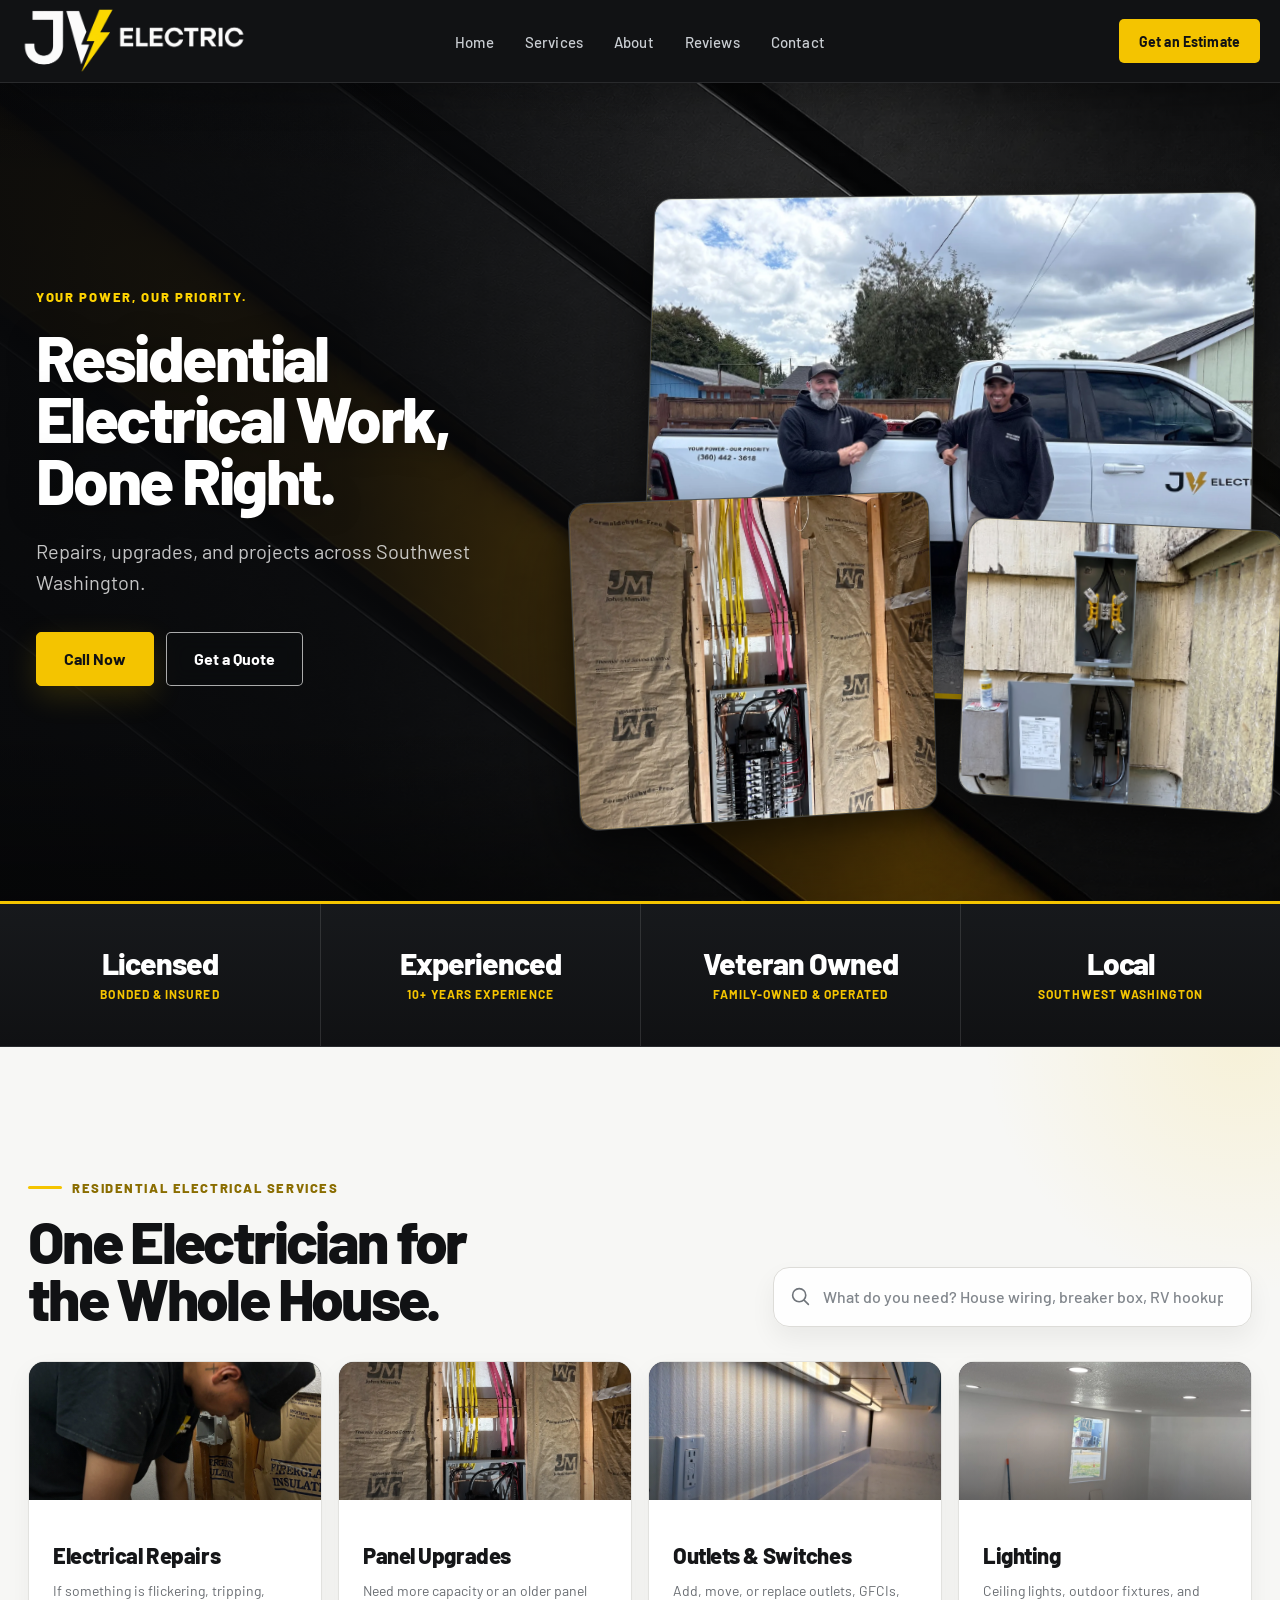
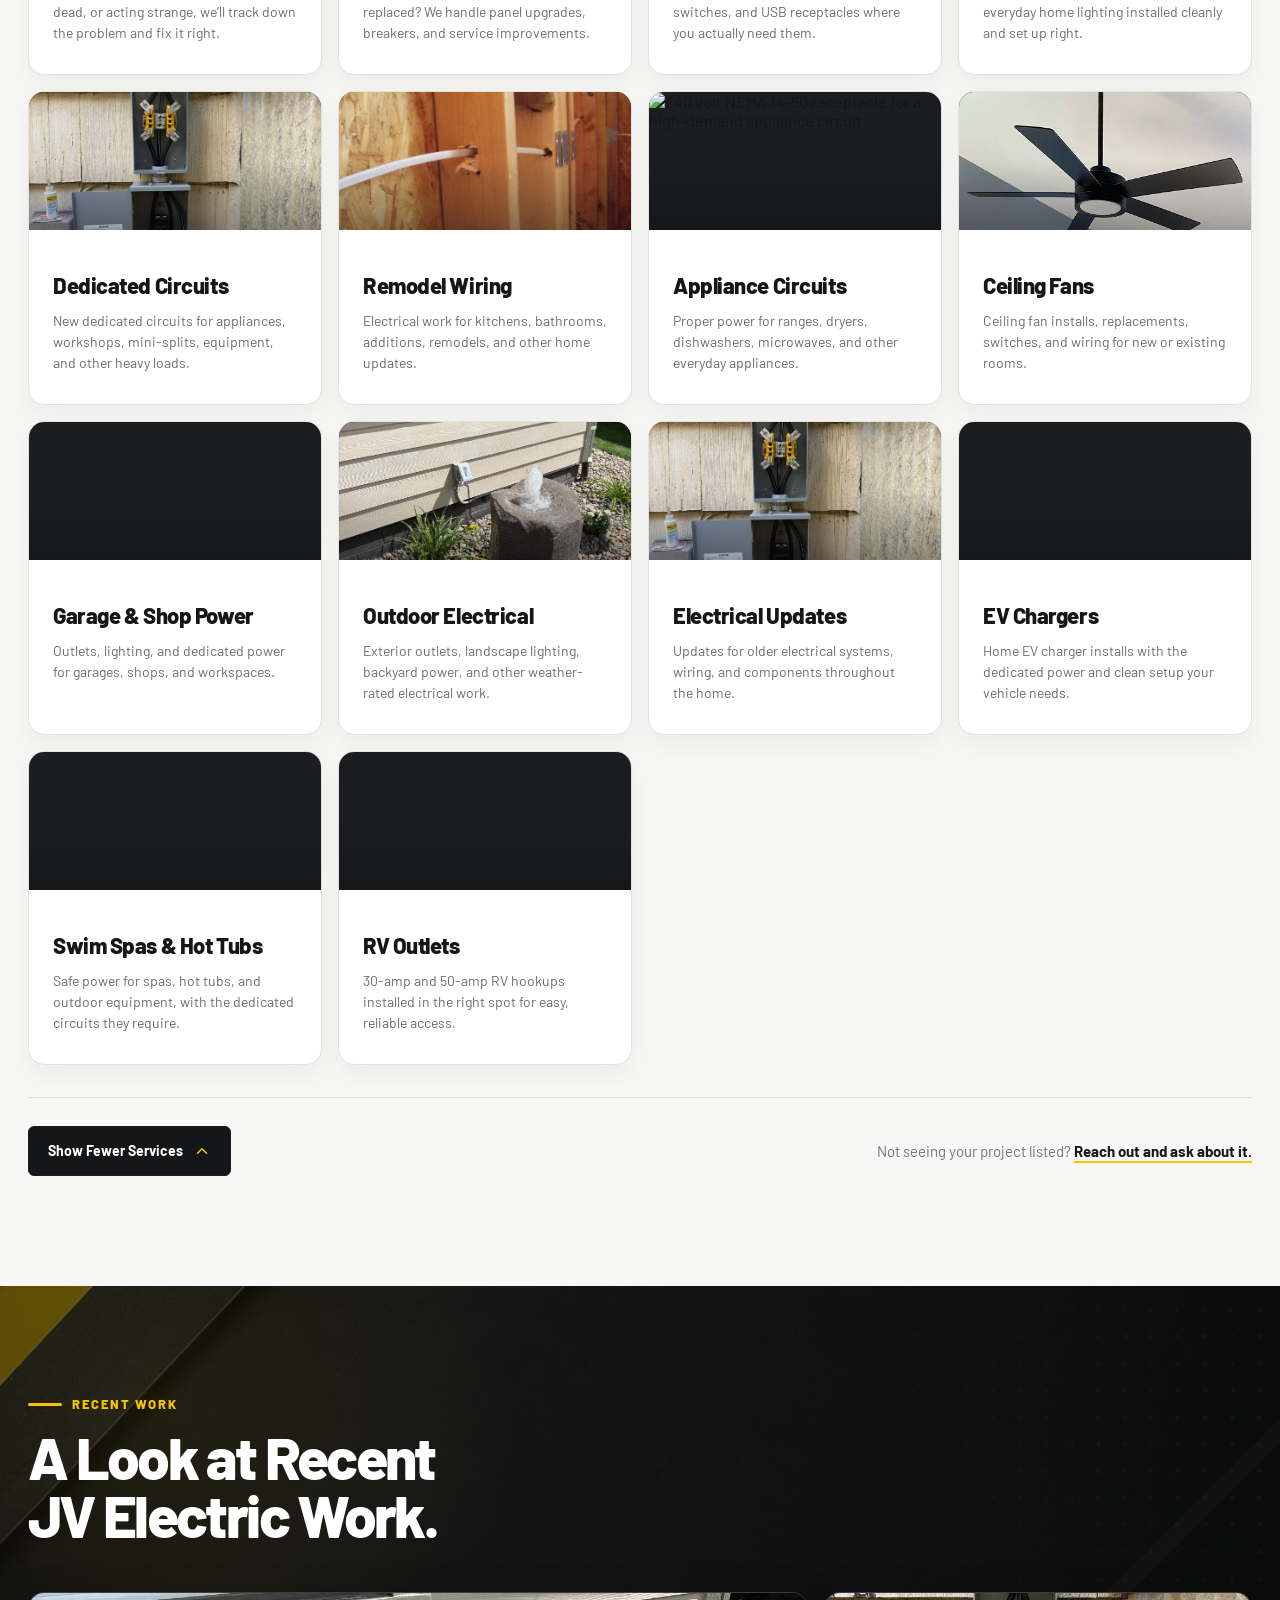
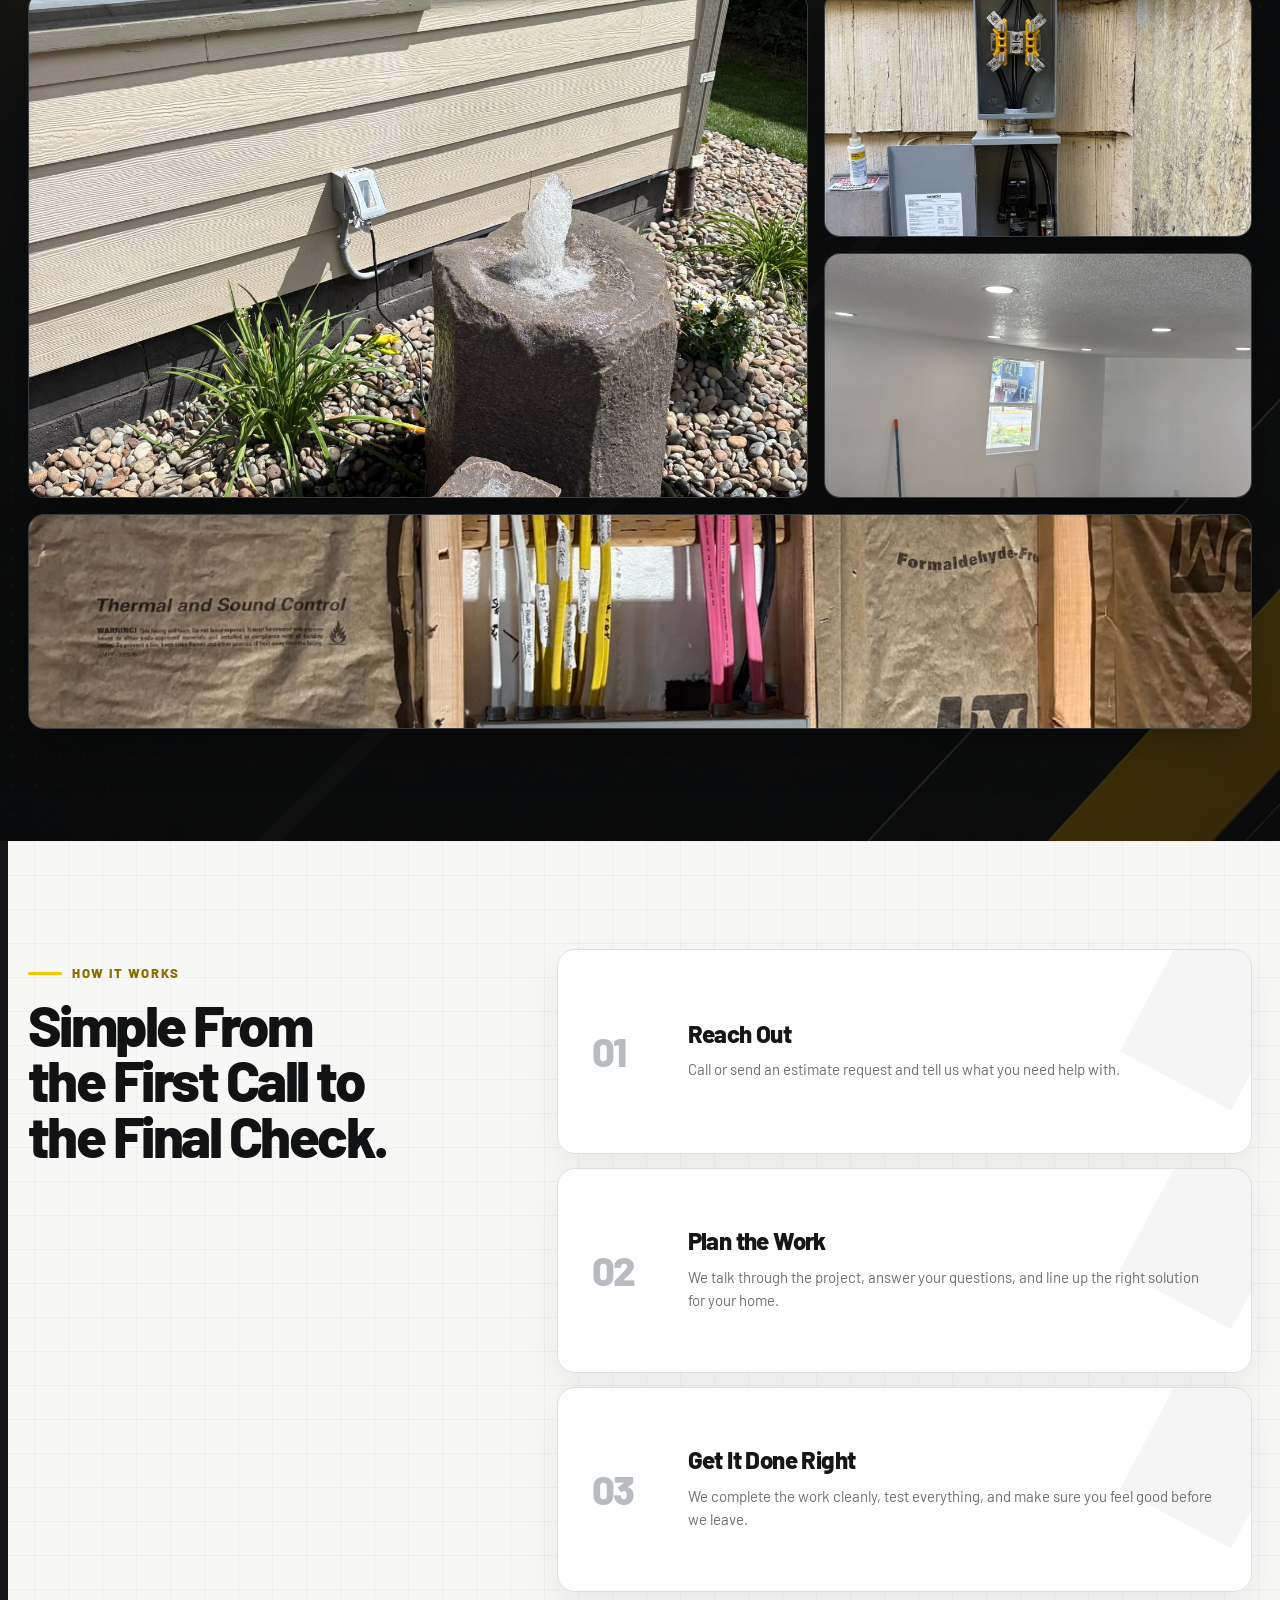
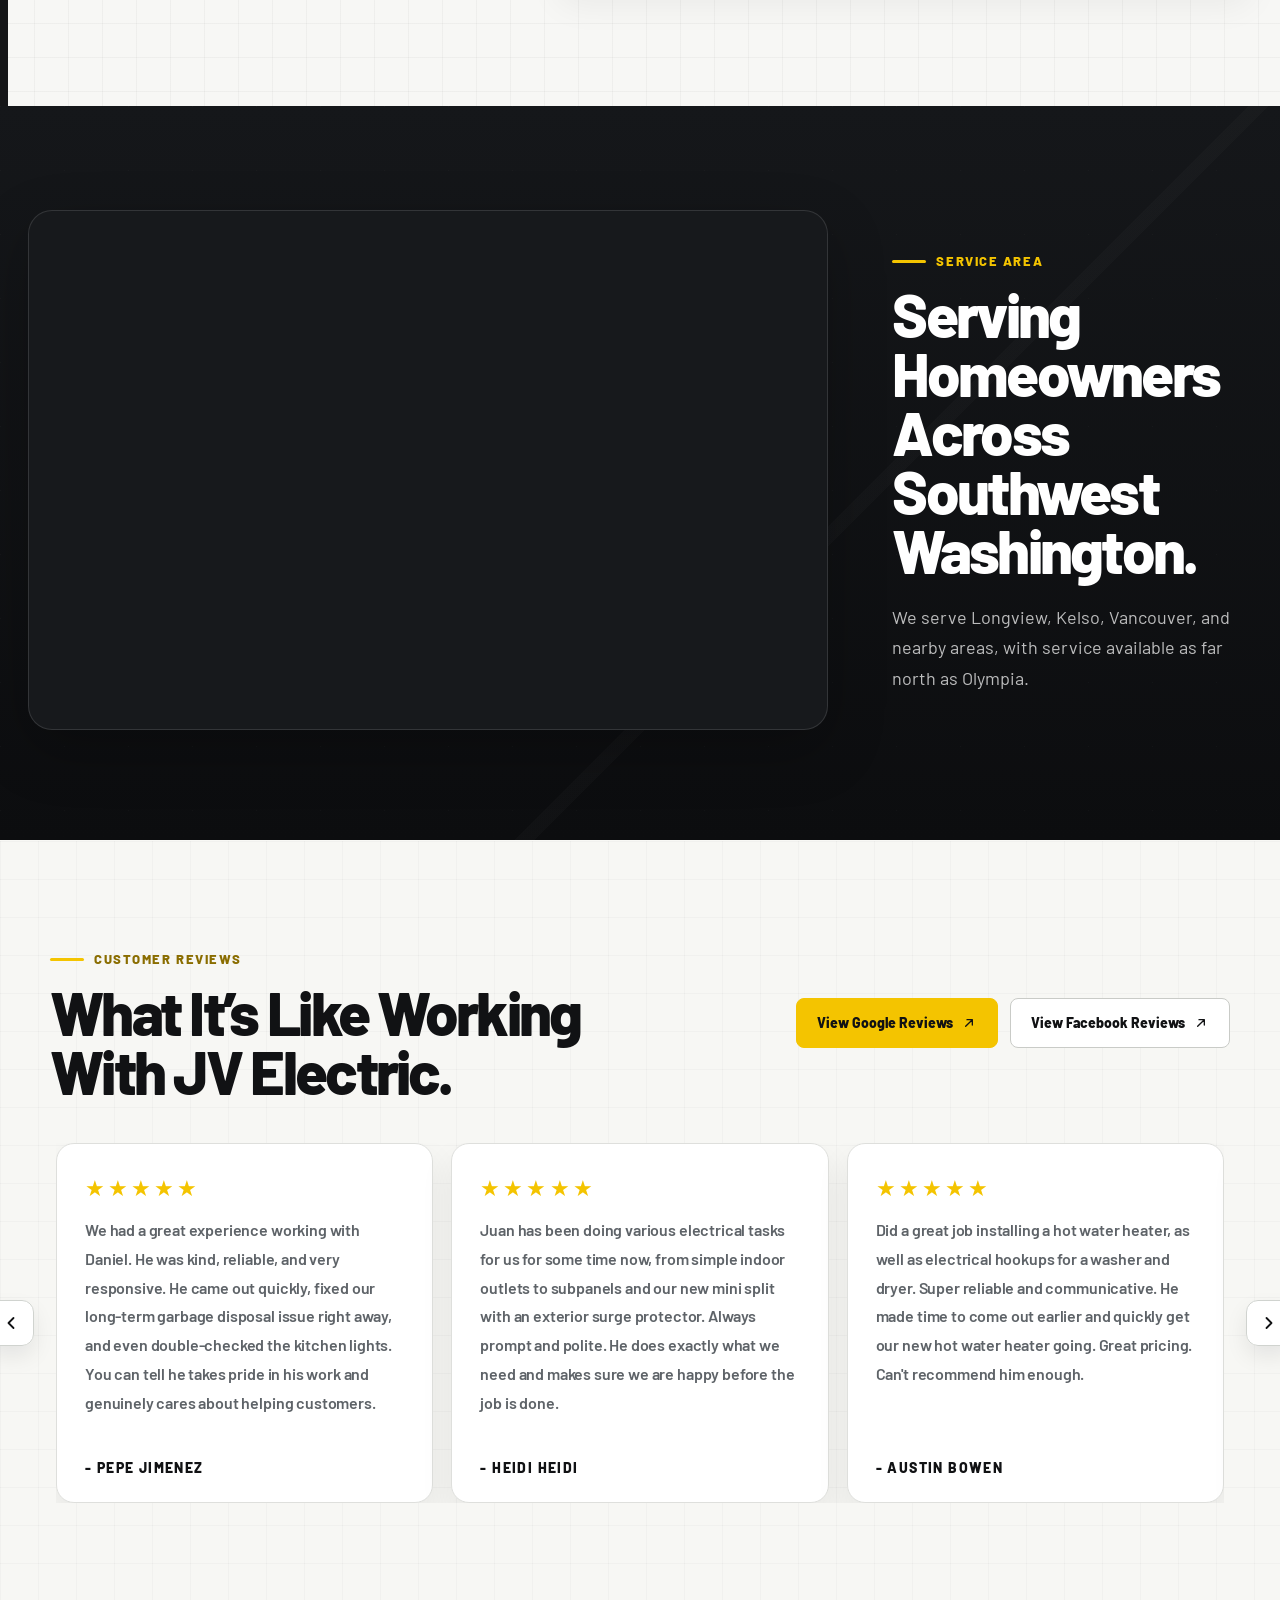
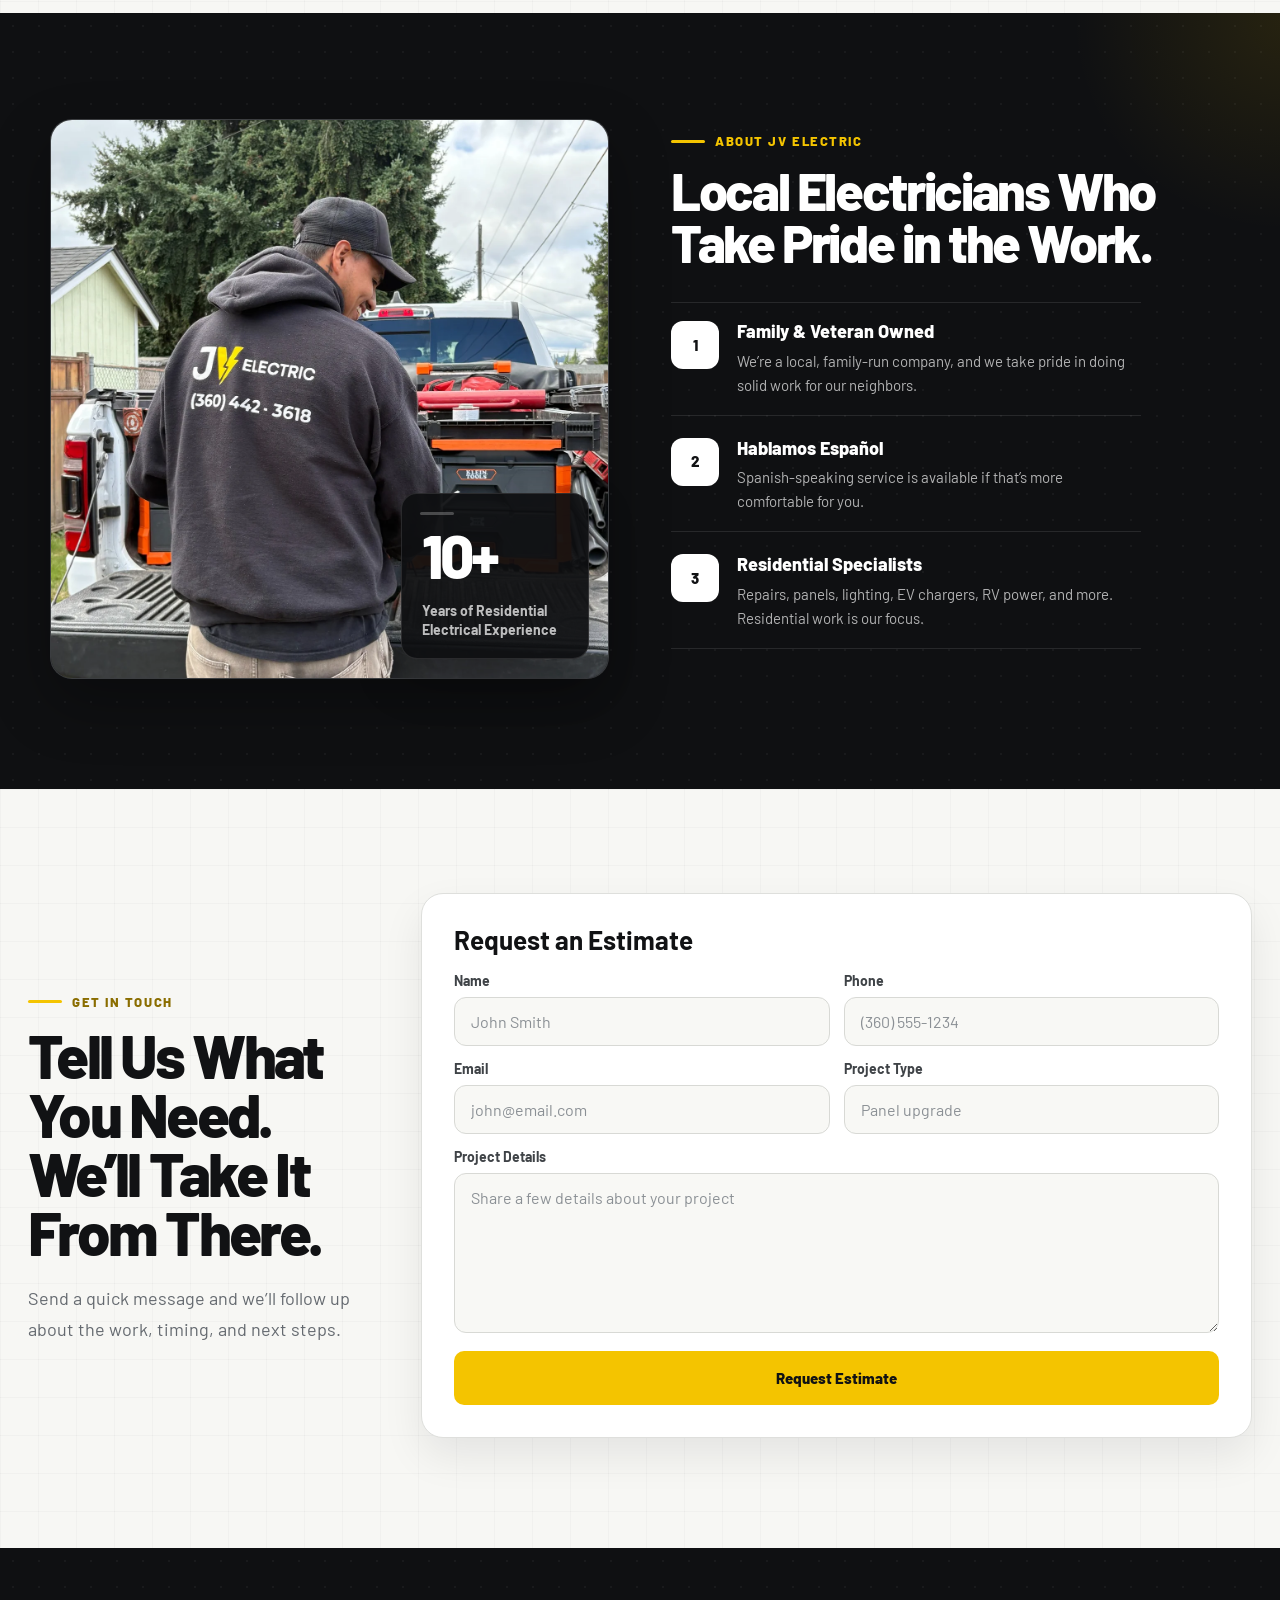
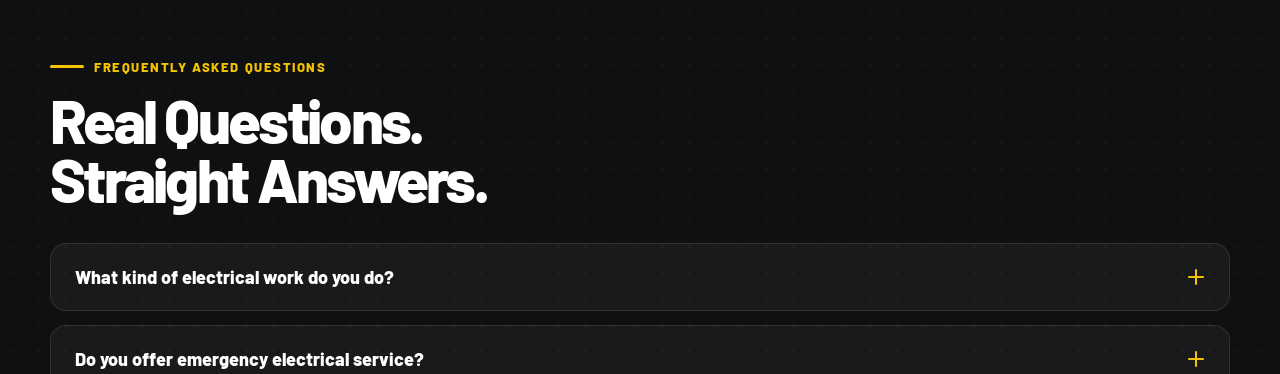
==== index.html @ 7f7f25ea "Add files via upload" ====
<!DOCTYPE html>
<html lang="en">
<head>
  <meta charset="UTF-8" />
  <meta name="viewport" content="width=device-width, initial-scale=1.0" />
  <meta name="description" content="JV Electric LLC — residential electrical services in Southwest Washington." />
  <title>JV Electric LLC</title>
  <link rel="preconnect" href="https://fonts.googleapis.com">
  <link rel="preconnect" href="https://fonts.gstatic.com" crossorigin>
  <link href="https://fonts.googleapis.com/css2?family=Barlow:wght@400;500;600;700;800&display=swap" rel="stylesheet">
  <link rel="icon" href="favicon-32.png" type="image/png" />
  <link rel="apple-touch-icon" href="favicon-180.png" />
  <link rel="stylesheet" href="styles.css" />
  <style>
    /* Real JV Electric project photos. Existing layout and sizing stay unchanged. */
    .project-placeholder.has-photo,
    .service-media.has-photo,
    .work-placeholder.has-photo,
    .about-photo-placeholder.has-photo {
      background: #1b1d20;
    }

    .project-placeholder.has-photo::before,
    .work-placeholder.has-photo::after,
    .about-photo-placeholder.has-photo::after {
      display: none;
    }

    .project-placeholder.has-photo > img,
    .service-media.has-photo > img,
    .work-placeholder.has-photo > img,
    .about-photo-placeholder.has-photo > img {
      position: absolute;
      inset: 0;
      width: 100%;
      height: 100%;
      display: block;
      object-fit: cover;
    }

    .service-media.has-photo::after {
      z-index: 1;
    }

    /* v25 requested refinements: static mobile hero cards, top review controls, and icon-based service-area tags */
    .service-area-bolt {
      display: inline-grid;
      place-items: center;
      width: 18px;
      height: 18px;
      margin-right: 8px;
      color: var(--brand-gold);
      flex: 0 0 auto;
    }

    .service-area-bolt svg {
      width: 100%;
      height: 100%;
      display: block;
      fill: currentColor;
    }

    .service-area-tags span,
    .service-area-tags-mobile span {
      display: inline-flex;
      align-items: center;
    }

    @media (max-width: 760px) {
      /* Keep hero image cards completely static on mobile. */
      .project-card,
      .project-card::before,
      .work-card {
        transition: none !important;
      }

      .project-card:hover,
      .work-card:hover {
        filter: none !important;
      }

      .project-card-main,
      .project-card-main:hover,
      .hero-visual.main-focused .project-card-main {
        transform: translateX(-50%) rotateY(-6deg) rotateZ(1deg) translateZ(12px) !important;
        filter: none !important;
        border-color: rgba(255,255,255,.18) !important;
      }

      .project-card-small,
      .project-card-small:hover,
      .hero-visual.main-focused .project-card-small {
        transform: rotateY(6deg) rotateZ(-2deg) translateZ(48px) !important;
        filter: none !important;
        opacity: 1 !important;
      }

      .project-card-third,
      .project-card-third:hover,
      .hero-visual.main-focused .project-card-third {
        transform: rotateY(-5deg) rotateZ(2deg) translateZ(58px) !important;
        filter: none !important;
        opacity: 1 !important;
      }

      .hero-review-carousel {
        display: grid !important;
        grid-template-columns: auto 1fr auto;
        gap: 14px 12px;
        align-items: center;
      }

      .hero-review-track {
        grid-column: 1 / -1;
        grid-row: 1;
      }

      .hero-review-button {
        position: static !important;
        top: auto !important;
        transform: none !important;
        margin: 0 !important;
      }

      .hero-review-prev {
        grid-column: 1;
        grid-row: 2;
        justify-self: end;
      }

      .hero-review-next {
        grid-column: 3;
        grid-row: 2;
        justify-self: start;
      }

      .hero-review-dots {
        grid-column: 2;
        grid-row: 2;
        display: flex;
        align-items: center;
        justify-content: center;
        gap: 7px;
        margin: 0 !important;
      }
    }



    /* ===== v27 carousel + responsive stability fixes ===== */

    .service-area-bolt {
      display: inline-grid !important;
      place-items: center !important;
      width: 18px !important;
      height: 18px !important;
      min-width: 18px !important;
      min-height: 18px !important;
      margin: 0 8px 0 0 !important;
      padding: 0 !important;
      border: 0 !important;
      border-radius: 0 !important;
      background: transparent !important;
      color: var(--brand-gold) !important;
      line-height: 1 !important;
      flex: 0 0 18px !important;
      font-style: normal !important;
    }

    .service-area-bolt svg {
      display: block;
      width: 18px;
      height: 18px;
      fill: currentColor;
    }

    .reviews-track-viewport {
      position: relative;
      width: 100%;
      min-width: 0;
      overflow: hidden;
    }

    @media (min-width: 761px) {
      .hero-slogan {
        display: block !important;
        max-width: none !important;
        margin: 0 0 20px !important;
        color: var(--brand-gold) !important;
        font-size: 13px !important;
        font-weight: 800 !important;
        line-height: 1.2 !important;
        letter-spacing: .13em !important;
        text-transform: uppercase !important;
      }

      /* Exactly three equal-size reviews are visible. The next card stays clipped. */
      .reviews-carousel-shell {
        position: relative !important;
        overflow: visible !important;
      }

      .reviews-track-viewport {
        overflow: hidden !important;
      }

      .reviews-carousel-shell .reviews-grid {
        display: flex !important;
        flex-wrap: nowrap !important;
        align-items: stretch !important;
        width: 100% !important;
        min-width: 0 !important;
        gap: 18px !important;
        padding: 0 !important;
        overflow: visible !important;
        transform: translateX(0);
        opacity: 1 !important;
        will-change: transform;
      }

      .reviews-carousel-shell .review-card,
      .reviews-carousel-shell .review-card-featured,
      .reviews-carousel-shell .review-card:nth-child(n+4) {
        display: block !important;
        flex: 0 0 calc((100% - 36px) / 3) !important;
        width: calc((100% - 36px) / 3) !important;
        min-width: calc((100% - 36px) / 3) !important;
        max-width: calc((100% - 36px) / 3) !important;
        height: auto !important;
        margin: 0 !important;
        transform: none !important;
      }

      .reviews-grid.is-cycling-next,
      .reviews-grid.is-cycling-prev {
        opacity: 1 !important;
      }

      .reviews-carousel-shell .reviews-cycle-button {
        position: absolute !important;
        z-index: 20 !important;
        top: 50% !important;
        transform: translateY(-50%) !important;
        margin: 0 !important;
      }

      .reviews-carousel-shell .reviews-cycle-prev {
        left: -62px !important;
      }

      .reviews-carousel-shell .reviews-cycle-next {
        right: -62px !important;
      }

      .reviews-dots {
        display: none !important;
      }

      /* Restore the About text and keep the heading close to the content. */
      .about-desktop-layout .about-content {
        justify-content: flex-start !important;
      }

      .about-desktop-layout .about-points {
        margin-top: 34px !important;
      }

      .about-desktop-layout .about-point {
        min-height: 0 !important;
        align-items: start !important;
        padding: 18px 0 !important;
      }

      .about-desktop-layout .about-point p {
        display: block !important;
        margin: 6px 0 0 !important;
        color: rgba(255,255,255,.68) !important;
        font-size: 15px !important;
        line-height: 1.6 !important;
      }

      .footer-inner-compact {
        grid-template-columns: minmax(260px, .9fr) minmax(0, 2.1fr) !important;
        gap: 46px !important;
      }

      .footer-column-group {
        grid-template-columns: repeat(4, minmax(0, 1fr)) !important;
        gap: 26px !important;
      }

      .footer-column-group .footer-legal-inline {
        display: grid !important;
        align-content: start;
      }
    }

    @media (max-width: 900px) and (min-width: 761px) {
      .reviews-carousel-shell .reviews-cycle-prev {
        left: -20px !important;
      }

      .reviews-carousel-shell .reviews-cycle-next {
        right: -20px !important;
      }
    }

    @media (max-width: 760px) {
      /* Make the hero photo stack completely non-interactive on phones. */
      .hero-visual .project-card {
        pointer-events: none !important;
        cursor: default !important;
        transition: none !important;
      }

      .project-card:hover {
        filter: none !important;
      }

      .project-card-main,
      .project-card-main:hover,
      .hero-visual.main-focused .project-card-main {
        z-index: 2 !important;
        transform: translateX(-50%) rotateY(-6deg) rotateZ(1deg) translateZ(12px) !important;
        filter: none !important;
        border-color: rgba(255,255,255,.18) !important;
        box-shadow:
          0 35px 80px rgba(0,0,0,.55),
          0 12px 26px rgba(0,0,0,.32),
          inset 0 1px 0 rgba(255,255,255,.08) !important;
      }

      .project-card-small,
      .project-card-small:hover,
      .hero-visual.main-focused .project-card-small {
        z-index: 5 !important;
        transform: rotateY(6deg) rotateZ(-2deg) translateZ(48px) !important;
        filter: none !important;
        opacity: 1 !important;
      }

      .project-card-third,
      .project-card-third:hover,
      .hero-visual.main-focused .project-card-third {
        z-index: 6 !important;
        transform: rotateY(-5deg) rotateZ(2deg) translateZ(58px) !important;
        filter: none !important;
        opacity: 1 !important;
      }

      /* Main review section stays a normal one-card mobile slider. */
      .reviews-track-viewport {
        overflow: hidden !important;
      }

      .reviews-carousel-shell .reviews-grid {
        display: flex !important;
        width: 100% !important;
        gap: 12px !important;
        padding: 0 !important;
        overflow-x: auto !important;
        overflow-y: hidden !important;
        scroll-snap-type: x mandatory !important;
        scroll-behavior: smooth !important;
        scrollbar-width: none !important;
        transform: none !important;
        opacity: 1 !important;
      }

      .reviews-carousel-shell .reviews-grid::-webkit-scrollbar {
        display: none !important;
      }

      .reviews-carousel-shell .review-card,
      .reviews-carousel-shell .review-card-featured,
      .reviews-carousel-shell .review-card:nth-child(n+4) {
        display: block !important;
        flex: 0 0 100% !important;
        width: 100% !important;
        min-width: 100% !important;
        max-width: 100% !important;
        height: auto !important;
        scroll-snap-align: center !important;
        transform: none !important;
      }

      .service-area-tags-mobile > span {
        min-height: 44px !important;
        padding: 0 14px !important;
        display: flex !important;
        align-items: center !important;
        justify-content: flex-start !important;
        border: 1px solid rgba(255,255,255,.11) !important;
        border-radius: 12px !important;
        background: rgba(255,255,255,.05) !important;
        color: #fff !important;
      }

      .service-area-tags-mobile > span > .service-area-bolt {
        width: 18px !important;
        height: 18px !important;
        min-width: 18px !important;
        min-height: 18px !important;
        margin-right: 9px !important;
        padding: 0 !important;
        background: transparent !important;
        border: 0 !important;
        border-radius: 0 !important;
      }

      .footer-column-group .footer-legal-inline {
        display: none !important;
      }
    }


    /* ===== v28 final desktop/mobile cleanup ===== */

    /* Real service-area map replaces the placeholder treatment. */
    .service-area-map-card.has-map {
      position: relative;
      overflow: hidden;
      padding: 0 !important;
      background: #17191c !important;
    }

    .service-area-map-card.has-map::after {
      content: none !important;
      display: none !important;
    }

    .service-area-map-card.has-map iframe {
      position: absolute;
      inset: 0;
      width: 100%;
      height: 100%;
      min-height: 100%;
      display: block;
      border: 0;
    }

    @media (max-width: 760px) {
      /* Slight separation from the dark hero without changing the overall theme. */
      .hero-review-strip {
        background: #15171a !important;
      }

      .hero-review-card {
        background: #1b1d20 !important;
        border-color: rgba(255,255,255,.10) !important;
      }

      /* Keep the service-area map comfortably sized on phones. */
      .service-area-map-card.has-map {
        min-height: 310px !important;
      }

      /* Tighter, more organized mobile footer. */
      .footer-inner,
      .footer-inner-compact {
        width: calc(100% - 28px) !important;
        padding: 24px 0 16px !important;
        gap: 20px !important;
      }

      .footer-brand-compact {
        width: 100%;
        max-width: none !important;
        gap: 6px !important;
        padding-bottom: 16px;
        border-bottom: 1px solid rgba(255,255,255,.10);
      }

      .footer-logo img {
        width: 132px !important;
      }

      .footer-brand-compact p {
        margin: 0 !important;
        font-size: 12px !important;
        line-height: 1.35 !important;
      }

      .footer-column-group {
        display: grid !important;
        grid-template-columns: minmax(0,1fr) minmax(0,1fr) !important;
        gap: 20px 24px !important;
      }

      .footer-column-group > .footer-column {
        min-width: 0;
      }

      /* Quick Links */
      .footer-column-group > .footer-column:nth-child(2) {
        order: 1;
      }

      /* Contact */
      .footer-column-group > .footer-column:nth-child(5) {
        order: 2;
        grid-column: auto !important;
      }

      /* Service Area */
      .footer-column-group > .footer-column:nth-child(3) {
        order: 3;
      }

      /* Mobile Legal */
      .footer-column-group > .footer-column:nth-child(4) {
        order: 4;
      }

      .footer-column h3,
      .footer-legal-mobile h3 {
        margin: 0 0 8px !important;
        font-size: 14px !important;
      }

      .footer-column a,
      .footer-column p,
      .footer-legal-mobile a {
        margin: 0 0 5px !important;
        font-size: 12px !important;
        line-height: 1.4 !important;
      }

      .footer-column a[href^="mailto:"] {
        overflow-wrap: anywhere;
        word-break: break-word;
      }

      .footer-bottom,
      .footer-bottom-compact {
        width: calc(100% - 28px) !important;
        padding: 12px 0 14px !important;
      }

      .footer-bottom p {
        margin: 0 !important;
        font-size: 11px !important;
      }
    }


    /* ===== v31 service order, review motion, mobile contrast, footer cleanup ===== */

    .reviews-carousel-shell .review-card {
      display: flex !important;
      flex-direction: column !important;
    }

    .reviews-carousel-shell .review-author {
      margin-top: auto !important;
    }

    .reviews-cycle-button:disabled,
    .hero-review-button:disabled {
      opacity: .34 !important;
      cursor: default !important;
      pointer-events: none !important;
    }

    @media (min-width: 761px) {
      .reviews-carousel-shell .reviews-grid {
        transition: transform 360ms cubic-bezier(.22,.72,.22,1) !important;
        will-change: transform;
      }

      .reviews-carousel-shell .review-card,
      .reviews-carousel-shell .review-card-featured,
      .reviews-carousel-shell .review-card:nth-child(n+4) {
        display: flex !important;
        flex-direction: column !important;
        align-self: stretch !important;
      }
    }

    @media (max-width: 760px) {
      .hero-review-strip {
        background: #0e1012 !important;
      }

      .hero-review-card {
        background: #15171a !important;
        border-color: rgba(255,255,255,.09) !important;
        box-shadow: 0 14px 28px rgba(0,0,0,.24) !important;
      }

      .reviews-section {
        background: #111315 !important;
        color: #fff !important;
      }

      .reviews-section::before {
        opacity: .24 !important;
      }

      .reviews-heading h2,
      .review-author {
        color: #fff !important;
      }

      .reviews-heading .section-kicker {
        color: var(--brand-gold) !important;
      }

      .review-card,
      .review-card-featured {
        background: #17191c !important;
        border-color: rgba(255,255,255,.09) !important;
        box-shadow: 0 14px 30px rgba(0,0,0,.22) !important;
        backdrop-filter: none !important;
      }

      .review-text {
        color: rgba(255,255,255,.78) !important;
      }

      .reviews-link-secondary {
        background: rgba(255,255,255,.055) !important;
        color: #fff !important;
        border: 1px solid rgba(255,255,255,.26) !important;
      }

      .reviews-link-secondary .external-link-icon,
      .reviews-link-secondary svg {
        color: #fff !important;
        stroke: currentColor !important;
      }

      .reviews-heading-links,
      .reviews-actions {
        gap: 10px !important;
      }

      .reviews-heading-links .reviews-link,
      .reviews-actions .reviews-link {
        min-height: 46px !important;
      }

      .reviews-carousel-shell .reviews-grid,
      .hero-review-track {
        scroll-snap-type: x mandatory !important;
        scroll-behavior: smooth !important;
        overscroll-behavior-inline: contain !important;
      }

      .reviews-carousel-shell .review-card,
      .hero-review-card {
        scroll-snap-align: center !important;
        scroll-snap-stop: always !important;
      }

      .footer-inner-compact {
        padding: 18px 0 10px !important;
        gap: 12px !important;
      }

      .footer-brand-compact {
        padding-bottom: 11px !important;
        border-bottom: 1px solid rgba(255,255,255,.09) !important;
      }

      .footer-brand-compact p {
        margin: 2px 0 0 !important;
      }

      .footer-column-group {
        grid-template-columns: minmax(0,1fr) minmax(0,1fr) !important;
        gap: 12px 18px !important;
      }

      .footer-column-group > .footer-column:nth-child(2) {
        display: none !important;
      }

      .footer-column-group > .footer-column:nth-child(5) {
        display: block !important;
        order: 1 !important;
        grid-column: 1 !important;
      }

      .footer-column-group > .footer-column:nth-child(3) {
        display: block !important;
        order: 2 !important;
        grid-column: 2 !important;
      }

      .footer-column-group > .footer-column:nth-child(4) {
        display: flex !important;
        order: 3 !important;
        grid-column: 1 / -1 !important;
        flex-wrap: wrap !important;
        align-items: center !important;
        gap: 4px 14px !important;
        padding-top: 9px !important;
        border-top: 1px solid rgba(255,255,255,.08) !important;
      }

      .footer-column-group > .footer-column:nth-child(4) h3 {
        display: none !important;
      }

      .footer-column-group > .footer-column:nth-child(4) a {
        margin: 0 !important;
      }

      .footer-column h3 {
        margin-bottom: 6px !important;
        font-size: 13px !important;
      }

      .footer-column p,
      .footer-column a {
        margin-bottom: 3px !important;
        font-size: 12px !important;
        line-height: 1.38 !important;
      }

      .footer-bottom-compact {
        padding: 9px 0 12px !important;
      }
    }



    /* ===== final desktop-only copy + service cleanup ===== */
    .desktop-copy-only {
      display: none;
    }

    @media (min-width: 761px) {
      .desktop-copy-only {
        display: inline !important;
      }

      .mobile-copy-only {
        display: none !important;
      }

      .services-grid .service-icon {
        display: none !important;
      }

      .services-grid .service-card-body {
        grid-template-columns: minmax(0, 1fr) !important;
      }

      .services-grid .service-copy {
        width: 100% !important;
      }

      .process-intro-copy {
        display: none !important;
      }
    }

    @media (max-width: 760px) {
      .desktop-copy-only {
        display: none !important;
      }

      .mobile-copy-only {
        display: inline !important;
      }
    }
  </style>
</head>
<body>
  <header class="site-header">
    <div class="header-inner">
      <div class="brand-area">
        <a class="brand-logo" href="./" aria-label="JV Electric LLC home page">
          <img src="jv-electric-logo-full.png" alt="JV Electric" />
        </a>
        <a class="mobile-brand-logo" href="./" aria-label="JV Electric LLC home page">
          <img src="jv-electric-logo-full.png" alt="JV Electric" />
        </a>
      </div>

      <nav class="desktop-nav" aria-label="Primary navigation">
        <a href="#home">Home</a>
        <a href="#services">Services</a>
        <a href="#about">About</a>
        <a href="#reviews">Reviews</a>
        <a href="#contact">Contact</a>
      </nav>

      <div class="desktop-actions">
        <a class="estimate-btn" href="#contact">Get an Estimate</a>
      </div>

      <button class="menu-toggle" type="button" aria-label="Open menu" aria-expanded="false" aria-controls="mobile-menu">
        <span></span>
        <span></span>
        <span></span>
      </button>
    </div>

    <div class="mobile-menu" id="mobile-menu">
      <nav aria-label="Mobile navigation">
        <a href="#home">Home</a>
        <a href="#services">Services</a>
        <a href="#about">About</a>
        <a href="#reviews">Reviews</a>
        <a href="#contact">Contact</a>
      </nav>
      <div class="mobile-menu-footer">
        <a class="estimate-btn" href="#contact">Get an Estimate</a>
      </div>
    </div>
  </header>

  <main>
    <section class="hero" id="home">
      <div class="hero-inner">
        <div class="hero-copy">
          <p class="hero-slogan">Your Power, Our Priority.</p>
          <h1><span class="desktop-copy-only">Residential Electrical Work, Done Right.</span><span class="mobile-copy-only">Residential Electrical Work You Can Feel Good About.</span></h1>
          <p><span class="desktop-copy-only">Repairs, upgrades, and projects across Southwest Washington.</span><span class="mobile-copy-only">Need a repair, an upgrade, or help with a new project? JV Electric helps homeowners across Southwest Washington with clean work, clear communication, and dependable results.</span></p>
          <div class="hero-actions">
            <a class="hero-call" href="tel:+13604423618">Call Now</a>
            <a class="hero-quote" href="#contact">Get a Quote</a>
          </div>
        </div>

        <div class="hero-visual" aria-label="Electrical project photos">
          <div class="project-card project-card-main" role="button" tabindex="0" aria-pressed="false" aria-label="Feature main electrical project photo">
            <div class="project-placeholder has-photo">
              <img src="jv-electricians-branded-truck.webp" alt="JV Electric electricians beside a branded work truck" loading="lazy" style="object-position: center 48%;" />
            </div>
          </div>

          <div class="project-card project-card-small">
            <div class="project-placeholder has-photo">
              <img src="jv-breaker-panel-interior.webp" alt="Residential breaker panel with new wiring" loading="lazy" />
            </div>
          </div>

          <div class="project-card project-card-third">
            <div class="project-placeholder has-photo">
              <img src="jv-service-upgrade-open.webp" alt="Open residential electrical service upgrade with organized wiring" loading="lazy" style="object-position: center 50%;" />
            </div>
          </div>
        </div>
      </div>
    </section>

    <section class="trust-bar" aria-label="Why choose JV Electric LLC">
      <div class="trust-bar-inner">
        <div class="trust-item">
          <strong>Licensed</strong>
          <span>Bonded &amp; Insured</span>
        </div>
        <div class="trust-item">
          <strong>Experienced</strong>
          <span>10+ Years Experience</span>
        </div>
        <div class="trust-item">
          <strong>Veteran Owned</strong>
          <span>Family-Owned &amp; Operated</span>
        </div>
        <div class="trust-item">
          <strong>Local</strong>
          <span>Southwest Washington</span>
        </div>
      </div>
    </section>

    <section class="hero-review-strip" aria-label="Highlighted customer reviews">
      <div class="hero-review-strip-shell">
        <div class="hero-review-strip-heading">
          <div>
            <span>Customer Reviews</span>
            <h2>Trusted by Local Homeowners.</h2>
          </div>
          <a href="#reviews">See All Reviews</a>
        </div>

        <div class="hero-review-carousel">
          <button class="hero-review-button hero-review-prev" type="button" aria-label="Previous highlighted review">
            <svg viewBox="0 0 24 24" aria-hidden="true"><path d="m15 18-6-6 6-6"/></svg>
          </button>

          <div class="hero-review-track" aria-label="Highlighted JV Electric reviews">
            <article class="hero-review-card">
              <div class="hero-review-stars" aria-label="Five star review">★★★★★</div>
              <p>“We had a great experience working with Daniel. He was kind, reliable, very responsive, and took pride in making sure everything was working properly.”</p>
              <strong>Pepe Jimenez</strong>
              <span>Facebook Review</span>
            </article>
            <article class="hero-review-card">
              <div class="hero-review-stars" aria-label="Five star review">★★★★★</div>
              <p>“Always prompt and polite. Does exactly what we need and makes sure we are happy before he says the job is done.”</p>
              <strong>Heidi Heidi</strong>
              <span>Facebook Review</span>
            </article>
            <article class="hero-review-card">
              <div class="hero-review-stars" aria-label="Five star review">★★★★★</div>
              <p>“Super reliable and communicative. Made the time to come out earlier, got our new hot water heater going quickly, and had great pricing.”</p>
              <strong>Austin Bowen</strong>
              <span>Facebook Review</span>
            </article>
            <article class="hero-review-card">
              <div class="hero-review-stars" aria-label="Five star review">★★★★★</div>
              <p>“Extremely polite, responded right away, and came out immediately when I needed help. The whole process was smooth and stress-free.”</p>
              <strong>Skylar Hanks</strong>
              <span>Facebook Review</span>
            </article>
            <article class="hero-review-card">
              <div class="hero-review-stars" aria-label="Five star review">★★★★★</div>
              <p>“Juan fixed my heat pump and did a great job. He is very knowledgeable and a very nice guy.”</p>
              <strong>Barbara Walton</strong>
              <span>Facebook Review</span>
            </article>
          </div>

          <button class="hero-review-button hero-review-next" type="button" aria-label="Next highlighted review">
            <svg viewBox="0 0 24 24" aria-hidden="true"><path d="m9 18 6-6-6-6"/></svg>
          </button>
        </div>
        <div class="hero-review-dots" aria-label="Highlighted review navigation"></div>
      </div>
    </section>

    <section class="services-section" id="services">
      <div class="services-inner">
        <div class="services-heading">
          <div>
            <span class="section-kicker">Residential Electrical Services</span>
            <h2>One Electrician for the Whole House.</h2>
          </div>
          <p>Need help with a dead outlet, a panel upgrade, new lighting, an EV charger, or wiring for a project? JV Electric handles residential work of all sizes and keeps the process straightforward.</p>
        </div>

        <div class="services-tools">
          <label class="services-search" for="services-search-input">
            <svg class="services-search-icon" aria-hidden="true" viewBox="0 0 24 24"><path d="M21 21l-4.35-4.35M10.5 18a7.5 7.5 0 1 1 0-15 7.5 7.5 0 0 1 0 15Z"/></svg>
            <input id="services-search-input" type="search" inputmode="search" autocomplete="off" placeholder="What do you need? House wiring, breaker box, RV hookup..." aria-describedby="services-search-meta" />
            <button class="services-search-clear" type="button" aria-label="Clear service search" hidden>×</button>
          </label>
          <p class="services-search-meta" id="services-search-meta">Search by project type or browse the full list below.</p>
        </div>

        <div class="services-rail-shell">
          <button class="services-rail-button services-rail-prev" type="button" aria-label="Previous electrical service">
            <svg viewBox="0 0 24 24" aria-hidden="true"><path d="m15 18-6-6 6-6"/></svg>
          </button>
          <div class="services-grid" id="services-grid">
          <article class="service-card" data-aliases="repair|repairs|electrical repair|electrician repair|troubleshooting|troubleshoot|diagnose|diagnostic|flickering lights|lights flicker|breaker keeps tripping|tripping breaker|dead outlet|outlet not working|no power|lost power|power issue|power problem|electrical problem|electrical issue|short circuit|burning smell|buzzing outlet">
            <div class="service-media service-media-5 has-photo" aria-label="Electrical repair project photo">
              <img src="jv-electrical-repairs-tech.webp" alt="JV Electric electrician performing residential electrical repair work" loading="lazy" style="object-position: center 42%;" />
            </div>
            <div class="service-card-body">
              <div class="service-icon" aria-hidden="true"><svg viewBox="0 0 24 24"><path d="m14 2-8 11h6l-2 9 8-12h-6l2-8Z"/></svg></div>
              <div class="service-copy">
                <h3>Electrical Repairs</h3>
                <p>If something is flickering, tripping, dead, or acting strange, we’ll track down the problem and fix it right.</p>
              </div>
            </div>
          </article>

          <article class="service-card" data-aliases="panel|panels|panel upgrade|panel replacement|electrical panel|breaker panel|breaker box|fuse box|electrical box|main panel|main breaker|service panel|service upgrade|service change|subpanel|sub panel|amp upgrade|200 amp|200a|100 amp|breaker replacement|breakers">
            <div class="service-media service-media-1 has-photo" aria-label="Panel upgrade project photo">
              <img src="jv-breaker-panel-interior.webp" alt="Residential breaker panel upgrade" loading="lazy" style="object-position: center 48%;" />
            </div>
            <div class="service-card-body">
              <div class="service-icon" aria-hidden="true"><svg viewBox="0 0 24 24"><path d="M5 21V7l7-4 7 4v14M9 21v-6h6v6M9 10h2M13 10h2"/></svg></div>
              <div class="service-copy">
                <h3>Panel Upgrades</h3>
                <p>Need more capacity or an older panel replaced? We handle panel upgrades, breakers, and service improvements.</p>
              </div>
            </div>
          </article>

          <article class="service-card" data-aliases="outlet|outlets|wall outlet|electrical outlet|socket|sockets|switch|switches|light switch|gfci|gfi|plug|plugs|wall plug|usb outlet|receptacle|receptacles|add outlet|new outlet|replace outlet|outlet not working|loose outlet|240 outlet">
            <div class="service-media service-media-4 has-photo" aria-label="Outlets and switches project photo">
              <img src="jv-undercabinet-lighting.webp" alt="Kitchen outlets and under-cabinet lighting" loading="lazy" style="object-position: center 50%;" />
            </div>
            <div class="service-card-body">
              <div class="service-icon" aria-hidden="true"><svg viewBox="0 0 24 24"><path d="M7 4h10a2 2 0 0 1 2 2v12a2 2 0 0 1-2 2H7a2 2 0 0 1-2-2V6a2 2 0 0 1 2-2Zm2 5v2m6-2v2m-6 4h6"/></svg></div>
              <div class="service-copy">
                <h3>Outlets &amp; Switches</h3>
                <p>Add, move, or replace outlets, GFCIs, switches, and USB receptacles where you actually need them.</p>
              </div>
            </div>
          </article>

          <article class="service-card" data-aliases="lighting|lights|light|light fixture|light fixtures|install light|replace light|ceiling light|recessed lighting|recessed lights|can lights|pot lights|security lighting|security lights|outdoor lights|indoor lights|porch light|motion light|motion lights|led lighting">
            <div class="service-media service-media-3 has-photo" aria-label="Lighting project photo">
              <img src="jv-recessed-lighting-room.webp" alt="Residential recessed lighting installation in a finished room" loading="lazy" style="object-position: center 58%;" />
            </div>
            <div class="service-card-body">
              <div class="service-icon" aria-hidden="true"><svg viewBox="0 0 24 24"><path d="M12 2v4m0 12v4M4.93 4.93l2.83 2.83m8.48 8.48 2.83 2.83M2 12h4m12 0h4M4.93 19.07l2.83-2.83m8.48-8.48 2.83-2.83M9 12a3 3 0 1 0 6 0 3 3 0 0 0-6 0Z"/></svg></div>
              <div class="service-copy">
                <h3>Lighting</h3>
                <p><span class="desktop-copy-only">Ceiling lights, outdoor fixtures, and everyday home lighting installed cleanly and set up right.</span><span class="mobile-copy-only">From recessed lights to exterior fixtures, we install lighting that looks good and works the way it should.</span></p>
              </div>
            </div>
          </article>

          <article class="service-card service-secondary" data-aliases="dedicated circuit|dedicated circuits|new circuit|add circuit|circuit install|circuit installation|20 amp circuit|30 amp circuit|40 amp circuit|50 amp circuit|60 amp circuit|220|220v|220 volt|240v|240 volt|240 outlet|220 outlet|dedicated power|appliance circuit|mini split circuit|ac circuit|air conditioner circuit">
            <div class="service-media service-media-8 has-photo" aria-label="Dedicated circuit project photo">
              <img src="jv-dedicated-circuit-disconnect.webp" alt="Dedicated circuit disconnect and feeder wiring" loading="lazy" style="object-position: center 46%;" />
            </div>
            <div class="service-card-body">
              <div class="service-icon" aria-hidden="true"><svg viewBox="0 0 24 24"><path d="M4 12h5l3-8v16l3-8h5"/></svg></div>
              <div class="service-copy">
                <h3>Dedicated Circuits</h3>
                <p>New dedicated circuits for appliances, workshops, mini-splits, equipment, and other heavy loads.</p>
              </div>
            </div>
          </article>

          <article class="service-card service-secondary" data-aliases="remodel|remodel wiring|renovation|renovation wiring|addition|addition wiring|bathroom remodel|bathroom wiring|kitchen remodel|kitchen wiring|rewire|rewiring|rewire house|house rewire|home rewire|whole house wiring|house wiring|home wiring|residential wiring|wiring|wire|new wiring|new construction wiring|room addition electrical">
            <div class="service-media service-media-9 has-photo" aria-label="Remodel wiring project photo">
              <img src="jv-remodel-wiring-roughin.webp" alt="Electrical rough-in wiring during a home remodel" loading="lazy" style="object-position: center 50%;" />
            </div>
            <div class="service-card-body">
              <div class="service-icon" aria-hidden="true"><svg viewBox="0 0 24 24"><path d="M4 20h16M6 20V9l6-5 6 5v11M9 13h6m-6 3h6"/></svg></div>
              <div class="service-copy">
                <h3>Remodel Wiring</h3>
                <p>Electrical work for kitchens, bathrooms, additions, remodels, and other home updates.</p>
              </div>
            </div>
          </article>

          <article class="service-card service-secondary" data-aliases="appliance|appliance circuit|appliance wiring|range|range circuit|range outlet|stove|stove outlet|oven|oven circuit|dryer|dryer circuit|dryer outlet|dryer plug|dishwasher|dishwasher circuit|microwave|microwave circuit|laundry|laundry circuit|kitchen circuit|garbage disposal|disposal circuit">
            <div class="service-media service-media-10 has-photo" aria-label="Appliance circuit photo">
              <!-- CC0 stock image: Wikimedia Commons, NEMA 14-50 outlet -->
              <img src="https://upload.wikimedia.org/wikipedia/commons/d/d4/NEMA_14-50_outlet.jpg" alt="240 volt NEMA 14-50 receptacle for a high-demand appliance circuit" loading="lazy" referrerpolicy="no-referrer" style="object-position: center 50%;" />
            </div>
            <div class="service-card-body">
              <div class="service-icon" aria-hidden="true"><svg viewBox="0 0 24 24"><path d="M8 3h8v4H8V3Zm-2 4h12v14H6V7Zm3 4h6m-6 4h6"/></svg></div>
              <div class="service-copy">
                <h3>Appliance Circuits</h3>
                <p>Proper power for ranges, dryers, dishwashers, microwaves, and other everyday appliances.</p>
              </div>
            </div>
          </article>

          <article class="service-card service-secondary" data-aliases="ceiling fan|ceiling fans|fan|fans|fan install|fan installation|fan replacement|install ceiling fan|replace ceiling fan|fan wiring|fan switch|ceiling fan wiring">
            <div class="service-media service-media-12 has-photo" aria-label="Ceiling fan project photo">
              <img src="jv-ceiling-fan.webp" alt="Modern black residential ceiling fan" loading="lazy" style="object-position: center 46%;" />
            </div>
            <div class="service-card-body">
              <div class="service-icon" aria-hidden="true"><svg viewBox="0 0 24 24"><path d="M12 3v6m0 0 5-3m-5 3-5-3m5 3v5m-7 4h14M8 21h8"/></svg></div>
              <div class="service-copy">
                <h3>Ceiling Fans</h3>
                <p>Ceiling fan installs, replacements, switches, and wiring for new or existing rooms.</p>
              </div>
            </div>
          </article>

          <article class="service-card service-extra" data-aliases="garage|garage electrical|garage power|garage outlets|garage wiring|shop|shop power|shop wiring|workshop|workshop power|workshop wiring|shed|shed power|shed wiring|detached garage wiring|garage circuit">
            <div class="service-media service-media-14 has-photo" aria-label="Garage and shop power project photo">
              <img src="jv-garage-lighting.webp" alt="Garage electrical and lighting installation" loading="lazy" style="object-position: center 42%;" />
            </div>
            <div class="service-card-body">
              <div class="service-icon" aria-hidden="true"><svg viewBox="0 0 24 24"><path d="M4 18h16M6 18V8h12v10M9 8V5h6v3m-5 4h4"/></svg></div>
              <div class="service-copy">
                <h3>Garage &amp; Shop Power</h3>
                <p>Outlets, lighting, and dedicated power for garages, shops, and workspaces.</p>
              </div>
            </div>
          </article>

          <article class="service-card service-extra" data-aliases="outdoor|outdoor electrical|outside electrical|exterior|exterior electrical|backyard|backyard power|patio|patio power|landscape lighting|landscape lights|exterior outlet|outdoor outlet|weatherproof outlet|weather resistant outlet|porch light|deck lighting|yard power">
            <div class="service-media service-media-15 has-photo" aria-label="Outdoor electrical project photo">
              <img src="jv-outdoor-gfci-fountain.webp" alt="Outdoor GFCI power beside a water feature" loading="lazy" style="object-position: center 50%;" />
            </div>
            <div class="service-card-body">
              <div class="service-icon" aria-hidden="true"><svg viewBox="0 0 24 24"><path d="M3 12h18M5 8h14M7 4h10M7 16h10M9 20h6"/></svg></div>
              <div class="service-copy">
                <h3>Outdoor Electrical</h3>
                <p>Exterior outlets, landscape lighting, backyard power, and other weather-rated electrical work.</p>
              </div>
            </div>
          </article>

          <article class="service-card service-extra" data-aliases="electrical updates|electrical upgrade|electrical upgrades|home electrical|house electrical|general electrical|residential electrical|electrician|electrical work|home electrical work|house electrical work|modernization|upgrades|replace old wiring|old wiring|home update|code correction|electrical correction|update electrical|electrical improvements">
            <div class="service-media service-media-16 has-photo" aria-label="Residential electrical update project photo">
              <img src="jv-service-upgrade-open.webp" alt="Residential electrical service upgrade" loading="lazy" style="object-position: center 47%;" />
            </div>
            <div class="service-card-body">
              <div class="service-icon" aria-hidden="true"><svg viewBox="0 0 24 24"><path d="M5 4h14v16H5V4Zm4 4h6m-6 4h6m-6 4h3"/></svg></div>
              <div class="service-copy">
                <h3>Electrical Updates</h3>
                <p><span class="desktop-copy-only">Updates for older electrical systems, wiring, and components throughout the home.</span><span class="mobile-copy-only">Clean, code-minded upgrades that bring older electrical systems up to date.</span></p>
              </div>
            </div>
          </article>

          <article class="service-card service-extra" data-aliases="ev|ev charger|ev charging|electric vehicle|electric car|car charger|home car charger|home ev charger|tesla|tesla charger|tesla wall connector|wall connector|level 2 charger|level two charger|charging station|240 outlet for car|nema 14 50|14 50 outlet">
            <div class="service-media service-media-2 has-photo" aria-label="EV charger project photo">
              <!-- Free Unsplash photo: Andersen EV, residential home-garage charging setup -->
              <img src="https://unsplash.com/photos/CRa_dWoilkg/download?force=true&amp;w=1600" alt="Electric vehicle charging from a wall-mounted charger in a home garage" loading="lazy" referrerpolicy="no-referrer" style="object-position: center 52%;" />
            </div>
            <div class="service-card-body">
              <div class="service-icon" aria-hidden="true"><svg viewBox="0 0 24 24"><path d="M8 3v6m8-6v6M6 9h12v3a6 6 0 0 1-12 0V9Zm6 9v3"/></svg></div>
              <div class="service-copy">
                <h3>EV Chargers</h3>
                <p>Home EV charger installs with the dedicated power and clean setup your vehicle needs.</p>
              </div>
            </div>
          </article>

          <article class="service-card service-extra" data-aliases="hot tub|hot tub hookup|hot tub electrical|hot tub wiring|spa|spa hookup|spa electrical|spa wiring|swim spa|swim spa wiring|jacuzzi|jacuzzi wiring|50 amp spa|60 amp spa|hot tub power">
            <div class="service-media service-media-6 has-photo" aria-label="Swim spa and hot tub electrical project photo">
              <img src="jv-hot-tub-spa.webp" alt="Outdoor hot tub and swim spa with integrated lighting" loading="lazy" style="object-position: center 55%;" />
            </div>
            <div class="service-card-body">
              <div class="service-icon" aria-hidden="true"><svg viewBox="0 0 24 24"><path d="M4 14h16M7 14v3m10-3v3M6 10h12l-1-5H7l-1 5Zm1 10h10"/></svg></div>
              <div class="service-copy">
                <h3>Swim Spas &amp; Hot Tubs</h3>
                <p>Safe power for spas, hot tubs, and outdoor equipment, with the dedicated circuits they require.</p>
              </div>
            </div>
          </article>

          <article class="service-card service-extra" data-aliases="rv|rv outlet|rv plug|rv hookup|rv power|rv electrical|motorhome|motor home|motor|camper|camper hookup|travel trailer|trailer hookup|shore power|30 amp|30 amp rv|50 amp|50 amp rv|rv receptacle|rv connection|rv pedestal">
            <div class="service-media service-media-7 has-photo" aria-label="RV outlet project photo">
              <img src="jv-rv-power-outlet.webp" alt="RV power outlet installation" loading="lazy" style="object-position: center 28%;" />
            </div>
            <div class="service-card-body">
              <div class="service-icon" aria-hidden="true"><svg viewBox="0 0 24 24"><path d="M3 8h14l4 4v6H3V8Zm4 10a2 2 0 1 0 0 4 2 2 0 0 0 0-4Zm10 0a2 2 0 1 0 0 4 2 2 0 0 0 0-4ZM17 8v4h4"/></svg></div>
              <div class="service-copy">
                <h3>RV Outlets</h3>
                <p>30-amp and 50-amp RV hookups installed in the right spot for easy, reliable access.</p>
              </div>
            </div>
          </article>
        </div>

        <div class="services-empty" id="services-empty" hidden>
          <p>No exact match found. Try terms like <strong>panel</strong>, <strong>EV</strong>, <strong>motorhome</strong>, or <strong>hot tub</strong>.</p>
        </div>

        <div class="services-footer">
          <button class="services-toggle" type="button" aria-expanded="false" aria-controls="services-grid">
            <span>View All Residential Services</span>
            <svg aria-hidden="true" viewBox="0 0 24 24"><path d="m6 9 6 6 6-6"/></svg>
          </button>
          <p>Not seeing your project listed? <a href="#contact">Reach out and ask about it.</a></p>
        </div>
      </div>
    </section>

    <section class="work-section" id="work">
      <div class="work-inner">
        <div class="work-heading">
          <div>
            <span class="section-kicker section-kicker-light">Recent Work</span>
            <h2>A Look at Recent JV Electric Work.</h2>
          </div>
          <p>A few real projects from the field, including outdoor power by a rock feature, a clean service upgrade, finished lighting, and detailed panel work.</p>
        </div>

        <div class="work-gallery" aria-label="JV Electric project gallery">
          <figure class="work-card work-card-featured">
            <div class="work-placeholder has-photo"><img src="jv-outdoor-gfci-fountain.webp" alt="Outdoor electrical power installed beside a rock water feature" loading="lazy" style="object-position: center 50%;" /></div>
          </figure>
          <figure class="work-card work-card-top">
            <div class="work-placeholder has-photo"><img src="jv-service-upgrade-open.webp" alt="Organized residential service upgrade wiring" loading="lazy" style="object-position: center 50%;" /></div>
          </figure>
          <figure class="work-card work-card-bottom">
            <div class="work-placeholder has-photo"><img src="jv-recessed-lighting-room.webp" alt="Finished recessed lighting installation in a residential room" loading="lazy" style="object-position: center 58%;" /></div>
          </figure>
          <figure class="work-card work-card-wide">
            <div class="work-placeholder has-photo"><img src="jv-breaker-panel-interior.webp" alt="Finished residential breaker panel with organized wiring" loading="lazy" style="object-position: center 50%;" /></div>
          </figure>
        </div>
      </div>
    </section>


    <section class="process-section" id="process">
      <div class="process-inner">
        <div class="process-intro">
          <span class="section-kicker">How It Works</span>
          <h2><span class="process-title-desktop">Simple From the First Call to the Final Check.</span><span class="process-title-mobile">Simple From First Call to Final Check.</span></h2>
          <p class="process-intro-copy"><span class="process-copy-desktop">No runaround. Just clear communication, honest recommendations, and electrical work handled the right way.</span><span class="process-copy-mobile">No runaround. Just straightforward service.</span></p>
        </div>

        <div class="process-steps" aria-label="JV Electric service process">
          <article class="process-step">
            <span class="process-number">01</span>
            <div class="process-step-icon" aria-hidden="true">
              <svg viewBox="0 0 24 24"><path d="M6.5 3h3l1.5 4-2 1.5a14 14 0 0 0 6.5 6.5L17 13l4 1.5v3A3.5 3.5 0 0 1 17.5 21C9.5 21 3 14.5 3 6.5A3.5 3.5 0 0 1 6.5 3Z"/></svg>
            </div>
            <div>
              <h3>Reach Out</h3>
              <p>Call or send an estimate request and tell us what you need help with.</p>
            </div>
          </article>

          <article class="process-step">
            <span class="process-number">02</span>
            <div class="process-step-icon" aria-hidden="true">
              <svg viewBox="0 0 24 24"><path d="M4 19V5h16v14H4Zm4-9h8m-8 4h5M8 2v3m8-3v3"/></svg>
            </div>
            <div>
              <h3>Plan the Work</h3>
              <p>We talk through the project, answer your questions, and line up the right solution for your home.</p>
            </div>
          </article>

          <article class="process-step">
            <span class="process-number">03</span>
            <div class="process-step-icon" aria-hidden="true">
              <svg viewBox="0 0 24 24"><path d="m14 2-8 11h6l-2 9 8-12h-6l2-8Z"/></svg>
            </div>
            <div>
              <h3>Get It Done Right</h3>
              <p>We complete the work cleanly, test everything, and make sure you feel good before we leave.</p>
            </div>
          </article>
        </div>
        <a class="process-cta process-cta-mobile" href="#contact">Get an Estimate</a>
      </div>
    </section>

    <section class="service-area-section" id="service-area">
      <div class="service-area-inner">
        <div class="service-area-copy">
          <span class="section-kicker section-kicker-light">Service Area</span>
          <h2>Serving Homeowners Across Southwest Washington.</h2>
          <p class="service-area-copy-desktop">We serve Longview, Kelso, Vancouver, and nearby areas, with service available as far north as Olympia.</p>
          <div class="service-area-tags" aria-label="Areas served">
            <span><i class="service-area-bolt" aria-hidden="true"><svg viewBox="0 0 24 24" aria-hidden="true"><path d="M13.2 2 5.7 13.2h5l-1.1 8.8 8.7-12.6h-5.1L13.2 2Z"/></svg></i> Longview</span>
            <span><i class="service-area-bolt" aria-hidden="true"><svg viewBox="0 0 24 24" aria-hidden="true"><path d="M13.2 2 5.7 13.2h5l-1.1 8.8 8.7-12.6h-5.1L13.2 2Z"/></svg></i> Vancouver</span>
            <span><i class="service-area-bolt" aria-hidden="true"><svg viewBox="0 0 24 24" aria-hidden="true"><path d="M13.2 2 5.7 13.2h5l-1.1 8.8 8.7-12.6h-5.1L13.2 2Z"/></svg></i> Kelso</span>
            <span><i class="service-area-bolt" aria-hidden="true"><svg viewBox="0 0 24 24" aria-hidden="true"><path d="M13.2 2 5.7 13.2h5l-1.1 8.8 8.7-12.6h-5.1L13.2 2Z"/></svg></i> Olympia</span>
          </div>
        </div>

        <div class="service-area-visual">
          <div class="service-area-map-card has-map">
            <iframe
              src="https://www.google.com/maps/embed?pb=!1m18!1m12!1m3!1d1386704.5381791121!2d-123.37914560543221!3d47.247738279078284!2m3!1f0!2f0!3f0!3m2!1i1024!2i768!4f13.1!3m3!1m2!1s0x5485e5ffe7c3b0f9%3A0x944278686c5ff3ba!2sWashington!5e0!3m2!1sen!2sus!4v1788049048009!5m2!1sen!2sus"
              title="JV Electric service area in Southwest Washington"
              loading="lazy"
              allowfullscreen=""
              referrerpolicy="strict-origin-when-cross-origin">
            </iframe>
          </div>
        </div>

        <div class="service-area-tags-mobile" aria-label="Areas served">
          <span><i class="service-area-bolt" aria-hidden="true"><svg viewBox="0 0 24 24" aria-hidden="true"><path d="M13.2 2 5.7 13.2h5l-1.1 8.8 8.7-12.6h-5.1L13.2 2Z"/></svg></i> Longview</span>
          <span><i class="service-area-bolt" aria-hidden="true"><svg viewBox="0 0 24 24" aria-hidden="true"><path d="M13.2 2 5.7 13.2h5l-1.1 8.8 8.7-12.6h-5.1L13.2 2Z"/></svg></i> Kelso</span>
          <span><i class="service-area-bolt" aria-hidden="true"><svg viewBox="0 0 24 24" aria-hidden="true"><path d="M13.2 2 5.7 13.2h5l-1.1 8.8 8.7-12.6h-5.1L13.2 2Z"/></svg></i> Vancouver</span>
          <span><i class="service-area-bolt" aria-hidden="true"><svg viewBox="0 0 24 24" aria-hidden="true"><path d="M13.2 2 5.7 13.2h5l-1.1 8.8 8.7-12.6h-5.1L13.2 2Z"/></svg></i> Olympia</span>
        </div>

        <p class="service-area-copy-mobile">From Longview to Vancouver, with work available north toward Olympia.</p>
      </div>
    </section>

    <section class="reviews-section" id="reviews">
      <div class="reviews-inner">
        <div class="reviews-heading">
          <div>
            <span class="section-kicker section-kicker-light">Customer Reviews</span>
            <h2>What It’s Like Working With JV Electric.</h2>
          </div>
          <div class="reviews-heading-controls" aria-label="Review links">
            <div class="reviews-heading-links">
              <a class="reviews-link" href="https://www.google.com/search?q=jv+electric&amp;sca_esv=c18f865cebe507ff&amp;authuser=2&amp;sxsrf=APpeQntnNRZ6Z4IAOovIforVbBDB4ZjYOQ%3A1787941473165&amp;source=hp&amp;ei=YdKRaqWmB-730PEPlve4kA8&amp;iflsig=ABILxe8AAAAAapHgcduAdl5xH8-h20gTLKlbN4yV1LQu&amp;oq=jv+ele&amp;gs_lp=[base64]&amp;sclient=gws-wiz#lrd=0x252cd380745cc13f:0x73b03e4c27be6410,1,,,," target="_blank" rel="noopener noreferrer" aria-label="Open JV Electric Google reviews">View Google Reviews <span class="external-link-icon" aria-hidden="true"><svg viewBox="0 0 24 24"><path d="M7 17 17 7M9 7h8v8"/></svg></span></a>
              <a class="reviews-link reviews-link-secondary" href="https://www.facebook.com/profile.php?id=61584432115757&amp;sk=reviews" target="_blank" rel="noopener noreferrer" aria-label="Open JV Electric Facebook reviews">View Facebook Reviews <span class="external-link-icon" aria-hidden="true"><svg viewBox="0 0 24 24"><path d="M7 17 17 7M9 7h8v8"/></svg></span></a>
            </div>
          </div>
        </div>

        <div class="reviews-carousel-shell">
          <button class="reviews-cycle-button reviews-cycle-prev" type="button" aria-label="Previous reviews">
            <svg viewBox="0 0 24 24" aria-hidden="true"><path d="m15 18-6-6 6-6"/></svg>
          </button>

          <div class="reviews-track-viewport">
          <div class="reviews-grid" aria-label="JV Electric customer reviews">
            <article class="review-card">
              <div class="review-stars" aria-label="Five star rating">★★★★★</div>
              <p class="review-text">We had a great experience working with Daniel. He was kind, reliable, and very responsive. He came out quickly, fixed our long-term garbage disposal issue right away, and even double-checked the kitchen lights. You can tell he takes pride in his work and genuinely cares about helping customers.</p>
              <div class="review-author">- Pepe Jimenez</div>
            </article>

            <article class="review-card review-card-featured">
              <div class="review-stars" aria-label="Five star rating">★★★★★</div>
              <p class="review-text">Juan has been doing various electrical tasks for us for some time now, from simple indoor outlets to subpanels and our new mini split with an exterior surge protector. Always prompt and polite. He does exactly what we need and makes sure we are happy before the job is done.</p>
              <div class="review-author">- Heidi Heidi</div>
            </article>

            <article class="review-card">
              <div class="review-stars" aria-label="Five star rating">★★★★★</div>
              <p class="review-text">Did a great job installing a hot water heater, as well as electrical hookups for a washer and dryer. Super reliable and communicative. He made time to come out earlier and quickly get our new hot water heater going. Great pricing. Can&apos;t recommend him enough.</p>
              <div class="review-author">- Austin Bowen</div>
            </article>

            <article class="review-card">
              <div class="review-stars" aria-label="Five star rating">★★★★★</div>
              <p class="review-text">I had a great experience with this electrician. He was extremely polite, responded right away, and came out immediately when I needed help. The price was very fair, and the whole process felt smooth and stress-free. I will definitely be a repeat customer. Highly recommend.</p>
              <div class="review-author">- Skylar Hanks</div>
            </article>

            <article class="review-card">
              <div class="review-stars" aria-label="Five star rating">★★★★★</div>
              <p class="review-text">Juan fixed my heat pump and did a great job. He is very knowledgeable and a very nice guy.</p>
              <div class="review-author">- Barbara Walton</div>
            </article>
          </div>

        </div>

          <button class="reviews-cycle-button reviews-cycle-next" type="button" aria-label="Next reviews">
            <svg viewBox="0 0 24 24" aria-hidden="true"><path d="m9 18 6-6-6-6"/></svg>
          </button>
        </div>

        <div class="reviews-actions">
          <a class="reviews-link" href="https://www.google.com/search?q=jv+electric&amp;sca_esv=c18f865cebe507ff&amp;authuser=2&amp;sxsrf=APpeQntnNRZ6Z4IAOovIforVbBDB4ZjYOQ%3A1787941473165&amp;source=hp&amp;ei=YdKRaqWmB-730PEPlve4kA8&amp;iflsig=ABILxe8AAAAAapHgcduAdl5xH8-h20gTLKlbN4yV1LQu&amp;oq=jv+ele&amp;gs_lp=[base64]&amp;sclient=gws-wiz#lrd=0x252cd380745cc13f:0x73b03e4c27be6410,1,,,," target="_blank" rel="noopener noreferrer" aria-label="Open JV Electric Google reviews">View Google Reviews <span class="external-link-icon" aria-hidden="true"><svg viewBox="0 0 24 24"><path d="M7 17 17 7M9 7h8v8"/></svg></span></a>
          <a class="reviews-link reviews-link-secondary" href="https://www.facebook.com/profile.php?id=61584432115757&amp;sk=reviews" target="_blank" rel="noopener noreferrer" aria-label="Open JV Electric Facebook reviews">View Facebook Reviews <span class="external-link-icon" aria-hidden="true"><svg viewBox="0 0 24 24"><path d="M7 17 17 7M9 7h8v8"/></svg></span></a>
        </div>
      </div>
    </section>

    <section class="about-section" id="about">
      <div class="about-desktop-layout">
        <div class="about-inner">
          <div class="about-visual">
            <div class="about-photo-placeholder has-photo">
              <img src="jv-electrician-truck-tools.webp" alt="JV Electric electrician beside a fully stocked work truck" loading="lazy" style="object-position: center 42%;" />
            </div>
            <div class="about-experience-card">
              <strong>10+</strong>
              <span>Years of Residential Electrical Experience</span>
            </div>
          </div>

          <div class="about-content">
            <div>
              <span class="section-kicker">About JV Electric</span>
              <h2>Local Electricians Who Take Pride in the Work.</h2>
            </div>

            <div class="about-points">
              <div class="about-point">
                <span class="about-point-icon" aria-hidden="true">1</span>
                <div>
                  <h3>Family &amp; Veteran Owned</h3>
                  <p>We’re a local, family-run company, and we take pride in doing solid work for our neighbors.</p>
                </div>
              </div>

              <div class="about-point">
                <span class="about-point-icon" aria-hidden="true">2</span>
                <div>
                  <h3>Hablamos Español</h3>
                  <p>Spanish-speaking service is available if that’s more comfortable for you.</p>
                </div>
              </div>

              <div class="about-point">
                <span class="about-point-icon" aria-hidden="true">3</span>
                <div>
                  <h3>Residential Specialists</h3>
                  <p>Repairs, panels, lighting, EV chargers, RV power, and more. Residential work is our focus.</p>
                </div>
              </div>
            </div>
          </div>
        </div>
      </div>

      <div class="about-mobile-layout">
        <div class="about-inner">
          <div class="about-content">
            <div class="about-heading-block">
              <span class="section-kicker">About Us</span>
              <h2>Local Electricians Who Take Pride in the Work.</h2>
            </div>

            <div class="about-visual about-visual-mobile-inline">
              <div class="about-photo-placeholder has-photo">
                <img src="jv-electrician-truck-tools.webp" alt="JV Electric electrician beside a fully stocked work truck" loading="lazy" style="object-position: center 42%;" />
              </div>
              <div class="about-experience-card">
                <strong>10+</strong>
                <span>Years of Residential Electrical Experience</span>
              </div>
            </div>

            <div class="about-points">
              <div class="about-point">
                <span class="about-point-icon" aria-hidden="true">1</span>
                <div>
                  <h3>Family &amp; Veteran Owned</h3>
                  <p>Local ownership means you are working with a team that cares about the result and the people in the home.</p>
                </div>
              </div>
              <div class="about-point">
                <span class="about-point-icon" aria-hidden="true">2</span>
                <div>
                  <h3>Hablamos Español</h3>
                  <p>Spanish-speaking service is available so communication stays easy and comfortable from start to finish.</p>
                </div>
              </div>
              <div class="about-point">
                <span class="about-point-icon" aria-hidden="true">3</span>
                <div>
                  <h3>Residential Specialists</h3>
                  <p>From repairs and lighting to panels, EV chargers, RV power, and more, residential electrical work is what we do.</p>
                </div>
              </div>
            </div>
          </div>
        </div>
      </div>
    </section>

    <section class="contact-section" id="contact">
      <div class="contact-inner">
        <div class="contact-copy">
          <span class="section-kicker section-kicker-light">Get in Touch</span>
          <h2>Tell Us What You Need. We’ll Take It From There.</h2>
          <p>Send a quick message and we’ll follow up about the work, timing, and next steps.</p>
        </div>

        <div class="contact-form-card">
          <h3>Request an Estimate</h3>
          <form class="contact-form">
            <div class="contact-form-row">
              <label>
                <span>Name</span>
                <input type="text" placeholder="John Smith" />
              </label>
              <label>
                <span>Phone</span>
                <input type="tel" placeholder="(360) 555-1234" />
              </label>
            </div>
            <div class="contact-form-row">
              <label>
                <span>Email</span>
                <input type="email" placeholder="john@email.com" />
              </label>
              <label>
                <span>Project Type</span>
                <input type="text" placeholder="Panel upgrade" />
              </label>
            </div>
            <label>
              <span>Project Details</span>
              <textarea rows="6" placeholder="Share a few details about your project"></textarea>
            </label>
            <button type="submit">Request Estimate</button>
          </form>
        </div>
      </div>
    </section>

    <section class="faq-section" id="faq">
      <div class="faq-inner">
        <div class="faq-heading faq-heading-simple">
          <div>
            <span class="section-kicker">Frequently Asked Questions</span>
            <h2>Real Questions. Straight Answers.</h2>
          </div>
        </div>

        <div class="faq-list" aria-label="Frequently asked questions">
          <article class="faq-item">
            <button class="faq-button" type="button" aria-expanded="false">
              <span>What kind of electrical work do you do?</span>
              <span class="faq-plus" aria-hidden="true"></span>
            </button>
            <div class="faq-panel">
              <p>JV Electric focuses on residential electrical work, including panel upgrades, repairs, EV chargers, lighting, outlets, RV hookups, spa wiring, dedicated circuits, remodel wiring, and more.</p>
            </div>
          </article>

          <article class="faq-item">
            <button class="faq-button" type="button" aria-expanded="false">
              <span>Do you offer emergency electrical service?</span>
              <span class="faq-plus" aria-hidden="true"></span>
            </button>
            <div class="faq-panel">
              <p>Yes. If you have an urgent residential electrical issue, 24-hour service is available.</p>
            </div>
          </article>

          <article class="faq-item">
            <button class="faq-button" type="button" aria-expanded="false">
              <span>Are you licensed, bonded, and insured?</span>
              <span class="faq-plus" aria-hidden="true"></span>
            </button>
            <div class="faq-panel">
              <p>Yes. JV Electric is licensed, bonded, and insured in Washington. Contractor registration/license: JVELEEL754PU.</p>
            </div>
          </article>

          <article class="faq-item">
            <button class="faq-button" type="button" aria-expanded="false">
              <span>Do you install EV chargers and RV outlets?</span>
              <span class="faq-plus" aria-hidden="true"></span>
            </button>
            <div class="faq-panel">
              <p>Yes. EV charger installs and RV outlet hookups are both part of our regular residential work.</p>
            </div>
          </article>

          <article class="faq-item">
            <button class="faq-button" type="button" aria-expanded="false">
              <span>What areas do you serve?</span>
              <span class="faq-plus" aria-hidden="true"></span>
            </button>
            <div class="faq-panel">
              <p>Service is available across Southwest Washington, from Longview to Vancouver, with travel available north toward Olympia.</p>
            </div>
          </article>
        </div>
      </div>
    </section>
  </main>

  <a class="mobile-floating-call" href="tel:+13604423618" aria-label="Call JV Electric at 360-442-3618">
    <svg viewBox="0 0 24 24" aria-hidden="true"><path d="M6.5 3h3l1.5 4-2 1.5a14 14 0 0 0 6.5 6.5L17 13l4 1.5v3A3.5 3.5 0 0 1 17.5 21C9.5 21 3 14.5 3 6.5A3.5 3.5 0 0 1 6.5 3Z"/></svg>
    <span>Call Now</span>
  </a>

  <footer class="site-footer">
    <div class="footer-inner footer-inner-compact">
      <div class="footer-brand footer-brand-compact">
        <a class="footer-logo" href="./" aria-label="JV Electric LLC home page">
          <img src="jv-electric-logo-full.png" alt="JV Electric" />
        </a>
        <p>Your Power, Our Priority.</p>
      </div>

      <div class="footer-column-group">
        <div class="footer-column footer-legal-inline">
          <h3>Legal</h3>
          <a href="privacy-policy.html">Privacy Policy</a>
          <a href="terms-of-use.html">Terms of Use</a>
          <a href="accessibility.html">Accessibility</a>
        </div>

        <div class="footer-column">
          <h3>Quick Links</h3>
          <a href="#home">Home</a>
          <a href="#services">Services</a>
          <a href="#about">About</a>
          <a href="#reviews">Reviews</a>
          <a href="#contact">Contact</a>
        </div>

        <div class="footer-column">
          <h3>Service Area</h3>
          <p>Longview to Vancouver<br />North toward Olympia</p>
        </div>

        <div class="footer-column footer-legal-mobile">
          <h3>Legal</h3>
          <a href="privacy-policy.html">Privacy Policy</a>
          <a href="terms-of-use.html">Terms of Use</a>
          <a href="accessibility.html">Accessibility</a>
        </div>

        <div class="footer-column">
          <h3>Contact</h3>
          <a href="tel:+13604423618">(360) 442-3618</a>
          <a href="mailto:jvelectriic@gmail.com">jvelectriic@gmail.com</a>
          <a href="https://www.google.com/search?q=jv+electric&amp;sca_esv=c18f865cebe507ff&amp;authuser=2&amp;sxsrf=APpeQntnNRZ6Z4IAOovIforVbBDB4ZjYOQ%3A1787941473165&amp;source=hp&amp;ei=YdKRaqWmB-730PEPlve4kA8&amp;iflsig=ABILxe8AAAAAapHgcduAdl5xH8-h20gTLKlbN4yV1LQu&amp;oq=jv+ele&amp;gs_lp=[base64]&amp;sclient=gws-wiz#lrd=0x252cd380745cc13f:0x73b03e4c27be6410,1,,,," target="_blank" rel="noopener noreferrer">Google Reviews <span class="external-link-icon" aria-hidden="true"><svg viewBox="0 0 24 24"><path d="M7 17 17 7M9 7h8v8"/></svg></span></a>
        </div>
      </div>
    </div>

    <div class="footer-bottom footer-bottom-compact">
      <p>© <span id="footer-year">2026</span> JV Electric LLC. All rights reserved.</p>
    </div>
  </footer>

  <script src="script.js"></script>

  <script>
    (() => {
      const clamp = (value, min, max) => Math.max(min, Math.min(max, value));

      const cloneElement = (element) => {
        if (!element) return null;
        const clean = element.cloneNode(true);
        element.replaceWith(clean);
        return clean;
      };

      const makeDots = (container, count, className, onSelect) => {
        if (!container) return [];
        container.innerHTML = '';
        return Array.from({ length: count }, (_, index) => {
          const dot = document.createElement('button');
          dot.type = 'button';
          dot.className = className;
          dot.setAttribute('aria-label', `Go to review ${index + 1}`);
          dot.addEventListener('click', () => onSelect(index));
          container.appendChild(dot);
          return dot;
        });
      };

      const updateDots = (dots, activeIndex) => {
        dots.forEach((dot, index) => {
          dot.classList.toggle('is-active', index === activeIndex);
          dot.setAttribute('aria-current', index === activeIndex ? 'true' : 'false');
        });
      };

      const nearestIndex = (track, cards) => {
        if (!cards.length) return 0;
        const center = track.scrollLeft + track.clientWidth / 2;
        let bestIndex = 0;
        let bestDistance = Infinity;
        cards.forEach((card, index) => {
          const cardCenter = card.offsetLeft + card.offsetWidth / 2;
          const distance = Math.abs(cardCenter - center);
          if (distance < bestDistance) {
            bestDistance = distance;
            bestIndex = index;
          }
        });
        return bestIndex;
      };

      const centeredLeft = (track, card) => {
        const max = Math.max(0, track.scrollWidth - track.clientWidth);
        return clamp(card.offsetLeft - ((track.clientWidth - card.offsetWidth) / 2), 0, max);
      };

      const heroVisual = document.querySelector('.hero-visual');
      const oldMainCard = heroVisual?.querySelector('.project-card-main');
      if (heroVisual && oldMainCard) {
        const cleanMainCard = cloneElement(oldMainCard);
        heroVisual.classList.remove('main-focused');
        cleanMainCard?.setAttribute('aria-pressed', 'false');
      }

      /* MAIN REVIEWS */
      const shell = document.querySelector('.reviews-carousel-shell');
      const viewport = shell?.querySelector('.reviews-track-viewport');
      const oldTrack = viewport?.querySelector('.reviews-grid');
      const oldPrev = shell?.querySelector('.reviews-cycle-prev');
      const oldNext = shell?.querySelector('.reviews-cycle-next');

      if (shell && viewport && oldTrack && oldPrev && oldNext) {
        const track = cloneElement(oldTrack);
        track.querySelectorAll('.carousel-clone').forEach((node) => node.remove());
        const prev = cloneElement(oldPrev);
        const next = cloneElement(oldNext);

        let oldDots = document.querySelector('.reviews-dots');
        let dotsWrap;
        if (oldDots) {
          dotsWrap = cloneElement(oldDots);
        } else {
          dotsWrap = document.createElement('div');
          dotsWrap.className = 'reviews-dots';
          shell.insertAdjacentElement('afterend', dotsWrap);
        }

        const cards = Array.from(track.querySelectorAll('.review-card'));
        const originalCards = [...cards];
        let mobileIndex = 0;
        let mobileDots = [];
        let settleTimer = 0;
        let desktopBusy = false;

        const step = () => {
          const firstCard = track.querySelector('.review-card');
          if (!firstCard) return 0;
          const gap = parseFloat(getComputedStyle(track).gap || '0') || 0;
          return firstCard.getBoundingClientRect().width + gap;
        };

        const equalizeDesktopCards = () => {
          cards.forEach((card) => card.style.height = '');
          if (window.innerWidth <= 760 || !cards.length) return;
          const tallest = Math.max(...cards.map((card) => card.getBoundingClientRect().height));
          cards.forEach((card) => card.style.height = `${Math.ceil(tallest)}px`);
        };

        const resetDesktopOrder = () => {
          originalCards.forEach((card) => track.appendChild(card));
          track.style.transition = 'none';
          track.style.transform = 'translateX(0)';
          desktopBusy = false;
        };

        const cycleDesktop = (direction) => {
          if (desktopBusy || cards.length < 2) return;
          desktopBusy = true;
          prev.disabled = false;
          next.disabled = false;

          const distance = step();
          const duration = 360;
          const easing = 'cubic-bezier(.22,.72,.22,1)';

          if (direction > 0) {
            track.style.transition = `transform ${duration}ms ${easing}`;
            requestAnimationFrame(() => {
              track.style.transform = `translateX(-${distance}px)`;
            });

            window.setTimeout(() => {
              track.style.transition = 'none';
              const firstCard = track.querySelector('.review-card');
              if (firstCard) track.appendChild(firstCard);
              track.style.transform = 'translateX(0)';
              void track.offsetWidth;
              desktopBusy = false;
            }, duration + 20);
          } else {
            track.style.transition = 'none';
            const orderedCards = Array.from(track.querySelectorAll('.review-card'));
            const lastCard = orderedCards[orderedCards.length - 1];
            if (lastCard) track.insertBefore(lastCard, track.firstElementChild);
            track.style.transform = `translateX(-${distance}px)`;
            void track.offsetWidth;

            requestAnimationFrame(() => {
              track.style.transition = `transform ${duration}ms ${easing}`;
              track.style.transform = 'translateX(0)';
            });

            window.setTimeout(() => {
              track.style.transition = 'none';
              desktopBusy = false;
            }, duration + 20);
          }
        };

        const setMobileIndex = (index, behavior = 'smooth') => {
          mobileIndex = clamp(index, 0, cards.length - 1);
          const card = cards[mobileIndex];
          if (!card) return;
          track.scrollTo({ left: centeredLeft(track, card), behavior });
          updateDots(mobileDots, mobileIndex);
          prev.disabled = mobileIndex === 0;
          next.disabled = mobileIndex === cards.length - 1;
        };

        const settleMobile = () => {
          mobileIndex = nearestIndex(track, cards);
          updateDots(mobileDots, mobileIndex);
          prev.disabled = mobileIndex === 0;
          next.disabled = mobileIndex === cards.length - 1;
        };

        prev.addEventListener('click', () => {
          if (window.innerWidth <= 760) {
            setMobileIndex(mobileIndex - 1);
          } else {
            cycleDesktop(-1);
          }
        });

        next.addEventListener('click', () => {
          if (window.innerWidth <= 760) {
            setMobileIndex(mobileIndex + 1);
          } else {
            cycleDesktop(1);
          }
        });

        track.addEventListener('scroll', () => {
          if (window.innerWidth > 760) return;
          clearTimeout(settleTimer);
          settleTimer = window.setTimeout(settleMobile, 150);
        }, { passive: true });

        if ('onscrollend' in window) {
          track.addEventListener('scrollend', () => {
            if (window.innerWidth <= 760) settleMobile();
          }, { passive: true });
        }

        const syncMain = () => {
          resetDesktopOrder();
          if (window.innerWidth <= 760) {
            cards.forEach((card) => card.style.height = '');
            track.style.transition = 'none';
            track.style.transform = 'none';
            mobileDots = makeDots(dotsWrap, cards.length, 'reviews-dot', (index) => setMobileIndex(index));
            setMobileIndex(mobileIndex, 'auto');
          } else {
            track.scrollLeft = 0;
            dotsWrap.innerHTML = '';
            equalizeDesktopCards();
            prev.disabled = false;
            next.disabled = false;
          }
        };

        window.addEventListener('resize', syncMain);
        window.addEventListener('load', syncMain);
        requestAnimationFrame(syncMain);
      }

      /* HIGHLIGHTED MOBILE REVIEWS */
      const heroCarousel = document.querySelector('.hero-review-carousel');
      const oldHeroTrack = heroCarousel?.querySelector('.hero-review-track');
      const oldHeroPrev = heroCarousel?.querySelector('.hero-review-prev');
      const oldHeroNext = heroCarousel?.querySelector('.hero-review-next');
      const oldHeroDots = document.querySelector('.hero-review-dots');

      if (heroCarousel && oldHeroTrack && oldHeroPrev && oldHeroNext && oldHeroDots) {
        const track = cloneElement(oldHeroTrack);
        track.querySelectorAll('.carousel-clone').forEach((node) => node.remove());
        const prev = cloneElement(oldHeroPrev);
        const next = cloneElement(oldHeroNext);
        const dotsWrap = cloneElement(oldHeroDots);
        const cards = Array.from(track.querySelectorAll('.hero-review-card'));

        let index = 0;
        let dots = [];
        let settleTimer = 0;

        const setIndex = (targetIndex, behavior = 'smooth') => {
          index = clamp(targetIndex, 0, cards.length - 1);
          const card = cards[index];
          if (!card) return;
          track.scrollTo({ left: centeredLeft(track, card), behavior });
          updateDots(dots, index);
          prev.disabled = index === 0;
          next.disabled = index === cards.length - 1;
        };

        const settle = () => {
          index = nearestIndex(track, cards);
          updateDots(dots, index);
          prev.disabled = index === 0;
          next.disabled = index === cards.length - 1;
        };

        prev.addEventListener('click', () => {
          if (window.innerWidth <= 760) setIndex(index - 1);
        });

        next.addEventListener('click', () => {
          if (window.innerWidth <= 760) setIndex(index + 1);
        });

        track.addEventListener('scroll', () => {
          if (window.innerWidth > 760) return;
          clearTimeout(settleTimer);
          settleTimer = window.setTimeout(settle, 150);
        }, { passive: true });

        if ('onscrollend' in window) {
          track.addEventListener('scrollend', () => {
            if (window.innerWidth <= 760) settle();
          }, { passive: true });
        }

        const syncHero = () => {
          if (window.innerWidth <= 760) {
            dots = makeDots(dotsWrap, cards.length, 'hero-review-dot', (dotIndex) => setIndex(dotIndex));
            setIndex(index, 'auto');
          } else {
            track.scrollLeft = 0;
            dotsWrap.innerHTML = '';
          }
        };

        window.addEventListener('resize', syncHero);
        requestAnimationFrame(syncHero);
      }
    })();
  </script>

</body>
</html>
---- styles.css ----
:root {
  --header-bg: #111214;
  --header-bg-soft: #181a1d;
  --yellow: #f4c400;
  --yellow-hover: #ffd42a;
  --white: #ffffff;
  --gray-100: #f4f5f6;
  --gray-200: #e5e7e9;
  --gray-300: #c9cdd2;
  --gray-500: #8d949d;
  --border: rgba(255, 255, 255, 0.1);
  --shadow: 0 14px 34px rgba(0, 0, 0, 0.22);
}

* {
  box-sizing: border-box;
}

html {
  scroll-behavior: smooth;
}

body {
  margin: 0;
  font-family: "Barlow", Arial, sans-serif;
  color: var(--white);
  background: #0b0c0e;
}

a {
  color: inherit;
  text-decoration: none;
}

button,
a {
  -webkit-tap-highlight-color: transparent;
}

.site-header {
  position: sticky;
  top: 0;
  z-index: 1000;
  background: var(--header-bg);
  border-bottom: 1px solid var(--border);
  box-shadow: var(--shadow);
}

.header-inner {
  width: min(1240px, calc(100% - 40px));
  min-height: 82px;
  margin: 0 auto;
  display: grid;
  grid-template-columns: minmax(260px, 1fr) auto minmax(260px, 1fr);
  align-items: center;
  gap: 28px;
}

.brand-area {
  min-width: 0;
  display: flex;
  align-items: center;
  gap: 13px;
  justify-self: start;
}

.logo-placeholder {
  width: 76px;
  height: 46px;
  flex: 0 0 auto;
  display: grid;
  place-items: center;
  padding: 4px 7px;
  border: 1px dashed rgba(255, 255, 255, 0.42);
  border-radius: 5px;
  color: var(--gray-500);
  font-size: 9px;
  font-weight: 600;
  line-height: 1.05;
  text-align: center;
  letter-spacing: 0.04em;
}

.brand-name {
  color: var(--white);
  font-size: 19px;
  font-weight: 700;
  line-height: 1;
  white-space: nowrap;
  letter-spacing: 0.01em;
}

.brand-name:hover,
.brand-name:focus-visible {
  color: var(--yellow);
}

.desktop-nav {
  justify-self: center;
  display: flex;
  align-items: center;
  justify-content: center;
  gap: 31px;
}

.desktop-nav a {
  position: relative;
  padding: 30px 0 28px;
  color: var(--gray-300);
  font-size: 15px;
  font-weight: 500;
  letter-spacing: 0.01em;
  transition: color 160ms ease;
}

.desktop-nav a::after {
  content: "";
  position: absolute;
  left: 0;
  bottom: 20px;
  width: 100%;
  height: 2px;
  border-radius: 999px;
  background: var(--yellow);
  transform: scaleX(0);
  transform-origin: center;
  transition: transform 160ms ease;
}

.desktop-nav a:hover,
.desktop-nav a:focus-visible {
  color: var(--white);
}

.desktop-nav a:hover::after,
.desktop-nav a:focus-visible::after {
  transform: scaleX(1);
}

.desktop-actions {
  justify-self: end;
  display: flex;
  align-items: center;
}

.estimate-btn {
  min-height: 44px;
  display: inline-flex;
  align-items: center;
  justify-content: center;
  padding: 0 20px;
  border-radius: 5px;
  background: var(--yellow);
  color: #111214;
  font-size: 14px;
  font-weight: 700;
  letter-spacing: 0.01em;
  transition: transform 160ms ease, background 160ms ease;
}

.estimate-btn:hover,
.estimate-btn:focus-visible {
  background: var(--yellow-hover);
  transform: translateY(-1px);
}

.menu-toggle {
  width: 46px;
  height: 46px;
  margin-left: auto;
  display: none;
  align-items: center;
  justify-content: center;
  flex-direction: column;
  gap: 5px;
  border: 1px solid var(--border);
  border-radius: 7px;
  background: var(--header-bg-soft);
  cursor: pointer;
}

.menu-toggle span {
  width: 20px;
  height: 2px;
  border-radius: 999px;
  background: var(--white);
  transition: transform 200ms ease, opacity 200ms ease;
}

.menu-toggle.is-open span:nth-child(1) {
  transform: translateY(7px) rotate(45deg);
}

.menu-toggle.is-open span:nth-child(2) {
  opacity: 0;
}

.menu-toggle.is-open span:nth-child(3) {
  transform: translateY(-7px) rotate(-45deg);
}

.mobile-menu {
  display: none;
}

/* Hero */
.hero {
  position: relative;
  isolation: isolate;
  min-height: calc(100svh - 82px);
  overflow: hidden;
  background: #111214 url("jv-electric-hero-bg.webp") center center / cover no-repeat;
}

.hero::before {
  content: "";
  position: absolute;
  z-index: -1;
  inset: 0;
  background:
    radial-gradient(circle at 79% 48%, rgba(244, 196, 0, 0.12), transparent 27%),
    linear-gradient(90deg, rgba(8, 9, 11, 0.97) 0%, rgba(8, 9, 11, 0.92) 27%, rgba(8, 9, 11, 0.74) 48%, rgba(8, 9, 11, 0.38) 70%, rgba(8, 9, 11, 0.48) 100%);
}

.hero::after {
  content: "";
  position: absolute;
  z-index: -1;
  inset: 0;
  pointer-events: none;
  background: linear-gradient(180deg, rgba(0, 0, 0, 0.08), transparent 18%, transparent 78%, rgba(0, 0, 0, 0.4));
}

.hero-inner {
  width: min(1380px, calc(100% - 72px));
  min-height: calc(100svh - 82px);
  margin: 0 auto;
  display: grid;
  grid-template-columns: minmax(0, 0.88fr) minmax(520px, 1.12fr);
  align-items: center;
  gap: 42px;
  padding: 54px 0 62px;
}

.hero-copy {
  position: relative;
  z-index: 5;
  max-width: 650px;
  padding: 44px 0;
}

.hero h1 {
  max-width: 650px;
  margin: 0;
  color: var(--white);
  font-size: clamp(54px, 5vw, 82px);
  font-weight: 800;
  line-height: 0.96;
  letter-spacing: -0.04em;
  text-wrap: balance;
  text-shadow: 0 4px 30px rgba(0, 0, 0, 0.36);
}

.hero p {
  max-width: 580px;
  margin: 26px 0 0;
  color: rgba(255, 255, 255, 0.76);
  font-size: 20px;
  font-weight: 400;
  line-height: 1.55;
}

.hero-actions {
  display: flex;
  flex-wrap: wrap;
  gap: 12px;
  margin-top: 34px;
}

.hero-call,
.hero-quote {
  min-height: 54px;
  display: inline-flex;
  align-items: center;
  justify-content: center;
  padding: 0 27px;
  border-radius: 5px;
  font-size: 16px;
  font-weight: 700;
  line-height: 1;
  transition: transform 160ms ease, background 160ms ease, border-color 160ms ease, color 160ms ease;
}

.hero-call {
  background: var(--yellow);
  color: #111214;
  border: 1px solid var(--yellow);
  box-shadow: 0 10px 30px rgba(244, 196, 0, 0.16);
}

.hero-call:hover,
.hero-call:focus-visible {
  background: var(--yellow-hover);
  border-color: var(--yellow-hover);
  transform: translateY(-2px);
}

.hero-quote {
  background: rgba(14, 15, 17, 0.42);
  color: var(--white);
  border: 1px solid rgba(255, 255, 255, 0.66);
  backdrop-filter: blur(10px);
}

.hero-quote:hover,
.hero-quote:focus-visible {
  background: rgba(255, 255, 255, 0.1);
  border-color: var(--white);
  transform: translateY(-2px);
}

.hero-visual {
  position: relative;
  width: 100%;
  height: min(70vh, 700px);
  min-height: 550px;
  perspective: 1400px;
  transform-style: preserve-3d;
}

.project-card {
  position: absolute;
  overflow: hidden;
  border-radius: 18px;
  background: rgba(20, 22, 25, 0.88);
  border: 1px solid rgba(255, 255, 255, 0.18);
  box-shadow:
    0 35px 80px rgba(0, 0, 0, 0.55),
    0 12px 26px rgba(0, 0, 0, 0.32),
    inset 0 1px 0 rgba(255, 255, 255, 0.08);
  backdrop-filter: blur(8px);
  opacity: 0;
  animation: heroVisualIn 780ms cubic-bezier(.2,.75,.25,1) forwards;
  transition: transform 260ms cubic-bezier(.2,.75,.25,1), box-shadow 260ms ease, border-color 260ms ease, filter 260ms ease;
  will-change: transform;
}

.project-card:hover {
  z-index: 20;
  border-color: rgba(244, 196, 0, 0.58);
  box-shadow:
    0 48px 105px rgba(0, 0, 0, 0.66),
    0 18px 36px rgba(0, 0, 0, 0.4),
    0 0 0 1px rgba(244, 196, 0, 0.15),
    inset 0 1px 0 rgba(255, 255, 255, 0.11);
  filter: brightness(1.05);
}


.project-card::before {
  content: "";
  position: absolute;
  z-index: 3;
  inset: 0;
  pointer-events: none;
  border-radius: inherit;
  box-shadow: inset 0 0 0 1px rgba(244, 196, 0, 0.08);
}

.project-card-main {
  width: min(92%, 720px);
  height: 79%;
  right: 0;
  top: 4%;
  z-index: 2;
  transform: rotateY(-8deg) rotateX(2deg) rotateZ(1deg) translateZ(20px);
  animation-delay: 80ms;
}

.project-card-main:hover {
  transform: rotateY(-3deg) rotateX(1deg) rotateZ(0.4deg) translateZ(150px) scale(1.035);
}

.project-card-small {
  width: min(52%, 395px);
  height: 49%;
  left: -1%;
  bottom: 0;
  z-index: 5;
  transform: rotateY(8deg) rotateX(-2deg) rotateZ(-2deg) translateZ(68px);
  animation-delay: 210ms;
}

.project-card-small:hover {
  transform: rotateY(3deg) rotateX(-1deg) rotateZ(-0.8deg) translateZ(175px) scale(1.055);
}

.project-card-third {
  width: min(45%, 345px);
  height: 42%;
  right: -3%;
  bottom: 3%;
  z-index: 6;
  transform: rotateY(-7deg) rotateX(-1deg) rotateZ(2.5deg) translateZ(82px);
  animation-delay: 320ms;
}

.project-card-third:hover {
  transform: rotateY(-2deg) rotateX(-0.5deg) rotateZ(0.8deg) translateZ(190px) scale(1.06);
}

.project-placeholder {
  position: absolute;
  inset: 0;
  display: grid;
  place-items: center;
  background:
    linear-gradient(135deg, rgba(19, 21, 24, 0.96), rgba(47, 50, 55, 0.82)),
    repeating-linear-gradient(45deg, transparent 0 20px, rgba(255, 255, 255, 0.025) 20px 40px);
}

.project-placeholder::before {
  content: "";
  position: absolute;
  inset: 16px;
  border: 1px dashed rgba(255, 255, 255, 0.3);
  border-radius: 10px;
}

.project-placeholder span {
  position: relative;
  z-index: 2;
  padding: 10px 14px;
  color: rgba(255, 255, 255, 0.58);
  font-size: 12px;
  font-weight: 700;
  letter-spacing: 0.1em;
  text-align: center;
}

.project-card-main::after {
  content: "";
  position: absolute;
  z-index: 4;
  left: 0;
  right: 0;
  bottom: 0;
  height: 5px;
  background: var(--yellow);
}

@keyframes heroVisualIn {
  from {
    opacity: 0;
    filter: blur(7px);
    translate: 50px 8px;
  }
  to {
    opacity: 1;
    filter: blur(0);
    translate: 0 0;
  }
}

@media (prefers-reduced-motion: reduce) {
  *,
  *::before,
  *::after {
    scroll-behavior: auto !important;
    animation-duration: 0.01ms !important;
    animation-iteration-count: 1 !important;
    transition-duration: 0.01ms !important;
  }
}

@media (max-width: 1080px) {
  .header-inner {
    width: min(100% - 28px, 1240px);
    min-height: 72px;
    display: flex;
    gap: 16px;
  }

  .desktop-nav,
  .desktop-actions {
    display: none;
  }

  .brand-area {
    min-width: 0;
    gap: 10px;
  }

  .logo-placeholder {
    width: 58px;
    height: 38px;
    font-size: 7px;
  }

  .brand-name {
    font-size: 17px;
  }

  .menu-toggle {
    display: flex;
  }

  .mobile-menu {
    position: absolute;
    left: 0;
    right: 0;
    top: 100%;
    padding: 10px 14px 18px;
    background: var(--header-bg);
    border-top: 1px solid var(--border);
    border-bottom: 1px solid var(--border);
    box-shadow: 0 18px 30px rgba(0, 0, 0, 0.2);
  }

  .mobile-menu.is-open {
    display: block;
  }

  .mobile-menu nav {
    display: grid;
    gap: 3px;
  }

  .mobile-menu nav a {
    padding: 15px 12px;
    border-radius: 6px;
    color: var(--gray-100);
    font-size: 16px;
    font-weight: 500;
  }

  .mobile-menu nav a:hover,
  .mobile-menu nav a:focus-visible {
    background: rgba(255, 255, 255, 0.06);
  }

  .mobile-menu-footer {
    margin-top: 10px;
    padding-top: 16px;
    border-top: 1px solid var(--border);
  }

  .mobile-menu-footer .estimate-btn {
    width: 100%;
    min-height: 48px;
  }

  .hero {
    min-height: calc(100svh - 72px);
  }

  .hero-inner {
    width: min(100% - 36px, 1120px);
    min-height: calc(100svh - 72px);
    grid-template-columns: minmax(0, 0.96fr) minmax(410px, 1.04fr);
    gap: 20px;
  }

  .hero h1 {
    font-size: clamp(48px, 6vw, 66px);
  }

  .hero p {
    font-size: 18px;
  }

  .hero-visual {
    min-height: 470px;
  }
}

@media (max-width: 760px) {
  .hero {
    min-height: calc(100svh - 72px);
    background-position: 43% center;
  }

  .hero::before {
    background:
      linear-gradient(180deg, rgba(7, 8, 10, 0.95) 0%, rgba(7, 8, 10, 0.88) 44%, rgba(7, 8, 10, 0.68) 71%, rgba(7, 8, 10, 0.78) 100%);
  }

  .hero-inner {
    width: min(100% - 36px, 680px);
    min-height: 0;
    display: flex;
    flex-direction: column;
    align-items: stretch;
    gap: 22px;
    padding: 58px 0 44px;
  }

  .hero-copy {
    max-width: 620px;
    padding: 0;
  }

  .hero h1 {
    max-width: 580px;
    font-size: clamp(44px, 12vw, 62px);
    line-height: 0.98;
  }

  .hero p {
    max-width: 570px;
    margin-top: 22px;
    font-size: 17px;
    line-height: 1.5;
  }

  .hero-actions {
    margin-top: 28px;
  }

  .hero-call,
  .hero-quote {
    flex: 1 1 150px;
    min-height: 52px;
  }

  .hero-visual {
    height: 380px;
    min-height: 380px;
    width: min(100%, 610px);
    margin: 0 auto;
  }

  .project-card-main {
    width: 86%;
    height: 76%;
    right: 0;
    top: 2%;
    transform: rotateY(-6deg) rotateZ(1deg) translateZ(12px);
  }

  .project-card-small {
    width: 51%;
    height: 48%;
    left: 0;
    bottom: 0;
    transform: rotateY(6deg) rotateZ(-2deg) translateZ(48px);
  }

  .project-card-third {
    width: 43%;
    height: 39%;
    right: -1%;
    bottom: 1%;
    transform: rotateY(-5deg) rotateZ(2deg) translateZ(58px);
  }

  .project-card:hover {
    filter: none;
  }
}


@media (max-width: 420px) {
  .header-inner {
    width: calc(100% - 22px);
  }

  .logo-placeholder {
    width: 50px;
  }

  .brand-name {
    font-size: 16px;
  }

  .hero-inner {
    width: calc(100% - 32px);
    padding-top: 46px;
  }

  .hero h1 {
    font-size: 44px;
  }

  .hero p {
    font-size: 16px;
  }

  .hero-actions {
    display: grid;
    grid-template-columns: 1fr;
  }

  .hero-call,
  .hero-quote {
    width: 100%;
  }

  .hero-visual {
    height: 325px;
    min-height: 325px;
  }

  .project-placeholder span {
    font-size: 10px;
  }
}

/* Desktop company trust bar */
.trust-bar {
  display: block;
  position: relative;
  z-index: 10;
  background: linear-gradient(180deg, #17191c 0%, #101113 100%);
  border-top: 3px solid var(--yellow);
  border-bottom: 1px solid rgba(255, 255, 255, 0.08);
}

.trust-bar-inner {
  width: min(1440px, 100%);
  min-height: 142px;
  margin: 0 auto;
  display: grid;
  grid-template-columns: repeat(4, 1fr);
}

.trust-item {
  position: relative;
  display: flex;
  flex-direction: column;
  align-items: center;
  justify-content: center;
  min-width: 0;
  padding: 26px 24px;
  text-align: center;
}

.trust-item + .trust-item {
  border-left: 1px solid rgba(255, 255, 255, 0.12);
}

.trust-item strong {
  color: var(--white);
  font-size: clamp(28px, 2.35vw, 42px);
  font-weight: 800;
  line-height: 0.95;
  letter-spacing: -0.035em;
}

.trust-item span {
  margin-top: 10px;
  color: var(--yellow);
  font-size: 12px;
  font-weight: 700;
  line-height: 1.2;
  letter-spacing: 0.09em;
  text-transform: uppercase;
}

@media (min-width: 761px) {
  .project-card-main {
    cursor: pointer;
  }

  .project-card-main:hover,
  .hero-visual.main-focused .project-card-main {
    z-index: 30;
    transform: rotateY(-2deg) rotateX(0.5deg) rotateZ(0.2deg) translateZ(185px) scale(1.045);
  }

  .project-card-main:hover ~ .project-card-small,
  .hero-visual.main-focused .project-card-small {
    transform: translate3d(-72px, 34px, 12px) rotateY(13deg) rotateX(-2deg) rotateZ(-4deg) scale(0.96);
    filter: brightness(0.8);
  }

  .project-card-main:hover ~ .project-card-third,
  .hero-visual.main-focused .project-card-third {
    transform: translate3d(66px, 34px, 14px) rotateY(-12deg) rotateX(-1deg) rotateZ(4deg) scale(0.96);
    filter: brightness(0.8);
  }
}

@media (max-width: 1080px) {
  .trust-bar-inner {
    min-height: 124px;
  }

  .trust-item {
    padding-inline: 16px;
  }

  .trust-item strong {
    font-size: clamp(24px, 3vw, 34px);
  }

  .trust-item span {
    font-size: 10px;
  }
}

@media (max-width: 760px) {
  .trust-bar {
    display: none;
  }

  .hero {
    min-height: auto;
  }

  .hero-inner {
    gap: 16px;
    padding: 44px 0 28px;
  }

  .hero p {
    margin-top: 30px;
  }

  .hero-visual {
    height: 330px;
    min-height: 330px;
  }
}

@media (max-width: 420px) {
  .hero-inner {
    padding-top: 38px;
    padding-bottom: 24px;
  }

  .hero p {
    margin-top: 28px;
  }

  .hero-visual {
    height: 290px;
    min-height: 290px;
  }
}


/* Services */
.services-section {
  position: relative;
  background: #f7f7f5;
  color: #151618;
  overflow: hidden;
}

.services-section::before {
  content: "";
  position: absolute;
  width: 520px;
  height: 520px;
  top: -270px;
  right: -220px;
  border-radius: 50%;
  background: radial-gradient(circle, rgba(244, 196, 0, 0.12) 0%, rgba(244, 196, 0, 0) 70%);
  pointer-events: none;
}

.services-inner {
  position: relative;
  z-index: 1;
  width: min(1240px, calc(100% - 56px));
  margin: 0 auto;
  padding: 104px 0 110px;
}

.services-heading {
  display: grid;
  grid-template-columns: minmax(0, 1.05fr) minmax(330px, 0.72fr);
  align-items: end;
  gap: 80px;
  margin-bottom: 28px;
}

.section-kicker {
  display: inline-flex;
  align-items: center;
  gap: 10px;
  margin-bottom: 16px;
  color: #8a6d00;
  font-size: 13px;
  font-weight: 800;
  letter-spacing: 0.12em;
  text-transform: uppercase;
}

.section-kicker::before {
  content: "";
  width: 34px;
  height: 3px;
  border-radius: 999px;
  background: var(--yellow);
}

.services-heading h2,
.work-heading h2 {
  max-width: 720px;
  margin: 0;
  font-size: clamp(44px, 4.6vw, 68px);
  font-weight: 800;
  line-height: 0.98;
  letter-spacing: -0.045em;
  text-wrap: balance;
}

.services-heading h2 { color: #111214; }

.services-heading > p,
.work-heading > p {
  margin: 0 0 6px;
  font-size: 18px;
  line-height: 1.65;
}

.services-heading > p { color: #5b5f64; }

.services-tools {
  display: grid;
  grid-template-columns: minmax(0, 1fr) auto;
  align-items: center;
  gap: 22px;
  margin-bottom: 28px;
}

.services-search {
  position: relative;
  width: 100%;
  min-width: 0;
  flex: none;
  display: flex;
  align-items: center;
  min-height: 62px;
  padding: 0 16px;
  border: 1px solid #dddcd8;
  border-radius: 16px;
  background: rgba(255, 255, 255, 0.9);
  box-shadow: 0 12px 26px rgba(17, 18, 20, 0.06);
}

.services-search:focus-within {
  border-color: rgba(244, 196, 0, 0.72);
  box-shadow: 0 12px 26px rgba(17, 18, 20, 0.08), 0 0 0 4px rgba(244, 196, 0, 0.12);
}

.services-search-icon {
  width: 21px;
  height: 21px;
  flex: 0 0 auto;
  fill: none;
  stroke: #6f747a;
  stroke-width: 1.85;
  stroke-linecap: round;
  stroke-linejoin: round;
}

.services-search input {
  flex: 1 1 auto;
  width: 100%;
  margin: 0;
  padding: 0 12px;
  border: 0;
  outline: 0;
  background: transparent;
  color: #111214;
  font: inherit;
  font-size: 16px;
  font-weight: 500;
}

.services-search input::placeholder { color: #81868c; }

/* Hide browser-native search clear controls so there is only one X button. */
.services-search input::-webkit-search-cancel-button,
.services-search input::-webkit-search-decoration {
  -webkit-appearance: none;
  appearance: none;
}
.services-search input::-ms-clear,
.services-search input::-ms-reveal {
  display: none;
  width: 0;
  height: 0;
}

.services-search-clear {
  width: 38px;
  height: 38px;
  flex: 0 0 auto;
  border: 0;
  border-radius: 999px;
  background: #151618;
  color: #fff;
  font: inherit;
  font-size: 23px;
  line-height: 1;
  cursor: pointer;
}

.services-search-clear:hover,
.services-search-clear:focus-visible { background: #26292d; }

.services-search-meta {
  margin: 0;
  color: #6b7075;
  font-size: 15px;
  font-weight: 600;
  white-space: nowrap;
}

.services-grid {
  display: grid;
  grid-template-columns: repeat(4, minmax(0, 1fr));
  gap: 16px;
}

.service-card {
  position: relative;
  min-width: 0;
  overflow: hidden;
  border: 1px solid #e2e2df;
  border-radius: 16px;
  background: #fff;
  box-shadow: 0 10px 26px rgba(17, 18, 20, 0.05);
  transition: transform 220ms cubic-bezier(.2,.75,.25,1), box-shadow 220ms ease, border-color 220ms ease, opacity 160ms ease;
}

.service-card::before {
  content: "";
  position: absolute;
  z-index: 4;
  left: 0;
  top: 0;
  bottom: 0;
  width: 4px;
  background: var(--yellow);
  transform: scaleY(0);
  transform-origin: bottom;
  transition: transform 200ms ease;
}

.service-card:hover {
  transform: translateY(-7px);
  border-color: rgba(191, 152, 0, 0.44);
  box-shadow: 0 24px 50px rgba(17, 18, 20, 0.12);
}

.service-card:hover::before { transform: scaleY(1); }

.service-card.is-hidden { display: none !important; }

.service-media {
  position: relative;
  height: 138px;
  overflow: hidden;
  display: grid;
  place-items: center;
  background:
    linear-gradient(135deg, rgba(15,16,18,.15), rgba(15,16,18,.58)),
    repeating-linear-gradient(135deg, #313337 0 20px, #282a2d 20px 40px);
}

.service-media::after {
  content: "";
  position: absolute;
  inset: 0;
  background: linear-gradient(180deg, transparent 50%, rgba(10,11,12,.35));
}

.service-media span {
  position: relative;
  z-index: 2;
  padding: 8px 10px;
  border: 1px dashed rgba(255,255,255,.42);
  border-radius: 5px;
  color: rgba(255,255,255,.7);
  font-size: 10px;
  font-weight: 800;
  letter-spacing: .09em;
  text-align: center;
}

.service-media-2,
.service-media-6,
.service-media-10,
.service-media-14 { background: linear-gradient(135deg, rgba(15,16,18,.1), rgba(15,16,18,.62)), repeating-linear-gradient(45deg, #37393d 0 18px, #2c2e32 18px 36px); }
.service-media-3,
.service-media-7,
.service-media-11,
.service-media-15 { background: linear-gradient(135deg, rgba(244,196,0,.13), rgba(15,16,18,.72)), repeating-linear-gradient(125deg, #35373a 0 24px, #292b2e 24px 48px); }
.service-media-4,
.service-media-8,
.service-media-12,
.service-media-16 { background: linear-gradient(135deg, rgba(15,16,18,.12), rgba(15,16,18,.65)), repeating-linear-gradient(70deg, #34363a 0 22px, #292b2e 22px 44px); }

.service-card-body {
  position: relative;
  min-height: 174px;
  padding: 27px 24px 25px;
}

.service-icon {
  position: absolute;
  top: -25px;
  left: 24px;
  z-index: 5;
  width: 50px;
  height: 50px;
  display: grid;
  place-items: center;
  border: 4px solid #fff;
  border-radius: 12px;
  background: #151618;
  color: var(--yellow);
  box-shadow: 0 7px 18px rgba(0,0,0,.16);
  transition: transform 200ms ease, background 200ms ease, color 200ms ease;
}

.service-icon svg {
  width: 23px;
  height: 23px;
  fill: none;
  stroke: currentColor;
  stroke-width: 1.8;
  stroke-linecap: round;
  stroke-linejoin: round;
}

.service-card:hover .service-icon {
  transform: translateY(-2px) rotate(-2deg);
  background: var(--yellow);
  color: #111214;
}

.service-copy { padding-top: 17px; }

.service-card h3 {
  margin: 0;
  color: #151618;
  font-size: 22px;
  font-weight: 800;
  line-height: 1.08;
  letter-spacing: -0.02em;
}

.service-card p {
  margin: 12px 0 0;
  color: #696d72;
  font-size: 14px;
  line-height: 1.52;
}

.service-extra { display: none; }
.services-grid.is-expanded .service-extra {
  display: block;
  animation: serviceReveal 340ms cubic-bezier(.2,.75,.25,1) both;
}

.services-grid.is-searching .service-secondary,
.services-grid.is-searching .service-extra {
  display: block;
}

@keyframes serviceReveal {
  from { opacity: 0; transform: translateY(14px) scale(.986); }
  to { opacity: 1; transform: translateY(0) scale(1); }
}

.services-empty {
  margin-top: 18px;
  padding: 18px 20px;
  border: 1px dashed #d9d6cb;
  border-radius: 14px;
  background: rgba(255,255,255,.68);
}

.services-empty p {
  margin: 0;
  color: #5e6368;
  font-size: 14px;
  line-height: 1.55;
}

.services-empty strong { color: #111214; }

.services-footer {
  display: flex;
  align-items: center;
  justify-content: space-between;
  gap: 28px;
  margin-top: 32px;
  padding-top: 28px;
  border-top: 1px solid #dfdfdc;
}

.services-toggle {
  min-height: 50px;
  display: inline-flex;
  align-items: center;
  justify-content: center;
  gap: 10px;
  padding: 0 19px;
  border: 1px solid #1b1c1f;
  border-radius: 6px;
  background: #151618;
  color: #fff;
  font: inherit;
  font-size: 14px;
  font-weight: 700;
  cursor: pointer;
  transition: transform 160ms ease, background 160ms ease, opacity 160ms ease;
}

.services-toggle:hover,
.services-toggle:focus-visible { background: #25272a; transform: translateY(-1px); }

.services-toggle svg {
  width: 18px;
  height: 18px;
  fill: none;
  stroke: var(--yellow);
  stroke-width: 2;
  stroke-linecap: round;
  stroke-linejoin: round;
  transition: transform 200ms ease;
}

.services-toggle[aria-expanded="true"] svg { transform: rotate(180deg); }
.services-toggle.is-search-active {
  opacity: .48;
  pointer-events: none;
}

.services-footer p { margin: 0; color: #73777c; font-size: 15px; }
.services-footer a {
  color: #17181a;
  font-weight: 700;
  text-decoration: underline;
  text-decoration-color: var(--yellow);
  text-decoration-thickness: 2px;
  text-underline-offset: 4px;
}

/* Recent work */
.work-section {
  position: relative;
  overflow: hidden;
  background:
    linear-gradient(180deg, rgba(8,9,10,.56), rgba(8,9,10,.72)),
    url("jv-electric-work-bg.webp") center center / cover no-repeat,
    #101113;
  color: #fff;
}

.work-section::before {
  content: "";
  position: absolute;
  inset: 0;
  pointer-events: none;
  background:
    radial-gradient(circle at 12% 10%, rgba(244,196,0,.08), transparent 24%),
    linear-gradient(135deg, transparent 0 58%, rgba(255,255,255,.018) 58% 59%, transparent 59% 100%),
    linear-gradient(90deg, rgba(8,9,10,.25), rgba(8,9,10,.1), rgba(8,9,10,.32));
}

.work-inner {
  position: relative;
  z-index: 1;
  width: min(1240px, calc(100% - 56px));
  margin: 0 auto;
  padding: 104px 0 112px;
}

.work-heading {
  display: grid;
  grid-template-columns: minmax(0, 1fr) minmax(320px, .7fr);
  align-items: end;
  gap: 80px;
  margin-bottom: 48px;
}

.section-kicker-light { color: var(--yellow); }
.work-heading h2 { color: #fff; }
.work-heading > p { color: rgba(255,255,255,.72); }

.work-gallery {
  display: grid;
  grid-template-columns: 1.55fr .85fr;
  grid-template-rows: 245px 245px 215px;
  gap: 16px;
}

.work-card {
  position: relative;
  margin: 0;
  overflow: hidden;
  border-radius: 16px;
  border: 1px solid rgba(255,255,255,.13);
  background: rgba(34,36,40,.78);
  box-shadow: 0 18px 45px rgba(0,0,0,.28);
  transition: transform 220ms cubic-bezier(.2,.75,.25,1), border-color 220ms ease, box-shadow 220ms ease;
  backdrop-filter: blur(4px);
}

.work-card:hover {
  z-index: 4;
  transform: translateY(-5px) scale(1.008);
  border-color: rgba(244,196,0,.48);
  box-shadow: 0 28px 60px rgba(0,0,0,.42);
}

.work-card-featured { grid-column: 1; grid-row: 1 / 3; }
.work-card-top { grid-column: 2; grid-row: 1; }
.work-card-bottom { grid-column: 2; grid-row: 2; }
.work-card-wide { grid-column: 1 / 3; grid-row: 3; }

.work-placeholder {
  position: absolute;
  inset: 0;
  display: grid;
  place-items: center;
  background:
    linear-gradient(135deg, rgba(20,22,25,.46), rgba(12,13,15,.84)),
    repeating-linear-gradient(45deg, #303237 0 24px, #27292d 24px 48px);
}

.work-card:nth-child(2) .work-placeholder {
  background: linear-gradient(135deg, rgba(244,196,0,.07), rgba(12,13,15,.78)), repeating-linear-gradient(125deg, #33353a 0 22px, #282a2e 22px 44px);
}
.work-card:nth-child(3) .work-placeholder {
  background: linear-gradient(135deg, rgba(20,22,25,.4), rgba(12,13,15,.8)), repeating-linear-gradient(70deg, #33353a 0 20px, #292b2f 20px 40px);
}
.work-card:nth-child(4) .work-placeholder {
  background: linear-gradient(135deg, rgba(244,196,0,.06), rgba(12,13,15,.76)), repeating-linear-gradient(25deg, #33353a 0 26px, #292b2f 26px 52px);
}

.work-placeholder::after {
  content: "";
  position: absolute;
  inset: 14px;
  border: 1px dashed rgba(255,255,255,.24);
  border-radius: 10px;
}

.work-placeholder span {
  position: relative;
  z-index: 2;
  padding: 9px 12px;
  color: rgba(255,255,255,.65);
  font-size: 11px;
  font-weight: 800;
  letter-spacing: .1em;
  text-align: center;
}

@media (max-width: 1080px) {
  .services-inner,
  .work-inner {
    width: min(100% - 40px, 1000px);
    padding: 86px 0 94px;
  }

  .services-heading,
  .work-heading {
    grid-template-columns: 1fr;
    gap: 24px;
    margin-bottom: 30px;
  }

  .services-heading > p,
  .work-heading > p { max-width: 710px; }

  .services-tools {
    grid-template-columns: 1fr;
    align-items: stretch;
    gap: 12px;
  }

  .services-grid { grid-template-columns: repeat(2, minmax(0, 1fr)); }
  .work-gallery { grid-template-rows: 215px 215px 190px; }
}

@media (max-width: 620px) {
  .services-inner,
  .work-inner {
    width: 100%;
    padding: 62px 0 68px;
  }

  .services-heading,
  .work-heading,
  .services-tools,
  .services-footer,
  .services-empty {
    width: calc(100% - 32px);
    margin-left: auto;
    margin-right: auto;
  }

  .services-heading,
  .work-heading {
    margin-bottom: 18px;
    gap: 16px;
  }

  .services-tools {
    gap: 12px;
    margin-bottom: 20px;
  }

  .section-kicker {
    margin-bottom: 12px;
    font-size: 10px;
  }

  .services-heading h2,
  .work-heading h2 {
    font-size: clamp(38px, 11vw, 48px);
  }

  .services-heading > p { display: none; }

  .work-heading > p {
    margin-top: 2px;
    font-size: 15px;
    line-height: 1.5;
  }

  .services-search {
    min-height: 56px;
    border-radius: 14px;
    padding: 0 14px;
  }

  .services-search input {
    padding: 0 10px;
    font-size: 15px;
  }

  .services-search-meta {
    font-size: 13px;
    white-space: normal;
  }

  .services-grid {
    display: grid;
    grid-auto-flow: column;
    grid-auto-columns: min(82vw, 330px);
    grid-template-columns: none;
    gap: 12px;
    padding: 2px 16px 16px;
    overflow-x: auto;
    overscroll-behavior-inline: contain;
    scroll-snap-type: inline mandatory;
    scrollbar-width: none;
  }

  .services-grid::-webkit-scrollbar { display: none; }

  .service-card {
    scroll-snap-align: start;
    min-height: 0;
    transform: none !important;
  }

  .service-media { height: 126px; }
  .service-card-body { min-height: 152px; padding: 24px 20px 20px; }
  .service-icon { left: 20px; width: 46px; height: 46px; }
  .service-copy { padding-top: 15px; }
  .service-card h3 { font-size: 20px; }
  .service-card p {
    margin-top: 9px;
    font-size: 13px;
    line-height: 1.45;
    display: -webkit-box;
    -webkit-line-clamp: 2;
    -webkit-box-orient: vertical;
    overflow: hidden;
  }

  .service-secondary,
  .service-extra { display: none; }

  .services-grid.is-expanded .service-secondary,
  .services-grid.is-expanded .service-extra {
    display: block;
    animation: serviceReveal 260ms ease both;
  }

  /* Search results stay in the same horizontal swipe rail on mobile. */
  .services-grid.is-searching {
    grid-auto-flow: column;
    grid-auto-columns: min(82vw, 330px);
    grid-template-columns: none;
    overflow-x: auto;
    scroll-snap-type: inline mandatory;
  }

  .services-grid.is-searching .service-card {
    width: auto;
    scroll-snap-align: start;
  }

  .services-footer {
    margin-top: 10px;
    padding-top: 20px;
    border-top: 1px solid #dfdfdc;
  }

  .services-toggle { width: 100%; min-height: 50px; }
  .services-footer p { display: none; }

  .services-empty {
    margin-top: 12px;
    padding: 16px;
  }

  .work-gallery {
    display: grid;
    grid-template-columns: 1fr;
    grid-template-rows: none;
    gap: 12px;
    padding: 2px 16px 0;
  }

  .work-card,
  .work-card-featured,
  .work-card-top,
  .work-card-bottom,
  .work-card-wide {
    grid-column: auto;
    grid-row: auto;
    min-height: 216px;
    transform: none !important;
  }

  /* Regular mobile gallery, with alternating portrait/landscape rhythm. */
  .work-card-featured { min-height: 320px; }
  .work-card-top { min-height: 205px; }
  .work-card-bottom { min-height: 285px; }
  .work-card-wide { min-height: 205px; }
}


/* How it works */
.process-section {
  position: relative;
  overflow: hidden;
  background:
    linear-gradient(90deg, rgba(17,18,20,.035) 1px, transparent 1px),
    linear-gradient(rgba(17,18,20,.035) 1px, transparent 1px),
    #f7f7f5;
  background-size: 34px 34px;
  color: #151618;
}

.process-section::before {
  content: "";
  position: absolute;
  left: 0;
  top: 0;
  width: 8px;
  height: 100%;
  background: #151618;
}

.process-inner {
  position: relative;
  z-index: 1;
  width: min(1240px, calc(100% - 56px));
  margin: 0 auto;
  padding: 108px 0 114px;
  display: grid;
  grid-template-columns: minmax(330px, .78fr) minmax(0, 1.22fr);
  gap: 84px;
  align-items: start;
}

.process-intro {
  position: sticky;
  top: 118px;
}

.process-intro h2 {
  margin: 0;
  max-width: 570px;
  color: #111214;
  font-size: clamp(44px, 4.4vw, 66px);
  font-weight: 800;
  line-height: .98;
  letter-spacing: -.045em;
  text-wrap: balance;
}

.process-intro p {
  max-width: 520px;
  margin: 24px 0 0;
  color: #62666b;
  font-size: 17px;
  line-height: 1.65;
}

.process-cta {
  min-height: 50px;
  display: inline-flex;
  align-items: center;
  justify-content: center;
  margin-top: 30px;
  padding: 0 20px;
  border-radius: 6px;
  background: #151618;
  color: #fff;
  font-size: 14px;
  font-weight: 700;
  transition: transform 160ms ease, background 160ms ease;
}

.process-cta:hover,
.process-cta:focus-visible {
  transform: translateY(-2px);
  background: #26282b;
}

.process-steps {
  display: grid;
  gap: 14px;
}

.process-step {
  position: relative;
  min-height: 205px;
  display: grid;
  grid-template-columns: 74px 58px 1fr;
  gap: 22px;
  align-items: center;
  padding: 32px 34px;
  overflow: hidden;
  border: 1px solid #dfdfdc;
  border-radius: 18px;
  background: rgba(255,255,255,.94);
  box-shadow: 0 14px 34px rgba(17,18,20,.055);
  transition: transform 220ms cubic-bezier(.2,.75,.25,1), box-shadow 220ms ease, border-color 220ms ease;
}

.process-step::after {
  content: "";
  position: absolute;
  right: -32px;
  top: -48px;
  width: 126px;
  height: 190px;
  transform: rotate(28deg);
  background: rgba(17,18,20,.035);
}

.process-step:hover {
  transform: translateX(7px);
  border-color: rgba(17,18,20,.22);
  box-shadow: 0 22px 48px rgba(17,18,20,.09);
}

.process-step-dark {
  background: #151618;
  border-color: #151618;
  color: #fff;
  box-shadow: 0 20px 44px rgba(17,18,20,.14);
}

.process-step-dark::after { background: rgba(255,255,255,.035); }

.process-number {
  position: relative;
  z-index: 1;
  color: #b8bcc1;
  font-size: 40px;
  font-weight: 800;
  line-height: 1;
  letter-spacing: -.05em;
}

.process-step-dark .process-number { color: rgba(255,255,255,.28); }

.process-step-icon {
  position: relative;
  z-index: 1;
  width: 58px;
  height: 58px;
  display: grid;
  place-items: center;
  border-radius: 14px;
  background: #151618;
  color: var(--yellow);
  box-shadow: 0 8px 22px rgba(0,0,0,.14);
}

.process-step-dark .process-step-icon {
  background: var(--yellow);
  color: #111214;
}

.process-step-icon svg {
  width: 27px;
  height: 27px;
  fill: none;
  stroke: currentColor;
  stroke-width: 1.8;
  stroke-linecap: round;
  stroke-linejoin: round;
}

.process-step > div:last-child {
  position: relative;
  z-index: 1;
}

.process-step h3 {
  margin: 0;
  color: #151618;
  font-size: 24px;
  font-weight: 800;
  line-height: 1.1;
  letter-spacing: -.025em;
}

.process-step-dark h3 { color: #fff; }

.process-step p {
  max-width: 580px;
  margin: 11px 0 0;
  color: #6c7075;
  font-size: 15px;
  line-height: 1.55;
}

.process-step-dark p { color: rgba(255,255,255,.62); }

/* Reviews */
.reviews-section {
  position: relative;
  overflow: hidden;
  background:
    linear-gradient(135deg, rgba(17,18,20,.035) 0 1px, transparent 1px 18px),
    #ffffff;
  background-size: 18px 18px;
  color: #151618;
  border-top: 1px solid #e5e5e1;
}

.reviews-section::before {
  content: "";
  position: absolute;
  left: 0;
  right: 0;
  top: 0;
  height: 14px;
  background: #151618;
}

.reviews-inner {
  position: relative;
  z-index: 1;
  width: min(1240px, calc(100% - 56px));
  margin: 0 auto;
  padding: 112px 0 112px;
}

.reviews-heading {
  display: grid;
  grid-template-columns: minmax(0, 1fr) minmax(330px, .72fr);
  align-items: end;
  gap: 80px;
  margin-bottom: 46px;
}

.reviews-heading h2 {
  max-width: 760px;
  margin: 0;
  color: #111214;
  font-size: clamp(44px, 4.6vw, 68px);
  font-weight: 800;
  line-height: .98;
  letter-spacing: -.045em;
  text-wrap: balance;
}

.reviews-heading > p {
  margin: 0 0 6px;
  color: #5b5f64;
  font-size: 18px;
  line-height: 1.65;
}

.reviews-grid {
  display: grid;
  grid-template-columns: repeat(3, minmax(0, 1fr));
  gap: 16px;
  align-items: stretch;
}

.review-card {
  position: relative;
  min-height: 300px;
  display: flex;
  flex-direction: column;
  justify-content: space-between;
  padding: 32px;
  overflow: hidden;
  border: 1px solid #dedfdb;
  border-radius: 18px;
  background: rgba(248,248,246,.96);
  box-shadow: 0 14px 34px rgba(17,18,20,.055);
  transition: transform 220ms cubic-bezier(.2,.75,.25,1), box-shadow 220ms ease, border-color 220ms ease;
}

.review-card::before {
  content: "“";
  position: absolute;
  right: 20px;
  top: 64px;
  color: rgba(17,18,20,.07);
  font-size: 112px;
  font-weight: 800;
  line-height: .7;
  pointer-events: none;
}

.review-card:hover {
  transform: translateY(-6px);
  border-color: rgba(17,18,20,.22);
  box-shadow: 0 24px 50px rgba(17,18,20,.11);
}

.review-card-featured {
  background: #151618;
  border-color: #151618;
  color: #fff;
  transform: translateY(-10px);
  box-shadow: 0 24px 48px rgba(17,18,20,.16);
}

.review-card-featured:hover { transform: translateY(-16px); }
.review-card-featured::before { color: rgba(255,255,255,.08); }

.review-stars {
  position: relative;
  z-index: 2;
  color: #c99f00;
  font-size: 18px;
  letter-spacing: .12em;
  line-height: 1;
}

.review-card-featured .review-stars { color: var(--yellow); }

.review-card blockquote {
  position: relative;
  z-index: 2;
  margin: 34px 0 0;
  color: #32353a;
  font-size: 19px;
  font-weight: 600;
  line-height: 1.5;
  letter-spacing: -.01em;
}

.review-card-featured blockquote { color: rgba(255,255,255,.9); }

.reviews-actions {
  display: flex;
  flex-wrap: wrap;
  gap: 12px;
  margin-top: 36px;
}

.reviews-link {
  min-height: 50px;
  display: inline-flex;
  align-items: center;
  justify-content: center;
  padding: 0 20px;
  border: 1px solid #151618;
  border-radius: 6px;
  background: #151618;
  color: #fff;
  font-size: 14px;
  font-weight: 700;
  transition: transform 160ms ease, background 160ms ease;
}

.reviews-link:hover,
.reviews-link:focus-visible {
  transform: translateY(-1px);
  background: #26282b;
}

.reviews-link-secondary {
  background: #fff;
  color: #151618;
}

.reviews-link-secondary:hover,
.reviews-link-secondary:focus-visible { background: #f3f3f0; }

@media (max-width: 1080px) {
  .process-inner,
  .reviews-inner {
    width: min(100% - 40px, 1000px);
    padding: 86px 0 94px;
  }

  .process-inner {
    grid-template-columns: 1fr;
    gap: 42px;
  }

  .process-intro { position: static; }
  .process-intro p { max-width: 690px; }

  .reviews-heading {
    grid-template-columns: 1fr;
    gap: 24px;
    margin-bottom: 38px;
  }

  .reviews-heading > p { max-width: 710px; }
  .reviews-grid { grid-template-columns: 1fr 1fr; }
  .review-card-featured { transform: none; }
  .review-card-featured:hover { transform: translateY(-6px); }
}

@media (max-width: 620px) {
  .process-section::before { width: 5px; }

  .process-inner,
  .reviews-inner {
    width: 100%;
    padding: 64px 0 70px;
  }

  .process-intro,
  .process-steps,
  .reviews-heading,
  .reviews-actions {
    width: calc(100% - 32px);
    margin-left: auto;
    margin-right: auto;
  }

  .process-inner { gap: 30px; }

  .process-intro h2,
  .reviews-heading h2 { font-size: clamp(38px, 11vw, 48px); }

  .process-intro p,
  .reviews-heading > p {
    font-size: 15px;
    line-height: 1.55;
  }

  .process-cta {
    width: 100%;
    margin-top: 24px;
  }

  .process-step {
    min-height: 0;
    grid-template-columns: 50px 1fr;
    gap: 14px 16px;
    padding: 24px 20px;
    border-radius: 16px;
  }

  .process-step:hover { transform: none; }

  .process-number {
    grid-column: 1;
    grid-row: 1;
    font-size: 31px;
  }

  .process-step-icon {
    grid-column: 2;
    grid-row: 1;
    width: 48px;
    height: 48px;
    justify-self: start;
  }

  .process-step > div:last-child {
    grid-column: 1 / 3;
    grid-row: 2;
  }

  .process-step h3 { font-size: 22px; }
  .process-step p { font-size: 14px; }

  .reviews-heading {
    gap: 16px;
    margin-bottom: 28px;
  }

  .reviews-grid {
    grid-template-columns: 1fr;
    gap: 12px;
    padding: 0 16px;
  }

  .review-card,
  .review-card-featured {
    min-height: 0;
    padding: 25px 22px;
    transform: none !important;
  }

  .review-card blockquote {
    margin-top: 26px;
    font-size: 17px;
  }

  .reviews-actions {
    display: grid;
    grid-template-columns: 1fr;
    margin-top: 24px;
  }

  .reviews-link { width: 100%; }
}



/* Uniform process cards */
.process-step,
.process-step-dark {
  background: rgba(255,255,255,.94);
  border-color: #dfdfdc;
  color: #151618;
  box-shadow: 0 14px 34px rgba(17,18,20,.055);
}

.process-step::after,
.process-step-dark::after { background: rgba(17,18,20,.035); }
.process-step .process-number,
.process-step-dark .process-number { color: #b8bcc1; }
.process-step .process-step-icon,
.process-step-dark .process-step-icon {
  background: #151618;
  color: var(--yellow);
}
.process-step h3,
.process-step-dark h3 { color: #151618; }
.process-step p,
.process-step-dark p { color: #6c7075; }

/* Reviews */
.reviews-section {
  position: relative;
  overflow: hidden;
  background:
    radial-gradient(circle at 15% 12%, rgba(244,196,0,.09), transparent 23%),
    linear-gradient(135deg, rgba(255,255,255,.018) 0 1px, transparent 1px 20px),
    #0f1012;
  background-size: auto, 20px 20px, auto;
  color: #fff;
  border-top: 1px solid rgba(255,255,255,.07);
}

.reviews-section::before {
  content: "";
  position: absolute;
  left: 0;
  top: 0;
  bottom: 0;
  width: 7px;
  background: var(--yellow);
}

.reviews-inner {
  position: relative;
  z-index: 1;
  width: min(1240px, calc(100% - 56px));
  margin: 0 auto;
  padding: 112px 0 116px;
}

.reviews-heading {
  display: grid;
  grid-template-columns: minmax(0, 1fr) minmax(330px, .72fr);
  align-items: end;
  gap: 80px;
  margin-bottom: 46px;
}

.reviews-heading h2 {
  max-width: 760px;
  margin: 0;
  color: #fff;
  font-size: clamp(44px, 4.6vw, 68px);
  font-weight: 800;
  line-height: .98;
  letter-spacing: -.045em;
  text-wrap: balance;
}

.reviews-heading > p {
  margin: 0 0 6px;
  color: rgba(255,255,255,.62);
  font-size: 18px;
  line-height: 1.65;
}

.reviews-grid {
  display: grid;
  grid-template-columns: repeat(3, minmax(0, 1fr));
  gap: 16px;
  align-items: stretch;
}

.review-card {
  position: relative;
  min-height: 300px;
  display: flex;
  flex-direction: column;
  padding: 32px;
  overflow: hidden;
  border: 1px solid rgba(255,255,255,.12);
  border-radius: 18px;
  background: rgba(26,28,31,.92);
  box-shadow: 0 18px 44px rgba(0,0,0,.25);
  transition: transform 220ms cubic-bezier(.2,.75,.25,1), box-shadow 220ms ease, border-color 220ms ease;
}

.review-card:hover {
  transform: translateY(-6px);
  border-color: rgba(244,196,0,.42);
  box-shadow: 0 28px 60px rgba(0,0,0,.38);
}

.review-card-featured {
  background: #191b1e;
  border-color: rgba(244,196,0,.34);
  transform: translateY(-10px);
  box-shadow: 0 26px 54px rgba(0,0,0,.34);
}

.review-card-featured:hover { transform: translateY(-16px); }

.review-stars {
  color: var(--yellow);
  font-size: 18px;
  letter-spacing: .12em;
  line-height: 1;
}

.review-text {
  margin: 32px 0 30px;
  color: rgba(255,255,255,.88);
  font-size: 19px;
  font-weight: 600;
  line-height: 1.5;
  letter-spacing: -.01em;
}

.review-author {
  margin-top: auto;
  padding-top: 18px;
  border-top: 1px solid rgba(255,255,255,.09);
  color: rgba(255,255,255,.7);
  font-size: 14px;
  font-weight: 700;
  letter-spacing: .02em;
}

.reviews-actions {
  display: flex;
  flex-wrap: wrap;
  gap: 12px;
  margin-top: 36px;
}

.reviews-link {
  min-height: 50px;
  display: inline-flex;
  align-items: center;
  justify-content: center;
  padding: 0 20px;
  border: 1px solid var(--yellow);
  border-radius: 6px;
  background: var(--yellow);
  color: #111214;
  font-size: 14px;
  font-weight: 800;
  transition: transform 160ms ease, background 160ms ease;
}

.reviews-link:hover,
.reviews-link:focus-visible {
  transform: translateY(-1px);
  background: var(--yellow-hover);
}

.reviews-link-secondary {
  border-color: rgba(255,255,255,.5);
  background: transparent;
  color: #fff;
}

.reviews-link-secondary:hover,
.reviews-link-secondary:focus-visible { background: rgba(255,255,255,.08); }

/* About */
.about-section {
  position: relative;
  overflow: hidden;
  background:
    linear-gradient(90deg, rgba(17,18,20,.027) 1px, transparent 1px),
    linear-gradient(rgba(17,18,20,.027) 1px, transparent 1px),
    #f8f8f6;
  background-size: 36px 36px;
  color: #151618;
}

.about-section::after {
  content: "";
  position: absolute;
  width: 430px;
  height: 430px;
  right: -220px;
  top: -210px;
  border-radius: 50%;
  background: radial-gradient(circle, rgba(244,196,0,.10), transparent 70%);
  pointer-events: none;
}

.about-inner {
  position: relative;
  z-index: 1;
  width: min(1240px, calc(100% - 56px));
  margin: 0 auto;
  padding: 110px 0 116px;
  display: grid;
  grid-template-columns: minmax(0, .92fr) minmax(0, 1.08fr);
  gap: 86px;
  align-items: center;
}

.about-visual {
  position: relative;
  min-height: 560px;
}

.about-photo-placeholder {
  position: absolute;
  inset: 0 54px 52px 0;
  display: grid;
  place-items: center;
  overflow: hidden;
  border: 1px solid #d7d7d3;
  border-radius: 22px;
  background:
    linear-gradient(135deg, rgba(17,18,20,.22), rgba(17,18,20,.66)),
    repeating-linear-gradient(135deg, #36383c 0 30px, #2c2e31 30px 60px);
  box-shadow: 0 26px 60px rgba(17,18,20,.14);
}

.about-photo-placeholder::after {
  content: "";
  position: absolute;
  inset: 18px;
  border: 1px dashed rgba(255,255,255,.3);
  border-radius: 14px;
}

.about-photo-placeholder span {
  position: relative;
  z-index: 1;
  padding: 9px 12px;
  color: rgba(255,255,255,.72);
  font-size: 11px;
  font-weight: 800;
  letter-spacing: .1em;
}

.about-experience-card {
  position: absolute;
  right: 0;
  bottom: 0;
  width: 220px;
  min-height: 166px;
  display: flex;
  flex-direction: column;
  justify-content: center;
  padding: 26px;
  border-radius: 18px;
  background: #151618;
  color: #fff;
  box-shadow: 0 22px 46px rgba(17,18,20,.22);
}

.about-experience-card::before {
  content: "";
  position: absolute;
  left: 0;
  top: 0;
  width: 100%;
  height: 5px;
  border-radius: 18px 18px 0 0;
  background: var(--yellow);
}

.about-experience-card strong {
  color: var(--yellow);
  font-size: 54px;
  font-weight: 800;
  line-height: .9;
  letter-spacing: -.05em;
}

.about-experience-card span {
  margin-top: 12px;
  color: rgba(255,255,255,.72);
  font-size: 14px;
  font-weight: 700;
  line-height: 1.35;
}

.about-content h2 {
  max-width: 690px;
  margin: 0;
  color: #111214;
  font-size: clamp(44px, 4.5vw, 68px);
  font-weight: 800;
  line-height: .98;
  letter-spacing: -.045em;
  text-wrap: balance;
}

.about-lead {
  max-width: 690px;
  margin: 24px 0 0;
  color: #5f6469;
  font-size: 18px;
  line-height: 1.65;
}

.about-points {
  display: grid;
  gap: 4px;
  margin-top: 34px;
  border-top: 1px solid #deded9;
}

.about-point {
  display: grid;
  grid-template-columns: 46px 1fr;
  gap: 18px;
  padding: 21px 0;
  border-bottom: 1px solid #deded9;
}

.about-point-icon {
  width: 42px;
  height: 42px;
  display: grid;
  place-items: center;
  border-radius: 10px;
  background: #151618;
  color: var(--yellow);
  font-size: 12px;
  font-weight: 800;
}

.about-point h3 {
  margin: 0;
  color: #151618;
  font-size: 19px;
  font-weight: 800;
  line-height: 1.2;
}

.about-point p {
  margin: 7px 0 0;
  color: #6b7075;
  font-size: 14px;
  line-height: 1.5;
}

.about-cta {
  min-height: 52px;
  display: inline-flex;
  align-items: center;
  justify-content: center;
  margin-top: 30px;
  padding: 0 22px;
  border-radius: 6px;
  background: #151618;
  color: #fff;
  font-size: 14px;
  font-weight: 800;
  transition: transform 160ms ease, background 160ms ease;
}

.about-cta:hover,
.about-cta:focus-visible {
  transform: translateY(-2px);
  background: #27292c;
}

@media (max-width: 1080px) {
  .reviews-inner,
  .about-inner {
    width: min(100% - 40px, 1000px);
    padding: 86px 0 94px;
  }

  .reviews-heading {
    grid-template-columns: 1fr;
    gap: 24px;
    margin-bottom: 38px;
  }

  .reviews-heading > p { max-width: 710px; }
  .reviews-grid { grid-template-columns: 1fr 1fr; }
  .review-card-featured { transform: none; }
  .review-card-featured:hover { transform: translateY(-6px); }

  .about-inner {
    grid-template-columns: 1fr;
    gap: 52px;
  }

  .about-visual {
    width: min(720px, 100%);
    min-height: 500px;
  }
}

@media (max-width: 620px) {
  .reviews-section::before { width: 5px; }

  .reviews-inner,
  .about-inner {
    width: 100%;
    padding: 64px 0 70px;
  }

  .reviews-heading,
  .reviews-actions,
  .about-content,
  .about-visual {
    width: calc(100% - 32px);
    margin-left: auto;
    margin-right: auto;
  }

  .reviews-heading {
    gap: 16px;
    margin-bottom: 28px;
  }

  .reviews-heading h2,
  .about-content h2 { font-size: clamp(38px, 11vw, 48px); }

  .reviews-heading > p,
  .about-lead {
    font-size: 15px;
    line-height: 1.55;
  }

  .reviews-grid {
    grid-template-columns: 1fr;
    gap: 12px;
    padding: 0 16px;
  }

  .review-card,
  .review-card-featured {
    min-height: 0;
    padding: 25px 22px;
    transform: none !important;
  }

  .review-text {
    margin: 26px 0 24px;
    font-size: 17px;
  }

  .reviews-actions {
    display: grid;
    grid-template-columns: 1fr;
    margin-top: 24px;
  }

  .reviews-link { width: 100%; }

  .about-inner { gap: 38px; }
  .about-visual { min-height: 390px; }
  .about-photo-placeholder { inset: 0 28px 46px 0; }
  .about-experience-card {
    width: 176px;
    min-height: 136px;
    padding: 20px;
  }
  .about-experience-card strong { font-size: 44px; }
  .about-experience-card span { font-size: 12px; }
  .about-lead { margin-top: 20px; }
  .about-points { margin-top: 28px; }
  .about-point { grid-template-columns: 42px 1fr; gap: 14px; }
  .about-cta { width: 100%; margin-top: 26px; }
}


/* Search input cleanup */
input[type="search"]::-webkit-search-decoration,
input[type="search"]::-webkit-search-cancel-button,
input[type="search"]::-webkit-search-results-button,
input[type="search"]::-webkit-search-results-decoration {
  -webkit-appearance: none;
  appearance: none;
  display: none;
}

/* Slight cleanup for the service search box */
.services-search {
  flex: initial;
  width: 100%;
  max-width: 760px;
}

/* Reviews */
.reviews-section {
  position: relative;
  overflow: hidden;
  background:
    linear-gradient(180deg, rgba(8, 9, 10, 0.84), rgba(8, 9, 10, 0.9)),
    url("jv-electric-reviews-bg.webp") center center / cover no-repeat,
    #0c0d0f;
  color: #fff;
}

.reviews-section::before {
  content: "";
  position: absolute;
  inset: 0;
  pointer-events: none;
  background:
    radial-gradient(circle at 18% 20%, rgba(244, 196, 0, 0.08), transparent 28%),
    linear-gradient(90deg, rgba(8,9,10,.18), rgba(8,9,10,.05), rgba(8,9,10,.22));
}

.reviews-inner,
.about-inner,
.service-area-inner,
.faq-inner,
.contact-inner,
.footer-inner,
.footer-bottom {
  width: min(1180px, calc(100% - 56px));
  margin: 0 auto;
}

.reviews-inner {
  position: relative;
  z-index: 1;
  padding: 104px 0 110px;
}

.reviews-heading,
.faq-heading {
  display: grid;
  grid-template-columns: minmax(0, 1fr) minmax(340px, 0.72fr);
  align-items: end;
  gap: 80px;
  margin-bottom: 42px;
}

.reviews-heading h2,
.faq-heading h2,
.about-content h2,
.service-area-copy h2,
.contact-copy h2 {
  margin: 0;
  font-size: clamp(42px, 4.7vw, 66px);
  line-height: 0.98;
  letter-spacing: -0.045em;
  font-weight: 800;
  text-wrap: balance;
}

.reviews-heading p,
.faq-heading p,
.service-area-copy p,
.contact-copy p,
.about-lead {
  margin: 0;
  font-size: 18px;
  line-height: 1.68;
}

.reviews-heading p { color: rgba(255,255,255,.72); }

.reviews-grid {
  display: grid;
  grid-template-columns: repeat(3, minmax(0, 1fr));
  gap: 18px;
}

.review-card {
  min-width: 0;
  padding: 32px 28px 26px;
  border-radius: 18px;
  border: 1px solid rgba(255,255,255,.12);
  background: rgba(20, 22, 25, 0.78);
  backdrop-filter: blur(4px);
  box-shadow: 0 20px 48px rgba(0,0,0,.24);
}

.review-card-featured {
  transform: translateY(-10px);
  border-color: rgba(244,196,0,.36);
  box-shadow: 0 28px 62px rgba(0,0,0,.32);
}

.review-stars {
  color: var(--yellow);
  font-size: 22px;
  letter-spacing: 0.14em;
}

.review-text {
  margin: 18px 0 22px;
  color: rgba(255,255,255,.86);
  font-size: 16px;
  line-height: 1.8;
}

.review-author {
  color: #fff;
  font-size: 14px;
  font-weight: 800;
  letter-spacing: 0.1em;
  text-transform: uppercase;
}

.reviews-actions {
  display: flex;
  gap: 14px;
  margin-top: 28px;
}

.reviews-link {
  min-height: 50px;
  padding: 0 20px;
  display: inline-flex;
  align-items: center;
  justify-content: center;
  border-radius: 8px;
  background: var(--yellow);
  color: #111214;
  font-weight: 800;
  text-decoration: none;
  transition: transform 180ms ease, box-shadow 180ms ease, background 180ms ease;
}

.reviews-link:hover,
.reviews-link:focus-visible {
  transform: translateY(-2px);
  box-shadow: 0 14px 26px rgba(244,196,0,.2);
}

.reviews-link-secondary {
  background: transparent;
  color: #fff;
  border: 1px solid rgba(255,255,255,.18);
}

/* About */
.about-section {
  position: relative;
  overflow: hidden;
  background:
    linear-gradient(180deg, rgba(248,248,245,.96), rgba(244,244,240,.96)),
    radial-gradient(circle at top left, rgba(244,196,0,.08), transparent 22%),
    repeating-linear-gradient(135deg, rgba(17,18,20,.024) 0 18px, rgba(255,255,255,0) 18px 36px);
  color: #151618;
}

.about-section::before {
  content: "";
  position: absolute;
  inset: 0;
  background:
    linear-gradient(rgba(17,18,20,.035) 1px, transparent 1px),
    linear-gradient(90deg, rgba(17,18,20,.035) 1px, transparent 1px);
  background-size: 34px 34px;
  opacity: .35;
  pointer-events: none;
}

.about-inner {
  position: relative;
  z-index: 1;
  padding: 106px 0 110px;
  display: grid;
  grid-template-columns: minmax(380px, 470px) minmax(380px, 470px);
  justify-content: center;
  align-items: start;
  gap: 76px;
}

.about-visual,
.about-content {
  width: 100%;
  max-width: 470px;
}

.about-visual {
  position: relative;
  padding-bottom: 34px;
}

.about-photo-placeholder {
  width: 100%;
  aspect-ratio: 1 / 1.02;
  border-radius: 22px;
  border: 1px solid rgba(17,18,20,.12);
  background:
    linear-gradient(135deg, rgba(20,22,25,.3), rgba(12,13,15,.72)),
    repeating-linear-gradient(45deg, #34363a 0 24px, #292b2e 24px 48px);
  box-shadow: 0 20px 54px rgba(17,18,20,.14);
  display: grid;
  place-items: center;
  overflow: hidden;
}

.about-photo-placeholder::after {
  content: "";
  position: absolute;
  inset: 16px;
  border: 1px dashed rgba(255,255,255,.22);
  border-radius: 14px;
}

.about-photo-placeholder span {
  position: relative;
  z-index: 1;
  padding: 8px 10px;
  color: rgba(255,255,255,.72);
  font-size: 11px;
  font-weight: 800;
  letter-spacing: .1em;
}

.about-experience-card {
  position: absolute;
  right: -44px;
  bottom: 0;
  width: 184px;
  min-height: 136px;
  padding: 22px 20px 18px;
  border-top: 5px solid var(--yellow);
  border-radius: 16px;
  background: #101113;
  color: #fff;
  box-shadow: 0 22px 46px rgba(0,0,0,.22);
}

.about-experience-card strong {
  display: block;
  margin-bottom: 8px;
  color: var(--yellow);
  font-size: 60px;
  line-height: .9;
  font-weight: 800;
}

.about-experience-card span {
  display: block;
  font-size: 14px;
  line-height: 1.35;
  font-weight: 700;
}

.about-content h2 {
  max-width: 470px;
  color: #111214;
}

.about-lead {
  margin-top: 26px;
  color: #63686d;
  max-width: 470px;
}

.about-points {
  margin-top: 30px;
  border-top: 1px solid rgba(17,18,20,.1);
}

.about-point {
  display: grid;
  grid-template-columns: 38px minmax(0, 1fr);
  gap: 16px;
  align-items: start;
  padding: 18px 0;
  border-bottom: 1px solid rgba(17,18,20,.1);
}

.about-point-icon {
  height: 34px;
  border-radius: 10px;
  background: #111214;
  color: var(--yellow);
  display: grid;
  place-items: center;
  font-size: 11px;
  font-weight: 800;
}

.about-point h3 {
  margin: 0;
  font-size: 16px;
  line-height: 1.2;
}

.about-point p {
  margin: 8px 0 0;
  color: #6b7075;
  font-size: 14px;
  line-height: 1.6;
}

/* Service area */
.service-area-section {
  position: relative;
  overflow: hidden;
  background: #111214;
  color: #fff;
}

.service-area-section::before {
  content: "";
  position: absolute;
  inset: 0;
  background:
    radial-gradient(circle at 80% 22%, rgba(244,196,0,.08), transparent 20%),
    linear-gradient(135deg, transparent 0 62%, rgba(255,255,255,.02) 62% 63%, transparent 63% 100%);
}

.service-area-inner {
  position: relative;
  z-index: 1;
  padding: 104px 0 110px;
  display: grid;
  grid-template-columns: minmax(0, 1fr) minmax(360px, 460px);
  gap: 60px;
  align-items: center;
}

.service-area-copy h2 { color: #fff; max-width: 640px; }
.service-area-copy p { margin-top: 22px; color: rgba(255,255,255,.72); max-width: 640px; }

.service-area-tags {
  display: flex;
  flex-wrap: wrap;
  gap: 12px;
  margin-top: 28px;
}

.service-area-tags span {
  min-height: 42px;
  padding: 0 16px;
  display: inline-flex;
  align-items: center;
  border-radius: 999px;
  border: 1px solid rgba(255,255,255,.12);
  background: rgba(255,255,255,.04);
  color: #fff;
  font-size: 14px;
  font-weight: 700;
}

.service-area-map-card {
  min-height: 360px;
  border-radius: 22px;
  border: 1px solid rgba(255,255,255,.12);
  background:
    linear-gradient(135deg, rgba(20,22,25,.3), rgba(12,13,15,.78)),
    repeating-linear-gradient(45deg, #34363a 0 24px, #292b2e 24px 48px);
  box-shadow: 0 20px 58px rgba(0,0,0,.24);
  display: grid;
  place-items: center;
  position: relative;
  overflow: hidden;
}

.service-area-map-card::after {
  content: "";
  position: absolute;
  inset: 16px;
  border: 1px dashed rgba(255,255,255,.22);
  border-radius: 14px;
}

.service-area-map-card span {
  position: relative;
  z-index: 1;
  color: rgba(255,255,255,.72);
  font-size: 11px;
  font-weight: 800;
  letter-spacing: .1em;
}

.service-area-mini-stats {
  display: grid;
  grid-template-columns: 1fr 1fr;
  gap: 14px;
  margin-top: 16px;
}

.service-area-mini-stats div {
  padding: 18px;
  border-radius: 16px;
  border: 1px solid rgba(255,255,255,.1);
  background: rgba(255,255,255,.04);
}

.service-area-mini-stats strong {
  display: block;
  color: #fff;
  font-size: 16px;
  margin-bottom: 7px;
}

.service-area-mini-stats span {
  color: rgba(255,255,255,.68);
  font-size: 14px;
  line-height: 1.45;
}

/* FAQ */
.faq-section {
  position: relative;
  overflow: hidden;
  background:
    linear-gradient(180deg, #f8f8f5, #f2f2ee);
  color: #151618;
}

.faq-section::before {
  content: "";
  position: absolute;
  inset: 0;
  pointer-events: none;
  background:
    radial-gradient(circle at 85% 18%, rgba(244,196,0,.08), transparent 22%),
    linear-gradient(rgba(17,18,20,.028) 1px, transparent 1px),
    linear-gradient(90deg, rgba(17,18,20,.028) 1px, transparent 1px);
  background-size: auto, 34px 34px, 34px 34px;
}

.faq-inner {
  position: relative;
  z-index: 1;
  padding: 104px 0 110px;
}

.faq-heading p { color: #666b70; }

.faq-list {
  display: grid;
  gap: 14px;
}

.faq-item {
  border: 1px solid rgba(17,18,20,.1);
  border-radius: 16px;
  background: rgba(255,255,255,.76);
  box-shadow: 0 12px 30px rgba(17,18,20,.05);
  overflow: hidden;
}

.faq-button {
  width: 100%;
  padding: 22px 24px;
  display: flex;
  align-items: center;
  justify-content: space-between;
  gap: 16px;
  border: 0;
  background: transparent;
  color: #111214;
  font: inherit;
  font-size: 18px;
  font-weight: 750;
  text-align: left;
  cursor: pointer;
}

.faq-plus {
  position: relative;
  width: 18px;
  height: 18px;
  flex: 0 0 auto;
}

.faq-plus::before,
.faq-plus::after {
  content: "";
  position: absolute;
  left: 50%;
  top: 50%;
  width: 16px;
  height: 2px;
  border-radius: 999px;
  background: #111214;
  transform: translate(-50%, -50%);
  transition: transform 180ms ease, opacity 180ms ease;
}

.faq-plus::after { transform: translate(-50%, -50%) rotate(90deg); }

.faq-item.is-open .faq-plus::after {
  opacity: 0;
  transform: translate(-50%, -50%) rotate(90deg) scale(.4);
}

.faq-panel {
  max-height: 0;
  overflow: hidden;
  transition: max-height 240ms ease;
}

.faq-item.is-open .faq-panel { max-height: 220px; }

.faq-panel p {
  margin: 0;
  padding: 0 24px 22px;
  color: #666b70;
  font-size: 15px;
  line-height: 1.7;
}

/* Contact */
.contact-section {
  position: relative;
  overflow: hidden;
  background: #101113;
  color: #fff;
}

.contact-section::before {
  content: "";
  position: absolute;
  inset: 0;
  background:
    radial-gradient(circle at 18% 18%, rgba(244,196,0,.08), transparent 24%),
    linear-gradient(135deg, transparent 0 58%, rgba(255,255,255,.018) 58% 59%, transparent 59% 100%);
}

.contact-inner {
  position: relative;
  z-index: 1;
  padding: 104px 0 110px;
  display: grid;
  grid-template-columns: minmax(0, 1fr) minmax(360px, 460px);
  gap: 56px;
  align-items: start;
}

.contact-copy h2 { color: #fff; max-width: 620px; }
.contact-copy p { margin-top: 22px; color: rgba(255,255,255,.72); max-width: 600px; }

.contact-methods {
  display: grid;
  gap: 14px;
  margin-top: 28px;
}

.contact-method {
  padding: 18px 18px;
  border-radius: 16px;
  border: 1px solid rgba(255,255,255,.1);
  background: rgba(255,255,255,.04);
  color: #fff;
  text-decoration: none;
}

.contact-method strong {
  display: block;
  margin-bottom: 6px;
  color: var(--yellow);
  font-size: 16px;
}

.contact-method span {
  color: rgba(255,255,255,.78);
  font-size: 15px;
  line-height: 1.5;
}

.contact-form-card {
  padding: 28px;
  border-radius: 22px;
  border: 1px solid rgba(255,255,255,.1);
  background: rgba(20,22,25,.84);
  box-shadow: 0 22px 54px rgba(0,0,0,.24);
}

.contact-form-card h3 {
  margin: 0 0 18px;
  font-size: 26px;
  line-height: 1.1;
}

.contact-form {
  display: grid;
  gap: 14px;
}

.contact-form label {
  display: grid;
  gap: 8px;
}

.contact-form span {
  color: rgba(255,255,255,.82);
  font-size: 14px;
  font-weight: 700;
}

.contact-form input,
.contact-form textarea {
  width: 100%;
  padding: 14px 16px;
  border: 1px solid rgba(255,255,255,.1);
  border-radius: 12px;
  background: rgba(255,255,255,.06);
  color: #fff;
  font: inherit;
  resize: vertical;
}

.contact-form input::placeholder,
.contact-form textarea::placeholder { color: rgba(255,255,255,.42); }

.contact-form button {
  min-height: 54px;
  margin-top: 4px;
  border: 0;
  border-radius: 10px;
  background: var(--yellow);
  color: #111214;
  font: inherit;
  font-size: 15px;
  font-weight: 800;
  cursor: pointer;
}

/* Footer */
.site-footer {
  background: #090a0b;
  color: #fff;
  border-top: 1px solid rgba(255,255,255,.06);
}

.footer-inner {
  padding: 34px 0 26px;
  display: grid;
  grid-template-columns: 1.2fr .7fr .7fr .7fr;
  gap: 34px;
  align-items: start;
}

.footer-brand {
  display: flex;
  gap: 16px;
  align-items: flex-start;
}

.logo-placeholder-footer {
  min-width: 64px;
  height: 64px;
  font-size: 11px;
}

.footer-brand strong {
  display: block;
  margin-bottom: 10px;
  font-size: 18px;
}

.footer-brand p,
.footer-column p {
  margin: 0;
  color: rgba(255,255,255,.6);
  font-size: 14px;
  line-height: 1.65;
}

.footer-column h3 {
  margin: 0 0 14px;
  color: #fff;
  font-size: 15px;
  letter-spacing: .03em;
}

.footer-column a {
  display: block;
  margin: 0 0 10px;
  color: rgba(255,255,255,.7);
  text-decoration: none;
  font-size: 14px;
}

.footer-column a:hover { color: #fff; }

.footer-bottom {
  padding: 16px 0 24px;
  border-top: 1px solid rgba(255,255,255,.06);
}

.footer-bottom p {
  margin: 0;
  color: rgba(255,255,255,.48);
  font-size: 13px;
}

@media (max-width: 1080px) {
  .reviews-inner,
  .about-inner,
  .service-area-inner,
  .faq-inner,
  .contact-inner,
  .footer-inner,
  .footer-bottom {
    width: min(100% - 40px, 1000px);
  }

  .reviews-inner,
  .faq-inner {
    padding: 86px 0 92px;
  }

  .about-inner,
  .service-area-inner,
  .contact-inner {
    padding: 86px 0 92px;
  }

  .reviews-heading,
  .faq-heading,
  .service-area-inner,
  .contact-inner,
  .about-inner,
  .footer-inner {
    grid-template-columns: 1fr;
  }

  .reviews-grid { grid-template-columns: 1fr 1fr; }
  .review-card-featured { transform: none; }
  .about-visual, .about-content { max-width: none; }
  .about-inner { gap: 44px; }
  .about-experience-card { right: 18px; }
}

@media (max-width: 620px) {
  .reviews-inner,
  .about-inner,
  .service-area-inner,
  .faq-inner,
  .contact-inner,
  .footer-inner,
  .footer-bottom {
    width: calc(100% - 32px);
  }

  .reviews-inner,
  .about-inner,
  .service-area-inner,
  .faq-inner,
  .contact-inner {
    padding: 62px 0 68px;
  }

  .reviews-heading,
  .faq-heading {
    grid-template-columns: 1fr;
    gap: 16px;
    margin-bottom: 28px;
  }

  .reviews-heading h2,
  .faq-heading h2,
  .about-content h2,
  .service-area-copy h2,
  .contact-copy h2 {
    font-size: clamp(38px, 11vw, 48px);
  }

  .reviews-heading p,
  .faq-heading p,
  .service-area-copy p,
  .contact-copy p,
  .about-lead {
    font-size: 15px;
    line-height: 1.6;
  }

  .reviews-grid { grid-template-columns: 1fr; }
  .review-card { padding: 24px 22px 22px; }

  .reviews-actions {
    flex-direction: column;
    margin-top: 18px;
  }
  .reviews-link { width: 100%; }

  .about-inner {
    grid-template-columns: 1fr;
    gap: 34px;
  }

  .about-photo-placeholder { aspect-ratio: 1 / 1.06; }
  .about-experience-card {
    position: relative;
    right: auto;
    bottom: auto;
    width: 100%;
    min-height: 0;
    margin-top: 14px;
  }

  .service-area-tags { gap: 10px; }
  .service-area-tags span { font-size: 13px; }
  .service-area-map-card { min-height: 250px; }
  .service-area-mini-stats { grid-template-columns: 1fr; }

  .faq-button {
    padding: 18px 18px;
    font-size: 16px;
  }

  .faq-panel p { padding: 0 18px 18px; font-size: 14px; }

  .contact-form-card { padding: 22px 18px; }
  .contact-form-card h3 { font-size: 23px; }

  .footer-inner {
    padding: 28px 0 24px;
    gap: 24px;
  }
}


/* ===== v12 requested layout fixes ===== */

/* Put Service Area before Reviews in the DOM. This section is intentionally simple and spacious. */
.service-area-section {
  background: #111214;
}

.service-area-inner {
  width: min(1240px, calc(100% - 56px));
  grid-template-columns: minmax(280px, .62fr) minmax(600px, 1.38fr);
  gap: 64px;
  padding: 104px 0 110px;
}

.service-area-copy {
  align-self: center;
}

.service-area-copy h2 {
  max-width: 480px;
}

.service-area-copy p {
  max-width: 470px;
}

.service-area-visual {
  width: 100%;
}

.service-area-map-card {
  min-height: 520px;
  width: 100%;
  border-radius: 24px;
}

.service-area-tags,
.service-area-mini-stats {
  display: none !important;
}

/* Reviews: prevent any inherited white blocks / patches. */
.reviews-section,
.reviews-inner,
.reviews-grid,
.review-card,
.reviews-actions {
  background-color: transparent;
}

.review-card {
  background: rgba(18, 20, 23, 0.82);
}

/* About: both columns are the same visual height on desktop. */
.about-inner {
  width: min(1180px, calc(100% - 56px));
  grid-template-columns: minmax(0, 1fr) minmax(0, 1fr);
  align-items: stretch;
  gap: 62px;
}

.about-visual,
.about-content {
  width: 100%;
  max-width: none;
  min-height: 560px;
}

.about-visual {
  position: relative;
  padding: 0;
}

.about-photo-placeholder {
  position: absolute;
  inset: 0;
  width: 100%;
  height: 100%;
  min-height: 560px;
  aspect-ratio: auto;
}

.about-photo-placeholder::after {
  position: absolute;
}

.about-experience-card {
  right: 20px;
  bottom: 20px;
  width: 188px;
  min-height: 128px;
}

.about-content {
  display: flex;
  flex-direction: column;
  justify-content: space-between;
  padding: 8px 0 0;
}

.about-content h2 {
  max-width: 100%;
  font-size: clamp(42px, 4.1vw, 60px);
}

.about-lead {
  max-width: 100%;
  margin-top: 20px;
  font-size: 16px;
  line-height: 1.62;
}

.about-points {
  margin-top: 24px;
}

.about-point {
  padding: 16px 0;
}

.about-point p {
  margin-top: 6px;
  line-height: 1.5;
}

/* Contact: distinct existing background image + substantially wider form. */
.contact-section {
  background:
    linear-gradient(90deg, rgba(7,8,10,.94) 0%, rgba(7,8,10,.84) 34%, rgba(7,8,10,.72) 68%, rgba(7,8,10,.88) 100%),
    url("jv-electric-contact-bg.webp") center center / cover no-repeat,
    #0d0e10;
}

.contact-section::before {
  background:
    radial-gradient(circle at 12% 42%, rgba(244,196,0,.14), transparent 25%),
    linear-gradient(180deg, rgba(0,0,0,.02), rgba(0,0,0,.22));
}

.contact-inner {
  width: min(1280px, calc(100% - 56px));
  grid-template-columns: minmax(300px, .58fr) minmax(620px, 1.42fr);
  gap: 54px;
  align-items: center;
}

.contact-copy h2 {
  max-width: 500px;
}

.contact-copy p {
  max-width: 490px;
}

.contact-methods {
  display: none !important;
}

.contact-form-card {
  width: 100%;
  max-width: none;
  padding: 32px;
  background: rgba(15,17,20,.88);
  backdrop-filter: blur(7px);
}

.contact-form-row {
  display: grid;
  grid-template-columns: 1fr 1fr;
  gap: 14px;
}

.contact-form textarea {
  min-height: 160px;
}

/* FAQ is below contact and nothing is open by default. */
.faq-heading-simple {
  grid-template-columns: 1fr;
  margin-bottom: 34px;
}

.faq-heading-simple > div {
  max-width: 760px;
}

.faq-item .faq-panel {
  max-height: 0;
}

.faq-item.is-open .faq-panel {
  max-height: 220px;
}

@media (max-width: 1080px) {
  .service-area-inner,
  .about-inner,
  .contact-inner {
    width: min(100% - 40px, 1000px);
    grid-template-columns: 1fr;
  }

  .service-area-map-card {
    min-height: 430px;
  }

  .about-visual,
  .about-content {
    min-height: auto;
  }

  .about-visual {
    height: 540px;
  }

  .contact-inner {
    gap: 34px;
  }
}

@media (max-width: 620px) {
  .service-area-inner,
  .about-inner,
  .contact-inner {
    width: calc(100% - 32px);
  }

  .service-area-inner {
    padding: 62px 0 68px;
    gap: 28px;
  }

  .service-area-map-card {
    min-height: 320px;
  }

  .about-inner {
    gap: 28px;
  }

  .about-visual {
    height: 390px;
  }

  .about-photo-placeholder {
    min-height: 390px;
  }

  .about-experience-card {
    right: 14px;
    bottom: 14px;
    width: 160px;
    min-height: 112px;
  }

  .about-experience-card strong {
    font-size: 48px;
  }

  .contact-inner {
    padding: 62px 0 68px;
    gap: 26px;
  }

  .contact-form-card {
    padding: 22px 18px;
  }

  .contact-form-row {
    grid-template-columns: 1fr;
  }
}


/* ===== v13 final cleanup ===== */

/* Service Area: map on the left, copy on the right. */
.service-area-inner {
  grid-template-columns: minmax(600px, 1.38fr) minmax(280px, .62fr);
}

/* Reviews: every card is equal. No featured state and no decorative quote marks. */
.review-card,
.review-card-featured {
  transform: none !important;
  border-color: rgba(255,255,255,.12) !important;
  box-shadow: 0 20px 48px rgba(0,0,0,.24) !important;
  background: rgba(18,20,23,.82) !important;
}

.review-card:hover,
.review-card-featured:hover {
  transform: translateY(-6px) !important;
  border-color: rgba(244,196,0,.28) !important;
  box-shadow: 0 26px 54px rgba(0,0,0,.32) !important;
}

.review-card::before,
.review-card-featured::before {
  content: none !important;
  display: none !important;
}

.review-card .review-stars,
.review-card-featured .review-stars {
  color: var(--yellow) !important;
}

/* FAQ: smoother height/opacity animation. JS sets the actual panel height. */
.faq-panel,
.faq-item .faq-panel,
.faq-item.is-open .faq-panel {
  max-height: none !important;
  height: 0;
  opacity: 0;
  overflow: hidden;
  transition:
    height 380ms cubic-bezier(.22,.72,.24,1),
    opacity 240ms ease;
  will-change: height, opacity;
}

.faq-item.is-open .faq-panel {
  opacity: 1;
}

.faq-plus::before,
.faq-plus::after {
  transition: transform 280ms cubic-bezier(.22,.72,.24,1), opacity 220ms ease;
}

@media (max-width: 1080px) {
  .service-area-inner {
    grid-template-columns: 1fr;
  }
}


/* ===== v14 desktop-only wrap-up ===== */
@media (min-width: 761px) {
  /* Services: move the headline lower and place search where the old body copy lived. */
  .services-inner {
    display: grid;
    grid-template-columns: minmax(0, 1.06fr) minmax(360px, .76fr);
    column-gap: 78px;
    align-items: end;
  }

  .services-heading {
    display: block;
    grid-column: 1;
    grid-row: 1;
    margin: 22px 0 34px;
  }

  .services-heading > p {
    display: none !important;
  }

  .services-tools {
    grid-column: 2;
    grid-row: 1;
    align-self: end;
    width: 100%;
    margin: 0 0 34px;
    display: block;
  }

  .services-search {
    width: 100%;
    max-width: none;
    min-height: 60px;
  }

  .services-search-meta {
    display: none !important;
  }

  .services-grid,
  .services-empty,
  .services-footer {
    grid-column: 1 / -1;
  }

  /* The grid's height is animated in JS; keep the reveal on the cards subtle. */
  .services-grid {
    will-change: height;
  }

  .services-grid.is-expanded .service-extra {
    animation: serviceRevealDesktop 420ms cubic-bezier(.22,.78,.24,1) both;
  }

  @keyframes serviceRevealDesktop {
    from { opacity: 0; transform: translateY(20px) scale(.985); }
    to { opacity: 1; transform: translateY(0) scale(1); }
  }

  /* Recent Work: remove the internal placeholder guidance copy. */
  .work-heading {
    grid-template-columns: 1fr;
  }

  .work-heading > p {
    display: none !important;
  }

  /* How it works: keep the section, remove the extra CTA. */
  .process-cta {
    display: none !important;
  }

  /* Desktop section alternation:
     How It Works white -> Service Area dark -> Reviews white -> About dark -> Contact white -> FAQ dark. */

  /* Reviews = white */
  .reviews-section {
    background:
      radial-gradient(circle at 12% 16%, rgba(244,196,0,.08), transparent 24%),
      linear-gradient(180deg, #fafaf8 0%, #f2f2ee 100%) !important;
    color: #151618;
  }

  .reviews-section::before {
    background:
      linear-gradient(rgba(17,18,20,.026) 1px, transparent 1px),
      linear-gradient(90deg, rgba(17,18,20,.026) 1px, transparent 1px) !important;
    background-size: 36px 36px !important;
    opacity: .62;
  }

  .reviews-heading h2 {
    color: #111214;
  }

  .reviews-heading p {
    color: #656a70;
  }

  .reviews-section .section-kicker-light {
    color: #8a6d00;
  }

  .reviews-grid,
  .reviews-inner,
  .reviews-actions {
    background: transparent !important;
  }

  .review-card,
  .review-card-featured {
    background: #fff !important;
    border-color: #dedfdc !important;
    color: #151618;
    box-shadow: 0 16px 34px rgba(17,18,20,.07) !important;
    transform: none !important;
  }

  .review-text {
    color: #5e6368;
  }

  .review-author {
    color: #111214;
  }

  .reviews-link-secondary {
    color: #111214;
    border-color: #c9cbc7;
    background: #fff;
  }

  /* About = dark, using a different CSS texture instead of reusing another image. */
  .about-section {
    background:
      radial-gradient(circle at 80% 18%, rgba(244,196,0,.1), transparent 24%),
      repeating-linear-gradient(128deg, rgba(255,255,255,.018) 0 2px, transparent 2px 28px),
      #101113 !important;
    color: #fff;
  }

  .about-section::before {
    background:
      linear-gradient(90deg, rgba(255,255,255,.025) 1px, transparent 1px) !important;
    background-size: 46px 100% !important;
    opacity: .5;
  }

  .about-content h2,
  .about-point h3 {
    color: #fff;
  }

  .about-lead,
  .about-point p {
    color: rgba(255,255,255,.67);
  }

  .about-points,
  .about-point {
    border-color: rgba(255,255,255,.1);
  }

  .about-section .section-kicker {
    color: var(--yellow);
  }

  .about-point-icon {
    background: #fff;
    color: #111214;
  }

  .about-photo-placeholder {
    border-color: rgba(255,255,255,.14);
    box-shadow: 0 24px 60px rgba(0,0,0,.3);
  }

  /* Contact = white */
  .contact-section {
    background:
      radial-gradient(circle at 8% 18%, rgba(244,196,0,.1), transparent 23%),
      linear-gradient(180deg, #fafaf8 0%, #f1f1ed 100%) !important;
    color: #151618;
  }

  .contact-section::before {
    background:
      linear-gradient(rgba(17,18,20,.024) 1px, transparent 1px),
      linear-gradient(90deg, rgba(17,18,20,.024) 1px, transparent 1px) !important;
    background-size: 38px 38px !important;
    opacity: .7;
  }

  .contact-copy h2,
  .contact-form-card h3 {
    color: #111214;
  }

  .contact-copy p {
    color: #656a70;
  }

  .contact-section .section-kicker-light {
    color: #8a6d00;
  }

  .contact-form-card {
    background: #fff !important;
    border-color: #dedfdc !important;
    box-shadow: 0 18px 42px rgba(17,18,20,.08) !important;
    backdrop-filter: none !important;
  }

  .contact-form span {
    color: #3f4347;
  }

  .contact-form input,
  .contact-form textarea {
    background: #f8f8f5;
    border-color: #d8d9d5;
    color: #111214;
  }

  .contact-form input::placeholder,
  .contact-form textarea::placeholder {
    color: #8b9095;
  }

  /* FAQ = dark */
  .faq-section {
    background:
      radial-gradient(circle at 86% 16%, rgba(244,196,0,.09), transparent 22%),
      radial-gradient(circle, rgba(255,255,255,.045) 1px, transparent 1.2px),
      #0f1012 !important;
    background-size: auto, 26px 26px, auto !important;
    color: #fff;
  }

  .faq-section::before {
    background: none !important;
  }

  .faq-heading h2 {
    color: #fff;
  }

  .faq-section .section-kicker {
    color: var(--yellow);
  }

  .faq-item {
    background: rgba(255,255,255,.045);
    border-color: rgba(255,255,255,.1);
    box-shadow: none;
  }

  .faq-button {
    color: #fff;
  }

  .faq-plus::before,
  .faq-plus::after {
    background: var(--yellow);
  }

  .faq-panel p {
    color: rgba(255,255,255,.66);
  }
}


/* Desktop polish v15 - mobile intentionally unchanged */
@media (min-width: 761px) {
  /* Service Area: distinct dark treatment with no yellow wash. */
  .service-area-section {
    background:
      linear-gradient(115deg, rgba(255,255,255,.025) 0 1px, transparent 1px 100%),
      linear-gradient(180deg, #15171a 0%, #0c0d0f 100%) !important;
    background-size: 64px 64px, auto !important;
  }

  .service-area-section::before {
    background:
      repeating-linear-gradient(0deg, rgba(255,255,255,.022) 0 1px, transparent 1px 34px),
      linear-gradient(90deg, rgba(0,0,0,.12), transparent 48%, rgba(0,0,0,.18)) !important;
    opacity: 1 !important;
  }

  /* Reviews: clean white grid, no yellow tint. */
  .reviews-section {
    background: #f7f7f4 !important;
  }

  .reviews-section::before {
    background:
      linear-gradient(rgba(17,18,20,.035) 1px, transparent 1px),
      linear-gradient(90deg, rgba(17,18,20,.035) 1px, transparent 1px) !important;
    background-size: 36px 36px !important;
    opacity: .7 !important;
  }

  .reviews-heading {
    align-items: center;
  }

  .reviews-heading > p {
    display: none !important;
  }

  .reviews-heading-controls {
    display: grid;
    justify-items: end;
    gap: 14px;
  }

  .reviews-heading-links {
    display: flex;
    flex-wrap: wrap;
    justify-content: flex-end;
    gap: 10px;
  }

  .reviews-cycle-controls {
    display: flex;
    gap: 9px;
  }

  .reviews-cycle-button {
    width: 44px;
    height: 44px;
    display: grid;
    place-items: center;
    border: 1px solid #d5d7d3;
    border-radius: 10px;
    background: #fff;
    color: #111214;
    cursor: pointer;
    box-shadow: 0 8px 20px rgba(17,18,20,.06);
    transition: transform 160ms ease, border-color 160ms ease, box-shadow 160ms ease;
  }

  .reviews-cycle-button:hover,
  .reviews-cycle-button:focus-visible {
    transform: translateY(-2px);
    border-color: #b8bbb6;
    box-shadow: 0 12px 24px rgba(17,18,20,.1);
  }

  .reviews-cycle-button svg {
    width: 20px;
    height: 20px;
    fill: none;
    stroke: currentColor;
    stroke-width: 2.2;
    stroke-linecap: round;
    stroke-linejoin: round;
  }

  .reviews-grid {
    transition: opacity 160ms ease, transform 220ms cubic-bezier(.22,.78,.24,1);
  }

  .reviews-grid.is-cycling-next {
    opacity: .35;
    transform: translateX(-18px);
  }

  .reviews-grid.is-cycling-prev {
    opacity: .35;
    transform: translateX(18px);
  }

  /* Keep bottom review links for mobile only. */
  .reviews-actions {
    display: none !important;
  }

  /* About: remove bulk and use a cleaner, non-yellow dark texture. */
  .about-section {
    background:
      linear-gradient(135deg, rgba(255,255,255,.022) 0 1px, transparent 1px 50%),
      linear-gradient(45deg, rgba(255,255,255,.012) 0 1px, transparent 1px 50%),
      #111315 !important;
    background-size: 54px 54px, 54px 54px, auto !important;
  }

  .about-section::before {
    background:
      linear-gradient(90deg, rgba(255,255,255,.018) 1px, transparent 1px),
      linear-gradient(180deg, rgba(255,255,255,.018) 1px, transparent 1px) !important;
    background-size: 72px 72px !important;
    opacity: .55 !important;
  }

  .about-lead,
  .about-point p {
    display: none !important;
  }

  .about-content {
    align-self: stretch;
    display: flex !important;
    flex-direction: column;
    justify-content: space-between;
  }

  .about-points {
    margin-top: 28px !important;
  }

  .about-point {
    min-height: 82px;
    grid-template-columns: 48px minmax(0, 1fr) !important;
    align-items: center !important;
    gap: 18px !important;
    padding: 16px 0 !important;
  }

  .about-point-icon {
    width: 48px !important;
    height: 48px !important;
    display: grid !important;
    place-items: center !important;
    padding: 0 !important;
    line-height: 1 !important;
    font-size: 15px !important;
    font-weight: 800 !important;
    border-radius: 12px !important;
    text-align: center !important;
  }

  .about-point h3 {
    margin: 0 !important;
    font-size: 18px !important;
  }

  .about-experience-card {
    border-top: 0 !important;
    border: 1px solid rgba(255,255,255,.11) !important;
    background: rgba(14,15,17,.94) !important;
    box-shadow: 0 20px 46px rgba(0,0,0,.3) !important;
  }

  .about-experience-card::before {
    content: "";
    position: absolute;
    left: 18px;
    top: 18px;
    width: 34px;
    height: 3px;
    border-radius: 999px;
    background: rgba(255,255,255,.24);
  }

  .about-experience-card strong {
    padding-top: 12px;
    color: #fff !important;
  }

  /* Contact: clean white grid only, no yellow glow. */
  .contact-section {
    background: #f7f7f4 !important;
  }

  .contact-section::before {
    background:
      linear-gradient(rgba(17,18,20,.035) 1px, transparent 1px),
      linear-gradient(90deg, rgba(17,18,20,.035) 1px, transparent 1px) !important;
    background-size: 38px 38px !important;
    opacity: .72 !important;
  }

  /* FAQ: remove the yellow corner highlight entirely. */
  .faq-section {
    background:
      radial-gradient(circle, rgba(255,255,255,.045) 1px, transparent 1.15px),
      #0f1012 !important;
    background-size: 26px 26px, auto !important;
  }

  .faq-section::before {
    background: none !important;
  }
}

/* Mobile keeps the existing review controls at the bottom and hides desktop extras. */
@media (max-width: 760px) {
  .reviews-heading-controls {
    display: none !important;
  }
}


/* ===== v16 mobile-first polish + supplied JV Electric details ===== */
/* Desktop layout/design above 1080px is intentionally untouched. */

:root {
  --brand-gold: #FFD401;
  --brand-black: #060606;
  --brand-white: #FFFFFF;
}

/* New mobile-only elements are hidden by default so desktop renders exactly as v15. */
.mobile-brand-logo,
.hero-slogan {
  display: none;
}

@media (max-width: 1080px) {
  /* Match the supplied logo's true black background on the mobile/tablet header. */
  .site-header {
    background: var(--brand-black);
  }

  .header-inner {
    min-height: 76px;
  }

  /* The supplied wordmark already says JV Electric, so remove the duplicate placeholder/name on mobile. */
  .brand-area > .logo-placeholder,
  .brand-area > .brand-name {
    display: none;
  }

  .mobile-brand-logo {
    width: 178px;
    height: 48px;
    display: flex;
    align-items: center;
    justify-content: flex-start;
    flex: 0 0 auto;
    overflow: hidden;
  }

  .mobile-brand-logo img {
    display: block;
    width: 100%;
    height: auto;
  }

  .menu-toggle {
    border-color: rgba(255, 255, 255, 0.13);
    background: #0d0d0d;
  }

  /* Smooth, quick dropdown instead of display:none -> display:block snapping. */
  .mobile-menu {
    display: block;
    overflow: hidden;
    max-height: 0;
    padding: 0 14px;
    opacity: 0;
    visibility: hidden;
    transform: translateY(-9px);
    background: var(--brand-black);
    border-top-color: transparent;
    border-bottom-color: transparent;
    box-shadow: none;
    pointer-events: none;
    transition:
      max-height 240ms cubic-bezier(.22,.78,.24,1),
      padding 220ms cubic-bezier(.22,.78,.24,1),
      opacity 135ms ease,
      transform 200ms cubic-bezier(.22,.78,.24,1),
      border-color 160ms ease,
      box-shadow 180ms ease,
      visibility 0s linear 240ms;
  }

  .mobile-menu.is-open {
    display: block;
    max-height: 470px;
    padding: 10px 14px 18px;
    opacity: 1;
    visibility: visible;
    transform: translateY(0);
    border-top-color: rgba(255, 255, 255, 0.1);
    border-bottom-color: rgba(255, 255, 255, 0.1);
    box-shadow: 0 18px 30px rgba(0, 0, 0, 0.24);
    pointer-events: auto;
    transition:
      max-height 240ms cubic-bezier(.22,.78,.24,1),
      padding 220ms cubic-bezier(.22,.78,.24,1),
      opacity 135ms ease,
      transform 200ms cubic-bezier(.22,.78,.24,1),
      border-color 160ms ease,
      box-shadow 180ms ease,
      visibility 0s linear 0s;
  }

  .mobile-menu nav a,
  .mobile-menu-footer {
    opacity: 0;
    transform: translateY(-5px);
    transition:
      opacity 120ms ease,
      transform 180ms cubic-bezier(.22,.78,.24,1);
  }

  .mobile-menu.is-open nav a,
  .mobile-menu.is-open .mobile-menu-footer {
    opacity: 1;
    transform: translateY(0);
  }

  .mobile-menu.is-open nav a:nth-child(2) { transition-delay: 18ms; }
  .mobile-menu.is-open nav a:nth-child(3) { transition-delay: 30ms; }
  .mobile-menu.is-open nav a:nth-child(4) { transition-delay: 42ms; }
  .mobile-menu.is-open nav a:nth-child(5) { transition-delay: 54ms; }
  .mobile-menu.is-open .mobile-menu-footer { transition-delay: 58ms; }

  .mobile-menu-footer .estimate-btn {
    background: var(--brand-gold);
    color: var(--brand-black);
  }
}

@media (max-width: 760px) {
  /* Give the hero substantially more breathing room on phones. */
  .hero-inner {
    width: calc(100% - 44px);
    gap: 44px;
    padding: 78px 0 68px;
  }

  .hero-copy {
    max-width: none;
    padding: 0 4px;
  }

  .hero-slogan {
    display: block;
    max-width: none;
    margin: 0 0 20px;
    color: var(--brand-gold);
    font-size: 13px;
    font-weight: 800;
    line-height: 1.2;
    letter-spacing: 0.13em;
    text-transform: uppercase;
  }

  .hero h1 {
    max-width: 600px;
  }

  .hero p:not(.hero-slogan) {
    margin-top: 26px;
  }

  .hero-actions {
    margin-top: 34px;
  }

  .hero-visual {
    width: min(100%, 620px);
    height: 410px;
    min-height: 410px;
    margin: 10px auto 0;
  }

  /* Center the main work card on mobile, then keep the two supporting cards offset around it. */
  .project-card-main {
    width: 88%;
    height: 76%;
    left: 50%;
    right: auto;
    top: 1%;
    transform: translateX(-50%) rotateY(-6deg) rotateZ(1deg) translateZ(12px);
  }

  .project-card-small {
    left: 0;
    bottom: 0;
  }

  .project-card-third {
    right: 0;
    bottom: 0;
  }

  .hero-call {
    background: var(--brand-gold);
    color: var(--brand-black);
  }
}

@media (max-width: 420px) {
  .mobile-brand-logo {
    width: 158px;
    height: 44px;
  }

  .hero-inner {
    width: calc(100% - 36px);
    gap: 38px;
    padding: 64px 0 58px;
  }

  .hero-copy {
    padding: 0 2px;
  }

  .hero-slogan {
    margin-bottom: 18px;
    font-size: 12px;
  }

  .hero-visual {
    height: 350px;
    min-height: 350px;
    margin-top: 8px;
  }

  .project-card-main {
    width: 90%;
    height: 75%;
  }
}


/* ===== v17 requested refinements ===== */
.services-rail-shell{position:relative;min-width:0;grid-column:1/-1}.services-rail-button{display:none}.process-title-mobile,.process-copy-mobile,.mobile-floating-call{display:none}

@media (min-width:761px){
  .reviews-section{background:#f7f7f4!important;color:#151618!important}
  .reviews-section::before{left:0!important;right:0!important;top:0!important;width:auto!important;height:100%!important;background:linear-gradient(rgba(17,18,20,.035) 1px,transparent 1px),linear-gradient(90deg,rgba(17,18,20,.035) 1px,transparent 1px)!important;background-size:38px 38px!important;opacity:.72!important;pointer-events:none}
  .about-section{background:radial-gradient(circle,rgba(255,255,255,.045) 1px,transparent 1.15px),#0f1012!important;background-size:26px 26px,auto!important;color:#fff!important}
  .about-section::before{background:none!important}
}

@media (max-width:1080px) and (min-width:761px){
  .project-card-main:hover,.hero-visual.main-focused .project-card-main{z-index:6;transform:rotateY(-6deg) rotateZ(1deg) translateZ(12px)!important}
  .project-card-main:hover~.project-card-small,.hero-visual.main-focused .project-card-small{transform:rotateY(6deg) rotateZ(-2deg) translateZ(48px)!important;filter:none!important}
  .project-card-main:hover~.project-card-third,.hero-visual.main-focused .project-card-third{transform:rotateY(-5deg) rotateZ(2deg) translateZ(58px)!important;filter:none!important}
}

@media (max-width:760px){
  .project-card-main:hover,.hero-visual.main-focused .project-card-main{z-index:6;transform:translateX(-50%) rotateY(-6deg) rotateZ(1deg) translateZ(12px)!important}
  .project-card-main:hover~.project-card-small,.hero-visual.main-focused .project-card-small,.project-card-main:hover~.project-card-third,.hero-visual.main-focused .project-card-third{filter:none!important}

  .services-rail-shell{width:100%}
  .services-grid,.services-grid.is-searching{display:grid!important;grid-auto-flow:column!important;grid-auto-columns:min(82vw,330px)!important;grid-template-columns:none!important;gap:12px!important;padding:2px 16px 16px!important;overflow-x:auto!important;overflow-y:hidden!important;overscroll-behavior-inline:contain;scroll-snap-type:inline mandatory;scroll-behavior:smooth;scrollbar-width:none}
  .services-grid::-webkit-scrollbar{display:none}
  .service-card,.services-grid.is-searching .service-card{width:auto!important;min-width:0;scroll-snap-align:center}
  .services-rail-button{position:absolute;z-index:12;top:50%;width:42px;height:42px;display:grid;place-items:center;padding:0;transform:translateY(-50%);border:1px solid rgba(17,18,20,.18);border-radius:999px;background:rgba(255,255,255,.96);color:#111214;box-shadow:0 10px 24px rgba(17,18,20,.18);cursor:pointer;transition:opacity 150ms ease,transform 150ms ease,background 150ms ease}
  .services-rail-button svg{width:20px;height:20px;fill:none;stroke:currentColor;stroke-width:2.25;stroke-linecap:round;stroke-linejoin:round}.services-rail-prev{left:6px}.services-rail-next{right:6px}.services-rail-button:active{transform:translateY(-50%) scale(.94)}.services-rail-button.is-disabled{opacity:.26;pointer-events:none}
  .services-search{background:#fff;border-color:#cfd1cd;box-shadow:0 10px 28px rgba(17,18,20,.06)}.services-search:focus-within{border-color:#111214;box-shadow:0 0 0 3px rgba(255,212,1,.28),0 12px 30px rgba(17,18,20,.08)}

  .process-title-desktop,.process-copy-desktop{display:none}.process-title-mobile,.process-copy-mobile{display:inline}.process-intro p{max-width:390px}.process-cta-mobile{width:100%;min-height:54px;display:inline-flex!important;margin:18px 0 0}

  .reviews-section{background:#f7f7f4!important;color:#151618!important;border-top-color:#e5e5e1!important}
  .reviews-section::before{left:0!important;right:0!important;top:0!important;width:auto!important;height:100%!important;background:linear-gradient(rgba(17,18,20,.035) 1px,transparent 1px),linear-gradient(90deg,rgba(17,18,20,.035) 1px,transparent 1px)!important;background-size:36px 36px!important;opacity:.72!important;pointer-events:none}
  .reviews-heading h2,.review-author{color:#111214!important}.reviews-heading>p,.review-text{color:#5e6368!important}.reviews-section .section-kicker-light{color:#8a6d00!important}
  .reviews-grid{display:flex!important;gap:14px!important;width:100%;padding:2px 2px 16px;overflow-x:auto;overflow-y:hidden;scroll-snap-type:x mandatory;scroll-behavior:smooth;overscroll-behavior-inline:contain;scrollbar-width:none}.reviews-grid::-webkit-scrollbar{display:none}
  .review-card,.review-card-featured{flex:0 0 calc(100% - 8px);min-width:calc(100% - 8px);min-height:280px;scroll-snap-align:center;background:#fff!important;border-color:#dedfdc!important;color:#151618!important;box-shadow:0 16px 34px rgba(17,18,20,.07)!important;transform:none!important}.review-card:hover,.review-card-featured:hover{transform:none!important}
  .reviews-heading-controls{display:flex!important;justify-content:flex-start;margin-top:18px}.reviews-heading-links{display:none!important}.reviews-cycle-controls{display:flex!important;gap:9px}.reviews-cycle-button{width:44px;height:44px;display:grid;place-items:center;border:1px solid #d5d7d3;border-radius:10px;background:#fff;color:#111214;box-shadow:0 8px 20px rgba(17,18,20,.06)}.reviews-cycle-button svg{width:20px;height:20px;fill:none;stroke:currentColor;stroke-width:2.2;stroke-linecap:round;stroke-linejoin:round}

  .about-section{background:radial-gradient(circle,rgba(255,255,255,.045) 1px,transparent 1.15px),#0f1012!important;background-size:26px 26px,auto!important;color:#fff!important}.about-section::before,.about-section::after{background:none!important}.about-content h2,.about-point h3{color:#fff!important}.about-lead,.about-point p{color:rgba(255,255,255,.68)!important}.about-points,.about-point{border-color:rgba(255,255,255,.11)!important}.about-section .section-kicker{color:var(--brand-gold)!important}.about-point-icon{background:#fff!important;color:#111214!important}

  .contact-section{background:#f7f7f4!important;color:#151618!important}.contact-section::before{background:linear-gradient(rgba(17,18,20,.035) 1px,transparent 1px),linear-gradient(90deg,rgba(17,18,20,.035) 1px,transparent 1px)!important;background-size:38px 38px!important;opacity:.72!important}.contact-copy h2,.contact-form-card h3{color:#111214!important}.contact-copy p{color:#656a70!important}.contact-section .section-kicker-light{color:#8a6d00!important}.contact-form-card{background:#fff!important;border-color:#dedfdc!important;box-shadow:0 18px 42px rgba(17,18,20,.08)!important;backdrop-filter:none!important}.contact-form span{color:#3f4347!important}.contact-form input,.contact-form textarea{background:#f8f8f5!important;border-color:#d8d9d5!important;color:#111214!important}.contact-form input::placeholder,.contact-form textarea::placeholder{color:#8b9095!important}

  .faq-section{background:radial-gradient(circle,rgba(255,255,255,.045) 1px,transparent 1.15px),#0f1012!important;background-size:26px 26px,auto!important;color:#fff!important}.faq-section::before{background:none!important}.faq-heading h2,.faq-button{color:#fff!important}.faq-section .section-kicker{color:var(--brand-gold)!important}.faq-item{background:rgba(255,255,255,.045)!important;border-color:rgba(255,255,255,.10)!important;box-shadow:none!important}.faq-panel p{color:rgba(255,255,255,.68)!important}.faq-plus::before,.faq-plus::after{background:var(--brand-gold)!important}

  .mobile-floating-call{position:fixed;z-index:90;right:16px;bottom:calc(16px + env(safe-area-inset-bottom));min-height:52px;display:inline-flex;align-items:center;justify-content:center;gap:9px;padding:0 20px;border:1px solid rgba(0,0,0,.12);border-radius:999px;background:var(--brand-gold);color:var(--brand-black);box-shadow:0 14px 34px rgba(0,0,0,.28);font-size:14px;font-weight:800;letter-spacing:.01em;opacity:0;visibility:hidden;transform:translateY(18px) scale(.96);pointer-events:none;transition:opacity 180ms ease,visibility 0s linear 180ms,transform 220ms cubic-bezier(.22,.78,.24,1)}.mobile-floating-call svg{width:19px;height:19px;fill:none;stroke:currentColor;stroke-width:1.9;stroke-linecap:round;stroke-linejoin:round}.mobile-floating-call.is-visible{opacity:1;visibility:visible;transform:translateY(0) scale(1);pointer-events:auto;transition:opacity 180ms ease,visibility 0s linear 0s,transform 220ms cubic-bezier(.22,.78,.24,1)}
}
@media (max-width:420px){.services-rail-button{width:40px;height:40px}.mobile-floating-call{right:12px;bottom:calc(12px + env(safe-area-inset-bottom));min-height:50px;padding:0 18px}}


/* ===== v18 requested refinements ===== */
.brand-logo,
.footer-logo {
  display: inline-flex;
  align-items: center;
}

.brand-logo img {
  display: block;
  width: 198px;
  height: auto;
}

.footer-logo img {
  display: block;
  width: 180px;
  height: auto;
}

@media (min-width: 1081px) {
  .mobile-brand-logo {
    display: none !important;
  }
}

@media (max-width: 1080px) {
  .brand-logo {
    display: none !important;
  }
}

.review-card:hover,
.review-card-featured:hover {
  transform: none !important;
}

.process-step {
  grid-template-columns: 74px 1fr;
}

.process-step-icon,
.process-step-dark .process-step-icon {
  display: none !important;
}

.reviews-carousel-shell {
  position: relative;
  display: flex;
  align-items: center;
  gap: 16px;
}

.reviews-carousel-shell .reviews-grid {
  flex: 1 1 auto;
}

.reviews-carousel-shell .reviews-cycle-button {
  flex: 0 0 auto;
}

.reviews-heading-controls {
  gap: 12px;
}

.reviews-heading-links {
  display: flex;
  flex-wrap: wrap;
  gap: 12px;
}

.service-area-copy-mobile {
  display: none;
}

.footer-brand {
  align-items: flex-start;
}

.footer-brand p {
  margin-top: 12px;
}

.footer-bottom {
  display: flex;
  align-items: center;
  justify-content: space-between;
  gap: 16px;
  flex-wrap: wrap;
}

.footer-bottom-links {
  display: flex;
  flex-wrap: wrap;
  gap: 16px;
}

.footer-bottom-links a {
  color: rgba(255,255,255,.7);
  font-size: 14px;
}

.footer-bottom-links a:hover,
.footer-bottom-links a:focus-visible {
  color: #fff;
}

@media (min-width: 761px) {
  .service-area-copy { order: 2; }
  .service-area-visual { order: 1; }
  .service-area-copy-desktop { display: block; }

  .reviews-carousel-shell {
    padding: 0 6px;
  }

  .reviews-carousel-shell .reviews-cycle-button {
    width: 46px;
    height: 46px;
    display: grid;
    place-items: center;
    border: 1px solid #d0d3cf;
    border-radius: 12px;
    background: rgba(255,255,255,.96);
    color: #111214;
    box-shadow: 0 10px 22px rgba(17,18,20,.08);
  }
}

@media (max-width: 760px) {
  body {
    padding-bottom: calc(72px + env(safe-area-inset-bottom));
  }

  .project-card-main {
    transition: transform 220ms cubic-bezier(.22,.78,.24,1), box-shadow 220ms ease, filter 220ms ease !important;
  }

  .project-card-main:hover {
    transform: translateX(-50%) rotateY(-6deg) rotateZ(1deg) translateZ(12px) !important;
  }

  .hero-visual.main-focused .project-card-main {
    z-index: 10;
    transform: translateX(-50%) translateY(12px) scale(1.06) rotateY(-3deg) rotateZ(.5deg) !important;
    box-shadow: 0 26px 54px rgba(0,0,0,.32) !important;
  }

  .hero-visual.main-focused .project-card-small,
  .hero-visual.main-focused .project-card-third {
    filter: saturate(.92) brightness(.98) !important;
  }

  .services-search-meta,
  .services-toggle {
    display: none !important;
  }

  .service-extra,
  .services-grid.is-expanded .service-extra,
  .services-grid.is-searching .service-extra {
    display: block !important;
  }

  .services-footer {
    justify-content: flex-start;
  }

  .process-step {
    grid-template-columns: 58px 1fr;
    min-height: 0;
    padding: 24px 22px;
  }

  .process-step h3 {
    font-size: 22px;
  }

  .process-cta-mobile {
    width: auto !important;
    max-width: 260px;
    padding: 0 20px !important;
    margin: 18px 0 0 !important;
    align-self: flex-start;
  }

  .service-area-inner {
    display: grid;
    grid-template-columns: 1fr;
    gap: 22px;
  }

  .service-area-copy {
    order: 1;
    align-self: start;
  }

  .service-area-copy-desktop {
    display: none !important;
  }

  .service-area-visual {
    order: 2;
  }

  .service-area-copy-mobile {
    order: 3;
    display: block;
    margin: -2px 0 0;
    color: rgba(255,255,255,.72);
    font-size: 15px;
    line-height: 1.65;
  }

  .reviews-heading-controls {
    display: none !important;
  }

  .reviews-carousel-shell {
    gap: 0;
  }

  .reviews-carousel-shell .reviews-cycle-button {
    position: absolute;
    top: 50%;
    transform: translateY(-50%);
    z-index: 4;
  }

  .reviews-carousel-shell .reviews-cycle-prev {
    left: 0;
  }

  .reviews-carousel-shell .reviews-cycle-next {
    right: 0;
  }

  .reviews-grid {
    padding-left: 18px !important;
    padding-right: 18px !important;
  }

  .review-card,
  .review-card-featured {
    min-height: 300px;
  }

  .about-inner {
    display: grid;
    gap: 26px;
  }

  .about-content {
    order: 1;
  }

  .about-visual {
    order: 2;
  }

  .about-experience-card {
    right: 16px !important;
    left: auto !important;
    bottom: 16px !important;
    width: min(220px, calc(100% - 32px));
  }

  .mobile-floating-call {
    left: 0;
    right: 0;
    bottom: 0;
    min-height: 62px;
    width: 100%;
    padding: 0 18px;
    border-width: 1px 0 0;
    border-radius: 0;
    justify-content: center;
    box-shadow: 0 -10px 28px rgba(0,0,0,.18);
    transform: translateY(100%);
  }

  .mobile-floating-call.is-visible {
    transform: translateY(0);
  }

  .footer-logo img {
    width: 168px;
  }

  .footer-bottom {
    align-items: flex-start;
  }
}

/* ===== v19 requested refinements ===== */
.reviews-link,
.footer-column a[href*="google.com/search?q=jv+electric"] {
  display: inline-flex;
  align-items: center;
  gap: 8px;
}

.external-link-icon {
  display: inline-flex;
  align-items: center;
  justify-content: center;
  width: 16px;
  height: 16px;
  flex: 0 0 auto;
}

.external-link-icon svg {
  width: 16px;
  height: 16px;
  fill: none;
  stroke: currentColor;
  stroke-width: 2;
  stroke-linecap: round;
  stroke-linejoin: round;
}

@media (max-width: 760px) {
  .hero-visual {
    overflow: visible;
  }

  .hero-visual.main-focused .project-card-main {
    z-index: 18;
    transform: translateX(-50%) translateY(-4px) rotateY(-2deg) rotateZ(.25deg) translateZ(132px) scale(1.08) !important;
    box-shadow: 0 34px 68px rgba(0,0,0,.34), 0 16px 34px rgba(0,0,0,.22) !important;
    filter: brightness(1.03) !important;
  }

  .hero-visual.main-focused .project-card-small,
  .hero-visual.main-focused .project-card-third {
    filter: saturate(.9) brightness(.9) !important;
  }

  .services-footer,
  .services-search-meta,
  .services-toggle {
    display: none !important;
  }

  .process-step {
    align-items: start;
  }

  .service-area-copy h2 {
    margin-bottom: 0;
  }

  .service-area-copy-mobile {
    margin-top: -6px;
  }

  .reviews-carousel-shell .reviews-cycle-button {
    top: calc(50% - 8px);
  }

  .reviews-actions {
    margin-top: 20px;
  }
}

/* ===== v20 requested refinements ===== */
html, body {
  max-width: 100%;
}

@media (max-width: 760px) {
  html, body {
    overflow-x: hidden;
  }
}

.brand-logo img {
  width: 228px;
  height: auto;
}

.mobile-brand-logo img {
  width: 172px;
  height: auto;
}

.footer-logo img {
  width: 210px;
  height: auto;
  background: transparent !important;
}

.hero-slogan {
  color: var(--brand-gold) !important;
}

.hero-review-strip {
  display: none;
}

.hero-review-strip-inner {
  width: min(1240px, calc(100% - 44px));
  margin: 0 auto;
}

.hero-review-stars {
  color: var(--brand-gold);
  letter-spacing: .16em;
  font-size: 13px;
  font-weight: 800;
}

.service-area-section::before {
  background: linear-gradient(135deg, transparent 0 62%, rgba(255,255,255,.02) 62% 63%, transparent 63% 100%) !important;
}

.service-area-tags {
  gap: 12px;
}

.service-area-tags span {
  min-height: 50px;
  padding: 0 16px;
  border-radius: 14px;
  background: rgba(255,255,255,.05);
}

.service-area-tags span i {
  font-style: normal;
  color: var(--brand-gold);
  margin-right: 8px;
}

.reviews-carousel-shell {
  position: relative;
}

.reviews-dots {
  display: none;
}

.about-heading-block {
  margin-bottom: 30px;
}

.about-visual-mobile-inline {
  margin-bottom: 28px;
}

.about-content .about-lead {
  display: none !important;
}

.process-number,
.process-step-dark .process-number {
  color: var(--brand-gold) !important;
}

.process-cta-mobile,
.process-cta {
  background: var(--brand-gold);
  color: var(--brand-black) !important;
  border-color: var(--brand-gold);
}

.process-cta-mobile:hover,
.process-cta-mobile:focus-visible,
.process-cta:hover,
.process-cta:focus-visible {
  background: var(--yellow-hover);
  border-color: var(--yellow-hover);
}

.site-footer {
  overflow: hidden;
}

.footer-inner-compact {
  display: grid;
  grid-template-columns: minmax(0, 1.15fr) minmax(0, 1fr);
  gap: 36px;
  align-items: start;
}

.footer-brand-compact {
  display: grid;
  gap: 14px;
  max-width: 360px;
}

.footer-brand-compact p {
  margin: 0;
  color: rgba(255,255,255,.78);
}

.footer-column-group {
  display: grid;
  grid-template-columns: repeat(3, minmax(0, 1fr));
  gap: 28px;
}

.footer-legal-inline {
  display: grid;
  gap: 8px;
}

.footer-legal-inline h3 {
  margin: 0 0 2px;
  color: #fff;
  font-size: 18px;
}

.footer-legal-inline a {
  color: rgba(255,255,255,.74);
}

.footer-bottom-compact {
  justify-content: flex-start;
}

.footer-bottom-compact .footer-bottom-links {
  display: none !important;
}

.contact-form input::placeholder,
.contact-form textarea::placeholder {
  opacity: 1;
}

@media (max-width: 760px) {
  .hero-review-strip {
    display: block;
    padding: 10px 0 2px;
    background: #f7f7f4;
    color: #151618;
  }

  .hero-review-strip-inner {
    width: calc(100% - 30px);
    display: grid;
    gap: 10px;
    padding: 18px 18px 16px;
    border: 1px solid #dfdfdb;
    border-radius: 20px;
    background: #fff;
    box-shadow: 0 12px 26px rgba(17,18,20,.05);
  }

  .hero-review-strip-inner p {
    margin: 0;
    color: #42464b;
    font-size: 15px;
    line-height: 1.65;
  }

  .hero-review-strip-inner a {
    justify-self: start;
    color: #111214;
    font-weight: 700;
  }

  .services-rail-shell {
    overflow: clip;
  }

  .services-grid,
  .services-grid.is-searching {
    width: 100%;
    max-width: 100%;
    padding-left: 18px !important;
    padding-right: 18px !important;
    scroll-padding-inline: 18px;
  }

  .service-card,
  .services-grid.is-searching .service-card {
    flex-shrink: 0;
    overscroll-behavior: contain;
  }

  .hero-visual.main-focused .project-card-main {
    z-index: 10;
    transform: translateX(-50%) translateY(-6px) scale(1.08) rotateY(-2deg) rotateZ(.2deg) !important;
  }

  .hero-visual.main-focused .project-card-small {
    transform: translateX(-12px) translateY(18px) rotateY(7deg) rotateZ(-2deg) scale(.94) !important;
    opacity: .96;
  }

  .hero-visual.main-focused .project-card-third {
    transform: translateX(12px) translateY(18px) rotateY(-7deg) rotateZ(2deg) scale(.94) !important;
    opacity: .96;
  }

  .process-steps {
    gap: 16px;
  }

  .process-step {
    grid-template-columns: 58px 1fr;
  }

  .process-number {
    font-size: 26px;
  }

  .process-cta-mobile {
    display: inline-flex !important;
    align-self: center !important;
    justify-content: center;
    text-align: center;
    margin: 20px auto 0 !important;
  }

  .service-area-inner {
    gap: 18px;
  }

  .service-area-copy,
  .service-area-copy-mobile,
  .about-heading-block,
  .contact-copy,
  .faq-heading {
    padding-right: 8px;
  }

  .service-area-copy-desktop {
    display: block !important;
    margin-top: 8px;
    max-width: 100%;
    color: rgba(255,255,255,.72);
  }

  .service-area-copy-mobile {
    display: none !important;
  }

  .service-area-tags {
    display: grid;
    grid-template-columns: 1fr 1fr;
    width: 100%;
  }

  .service-area-tags span {
    width: 100%;
    justify-content: flex-start;
  }

  .service-area-map-card {
    box-shadow: 0 18px 36px rgba(0,0,0,.16);
  }

  .reviews-grid {
    padding-bottom: 8px !important;
  }

  .reviews-dots {
    display: flex;
    justify-content: center;
    align-items: center;
    gap: 8px;
    margin-top: 12px;
  }

  .reviews-dot {
    width: 8px;
    height: 8px;
    border-radius: 999px;
    border: 1px solid rgba(17,18,20,.2);
    background: transparent;
    padding: 0;
    cursor: pointer;
  }

  .reviews-dot.is-active {
    background: var(--brand-gold);
    border-color: var(--brand-gold);
  }

  .about-content {
    display: grid;
    gap: 0;
  }

  .about-heading-block {
    margin-bottom: 20px;
  }

  .about-visual-mobile-inline {
    order: 2;
    margin-bottom: 20px;
  }

  .about-points {
    order: 3;
  }

  .about-experience-card {
    right: 16px !important;
    left: auto !important;
    bottom: 16px !important;
    width: min(240px, calc(100% - 32px));
  }

  .contact-form-row {
    gap: 14px;
  }

  .footer-inner-compact {
    grid-template-columns: 1fr;
    gap: 28px;
  }

  .footer-brand-compact {
    max-width: none;
  }

  .footer-column-group {
    grid-template-columns: repeat(3, minmax(0, 1fr));
    gap: 18px;
  }

  .footer-column h3,
  .footer-legal-inline h3 {
    font-size: 16px;
  }

  .footer-column a,
  .footer-column p,
  .footer-legal-inline a {
    font-size: 13px;
    line-height: 1.55;
  }

  .footer-bottom-compact {
    padding-top: 18px;
  }

  .footer-bottom-compact p {
    font-size: 13px;
  }
}

@media (min-width: 761px) {
  .about-inner {
    grid-template-columns: 1fr;
    gap: 0;
    width: min(1030px, calc(100% - 44px));
    margin: 0 auto;
  }

  .about-content {
    max-width: none;
    display: grid;
    grid-template-columns: minmax(0, 470px) minmax(0, 470px);
    grid-template-areas:
      "heading visual"
      "points visual";
    justify-content: center;
    align-items: start;
    gap: 0 76px;
  }

  .about-heading-block {
    grid-area: heading;
  }

  .about-visual-mobile-inline {
    grid-area: visual;
    margin-bottom: 0;
  }

  .about-points {
    grid-area: points;
    max-width: 470px;
  }
}

@media (max-width: 760px) {
  .footer-column-group {
    grid-template-columns: 1fr 1fr;
  }

  .footer-column:last-child {
    grid-column: 1 / -1;
  }
}

/* ===== v21 focused mobile refinements + requested desktop fixes ===== */
.about-desktop-layout { display: block; }
.about-mobile-layout { display: none; }
.footer-legal-mobile { display: none; }

/* Desktop review carousel: always one straight row of exactly three cards. */
@media (min-width: 761px) {
  .reviews-carousel-shell {
    overflow: hidden;
  }

  .reviews-carousel-shell .reviews-grid {
    display: grid !important;
    grid-template-columns: repeat(3, minmax(0, 1fr)) !important;
    gap: 18px !important;
    overflow: hidden !important;
    padding: 0 !important;
    transform: none;
  }

  .reviews-carousel-shell .review-card,
  .reviews-carousel-shell .review-card-featured {
    width: auto !important;
    min-width: 0 !important;
    height: 100%;
    min-height: 300px;
    transform: none !important;
  }

  .reviews-carousel-shell .review-card:nth-child(n+4) {
    display: none !important;
  }

  /* Restore the exact desktop About layout from before the mobile-only pass. */
  .about-desktop-layout { display: block !important; }
  .about-mobile-layout { display: none !important; }

  .about-desktop-layout .about-inner {
    width: min(1180px, calc(100% - 56px)) !important;
    margin: 0 auto;
    padding: 106px 0 110px;
    display: grid !important;
    grid-template-columns: minmax(0, 1fr) minmax(0, 1fr) !important;
    align-items: stretch !important;
    gap: 62px !important;
  }

  .about-desktop-layout .about-visual,
  .about-desktop-layout .about-content {
    width: 100%;
    max-width: none !important;
    min-height: 560px;
  }

  .about-desktop-layout .about-visual {
    position: relative;
    padding: 0 !important;
  }

  .about-desktop-layout .about-photo-placeholder {
    position: absolute;
    inset: 0;
    width: 100%;
    height: 100%;
    min-height: 560px;
    aspect-ratio: auto;
  }

  .about-desktop-layout .about-experience-card {
    position: absolute !important;
    right: 20px !important;
    bottom: 20px !important;
    left: auto !important;
    top: auto !important;
    width: 188px !important;
    min-height: 128px !important;
    margin: 0 !important;
  }

  .about-desktop-layout .about-content {
    display: flex !important;
    flex-direction: column;
    justify-content: space-between;
    padding: 8px 0 0;
  }

  .about-desktop-layout .about-content h2 {
    max-width: 100%;
    font-size: clamp(42px, 4.1vw, 60px);
  }

  .about-desktop-layout .about-points {
    margin-top: 28px !important;
  }
}

@media (max-width: 760px) {
  /* Mobile-only About layout. */
  .about-desktop-layout { display: none !important; }
  .about-mobile-layout { display: block !important; }

  /* Remove decorative yellow glows/patches. Yellow remains only as deliberate accents/CTAs. */
  .hero::before {
    background: linear-gradient(90deg, rgba(8,9,11,.97) 0%, rgba(8,9,11,.92) 34%, rgba(8,9,11,.68) 68%, rgba(8,9,11,.48) 100%) !important;
  }

  .work-section::before {
    background:
      linear-gradient(135deg, transparent 0 58%, rgba(255,255,255,.018) 58% 59%, transparent 59% 100%),
      linear-gradient(90deg, rgba(8,9,10,.25), rgba(8,9,10,.1), rgba(8,9,10,.32)) !important;
  }

  .about-section::after {
    display: none !important;
  }

  .service-area-section::before {
    background: linear-gradient(135deg, transparent 0 62%, rgba(255,255,255,.02) 62% 63%, transparent 63% 100%) !important;
  }

  /* Main project photo comes clearly to the front and moves the side cards away. */
  .hero-visual.main-focused .project-card-main {
    z-index: 40 !important;
    transform: translateX(-50%) translateY(-8px) translateZ(220px) scale(1.075) rotateY(-1deg) rotateZ(.15deg) !important;
    filter: brightness(1.04) !important;
    box-shadow: 0 36px 74px rgba(0,0,0,.42) !important;
  }

  .hero-visual.main-focused .project-card-small {
    z-index: 3 !important;
    transform: translateX(-18px) translateY(22px) translateZ(-70px) rotateY(8deg) rotateZ(-2deg) scale(.91) !important;
    filter: brightness(.82) saturate(.86) !important;
  }

  .hero-visual.main-focused .project-card-third {
    z-index: 3 !important;
    transform: translateX(18px) translateY(22px) translateZ(-70px) rotateY(-8deg) rotateZ(2deg) scale(.91) !important;
    filter: brightness(.82) saturate(.86) !important;
  }

  /* Yellow mini review band directly after the hero/trust content. */
  .hero-review-strip {
    display: block !important;
    padding: 26px 0 30px !important;
    background: var(--brand-gold) !important;
    color: #060606 !important;
  }

  .hero-review-strip-shell {
    width: calc(100% - 28px);
    margin: 0 auto;
  }

  .hero-review-strip-heading {
    display: flex;
    align-items: end;
    justify-content: space-between;
    gap: 16px;
    margin-bottom: 16px;
  }

  .hero-review-strip-heading span {
    display: block;
    margin-bottom: 4px;
    font-size: 11px;
    font-weight: 800;
    letter-spacing: .12em;
    text-transform: uppercase;
  }

  .hero-review-strip-heading h2 {
    margin: 0;
    color: #060606;
    font-size: 25px;
    line-height: 1.04;
  }

  .hero-review-strip-heading > a {
    flex: 0 0 auto;
    color: #060606;
    font-size: 13px;
    font-weight: 800;
    text-decoration: none;
  }

  .hero-review-carousel {
    position: relative;
  }

  .hero-review-track {
    display: flex;
    gap: 12px;
    width: 100%;
    overflow-x: auto;
    overflow-y: hidden;
    scroll-snap-type: x mandatory;
    scroll-behavior: smooth;
    overscroll-behavior-inline: contain;
    scrollbar-width: none;
  }

  .hero-review-track::-webkit-scrollbar { display: none; }

  .hero-review-card {
    flex: 0 0 100%;
    min-width: 100%;
    min-height: 194px;
    padding: 22px 22px 20px;
    scroll-snap-align: center;
    border: 1px solid rgba(255,255,255,.12);
    border-radius: 18px;
    background: #111214;
    color: #fff;
    box-shadow: 0 16px 30px rgba(0,0,0,.18);
  }

  .hero-review-card .hero-review-stars {
    color: var(--brand-gold);
    font-size: 15px;
    letter-spacing: .12em;
  }

  .hero-review-card p {
    margin: 16px 0 18px;
    color: rgba(255,255,255,.88);
    font-size: 15px;
    line-height: 1.6;
  }

  .hero-review-card strong,
  .hero-review-card > span:last-child {
    display: block;
  }

  .hero-review-card strong {
    color: #fff;
    font-size: 14px;
  }

  .hero-review-card > span:last-child {
    margin-top: 3px;
    color: rgba(255,255,255,.52);
    font-size: 12px;
  }

  .hero-review-button {
    position: absolute;
    z-index: 6;
    top: 50%;
    width: 40px;
    height: 40px;
    display: grid;
    place-items: center;
    padding: 0;
    transform: translateY(-50%);
    border: 1px solid rgba(255,255,255,.16);
    border-radius: 999px;
    background: rgba(6,6,6,.92);
    color: #fff;
    box-shadow: 0 10px 22px rgba(0,0,0,.2);
  }

  .hero-review-button svg {
    width: 19px;
    height: 19px;
    fill: none;
    stroke: currentColor;
    stroke-width: 2.2;
    stroke-linecap: round;
    stroke-linejoin: round;
  }

  .hero-review-prev { left: 8px; }
  .hero-review-next { right: 8px; }

  .hero-review-dots {
    display: flex;
    justify-content: center;
    gap: 7px;
    margin-top: 13px;
  }

  .hero-review-dot {
    width: 7px;
    height: 7px;
    padding: 0;
    border: 1px solid rgba(6,6,6,.38);
    border-radius: 999px;
    background: transparent;
  }

  .hero-review-dot.is-active {
    width: 19px;
    background: #060606;
    border-color: #060606;
  }

  /* Process returns to neutral gray numbering. */
  .process-number,
  .process-step-dark .process-number {
    color: #b8bcc1 !important;
  }

  .process-cta-mobile {
    background: var(--brand-gold) !important;
    border-color: var(--brand-gold) !important;
    color: #060606 !important;
    align-self: center !important;
    margin-left: auto !important;
    margin-right: auto !important;
  }

  /* City bubbles replace the explanatory paragraph on mobile. */
  .service-area-copy-desktop,
  .service-area-copy-mobile {
    display: none !important;
  }

  .service-area-tags {
    display: grid !important;
    grid-template-columns: 1fr 1fr;
    gap: 10px;
    margin-top: 22px;
  }

  .service-area-tags span {
    min-height: 46px;
    border-radius: 12px;
    background: rgba(255,255,255,.055);
    border-color: rgba(255,255,255,.11);
  }

  /* Mobile main review carousel: cards stay flat and arrows sit at the sides. */
  .reviews-carousel-shell .review-card,
  .reviews-carousel-shell .review-card-featured {
    transform: none !important;
  }

  .reviews-carousel-shell .review-card:hover,
  .reviews-carousel-shell .review-card-featured:hover {
    transform: none !important;
  }

  .reviews-dot {
    transition: width 180ms ease, background 180ms ease, border-color 180ms ease;
  }

  .reviews-dot.is-active {
    width: 18px;
  }

  /* Mobile 10+ badge uses the same dark-gray desktop treatment and stays bottom-right. */
  .about-mobile-layout .about-visual {
    position: relative !important;
  }

  .about-mobile-layout .about-experience-card {
    position: absolute !important;
    left: auto !important;
    right: 16px !important;
    top: auto !important;
    bottom: 16px !important;
    width: 188px !important;
    min-height: 128px !important;
    margin: 0 !important;
    padding: 22px 20px 18px !important;
    border-top: 0 !important;
    border: 1px solid rgba(255,255,255,.11) !important;
    border-radius: 16px !important;
    background: rgba(14,15,17,.94) !important;
    box-shadow: 0 20px 46px rgba(0,0,0,.3) !important;
  }

  .about-mobile-layout .about-experience-card::before {
    content: "" !important;
    position: absolute;
    left: 18px;
    top: 18px;
    width: 34px;
    height: 3px;
    border-radius: 999px;
    background: rgba(255,255,255,.24) !important;
  }

  .about-mobile-layout .about-experience-card strong {
    display: block;
    padding-top: 12px !important;
    margin-bottom: 8px;
    color: #fff !important;
    font-size: 60px !important;
    line-height: .9;
  }

  .about-mobile-layout .about-experience-card span {
    color: #fff;
    font-size: 14px !important;
    line-height: 1.35;
  }

  /* Footer: top row Quick Links + Service Area, bottom row Legal + Contact. */
  .footer-legal-inline { display: none !important; }
  .footer-legal-mobile { display: grid !important; }

  .footer-column-group {
    display: grid !important;
    grid-template-columns: 1fr 1fr !important;
    gap: 24px 18px !important;
  }

  .footer-column:last-child {
    grid-column: auto !important;
  }
}

/* Restore original neutral process numbering on every breakpoint. */
.process-number,
.process-step-dark .process-number {
  color: #b8bcc1 !important;
}

@media (min-width: 761px) {
  .reviews-grid {
    transition: opacity 160ms ease, transform 220ms cubic-bezier(.22,.78,.24,1);
  }
  .reviews-grid.is-cycling-next {
    opacity: .35;
    transform: translateX(-16px) !important;
  }
  .reviews-grid.is-cycling-prev {
    opacity: .35;
    transform: translateX(16px) !important;
  }
}

/* ===== v22 final mobile refinements ===== */
@media (max-width: 760px) {
  /* Main work photo should clearly pop to the front on tap. */
  .hero-visual {
    isolation: isolate;
    overflow: visible;
  }

  .hero-visual.main-focused .project-card-main {
    z-index: 80 !important;
    transform: translateX(-50%) translateY(-10px) translateZ(260px) scale(1.11) rotateY(-1deg) rotateZ(.1deg) !important;
    filter: brightness(1.06) !important;
    box-shadow: 0 44px 88px rgba(0,0,0,.48) !important;
    border-color: rgba(255,212,1,.42) !important;
  }

  .hero-visual.main-focused .project-card-small {
    z-index: 3 !important;
    transform: translateX(-22px) translateY(26px) translateZ(-90px) rotateY(9deg) rotateZ(-2deg) scale(.89) !important;
    filter: brightness(.8) saturate(.82) !important;
  }

  .hero-visual.main-focused .project-card-third {
    z-index: 3 !important;
    transform: translateX(22px) translateY(26px) translateZ(-90px) rotateY(-9deg) rotateZ(2deg) scale(.89) !important;
    filter: brightness(.8) saturate(.82) !important;
  }

  /* Mini customer reviews section: black with subtle yellow accents. */
  .hero-review-strip {
    background:
      linear-gradient(180deg, #090a0b 0%, #0d0f12 100%) !important;
    color: #fff !important;
    padding: 24px 0 26px !important;
    border-top: 1px solid rgba(255,255,255,.05);
    border-bottom: 1px solid rgba(255,255,255,.05);
  }

  .hero-review-strip::before {
    content: "";
    position: absolute;
    inset: 0;
    pointer-events: none;
    background:
      repeating-linear-gradient(135deg, rgba(255,212,1,.08) 0 2px, transparent 2px 22px),
      linear-gradient(90deg, rgba(255,212,1,.08), transparent 22%, transparent 78%, rgba(255,212,1,.06));
    opacity: .4;
  }

  .hero-review-strip-shell {
    position: relative;
    z-index: 1;
    width: calc(100% - 26px);
  }

  .hero-review-strip-heading {
    margin-bottom: 14px;
  }

  .hero-review-strip-heading span {
    color: var(--brand-gold) !important;
  }

  .hero-review-strip-heading h2,
  .hero-review-strip-heading > a {
    color: #fff !important;
  }

  .hero-review-strip-heading > a {
    text-decoration: underline;
    text-underline-offset: 3px;
  }

  .hero-review-card {
    min-height: 204px;
    background: #101215 !important;
    border: 1px solid rgba(255,212,1,.16) !important;
    box-shadow: 0 16px 30px rgba(0,0,0,.2) !important;
  }

  .hero-review-card::before {
    content: "";
    position: absolute;
    inset: 0 auto 0 0;
    width: 4px;
    background: linear-gradient(180deg, var(--brand-gold), rgba(255,212,1,.35));
  }

  .hero-review-button {
    background: rgba(14,15,17,.96) !important;
    border-color: rgba(255,212,1,.24) !important;
    color: #fff !important;
  }

  .hero-review-dot {
    border-color: rgba(255,255,255,.3) !important;
    background: transparent !important;
  }

  .hero-review-dot.is-active {
    background: var(--brand-gold) !important;
    border-color: var(--brand-gold) !important;
  }

  /* Service area: more stripes, no yellow glow, keep bolt city tags. */
  .service-area-section {
    background: #0d0f12 !important;
  }

  .service-area-section::before {
    background:
      repeating-linear-gradient(135deg, rgba(255,255,255,.045) 0 2px, transparent 2px 19px),
      linear-gradient(180deg, rgba(255,255,255,.02), rgba(255,255,255,.01)) !important;
    opacity: 1 !important;
  }

  .service-area-tags {
    grid-template-columns: 1fr 1fr;
    gap: 10px;
  }

  .service-area-tags span {
    min-height: 44px;
    padding: 0 14px;
    border-radius: 12px;
    background: rgba(255,255,255,.05) !important;
    border: 1px solid rgba(255,255,255,.1) !important;
    color: #fff !important;
    font-weight: 700;
    justify-content: flex-start;
  }

  .service-area-tags span i {
    margin-right: 8px;
    color: var(--brand-gold) !important;
  }

  /* Tighter footer on mobile. */
  .site-footer {
    background: #070809;
  }

  .footer-inner,
  .footer-inner-compact {
    width: min(100% - 24px, 1000px) !important;
    padding: 20px 0 14px !important;
    gap: 18px !important;
  }

  .footer-brand-compact {
    gap: 8px !important;
  }

  .footer-logo img {
    width: 122px !important;
  }

  .footer-brand-compact p {
    font-size: 12px !important;
    line-height: 1.35 !important;
  }

  .footer-column-group {
    grid-template-columns: 1fr 1fr !important;
    gap: 16px 14px !important;
  }

  .footer-column h3 {
    margin: 0 0 8px !important;
    font-size: 15px !important;
  }

  .footer-column a,
  .footer-column p,
  .footer-legal-mobile a {
    margin: 0 0 6px !important;
    font-size: 13px !important;
    line-height: 1.45 !important;
  }

  .footer-bottom,
  .footer-bottom-compact {
    width: min(100% - 24px, 1000px) !important;
    padding: 12px 0 14px !important;
  }

  .footer-bottom p {
    font-size: 12px !important;
  }
}

/* ===== v23 mobile cleanup ===== */
.service-area-tags-mobile { display: none; }

@media (max-width: 760px) {
  /* Remove the accidental slash/pattern overlays. */
  .hero-review-strip {
    position: relative;
    overflow: hidden;
    background: #090a0b !important;
    padding: 32px 0 34px !important;
  }

  .hero-review-strip::before,
  .service-area-section::before {
    content: none !important;
    display: none !important;
    background: none !important;
  }

  /* Keep the hero photo stack in its original mobile arrangement. */
  .hero-visual.main-focused .project-card-main {
    z-index: 2 !important;
    transform: translateX(-50%) rotateY(-6deg) rotateZ(1deg) translateZ(12px) !important;
    filter: none !important;
    box-shadow:
      0 35px 80px rgba(0, 0, 0, 0.55),
      0 12px 26px rgba(0, 0, 0, 0.32),
      inset 0 1px 0 rgba(255, 255, 255, 0.08) !important;
    border-color: rgba(255,255,255,.18) !important;
  }

  .hero-visual.main-focused .project-card-small {
    z-index: 5 !important;
    transform: rotateY(8deg) rotateX(-2deg) rotateZ(-2deg) translateZ(68px) !important;
    filter: none !important;
    opacity: 1 !important;
  }

  .hero-visual.main-focused .project-card-third {
    z-index: 6 !important;
    transform: rotateY(-7deg) rotateX(-1deg) rotateZ(2.5deg) translateZ(82px) !important;
    filter: none !important;
    opacity: 1 !important;
  }

  /* Customer reviews: black, clean, more breathing room, no yellow marker. */
  .hero-review-strip-shell {
    width: calc(100% - 28px) !important;
  }

  .hero-review-strip-heading {
    margin-bottom: 20px !important;
  }

  .hero-review-card {
    position: relative;
    min-height: 218px !important;
    padding: 26px 24px 24px !important;
    border-color: rgba(255,212,1,.14) !important;
    background: #111214 !important;
  }

  .hero-review-card::before {
    content: none !important;
    display: none !important;
  }

  .hero-review-card p {
    margin: 18px 0 22px !important;
  }

  .hero-review-dots {
    margin-top: 16px !important;
  }

  /* Service-area cities move below the map. */
  .service-area-section {
    background: #0d0f12 !important;
  }

  .service-area-copy .service-area-tags {
    display: none !important;
  }

  .service-area-tags-mobile {
    order: 3;
    display: grid !important;
    grid-template-columns: 1fr 1fr;
    gap: 10px;
    width: 100%;
    margin-top: -2px;
  }

  .service-area-tags-mobile span {
    min-height: 44px;
    padding: 0 14px;
    display: inline-flex;
    align-items: center;
    justify-content: flex-start;
    border: 1px solid rgba(255,255,255,.11);
    border-radius: 12px;
    background: rgba(255,255,255,.05);
    color: #fff;
    font-size: 13px;
    font-weight: 700;
  }

  .service-area-tags-mobile i {
    margin-right: 8px;
    color: var(--brand-gold);
    font-style: normal;
  }

  .service-area-copy-mobile {
    display: none !important;
  }

  /* Compress the footer without dropping information. */
  .footer-inner,
  .footer-inner-compact {
    width: calc(100% - 20px) !important;
    padding: 14px 0 10px !important;
    gap: 12px !important;
  }

  .footer-brand-compact {
    display: flex !important;
    align-items: center !important;
    justify-content: flex-start !important;
    gap: 12px !important;
    max-width: none !important;
  }

  .footer-logo img {
    width: 104px !important;
  }

  .footer-brand-compact p {
    margin: 0 !important;
    max-width: 150px;
    font-size: 11px !important;
    line-height: 1.3 !important;
  }

  .footer-column-group {
    grid-template-columns: 1fr 1fr !important;
    gap: 10px 14px !important;
  }

  .footer-column {
    display: grid;
    grid-template-columns: repeat(2, minmax(0,1fr));
    column-gap: 8px;
    align-content: start;
  }

  .footer-column h3 {
    grid-column: 1 / -1;
    margin: 0 0 5px !important;
    font-size: 14px !important;
  }

  .footer-column a,
  .footer-column p,
  .footer-legal-mobile a {
    margin: 0 0 4px !important;
    font-size: 11px !important;
    line-height: 1.35 !important;
  }

  .footer-column:nth-child(2) p,
  .footer-column:nth-child(4) {
    grid-template-columns: 1fr;
  }

  .footer-column:nth-child(4) a {
    overflow-wrap: anywhere;
  }

  .footer-bottom,
  .footer-bottom-compact {
    width: calc(100% - 20px) !important;
    padding: 8px 0 10px !important;
  }

  .footer-bottom p {
    font-size: 10px !important;
  }
}
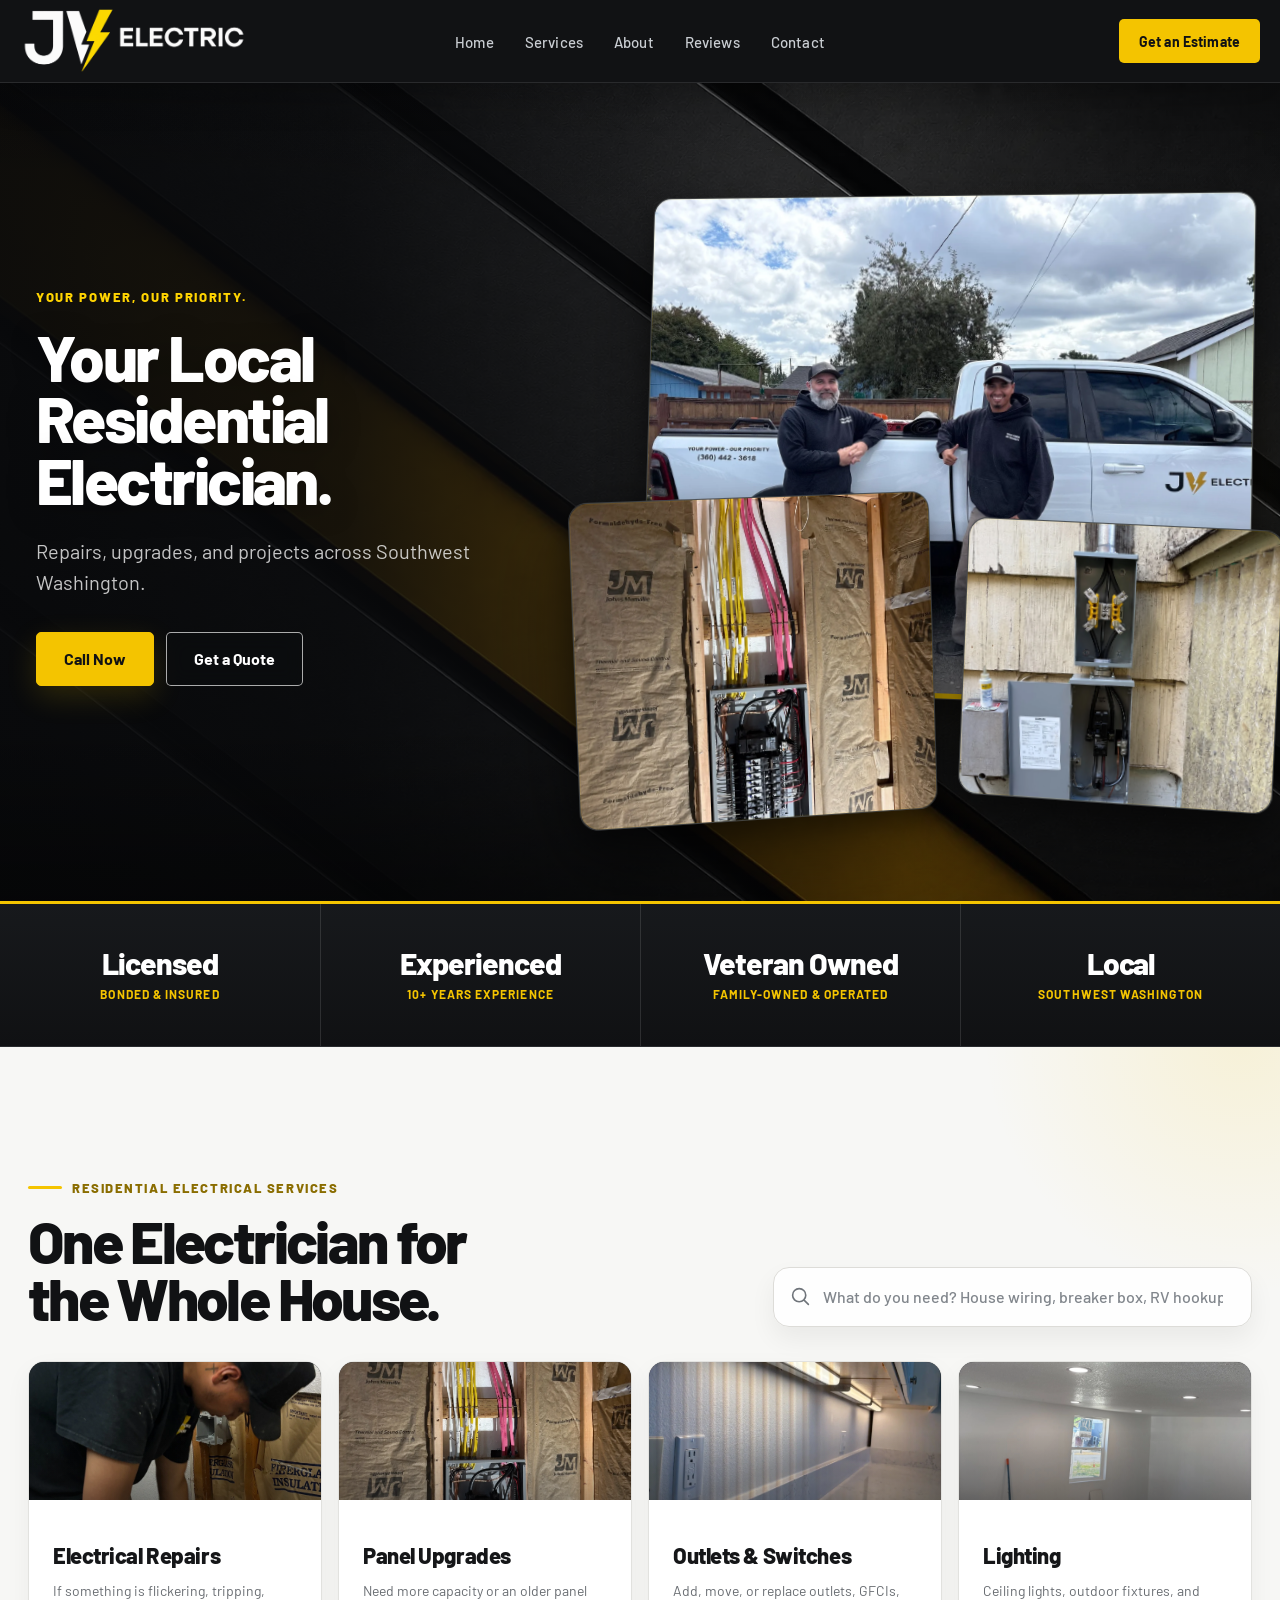
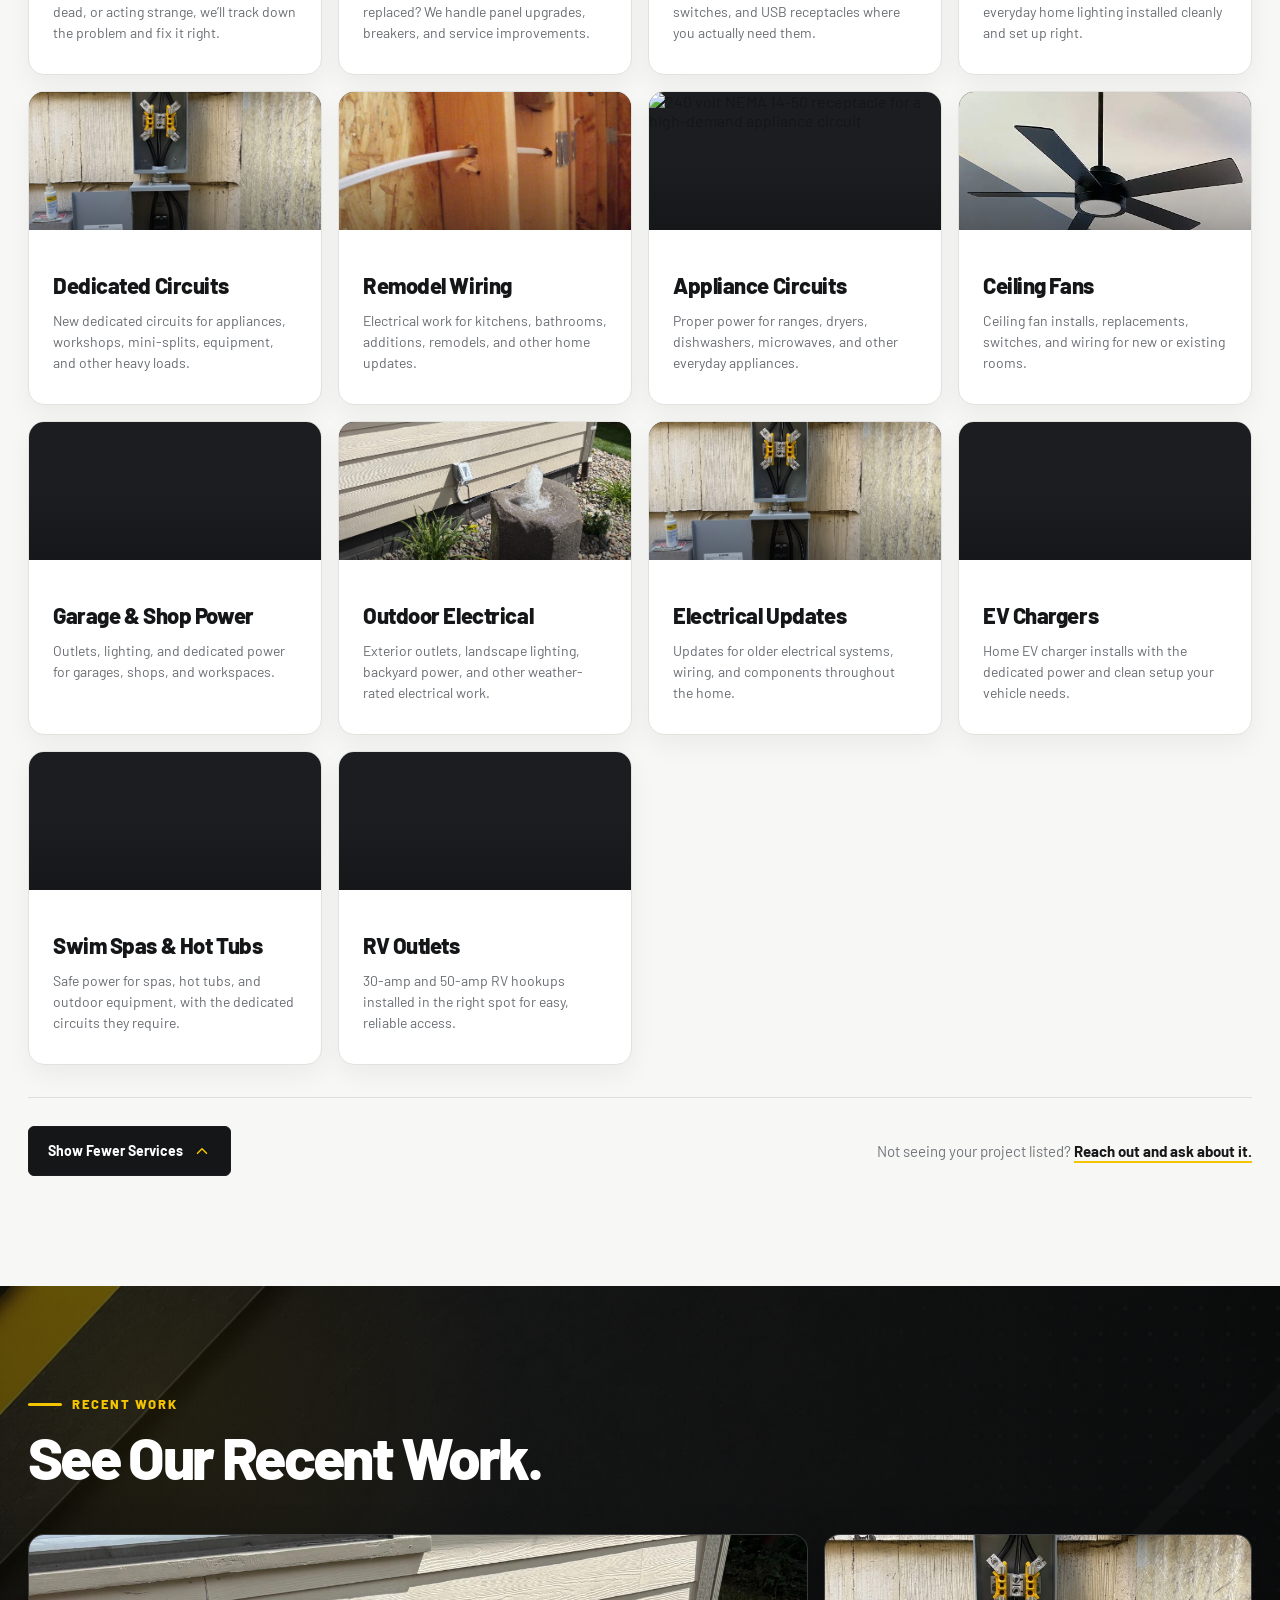
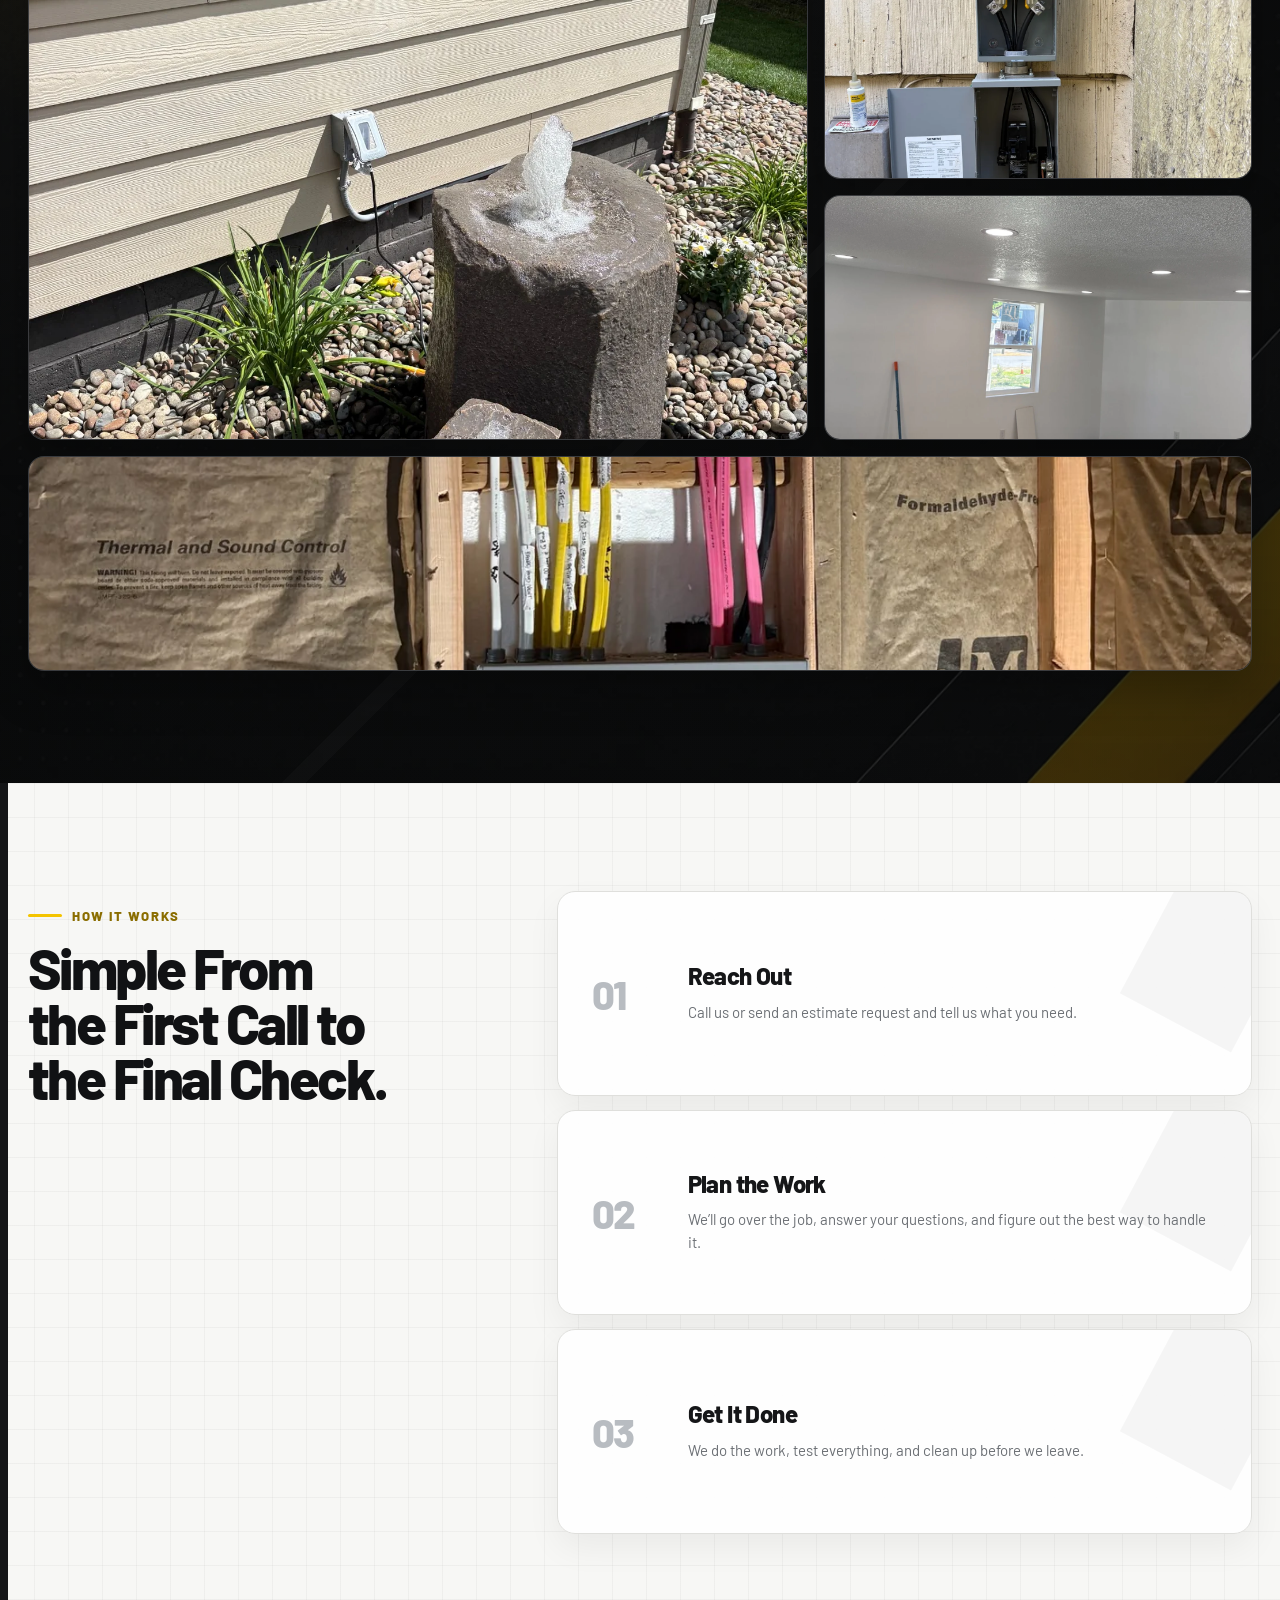
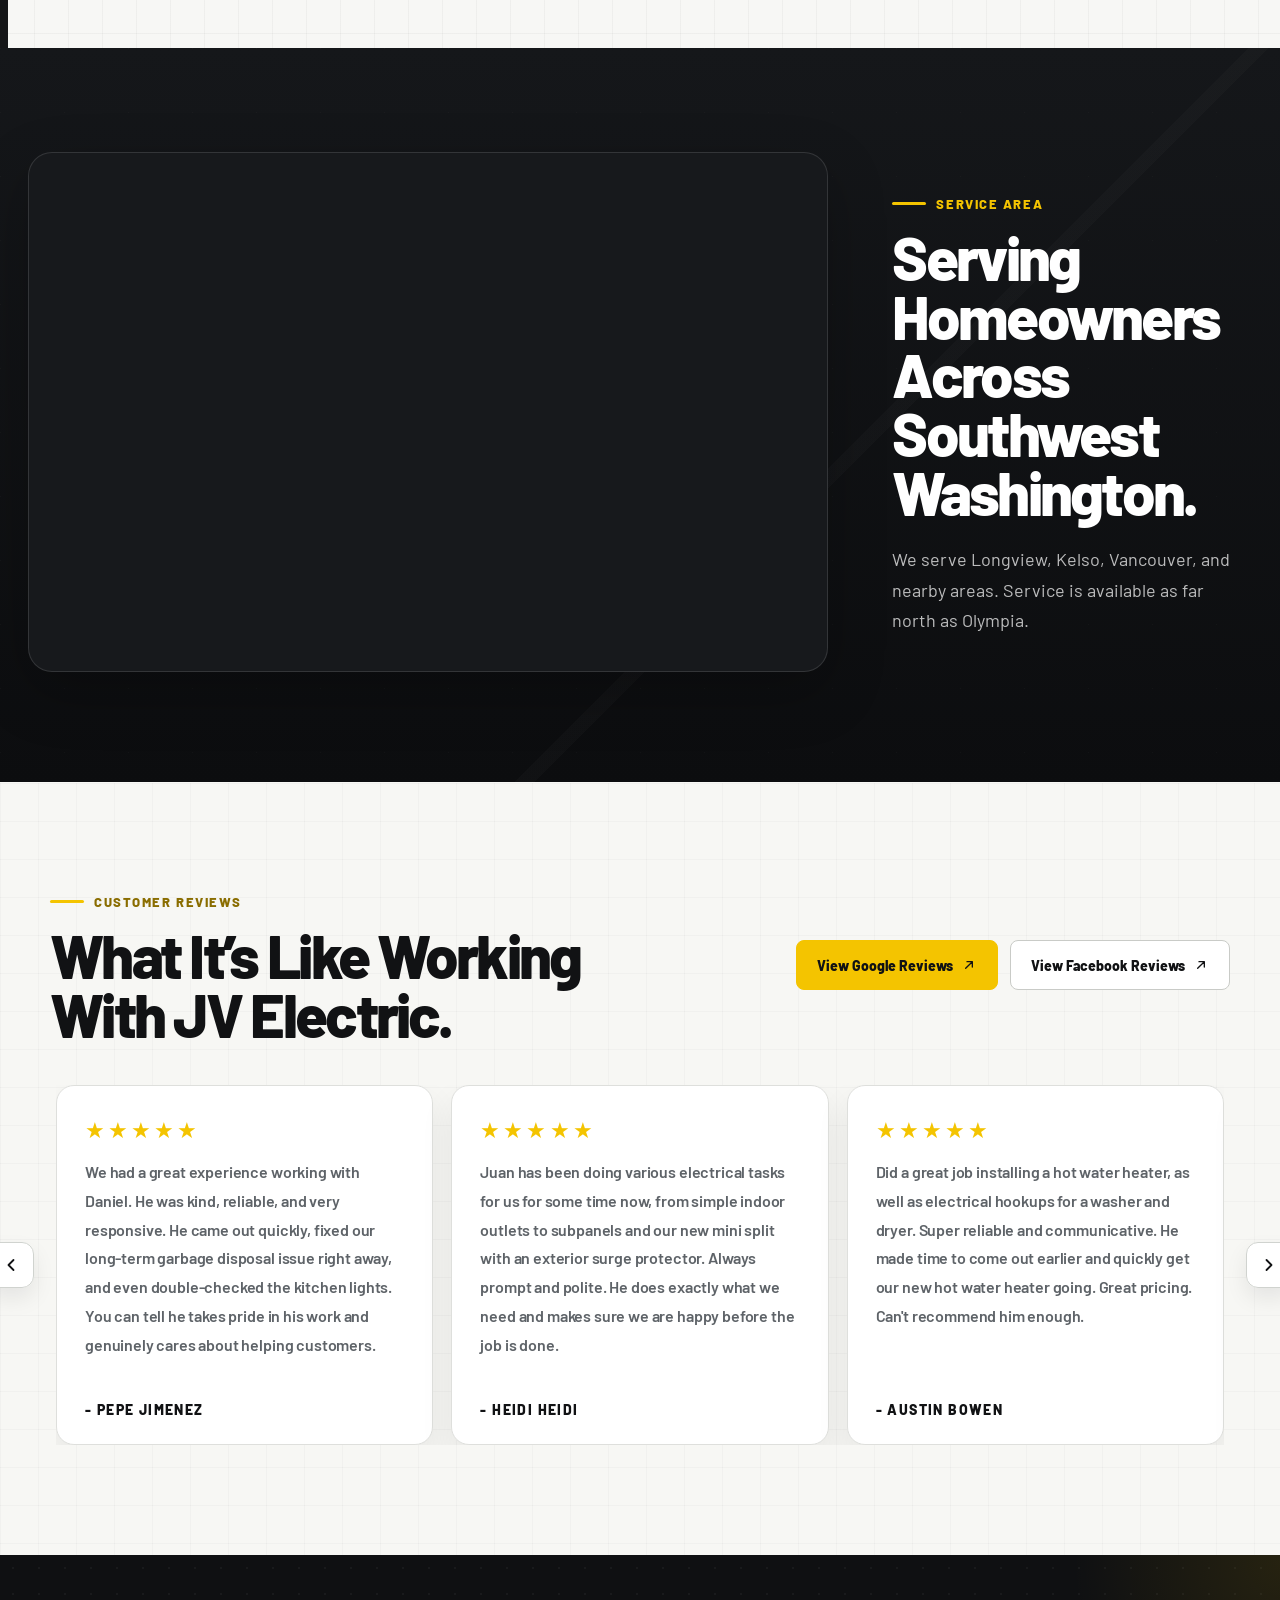
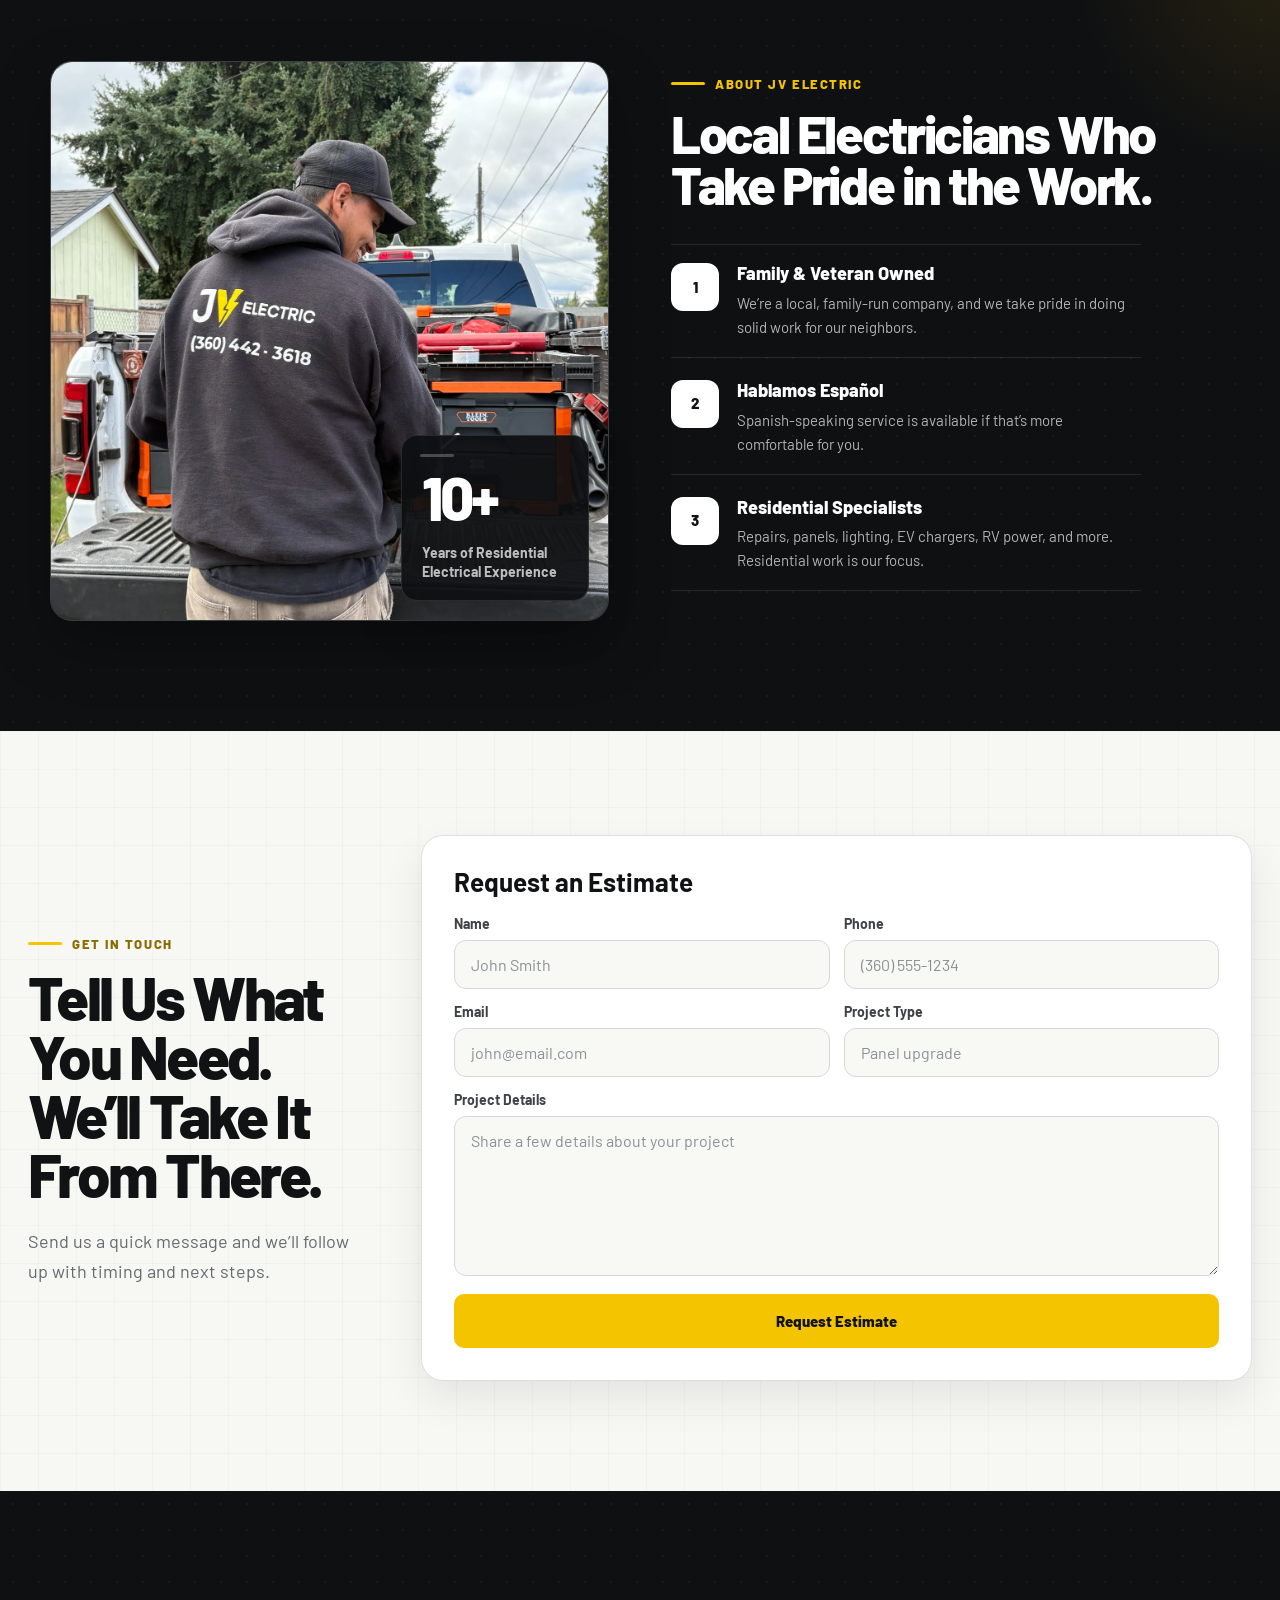
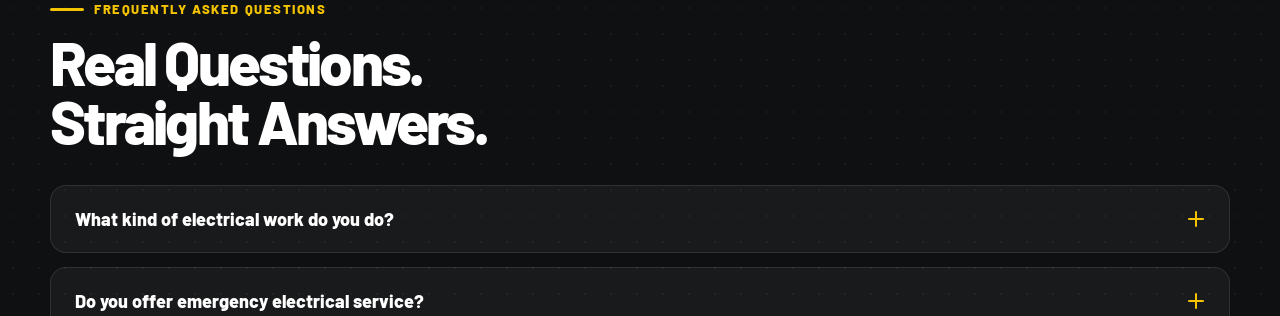
==== commit 0585e5c6: "Add files via upload" ====
--- a/index.html
+++ b/index.html
@@ -766,6 +766,148 @@
         display: inline !important;
       }
     }
+
+    /* ===== final mobile polish ===== */
+    @media (max-width: 760px) {
+      .hero-copy h1 {
+        max-width: 360px !important;
+      }
+
+      .hero-copy > p:not(.hero-slogan) {
+        max-width: 350px !important;
+      }
+
+      .hero-review-carousel {
+        grid-template-columns: 1fr 38px auto 38px 1fr !important;
+        column-gap: 6px !important;
+        row-gap: 12px !important;
+      }
+
+      .hero-review-track {
+        grid-column: 1 / -1 !important;
+        grid-row: 1 !important;
+        -webkit-overflow-scrolling: touch;
+        scroll-snap-type: x mandatory !important;
+      }
+
+      .hero-review-prev {
+        grid-column: 2 !important;
+        grid-row: 2 !important;
+        justify-self: center !important;
+      }
+
+      .hero-review-dots {
+        grid-column: 3 !important;
+        grid-row: 2 !important;
+        justify-self: center !important;
+        gap: 6px !important;
+      }
+
+      .hero-review-next {
+        grid-column: 4 !important;
+        grid-row: 2 !important;
+        justify-self: center !important;
+      }
+
+      .hero-review-button {
+        width: 36px !important;
+        height: 36px !important;
+      }
+
+      .hero-review-card {
+        scroll-snap-stop: normal !important;
+      }
+
+      .process-intro-copy {
+        display: none !important;
+      }
+
+      .reviews-section {
+        background: #f7f7f4 !important;
+        color: #151618 !important;
+        border-top-color: #e5e5e1 !important;
+      }
+
+      .reviews-section::before {
+        left: 0 !important;
+        right: 0 !important;
+        top: 0 !important;
+        width: auto !important;
+        height: 100% !important;
+        background:
+          linear-gradient(rgba(17,18,20,.035) 1px, transparent 1px),
+          linear-gradient(90deg, rgba(17,18,20,.035) 1px, transparent 1px) !important;
+        background-size: 36px 36px !important;
+        opacity: .72 !important;
+        pointer-events: none !important;
+      }
+
+      .reviews-heading h2,
+      .review-author {
+        color: #111214 !important;
+      }
+
+      .reviews-heading .section-kicker,
+      .reviews-section .section-kicker-light {
+        color: #8a6d00 !important;
+      }
+
+      .review-card,
+      .review-card-featured {
+        display: flex !important;
+        flex-direction: column !important;
+        background: #fff !important;
+        border-color: #dedfdc !important;
+        color: #151618 !important;
+        box-shadow: 0 16px 34px rgba(17,18,20,.07) !important;
+      }
+
+      .review-text {
+        color: #5e6368 !important;
+      }
+
+      .review-author {
+        margin-top: auto !important;
+      }
+
+      .reviews-link-secondary {
+        background: #fff !important;
+        color: #111214 !important;
+        border: 1px solid #d5d7d3 !important;
+      }
+
+      .mobile-floating-call {
+        left: auto !important;
+        right: 14px !important;
+        bottom: calc(14px + env(safe-area-inset-bottom)) !important;
+        width: auto !important;
+        min-height: 50px !important;
+        padding: 0 18px !important;
+        border: 1px solid rgba(0,0,0,.12) !important;
+        border-radius: 999px !important;
+        box-shadow: 0 12px 28px rgba(0,0,0,.24) !important;
+        opacity: 0 !important;
+        visibility: hidden !important;
+        transform: translate3d(0, 22px, 0) scale(.96) !important;
+        pointer-events: none !important;
+        will-change: transform, opacity;
+        transition:
+          opacity 260ms ease,
+          transform 320ms cubic-bezier(.22,.78,.24,1),
+          visibility 0s linear 320ms !important;
+      }
+
+      .mobile-floating-call.is-visible {
+        opacity: 1 !important;
+        visibility: visible !important;
+        transform: translate3d(0, 0, 0) scale(1) !important;
+        pointer-events: auto !important;
+        transition:
+          opacity 260ms ease,
+          transform 320ms cubic-bezier(.22,.78,.24,1),
+          visibility 0s linear 0s !important;
+      }
+    }
   </style>
 </head>
 <body>
@@ -818,8 +960,8 @@
       <div class="hero-inner">
         <div class="hero-copy">
           <p class="hero-slogan">Your Power, Our Priority.</p>
-          <h1><span class="desktop-copy-only">Residential Electrical Work, Done Right.</span><span class="mobile-copy-only">Residential Electrical Work You Can Feel Good About.</span></h1>
-          <p><span class="desktop-copy-only">Repairs, upgrades, and projects across Southwest Washington.</span><span class="mobile-copy-only">Need a repair, an upgrade, or help with a new project? JV Electric helps homeowners across Southwest Washington with clean work, clear communication, and dependable results.</span></p>
+          <h1><span class="desktop-copy-only">Your Local Residential Electrician.</span><span class="mobile-copy-only">Your Local Electrician.</span></h1>
+          <p><span class="desktop-copy-only">Repairs, upgrades, and projects across Southwest Washington.</span><span class="mobile-copy-only">Repairs, upgrades, and home projects across Southwest Washington.</span></p>
           <div class="hero-actions">
             <a class="hero-call" href="tel:+13604423618">Call Now</a>
             <a class="hero-quote" href="#contact">Get a Quote</a>
@@ -996,7 +1138,7 @@
               <div class="service-icon" aria-hidden="true"><svg viewBox="0 0 24 24"><path d="M12 2v4m0 12v4M4.93 4.93l2.83 2.83m8.48 8.48 2.83 2.83M2 12h4m12 0h4M4.93 19.07l2.83-2.83m8.48-8.48 2.83-2.83M9 12a3 3 0 1 0 6 0 3 3 0 0 0-6 0Z"/></svg></div>
               <div class="service-copy">
                 <h3>Lighting</h3>
-                <p><span class="desktop-copy-only">Ceiling lights, outdoor fixtures, and everyday home lighting installed cleanly and set up right.</span><span class="mobile-copy-only">From recessed lights to exterior fixtures, we install lighting that looks good and works the way it should.</span></p>
+                <p><span class="desktop-copy-only">Ceiling lights, outdoor fixtures, and everyday home lighting installed cleanly and set up right.</span><span class="mobile-copy-only">Indoor and outdoor lighting installed or replaced where you need it.</span></p>
               </div>
             </div>
           </article>
@@ -1088,7 +1230,7 @@
               <div class="service-icon" aria-hidden="true"><svg viewBox="0 0 24 24"><path d="M5 4h14v16H5V4Zm4 4h6m-6 4h6m-6 4h3"/></svg></div>
               <div class="service-copy">
                 <h3>Electrical Updates</h3>
-                <p><span class="desktop-copy-only">Updates for older electrical systems, wiring, and components throughout the home.</span><span class="mobile-copy-only">Clean, code-minded upgrades that bring older electrical systems up to date.</span></p>
+                <p><span class="desktop-copy-only">Updates for older electrical systems, wiring, and components throughout the home.</span><span class="mobile-copy-only">Updates for older wiring, outlets, panels, and other electrical parts around the home.</span></p>
               </div>
             </div>
           </article>
@@ -1153,9 +1295,9 @@
         <div class="work-heading">
           <div>
             <span class="section-kicker section-kicker-light">Recent Work</span>
-            <h2>A Look at Recent JV Electric Work.</h2>
+            <h2>See Our Recent Work.</h2>
           </div>
-          <p>A few real projects from the field, including outdoor power by a rock feature, a clean service upgrade, finished lighting, and detailed panel work.</p>
+          <p>A few recent projects completed by JV Electric around Southwest Washington.</p>
         </div>
 
         <div class="work-gallery" aria-label="JV Electric project gallery">
@@ -1181,7 +1323,7 @@
         <div class="process-intro">
           <span class="section-kicker">How It Works</span>
           <h2><span class="process-title-desktop">Simple From the First Call to the Final Check.</span><span class="process-title-mobile">Simple From First Call to Final Check.</span></h2>
-          <p class="process-intro-copy"><span class="process-copy-desktop">No runaround. Just clear communication, honest recommendations, and electrical work handled the right way.</span><span class="process-copy-mobile">No runaround. Just straightforward service.</span></p>
+          <p class="process-intro-copy"><span class="process-copy-desktop">We keep the process simple and make sure you know what to expect.</span><span class="process-copy-mobile"></span></p>
         </div>
 
         <div class="process-steps" aria-label="JV Electric service process">
@@ -1192,7 +1334,7 @@
             </div>
             <div>
               <h3>Reach Out</h3>
-              <p>Call or send an estimate request and tell us what you need help with.</p>
+              <p>Call us or send an estimate request and tell us what you need.</p>
             </div>
           </article>
 
@@ -1203,7 +1345,7 @@
             </div>
             <div>
               <h3>Plan the Work</h3>
-              <p>We talk through the project, answer your questions, and line up the right solution for your home.</p>
+              <p>We’ll go over the job, answer your questions, and figure out the best way to handle it.</p>
             </div>
           </article>
 
@@ -1213,8 +1355,8 @@
               <svg viewBox="0 0 24 24"><path d="m14 2-8 11h6l-2 9 8-12h-6l2-8Z"/></svg>
             </div>
             <div>
-              <h3>Get It Done Right</h3>
-              <p>We complete the work cleanly, test everything, and make sure you feel good before we leave.</p>
+              <h3>Get It Done</h3>
+              <p>We do the work, test everything, and clean up before we leave.</p>
             </div>
           </article>
         </div>
@@ -1226,8 +1368,8 @@
       <div class="service-area-inner">
         <div class="service-area-copy">
           <span class="section-kicker section-kicker-light">Service Area</span>
-          <h2>Serving Homeowners Across Southwest Washington.</h2>
-          <p class="service-area-copy-desktop">We serve Longview, Kelso, Vancouver, and nearby areas, with service available as far north as Olympia.</p>
+          <h2><span class="desktop-copy-only">Serving Homeowners Across Southwest Washington.</span><span class="mobile-copy-only">Serving Southwest Washington.</span></h2>
+          <p class="service-area-copy-desktop">We serve Longview, Kelso, Vancouver, and nearby areas. Service is available as far north as Olympia.</p>
           <div class="service-area-tags" aria-label="Areas served">
             <span><i class="service-area-bolt" aria-hidden="true"><svg viewBox="0 0 24 24" aria-hidden="true"><path d="M13.2 2 5.7 13.2h5l-1.1 8.8 8.7-12.6h-5.1L13.2 2Z"/></svg></i> Longview</span>
             <span><i class="service-area-bolt" aria-hidden="true"><svg viewBox="0 0 24 24" aria-hidden="true"><path d="M13.2 2 5.7 13.2h5l-1.1 8.8 8.7-12.6h-5.1L13.2 2Z"/></svg></i> Vancouver</span>
@@ -1255,7 +1397,7 @@
           <span><i class="service-area-bolt" aria-hidden="true"><svg viewBox="0 0 24 24" aria-hidden="true"><path d="M13.2 2 5.7 13.2h5l-1.1 8.8 8.7-12.6h-5.1L13.2 2Z"/></svg></i> Olympia</span>
         </div>
 
-        <p class="service-area-copy-mobile">From Longview to Vancouver, with work available north toward Olympia.</p>
+        <p class="service-area-copy-mobile">Longview, Kelso, Vancouver, and nearby areas. Service is available as far north as Olympia.</p>
       </div>
     </section>
 
@@ -1397,21 +1539,21 @@
                 <span class="about-point-icon" aria-hidden="true">1</span>
                 <div>
                   <h3>Family &amp; Veteran Owned</h3>
-                  <p>Local ownership means you are working with a team that cares about the result and the people in the home.</p>
+                  <p>We’re a local, family-run company, and we take pride in doing solid work for our neighbors.</p>
                 </div>
               </div>
               <div class="about-point">
                 <span class="about-point-icon" aria-hidden="true">2</span>
                 <div>
                   <h3>Hablamos Español</h3>
-                  <p>Spanish-speaking service is available so communication stays easy and comfortable from start to finish.</p>
+                  <p>Spanish-speaking service is available if that’s more comfortable for you.</p>
                 </div>
               </div>
               <div class="about-point">
                 <span class="about-point-icon" aria-hidden="true">3</span>
                 <div>
                   <h3>Residential Specialists</h3>
-                  <p>From repairs and lighting to panels, EV chargers, RV power, and more, residential electrical work is what we do.</p>
+                  <p>Repairs, panels, lighting, EV chargers, RV power, and more. Residential work is our focus.</p>
                 </div>
               </div>
             </div>
@@ -1425,7 +1567,7 @@
         <div class="contact-copy">
           <span class="section-kicker section-kicker-light">Get in Touch</span>
           <h2>Tell Us What You Need. We’ll Take It From There.</h2>
-          <p>Send a quick message and we’ll follow up about the work, timing, and next steps.</p>
+          <p>Send us a quick message and we’ll follow up with timing and next steps.</p>
         </div>
 
         <div class="contact-form-card">
@@ -1517,7 +1659,7 @@
               <span class="faq-plus" aria-hidden="true"></span>
             </button>
             <div class="faq-panel">
-              <p>Service is available across Southwest Washington, from Longview to Vancouver, with travel available north toward Olympia.</p>
+              <p>We serve Longview, Kelso, Vancouver, and nearby areas, with service available as far north as Olympia.</p>
             </div>
           </article>
         </div>
@@ -1672,7 +1814,7 @@
         const originalCards = [...cards];
         let mobileIndex = 0;
         let mobileDots = [];
-        let settleTimer = 0;
+        let mobileScrollRaf = 0;
         let desktopBusy = false;
 
         const step = () => {
@@ -1682,9 +1824,9 @@
           return firstCard.getBoundingClientRect().width + gap;
         };
 
-        const equalizeDesktopCards = () => {
+        const equalizeReviewCards = () => {
           cards.forEach((card) => card.style.height = '');
-          if (window.innerWidth <= 760 || !cards.length) return;
+          if (!cards.length) return;
           const tallest = Math.max(...cards.map((card) => card.getBoundingClientRect().height));
           cards.forEach((card) => card.style.height = `${Math.ceil(tallest)}px`);
         };
@@ -1775,8 +1917,8 @@
 
         track.addEventListener('scroll', () => {
           if (window.innerWidth > 760) return;
-          clearTimeout(settleTimer);
-          settleTimer = window.setTimeout(settleMobile, 150);
+          cancelAnimationFrame(mobileScrollRaf);
+          mobileScrollRaf = requestAnimationFrame(settleMobile);
         }, { passive: true });
 
         if ('onscrollend' in window) {
@@ -1788,15 +1930,15 @@
         const syncMain = () => {
           resetDesktopOrder();
           if (window.innerWidth <= 760) {
-            cards.forEach((card) => card.style.height = '');
             track.style.transition = 'none';
             track.style.transform = 'none';
+            equalizeReviewCards();
             mobileDots = makeDots(dotsWrap, cards.length, 'reviews-dot', (index) => setMobileIndex(index));
             setMobileIndex(mobileIndex, 'auto');
           } else {
             track.scrollLeft = 0;
             dotsWrap.innerHTML = '';
-            equalizeDesktopCards();
+            equalizeReviewCards();
             prev.disabled = false;
             next.disabled = false;
           }
@@ -1824,7 +1966,7 @@
 
         let index = 0;
         let dots = [];
-        let settleTimer = 0;
+        let scrollRaf = 0;
 
         const setIndex = (targetIndex, behavior = 'smooth') => {
           index = clamp(targetIndex, 0, cards.length - 1);
@@ -1853,8 +1995,8 @@
 
         track.addEventListener('scroll', () => {
           if (window.innerWidth > 760) return;
-          clearTimeout(settleTimer);
-          settleTimer = window.setTimeout(settle, 150);
+          cancelAnimationFrame(scrollRaf);
+          scrollRaf = requestAnimationFrame(settle);
         }, { passive: true });
 
         if ('onscrollend' in window) {
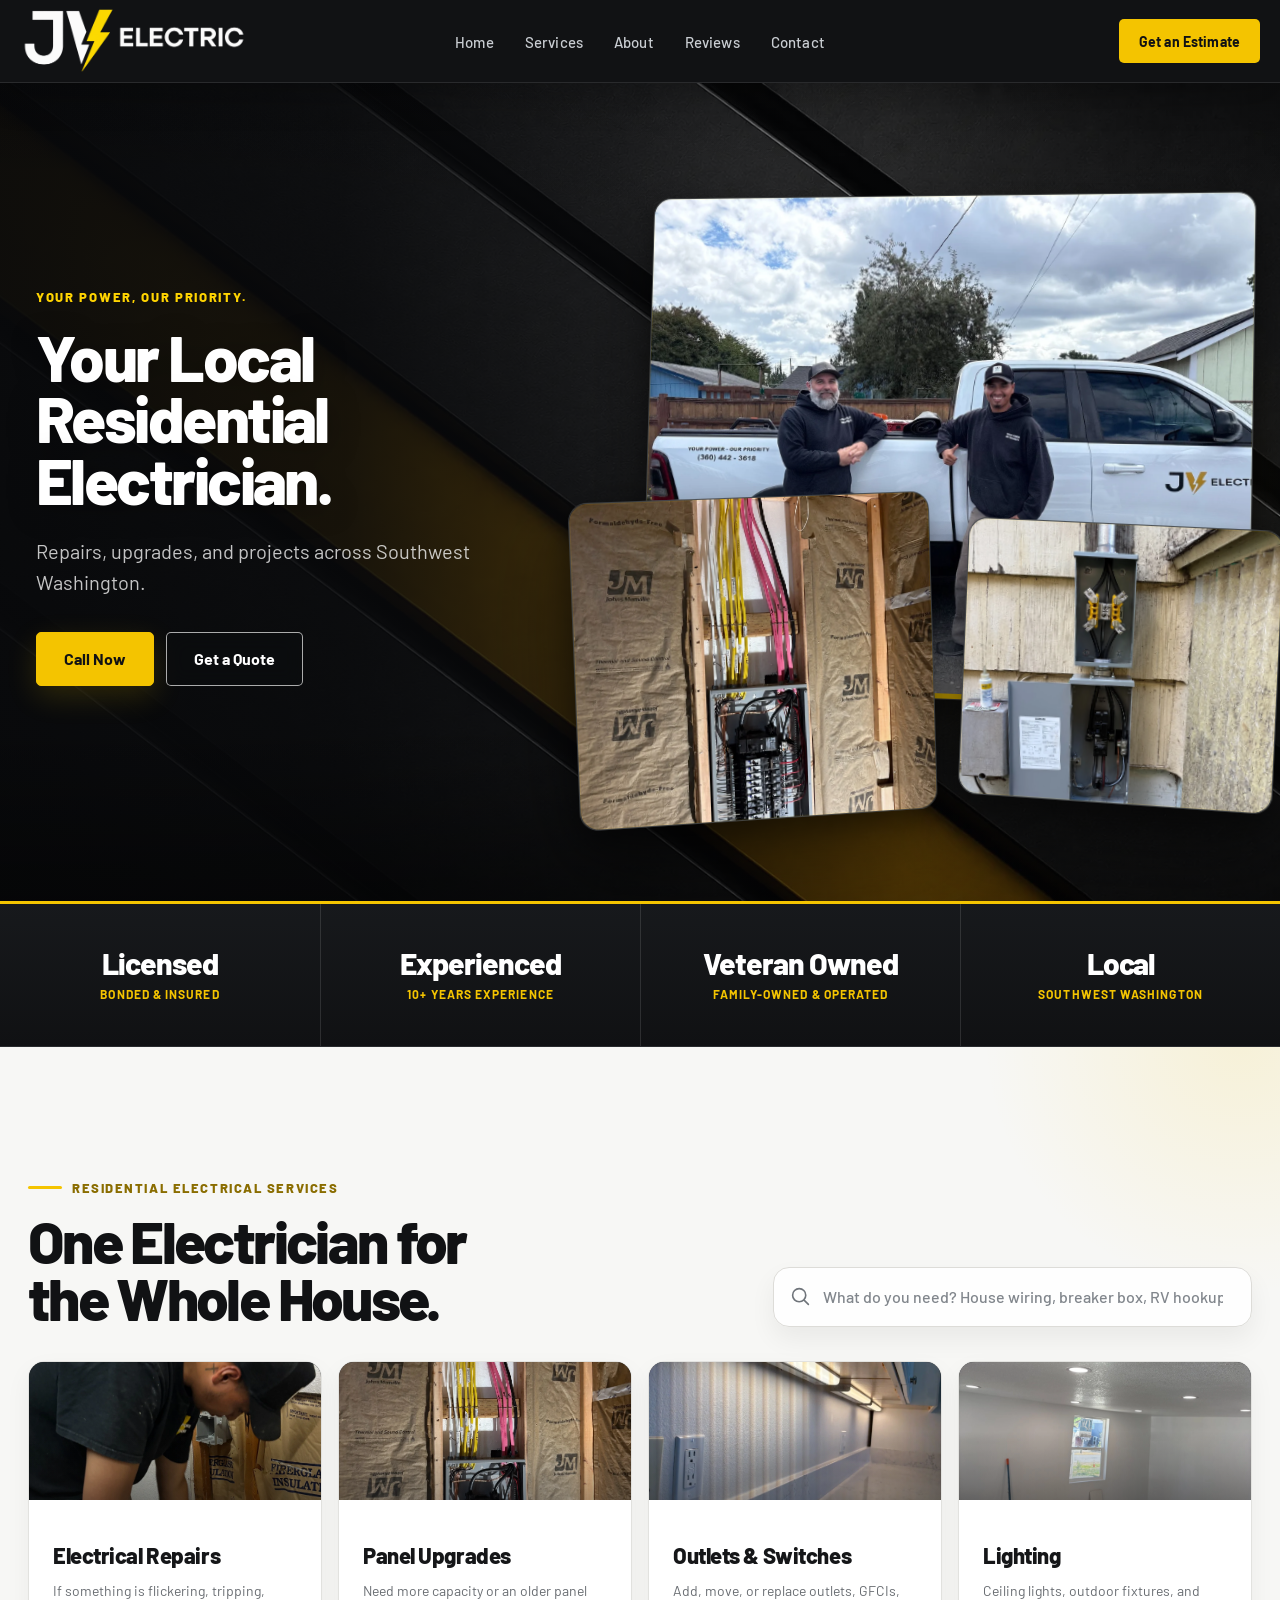
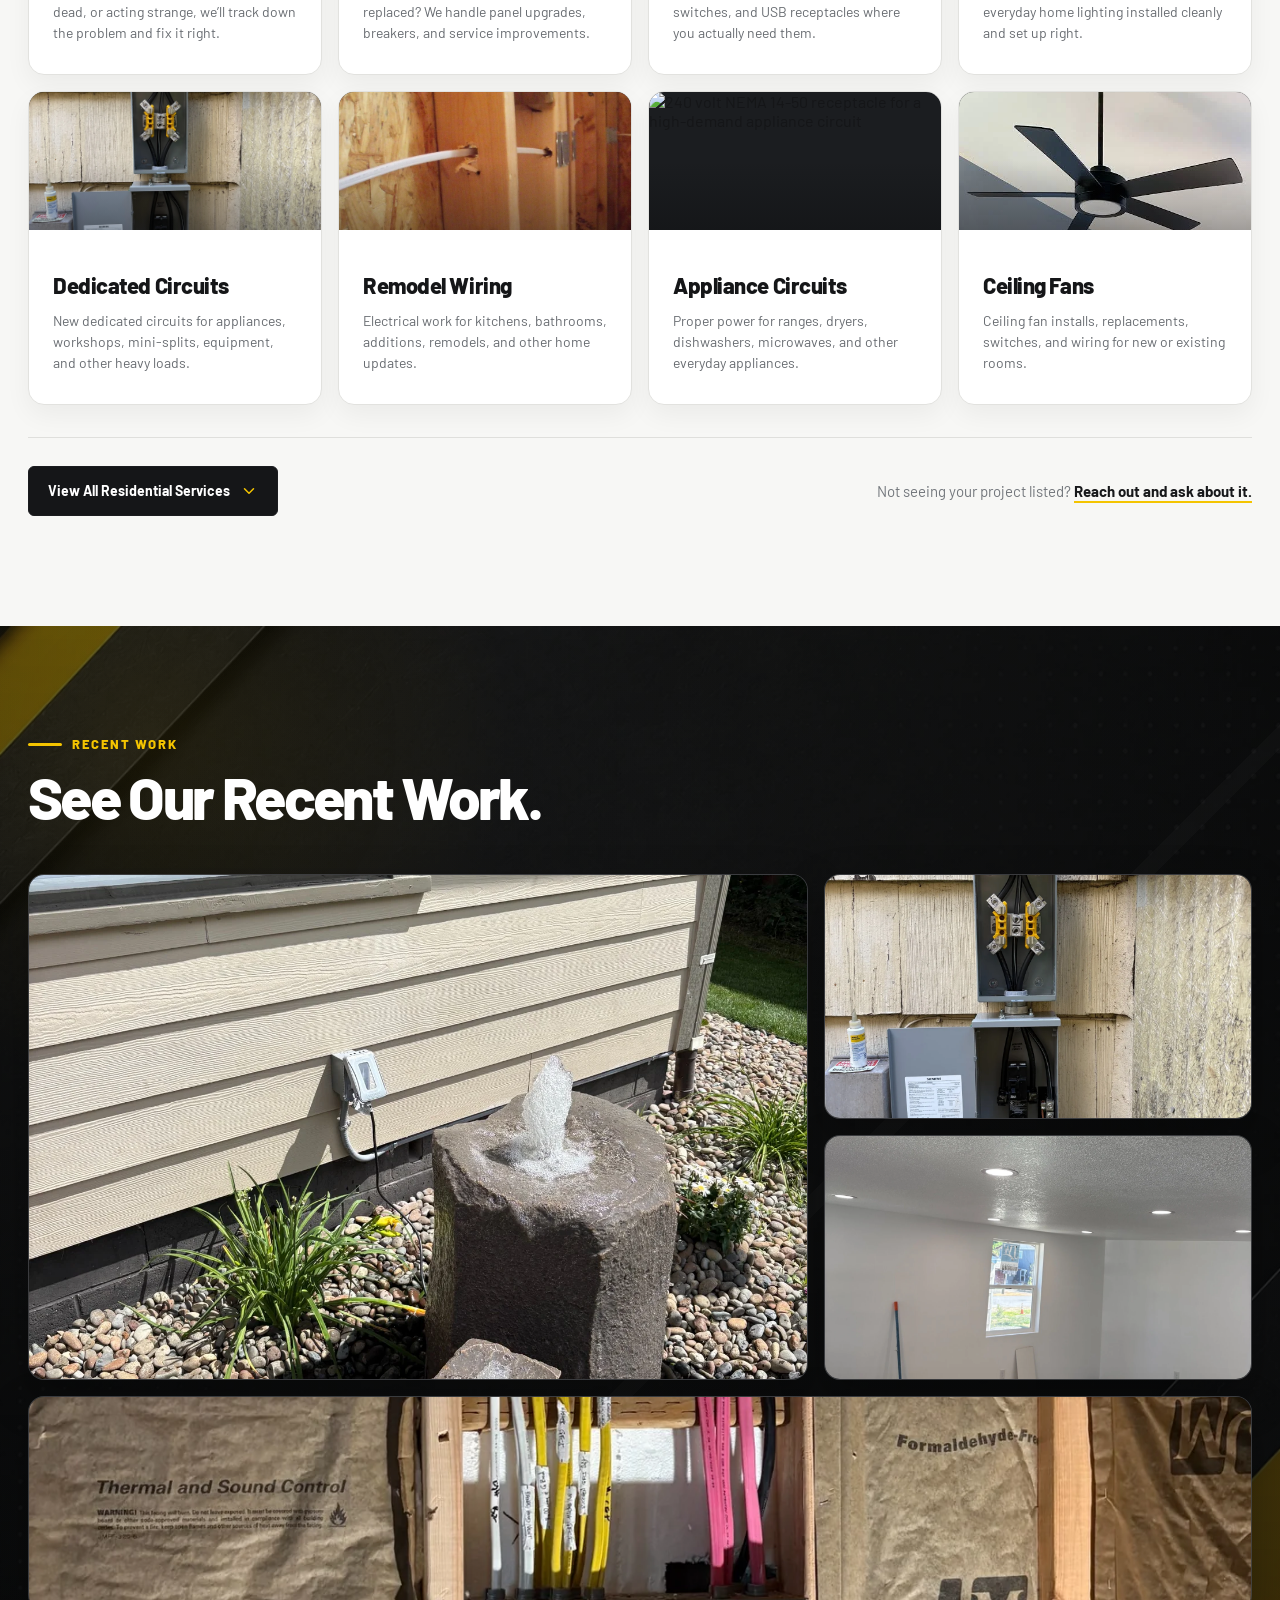
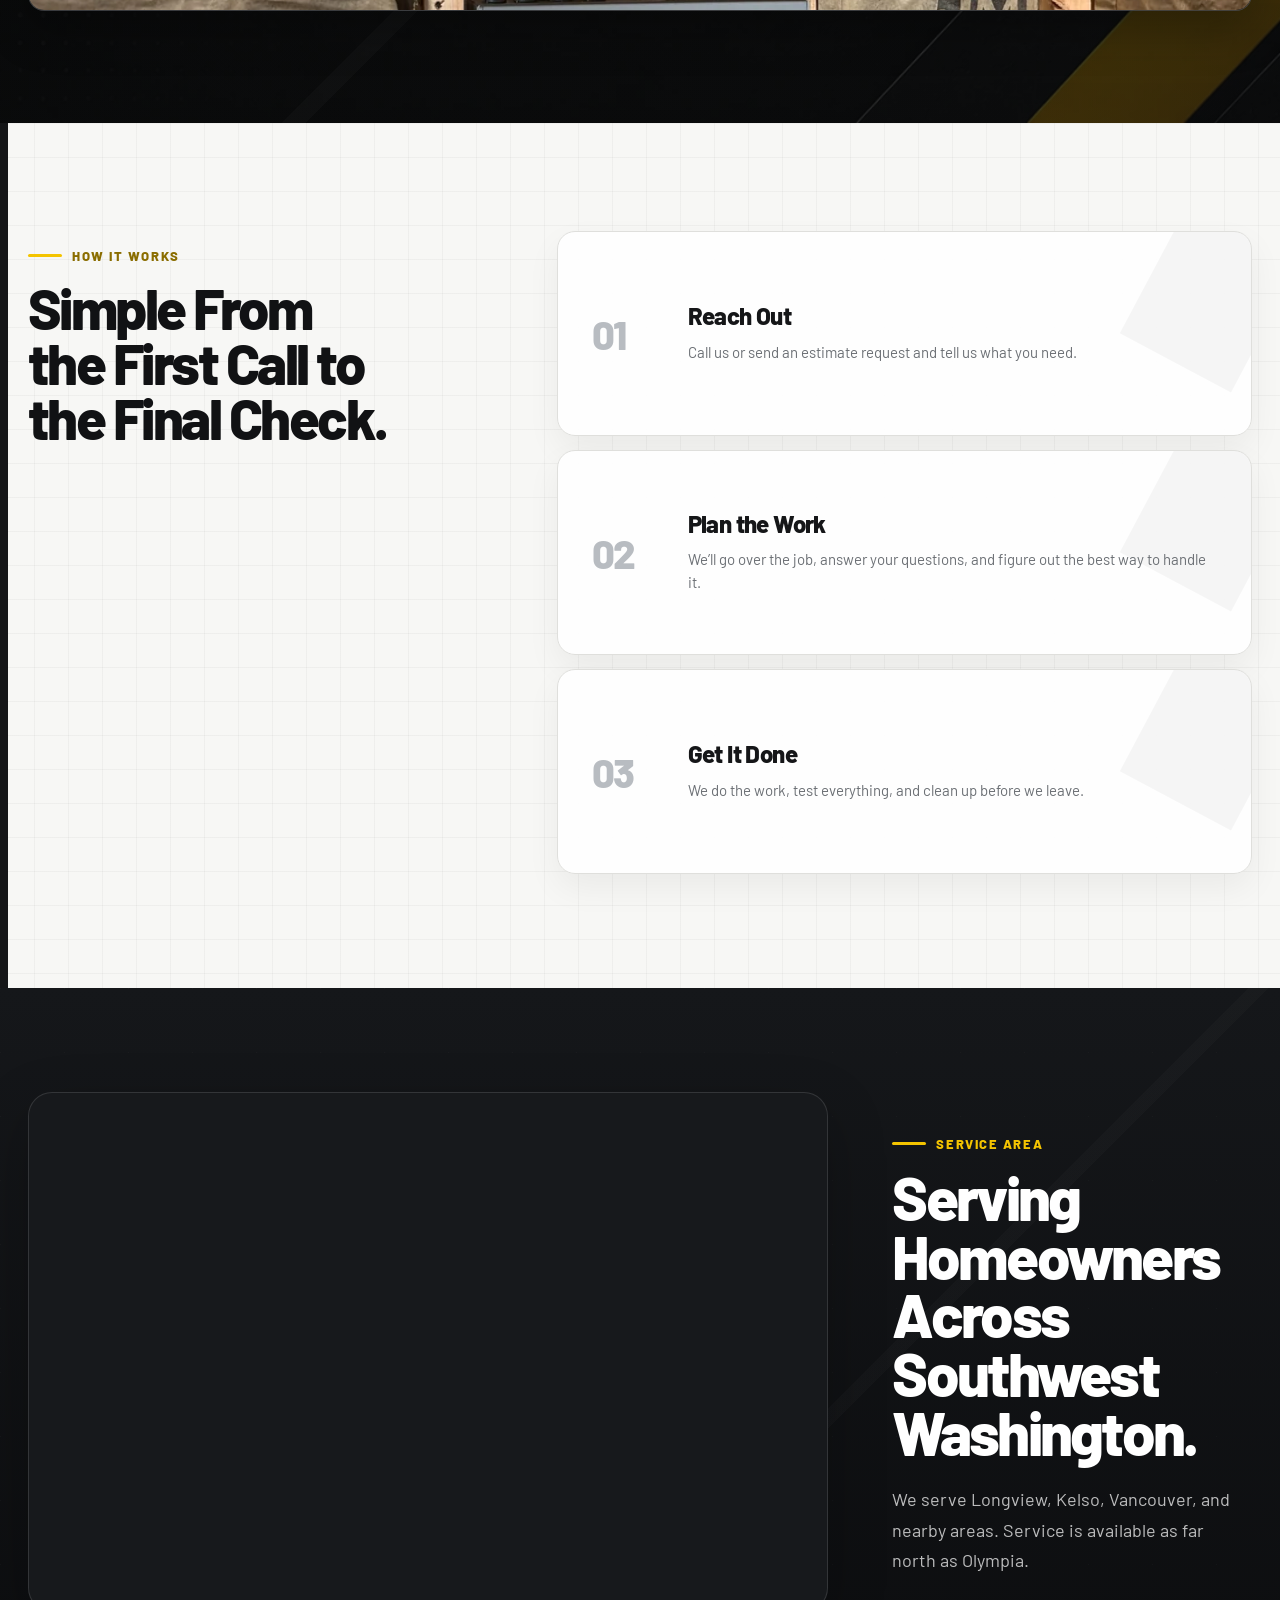
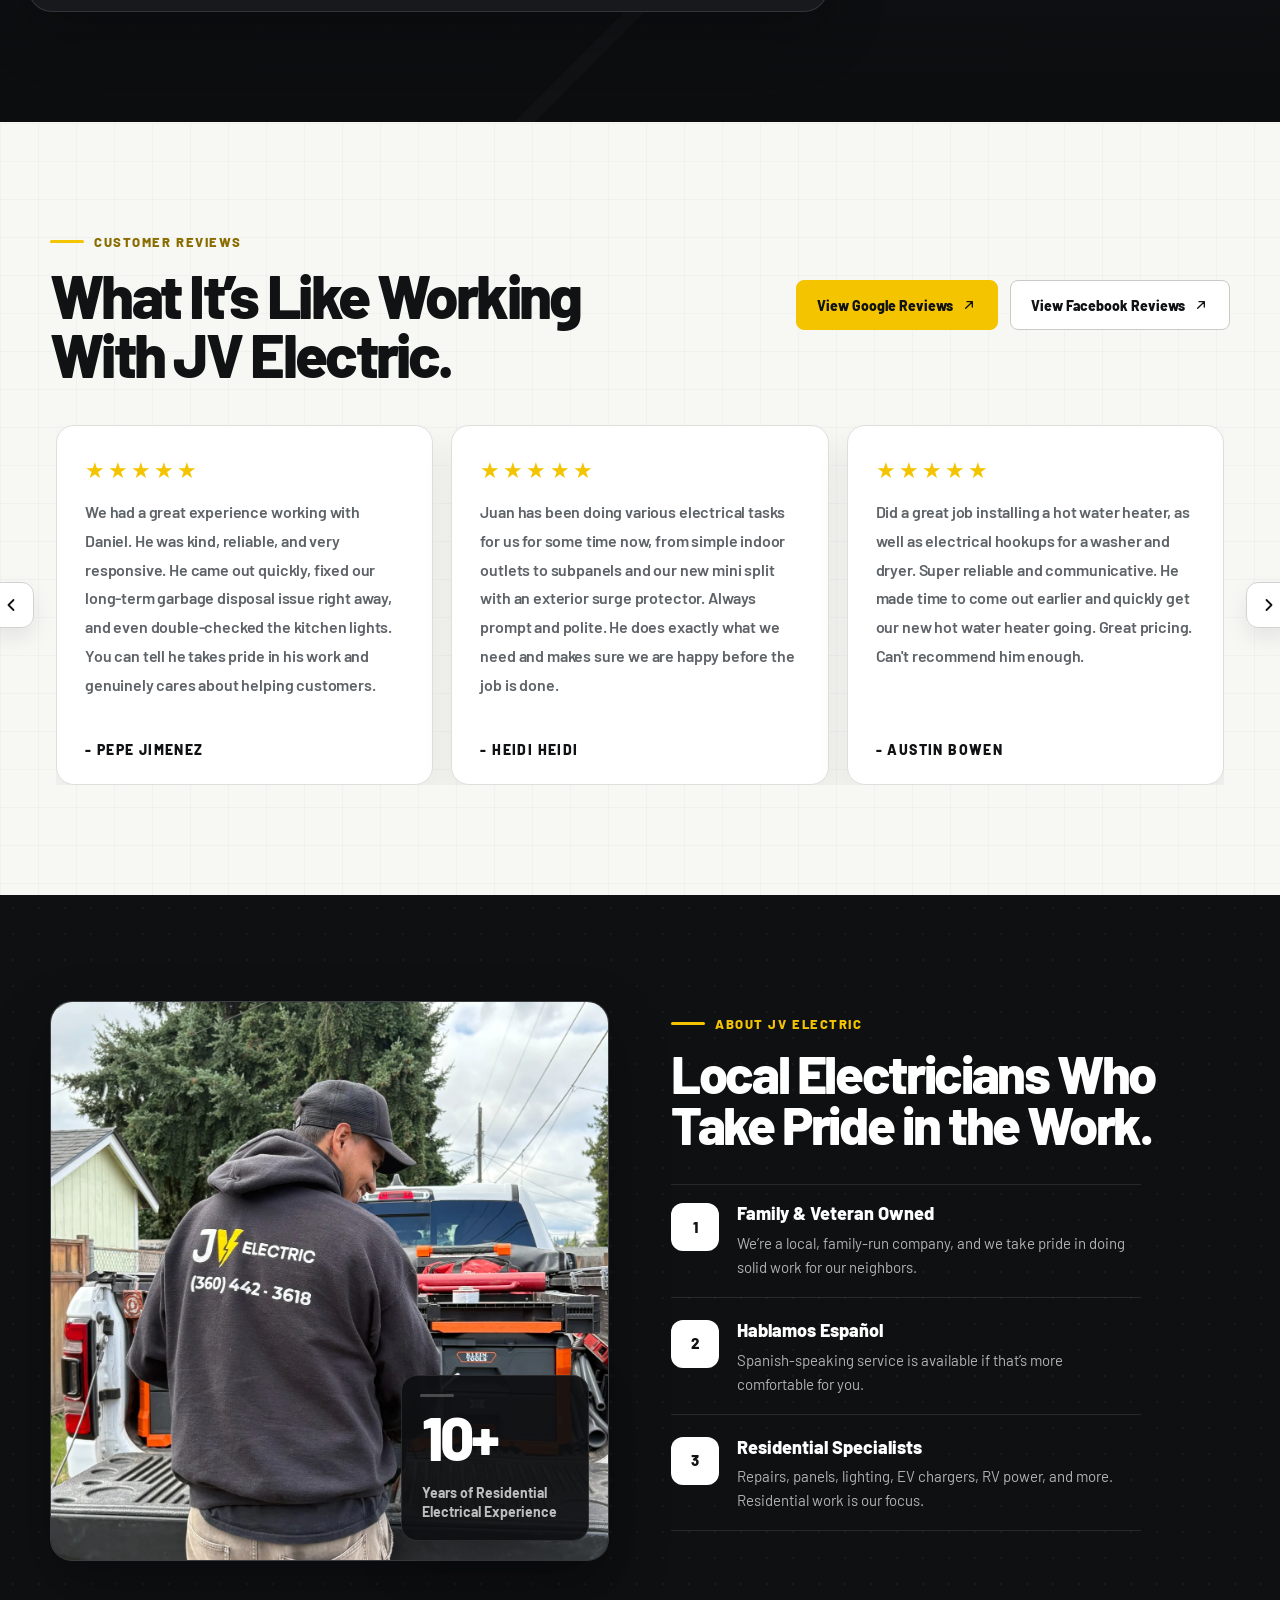
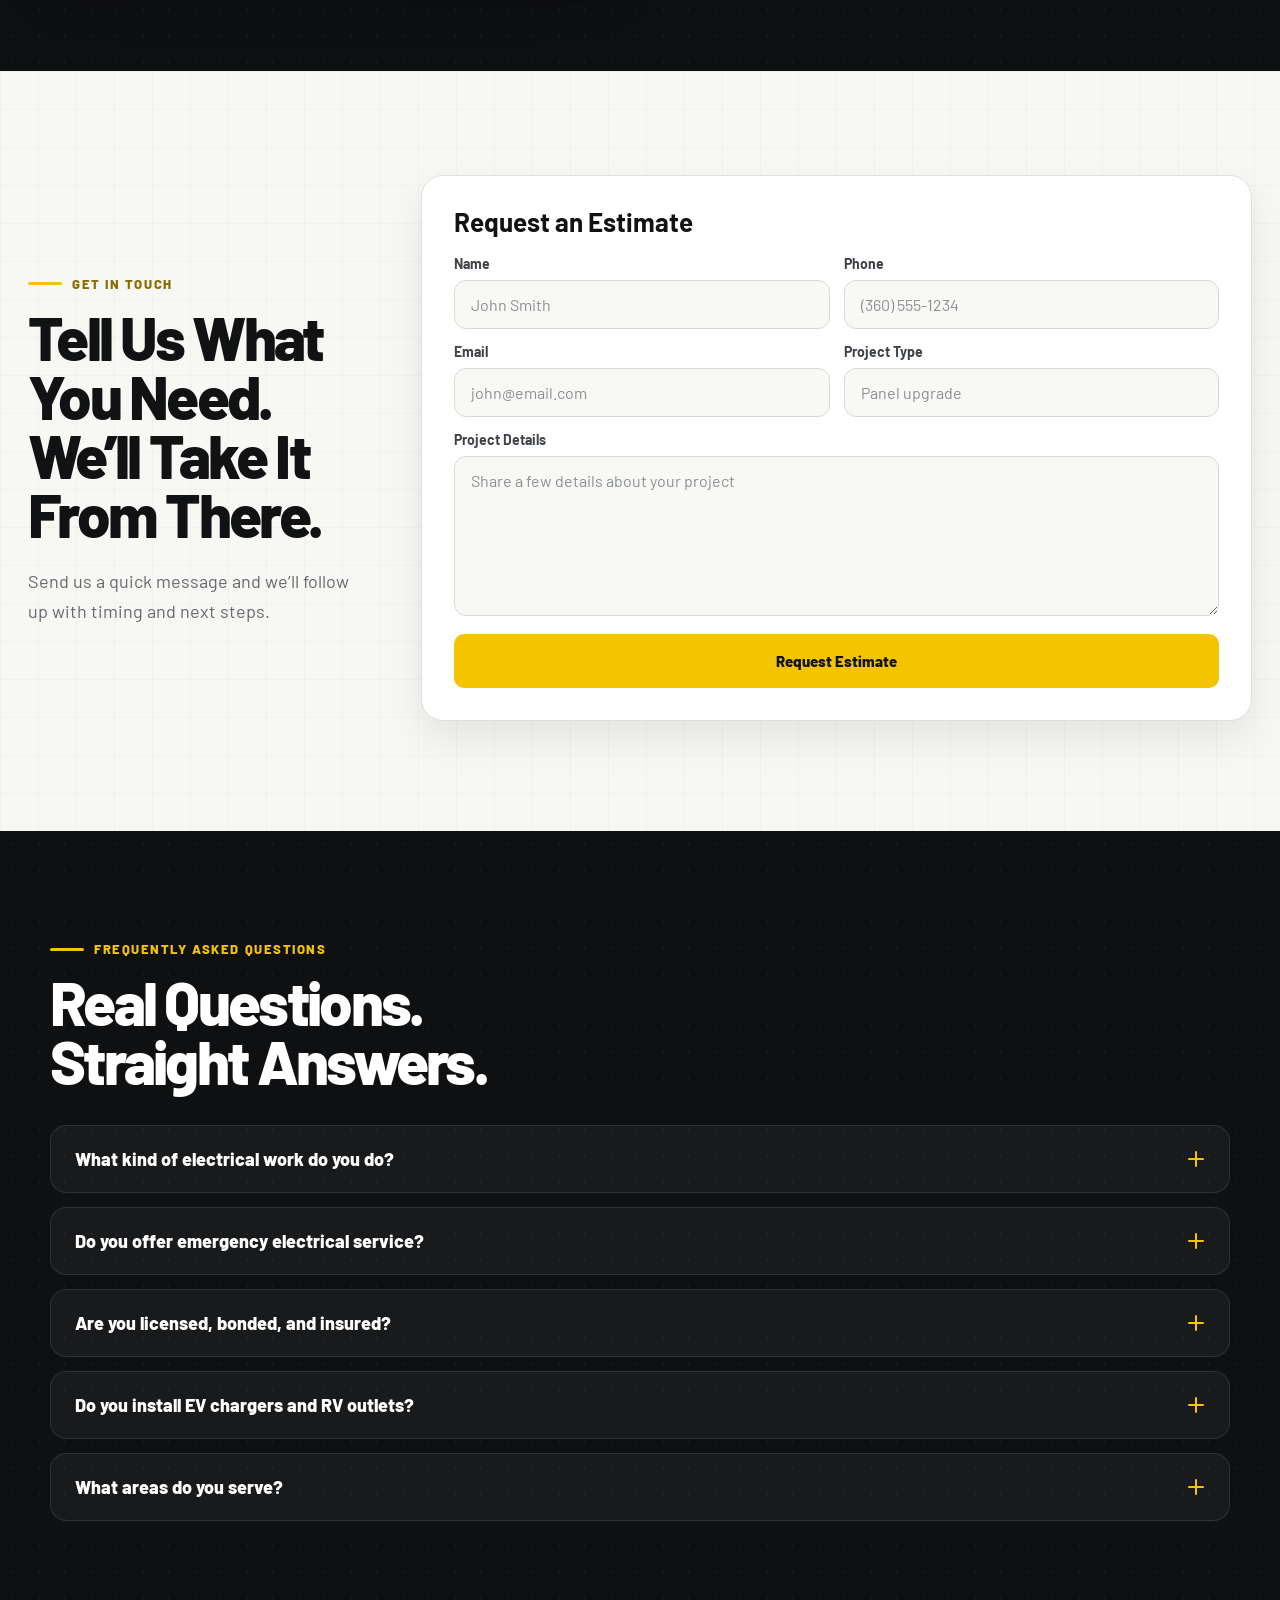
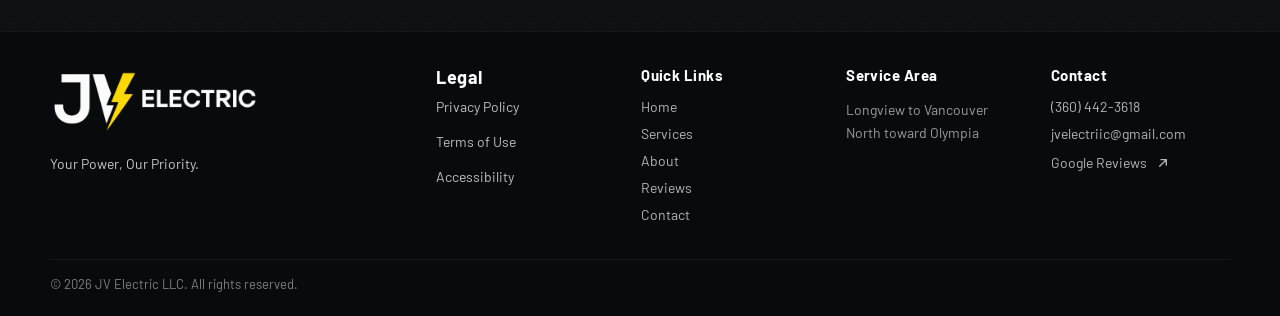
==== commit 739462bf: "Add files via upload" ====
--- a/index.html
+++ b/index.html
@@ -908,6 +908,66 @@
           visibility 0s linear 0s !important;
       }
     }
+
+
+    /* ===== carousel stability + final placement fixes ===== */
+    @media (min-width: 761px) {
+      /* Remove the old decorative yellow glow from About on desktop. */
+      .about-section::after {
+        content: none !important;
+        display: none !important;
+        background: none !important;
+      }
+    }
+
+    @media (max-width: 760px) {
+      /* Keep the mini-review arrows immediately beside the navigation dots. */
+      .hero-review-carousel {
+        grid-template-columns: 1fr 40px max-content 40px 1fr !important;
+        column-gap: 3px !important;
+        row-gap: 10px !important;
+      }
+
+      .hero-review-prev {
+        grid-column: 2 !important;
+        justify-self: end !important;
+      }
+
+      .hero-review-dots {
+        grid-column: 3 !important;
+        justify-self: center !important;
+        gap: 6px !important;
+        min-width: 58px;
+      }
+
+      .hero-review-next {
+        grid-column: 4 !important;
+        justify-self: start !important;
+      }
+
+      .hero-review-button {
+        width: 38px !important;
+        height: 38px !important;
+      }
+
+      /* Slightly larger floating call button, still isolated in the bottom-right. */
+      .mobile-floating-call {
+        z-index: 999 !important;
+        right: 12px !important;
+        bottom: calc(18px + env(safe-area-inset-bottom)) !important;
+        min-height: 56px !important;
+        padding: 0 22px !important;
+        font-size: 15px !important;
+        gap: 10px !important;
+        border-radius: 999px !important;
+      }
+
+      .mobile-floating-call svg {
+        width: 20px !important;
+        height: 20px !important;
+      }
+    }
+
   </style>
 </head>
 <body>
@@ -960,7 +1020,7 @@
       <div class="hero-inner">
         <div class="hero-copy">
           <p class="hero-slogan">Your Power, Our Priority.</p>
-          <h1><span class="desktop-copy-only">Your Local Residential Electrician.</span><span class="mobile-copy-only">Your Local Electrician.</span></h1>
+          <h1><span class="desktop-copy-only">Your Local Residential Electrician.</span><span class="mobile-copy-only">Your Local Electrician for Repairs, Upgrades &amp; More.</span></h1>
           <p><span class="desktop-copy-only">Repairs, upgrades, and projects across Southwest Washington.</span><span class="mobile-copy-only">Repairs, upgrades, and home projects across Southwest Washington.</span></p>
           <div class="hero-actions">
             <a class="hero-call" href="tel:+13604423618">Call Now</a>
@@ -1811,99 +1871,83 @@
         }
 
         const cards = Array.from(track.querySelectorAll('.review-card'));
-        const originalCards = [...cards];
+        let desktopIndex = 0;
         let mobileIndex = 0;
         let mobileDots = [];
         let mobileScrollRaf = 0;
-        let desktopBusy = false;
+        let mobileProgrammatic = false;
+        let mobileProgrammaticTimer = 0;
 
         const step = () => {
-          const firstCard = track.querySelector('.review-card');
-          if (!firstCard) return 0;
+          if (!cards.length) return 0;
           const gap = parseFloat(getComputedStyle(track).gap || '0') || 0;
-          return firstCard.getBoundingClientRect().width + gap;
+          return cards[0].getBoundingClientRect().width + gap;
         };
 
         const equalizeReviewCards = () => {
-          cards.forEach((card) => card.style.height = '');
+          cards.forEach((card) => { card.style.height = ''; });
           if (!cards.length) return;
           const tallest = Math.max(...cards.map((card) => card.getBoundingClientRect().height));
-          cards.forEach((card) => card.style.height = `${Math.ceil(tallest)}px`);
+          cards.forEach((card) => { card.style.height = `${Math.ceil(tallest)}px`; });
         };
 
-        const resetDesktopOrder = () => {
-          originalCards.forEach((card) => track.appendChild(card));
-          track.style.transition = 'none';
-          track.style.transform = 'translateX(0)';
-          desktopBusy = false;
+        const maxDesktopIndex = () => Math.max(0, cards.length - 3);
+
+        const wrapDesktopIndex = (index) => {
+          const count = maxDesktopIndex() + 1;
+          if (count <= 0) return 0;
+          return ((index % count) + count) % count;
         };
 
-        const cycleDesktop = (direction) => {
-          if (desktopBusy || cards.length < 2) return;
-          desktopBusy = true;
+        const renderDesktop = (targetIndex, animate = true) => {
+          desktopIndex = wrapDesktopIndex(targetIndex);
+          track.style.transition = animate
+            ? 'transform 420ms cubic-bezier(.22,.72,.22,1)'
+            : 'none';
+          track.style.transform = `translateX(-${desktopIndex * step()}px)`;
           prev.disabled = false;
           next.disabled = false;
-
-          const distance = step();
-          const duration = 360;
-          const easing = 'cubic-bezier(.22,.72,.22,1)';
-
-          if (direction > 0) {
-            track.style.transition = `transform ${duration}ms ${easing}`;
-            requestAnimationFrame(() => {
-              track.style.transform = `translateX(-${distance}px)`;
-            });
-
-            window.setTimeout(() => {
-              track.style.transition = 'none';
-              const firstCard = track.querySelector('.review-card');
-              if (firstCard) track.appendChild(firstCard);
-              track.style.transform = 'translateX(0)';
-              void track.offsetWidth;
-              desktopBusy = false;
-            }, duration + 20);
-          } else {
-            track.style.transition = 'none';
-            const orderedCards = Array.from(track.querySelectorAll('.review-card'));
-            const lastCard = orderedCards[orderedCards.length - 1];
-            if (lastCard) track.insertBefore(lastCard, track.firstElementChild);
-            track.style.transform = `translateX(-${distance}px)`;
-            void track.offsetWidth;
-
-            requestAnimationFrame(() => {
-              track.style.transition = `transform ${duration}ms ${easing}`;
-              track.style.transform = 'translateX(0)';
-            });
-
-            window.setTimeout(() => {
-              track.style.transition = 'none';
-              desktopBusy = false;
-            }, duration + 20);
-          }
-        };
-
-        const setMobileIndex = (index, behavior = 'smooth') => {
-          mobileIndex = clamp(index, 0, cards.length - 1);
-          const card = cards[mobileIndex];
-          if (!card) return;
-          track.scrollTo({ left: centeredLeft(track, card), behavior });
-          updateDots(mobileDots, mobileIndex);
-          prev.disabled = mobileIndex === 0;
-          next.disabled = mobileIndex === cards.length - 1;
         };
 
         const settleMobile = () => {
           mobileIndex = nearestIndex(track, cards);
           updateDots(mobileDots, mobileIndex);
-          prev.disabled = mobileIndex === 0;
-          next.disabled = mobileIndex === cards.length - 1;
+          prev.disabled = false;
+          next.disabled = false;
+        };
+
+        const finishMobileProgrammaticMove = () => {
+          clearTimeout(mobileProgrammaticTimer);
+          mobileProgrammaticTimer = window.setTimeout(() => {
+            mobileProgrammatic = false;
+            settleMobile();
+          }, 470);
+        };
+
+        const setMobileIndex = (targetIndex, behavior = 'smooth') => {
+          if (!cards.length) return;
+          mobileIndex = ((targetIndex % cards.length) + cards.length) % cards.length;
+          const card = cards[mobileIndex];
+          if (!card) return;
+
+          mobileProgrammatic = behavior === 'smooth';
+          track.scrollTo({ left: centeredLeft(track, card), behavior });
+          updateDots(mobileDots, mobileIndex);
+          prev.disabled = false;
+          next.disabled = false;
+
+          if (mobileProgrammatic) {
+            finishMobileProgrammaticMove();
+          } else {
+            mobileProgrammatic = false;
+          }
         };
 
         prev.addEventListener('click', () => {
           if (window.innerWidth <= 760) {
             setMobileIndex(mobileIndex - 1);
           } else {
-            cycleDesktop(-1);
+            renderDesktop(desktopIndex - 1, true);
           }
         });
 
@@ -1911,24 +1955,31 @@
           if (window.innerWidth <= 760) {
             setMobileIndex(mobileIndex + 1);
           } else {
-            cycleDesktop(1);
+            renderDesktop(desktopIndex + 1, true);
           }
         });
 
         track.addEventListener('scroll', () => {
-          if (window.innerWidth > 760) return;
+          if (window.innerWidth > 760 || mobileProgrammatic) return;
           cancelAnimationFrame(mobileScrollRaf);
           mobileScrollRaf = requestAnimationFrame(settleMobile);
         }, { passive: true });
 
         if ('onscrollend' in window) {
           track.addEventListener('scrollend', () => {
-            if (window.innerWidth <= 760) settleMobile();
+            if (window.innerWidth > 760) return;
+            if (mobileProgrammatic) {
+              mobileProgrammatic = false;
+              clearTimeout(mobileProgrammaticTimer);
+            }
+            settleMobile();
           }, { passive: true });
         }
 
         const syncMain = () => {
-          resetDesktopOrder();
+          clearTimeout(mobileProgrammaticTimer);
+          mobileProgrammatic = false;
+
           if (window.innerWidth <= 760) {
             track.style.transition = 'none';
             track.style.transform = 'none';
@@ -1939,8 +1990,7 @@
             track.scrollLeft = 0;
             dotsWrap.innerHTML = '';
             equalizeReviewCards();
-            prev.disabled = false;
-            next.disabled = false;
+            renderDesktop(desktopIndex, false);
           }
         };
 
@@ -1967,22 +2017,41 @@
         let index = 0;
         let dots = [];
         let scrollRaf = 0;
-
-        const setIndex = (targetIndex, behavior = 'smooth') => {
-          index = clamp(targetIndex, 0, cards.length - 1);
-          const card = cards[index];
-          if (!card) return;
-          track.scrollTo({ left: centeredLeft(track, card), behavior });
-          updateDots(dots, index);
-          prev.disabled = index === 0;
-          next.disabled = index === cards.length - 1;
-        };
+        let programmatic = false;
+        let programmaticTimer = 0;
 
         const settle = () => {
           index = nearestIndex(track, cards);
           updateDots(dots, index);
-          prev.disabled = index === 0;
-          next.disabled = index === cards.length - 1;
+          prev.disabled = false;
+          next.disabled = false;
+        };
+
+        const finishProgrammaticMove = () => {
+          clearTimeout(programmaticTimer);
+          programmaticTimer = window.setTimeout(() => {
+            programmatic = false;
+            settle();
+          }, 470);
+        };
+
+        const setIndex = (targetIndex, behavior = 'smooth') => {
+          if (!cards.length) return;
+          index = ((targetIndex % cards.length) + cards.length) % cards.length;
+          const card = cards[index];
+          if (!card) return;
+
+          programmatic = behavior === 'smooth';
+          track.scrollTo({ left: centeredLeft(track, card), behavior });
+          updateDots(dots, index);
+          prev.disabled = false;
+          next.disabled = false;
+
+          if (programmatic) {
+            finishProgrammaticMove();
+          } else {
+            programmatic = false;
+          }
         };
 
         prev.addEventListener('click', () => {
@@ -1994,18 +2063,25 @@
         });
 
         track.addEventListener('scroll', () => {
-          if (window.innerWidth > 760) return;
+          if (window.innerWidth > 760 || programmatic) return;
           cancelAnimationFrame(scrollRaf);
           scrollRaf = requestAnimationFrame(settle);
         }, { passive: true });
 
         if ('onscrollend' in window) {
           track.addEventListener('scrollend', () => {
-            if (window.innerWidth <= 760) settle();
+            if (window.innerWidth > 760) return;
+            if (programmatic) {
+              programmatic = false;
+              clearTimeout(programmaticTimer);
+            }
+            settle();
           }, { passive: true });
         }
 
         const syncHero = () => {
+          clearTimeout(programmaticTimer);
+          programmatic = false;
           if (window.innerWidth <= 760) {
             dots = makeDots(dotsWrap, cards.length, 'hero-review-dot', (dotIndex) => setIndex(dotIndex));
             setIndex(index, 'auto');
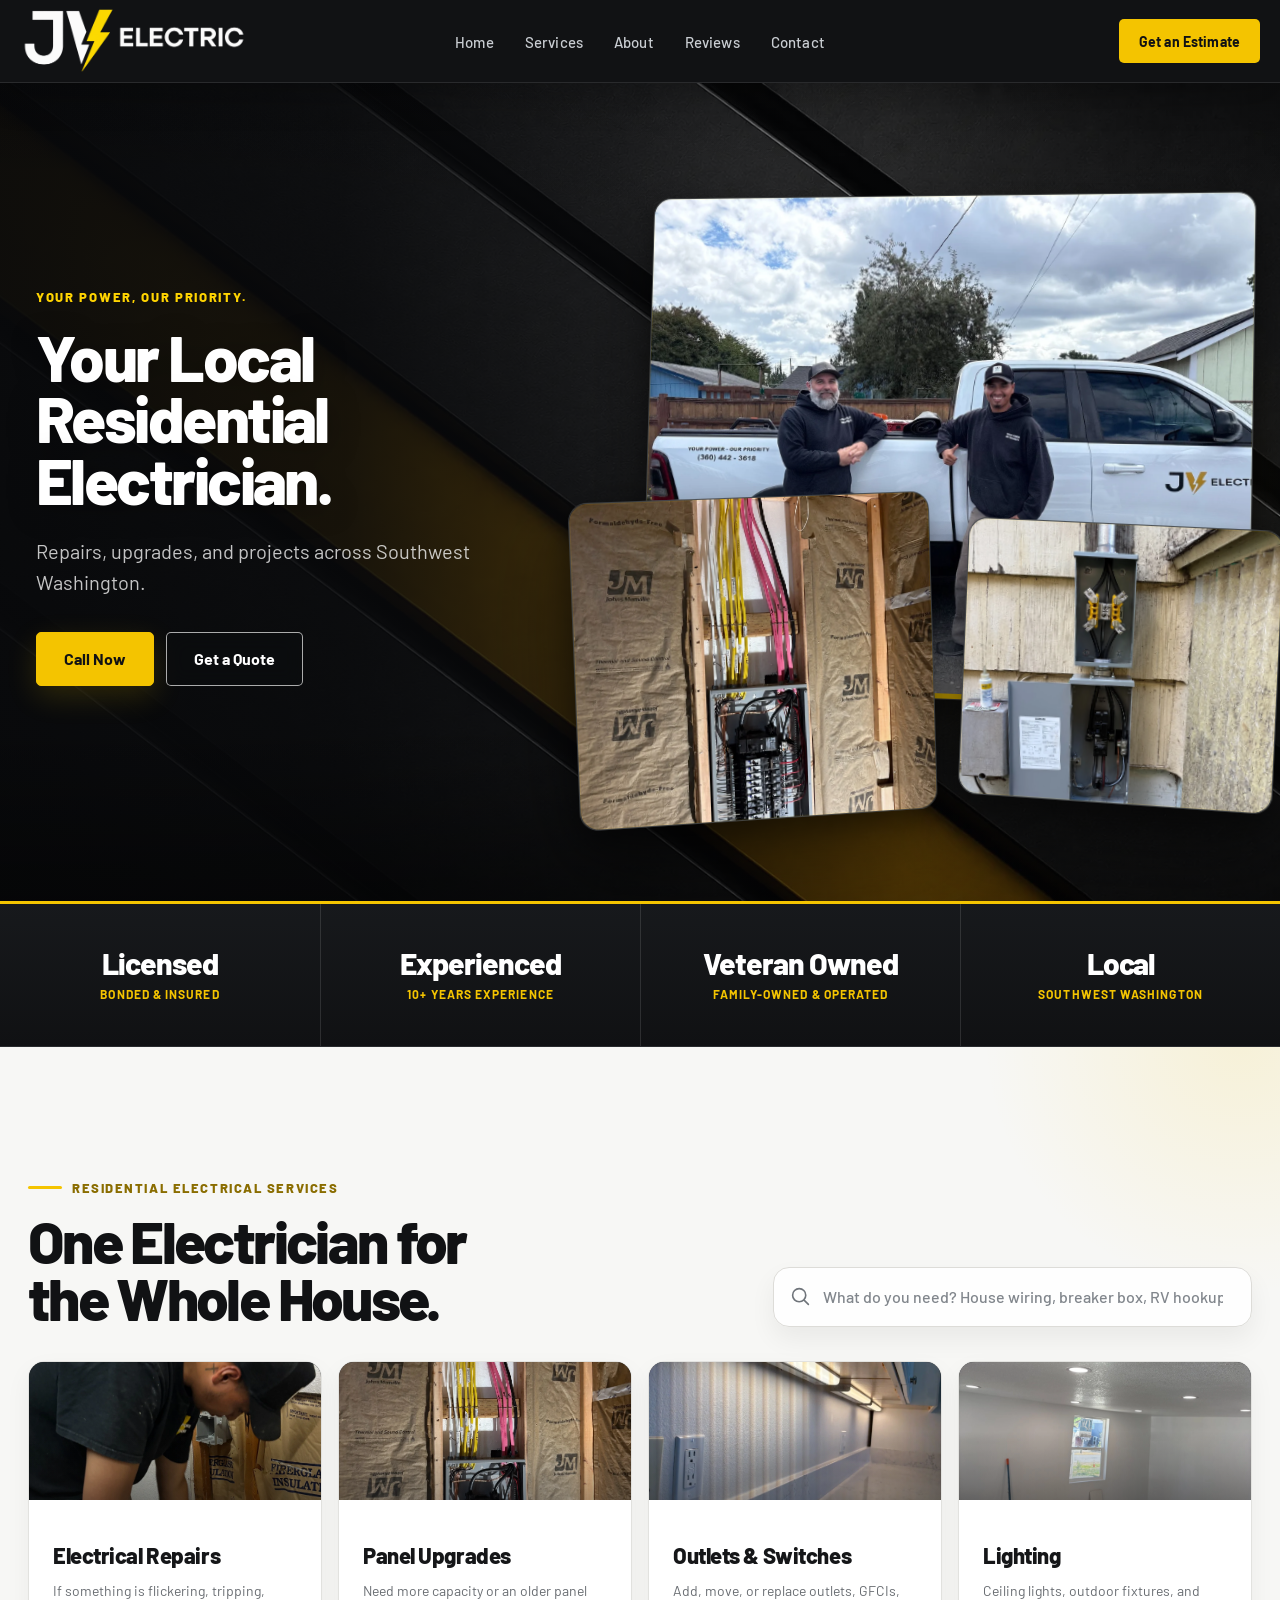
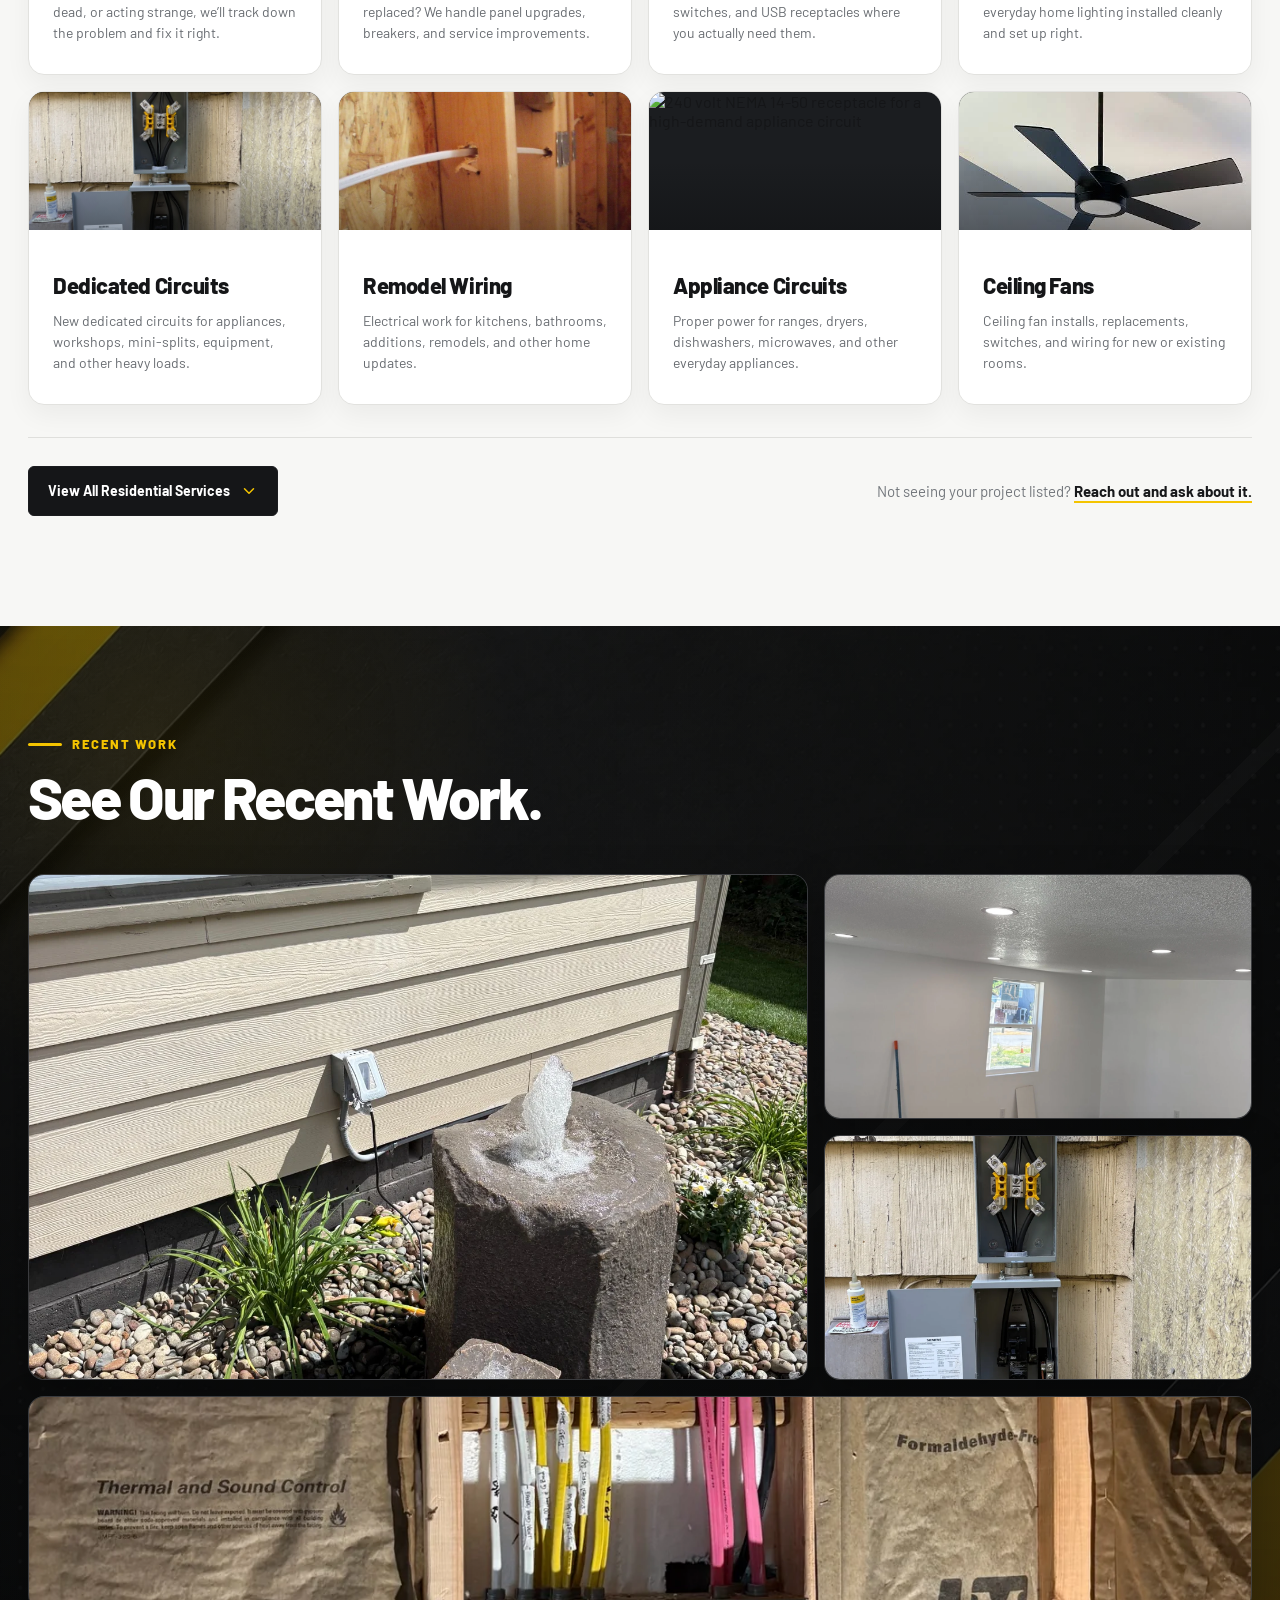
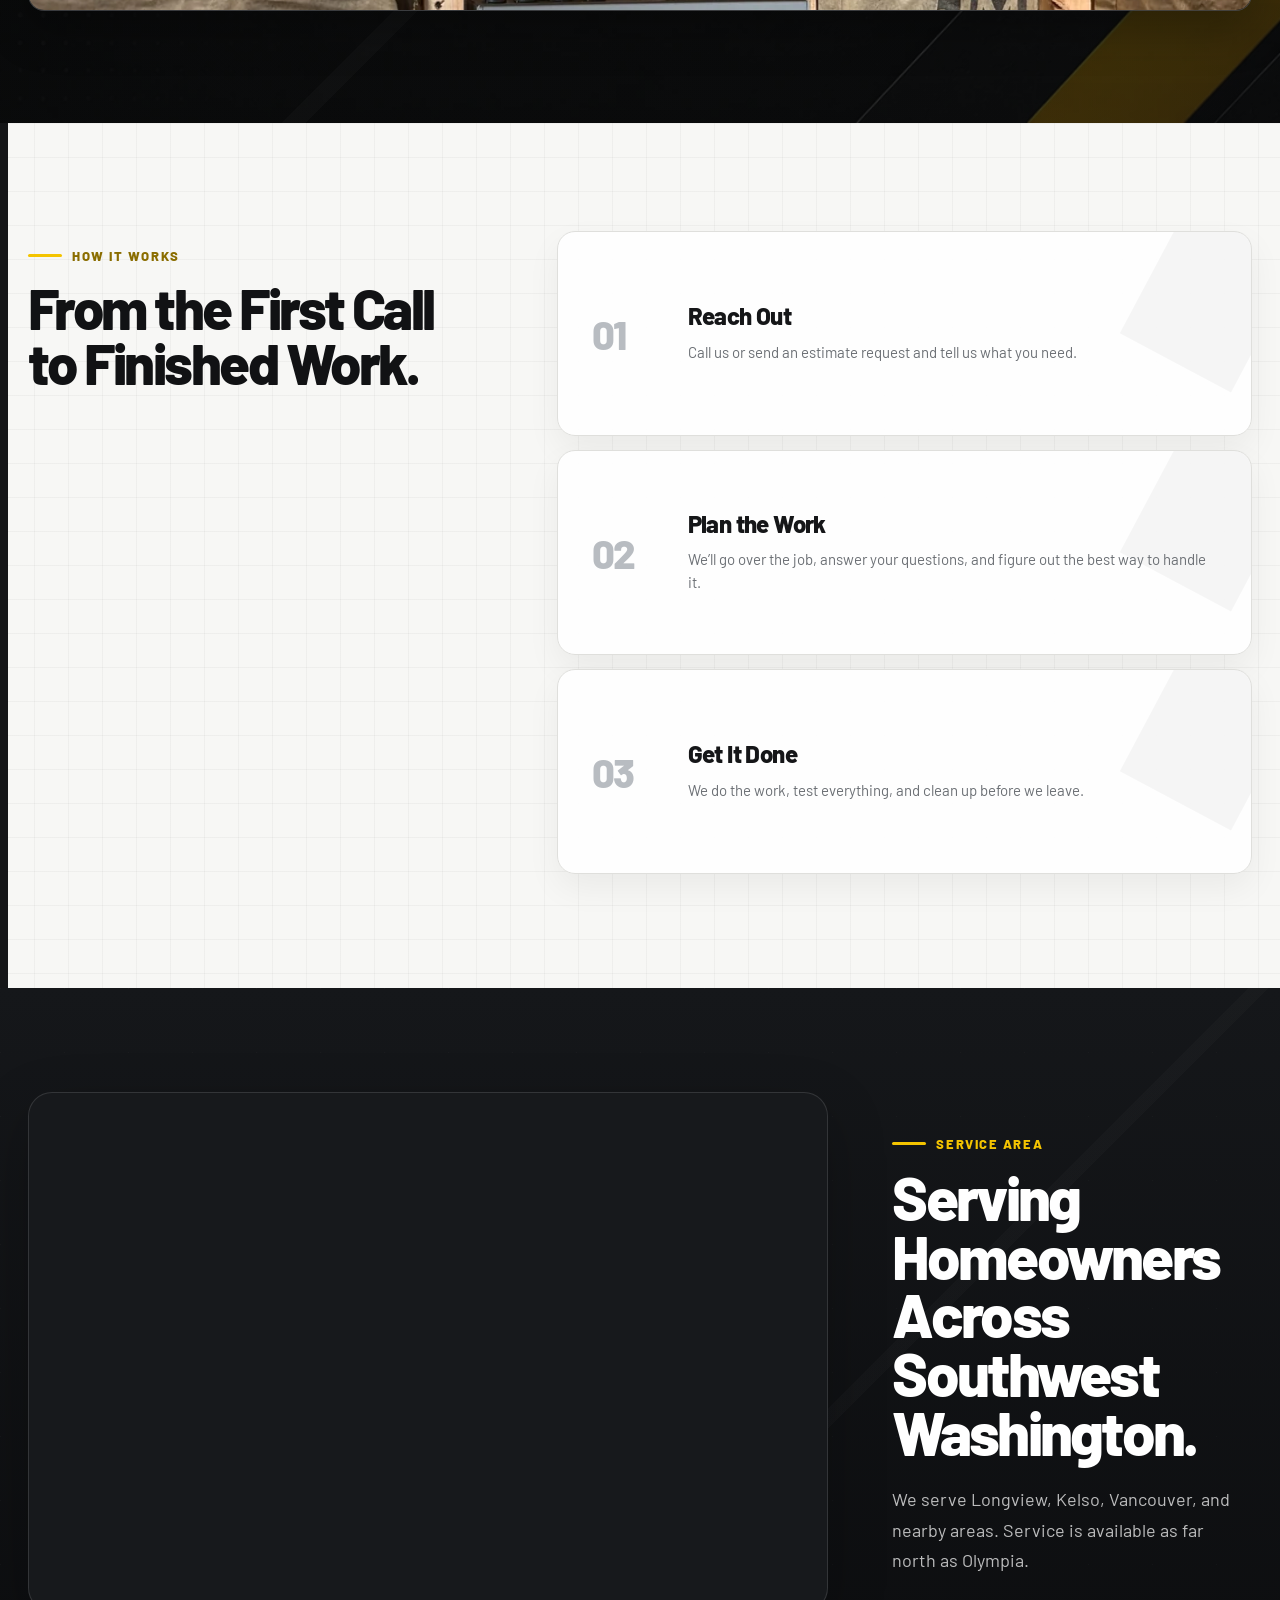
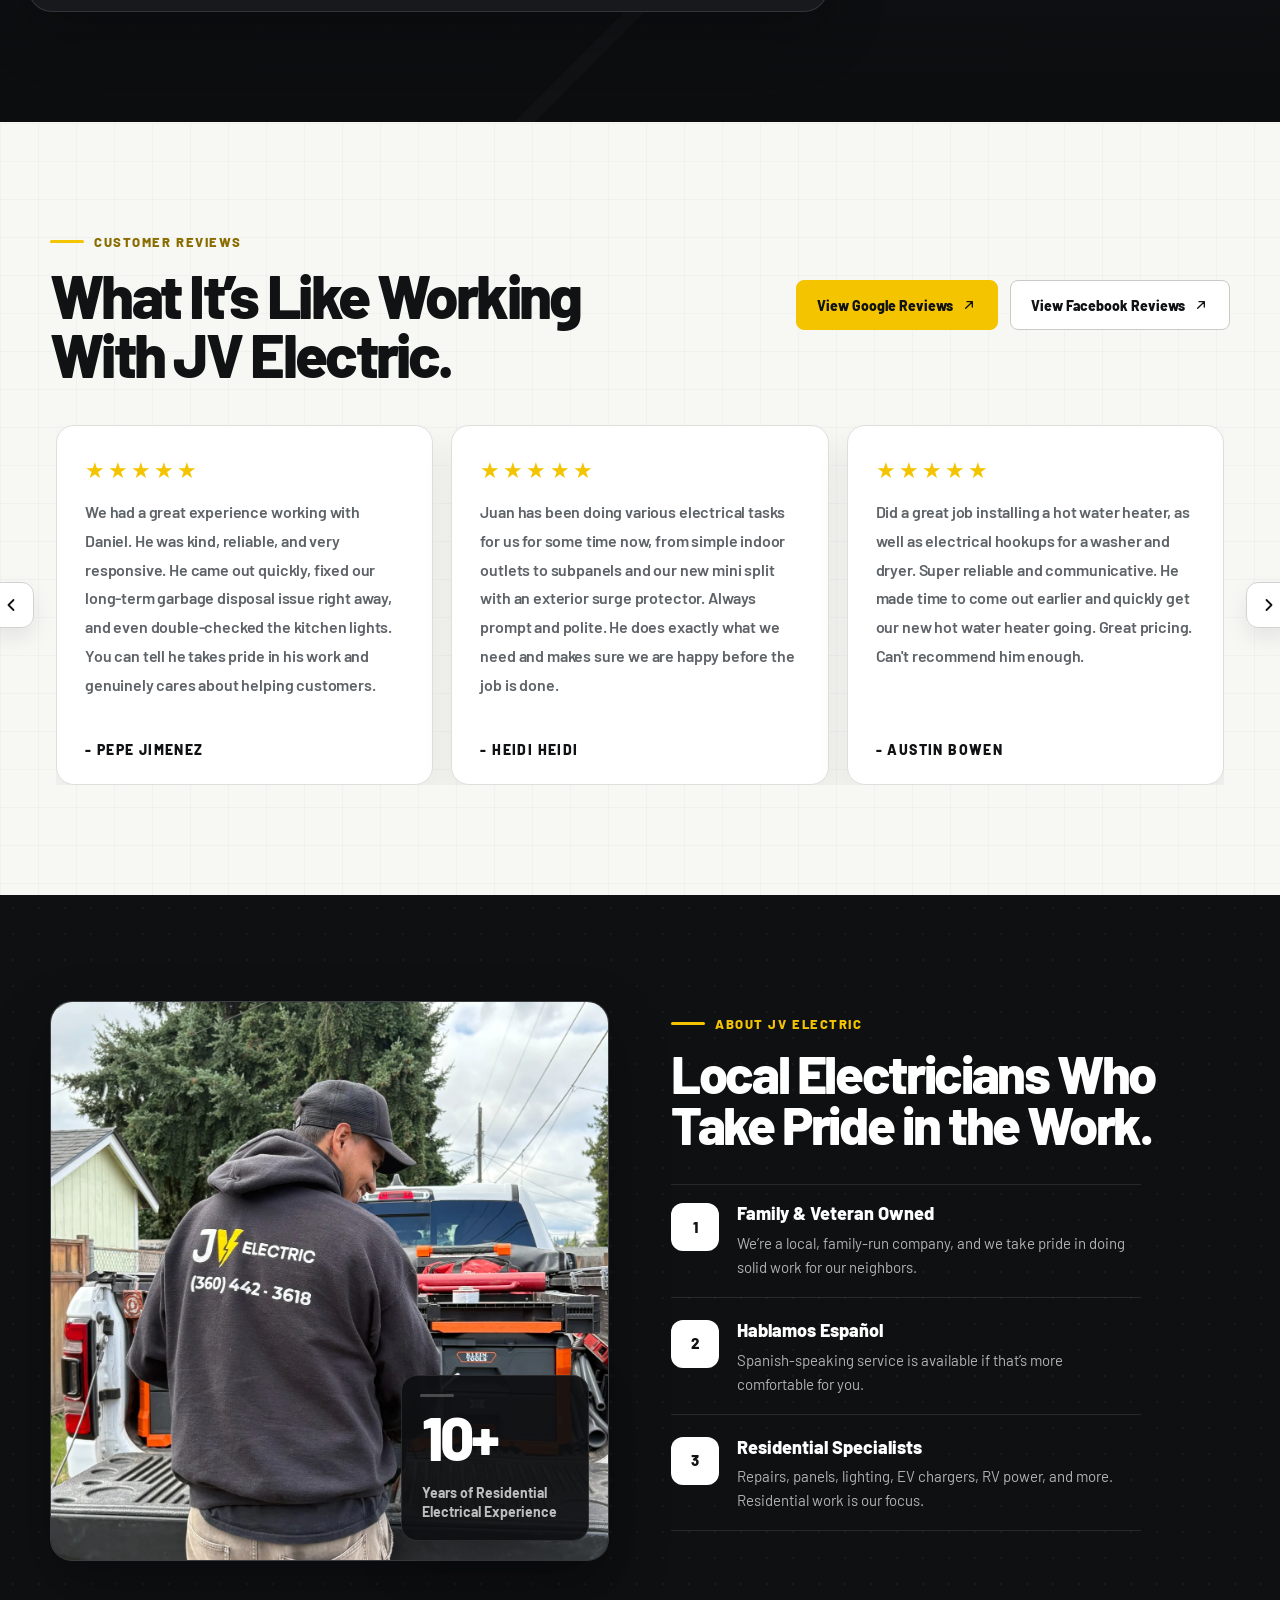
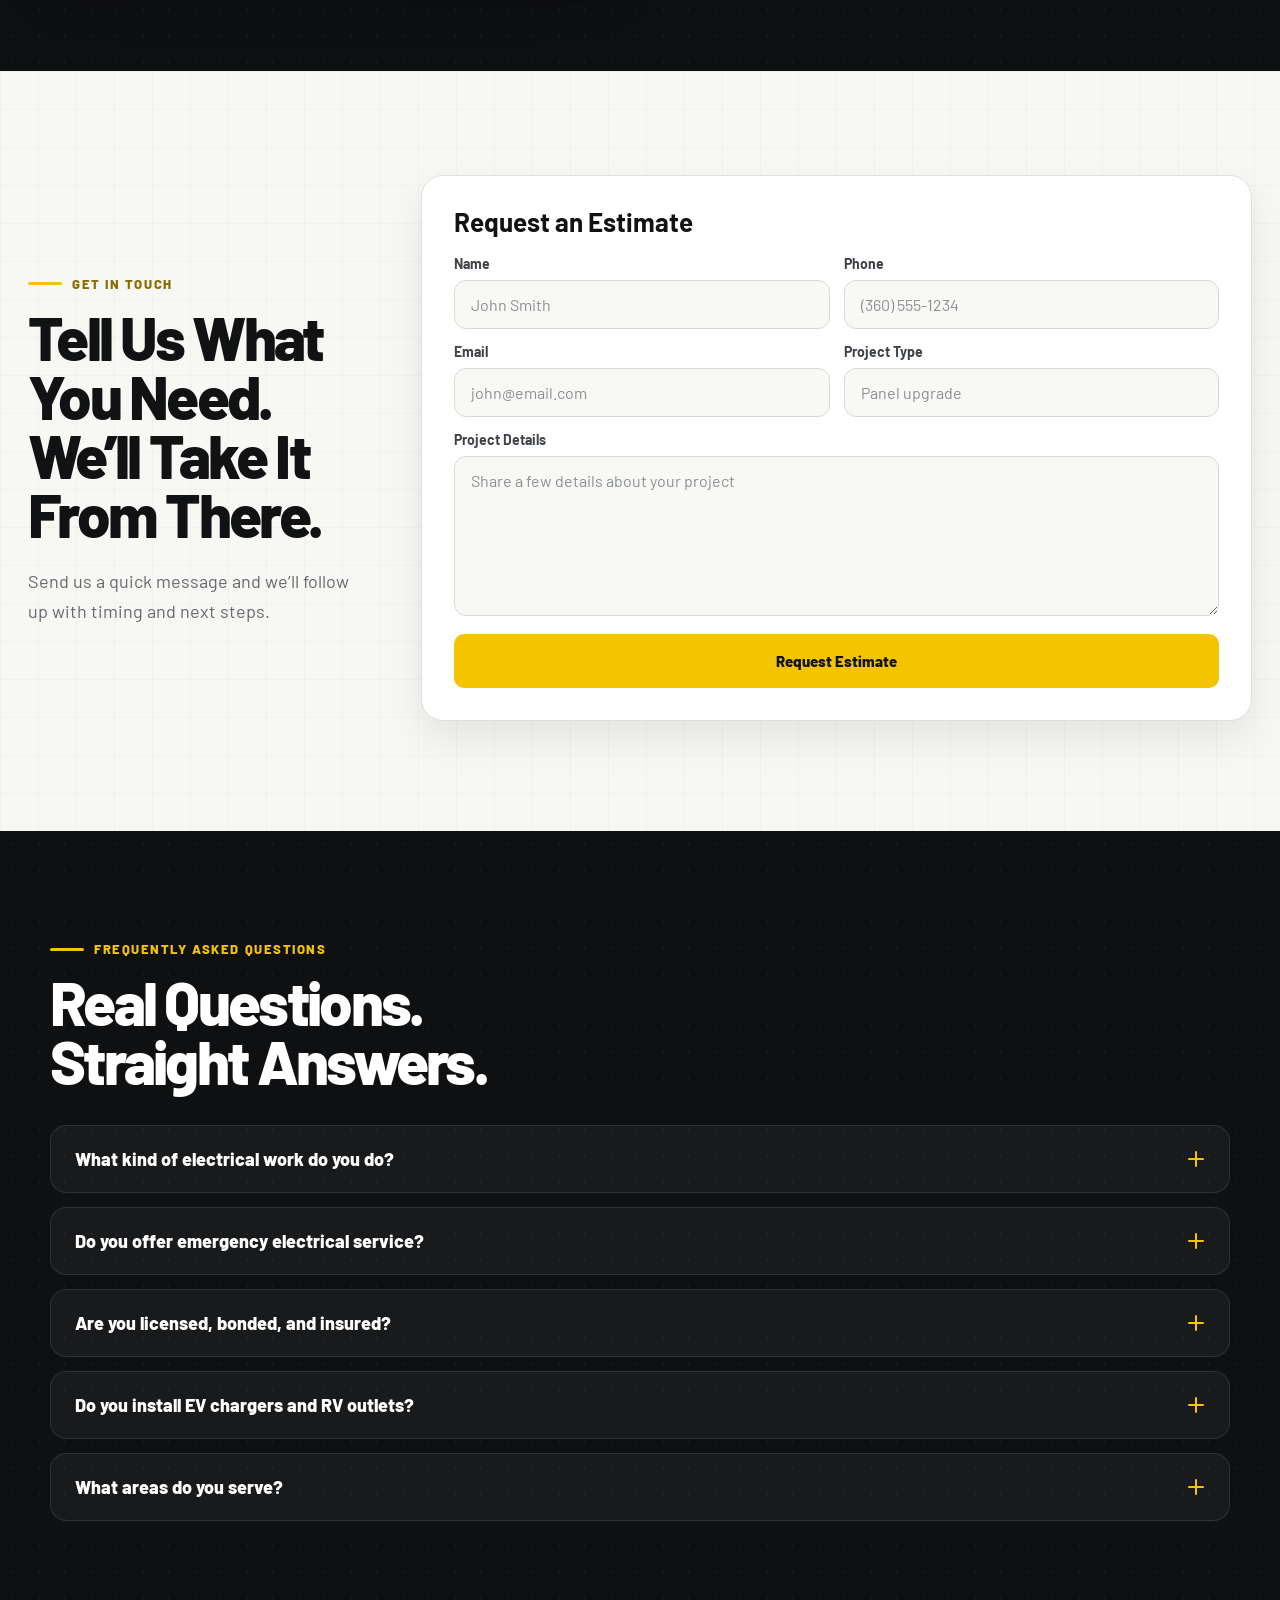
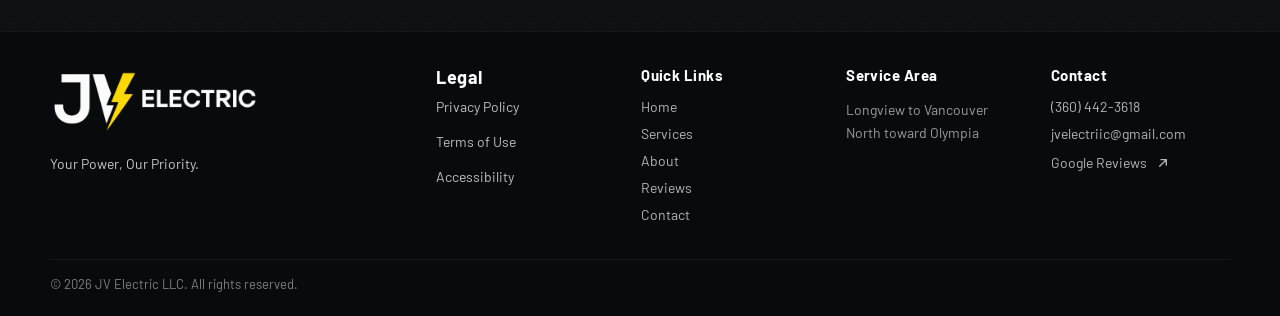
==== commit b8766918: "Add files via upload" ====
--- a/index.html
+++ b/index.html
@@ -968,6 +968,61 @@
       }
     }
 
+
+    /* ===== final checkover fixes ===== */
+    .services-search:focus-within {
+      border-color: #cfd1cd !important;
+      box-shadow: 0 10px 28px rgba(17,18,20,.06) !important;
+    }
+
+    .services-search input:focus {
+      outline: none !important;
+      box-shadow: none !important;
+    }
+
+    @media (max-width: 760px) {
+      /* Arrows physically flank the review dots now that all controls share one grid. */
+      .hero-review-carousel {
+        grid-template-columns: 1fr 42px max-content 42px 1fr !important;
+        column-gap: 4px !important;
+        align-items: center !important;
+      }
+
+      .hero-review-track {
+        grid-column: 1 / -1 !important;
+        grid-row: 1 !important;
+      }
+
+      .hero-review-prev {
+        grid-column: 2 !important;
+        grid-row: 2 !important;
+        justify-self: end !important;
+      }
+
+      .hero-review-dots {
+        grid-column: 3 !important;
+        grid-row: 2 !important;
+        justify-self: center !important;
+        align-self: center !important;
+        margin: 0 !important;
+        min-width: 58px !important;
+      }
+
+      .hero-review-next {
+        grid-column: 4 !important;
+        grid-row: 2 !important;
+        justify-self: start !important;
+      }
+
+      /* Make sure both service navigation arrows remain visible on phones. */
+      .services-rail-button {
+        display: grid !important;
+      }
+
+      .services-rail-prev { left: 6px !important; }
+      .services-rail-next { right: 6px !important; }
+    }
+
   </style>
 </head>
 <body>
@@ -1020,7 +1075,7 @@
       <div class="hero-inner">
         <div class="hero-copy">
           <p class="hero-slogan">Your Power, Our Priority.</p>
-          <h1><span class="desktop-copy-only">Your Local Residential Electrician.</span><span class="mobile-copy-only">Your Local Electrician for Repairs, Upgrades &amp; More.</span></h1>
+          <h1><span class="desktop-copy-only">Your Local Residential Electrician.</span><span class="mobile-copy-only">Your Local Electrician for Repairs, Upgrades &amp; Home Projects.</span></h1>
           <p><span class="desktop-copy-only">Repairs, upgrades, and projects across Southwest Washington.</span><span class="mobile-copy-only">Repairs, upgrades, and home projects across Southwest Washington.</span></p>
           <div class="hero-actions">
             <a class="hero-call" href="tel:+13604423618">Call Now</a>
@@ -1122,8 +1177,9 @@
           <button class="hero-review-button hero-review-next" type="button" aria-label="Next highlighted review">
             <svg viewBox="0 0 24 24" aria-hidden="true"><path d="m9 18 6-6-6-6"/></svg>
           </button>
-        </div>
-        <div class="hero-review-dots" aria-label="Highlighted review navigation"></div>
+
+          <div class="hero-review-dots" aria-label="Highlighted review navigation"></div>
+        </div>
       </div>
     </section>
 
@@ -1335,6 +1391,10 @@
             </div>
           </article>
         </div>
+          <button class="services-rail-button services-rail-next" type="button" aria-label="Next electrical service">
+            <svg viewBox="0 0 24 24" aria-hidden="true"><path d="m9 18 6-6-6-6"/></svg>
+          </button>
+        </div>
 
         <div class="services-empty" id="services-empty" hidden>
           <p>No exact match found. Try terms like <strong>panel</strong>, <strong>EV</strong>, <strong>motorhome</strong>, or <strong>hot tub</strong>.</p>
@@ -1365,10 +1425,10 @@
             <div class="work-placeholder has-photo"><img src="jv-outdoor-gfci-fountain.webp" alt="Outdoor electrical power installed beside a rock water feature" loading="lazy" style="object-position: center 50%;" /></div>
           </figure>
           <figure class="work-card work-card-top">
-            <div class="work-placeholder has-photo"><img src="jv-service-upgrade-open.webp" alt="Organized residential service upgrade wiring" loading="lazy" style="object-position: center 50%;" /></div>
+            <div class="work-placeholder has-photo"><img src="jv-recessed-lighting-room.webp" alt="Finished recessed lighting installation in a residential room" loading="lazy" style="object-position: center 58%;" /></div>
           </figure>
           <figure class="work-card work-card-bottom">
-            <div class="work-placeholder has-photo"><img src="jv-recessed-lighting-room.webp" alt="Finished recessed lighting installation in a residential room" loading="lazy" style="object-position: center 58%;" /></div>
+            <div class="work-placeholder has-photo"><img src="jv-service-upgrade-open.webp" alt="Organized residential service upgrade wiring" loading="lazy" style="object-position: center 50%;" /></div>
           </figure>
           <figure class="work-card work-card-wide">
             <div class="work-placeholder has-photo"><img src="jv-breaker-panel-interior.webp" alt="Finished residential breaker panel with organized wiring" loading="lazy" style="object-position: center 50%;" /></div>
@@ -1382,7 +1442,7 @@
       <div class="process-inner">
         <div class="process-intro">
           <span class="section-kicker">How It Works</span>
-          <h2><span class="process-title-desktop">Simple From the First Call to the Final Check.</span><span class="process-title-mobile">Simple From First Call to Final Check.</span></h2>
+          <h2><span class="process-title-desktop">From the First Call to Finished Work.</span><span class="process-title-mobile">From the First Call to Finished Work.</span></h2>
           <p class="process-intro-copy"><span class="process-copy-desktop">We keep the process simple and make sure you know what to expect.</span><span class="process-copy-mobile"></span></p>
         </div>
 
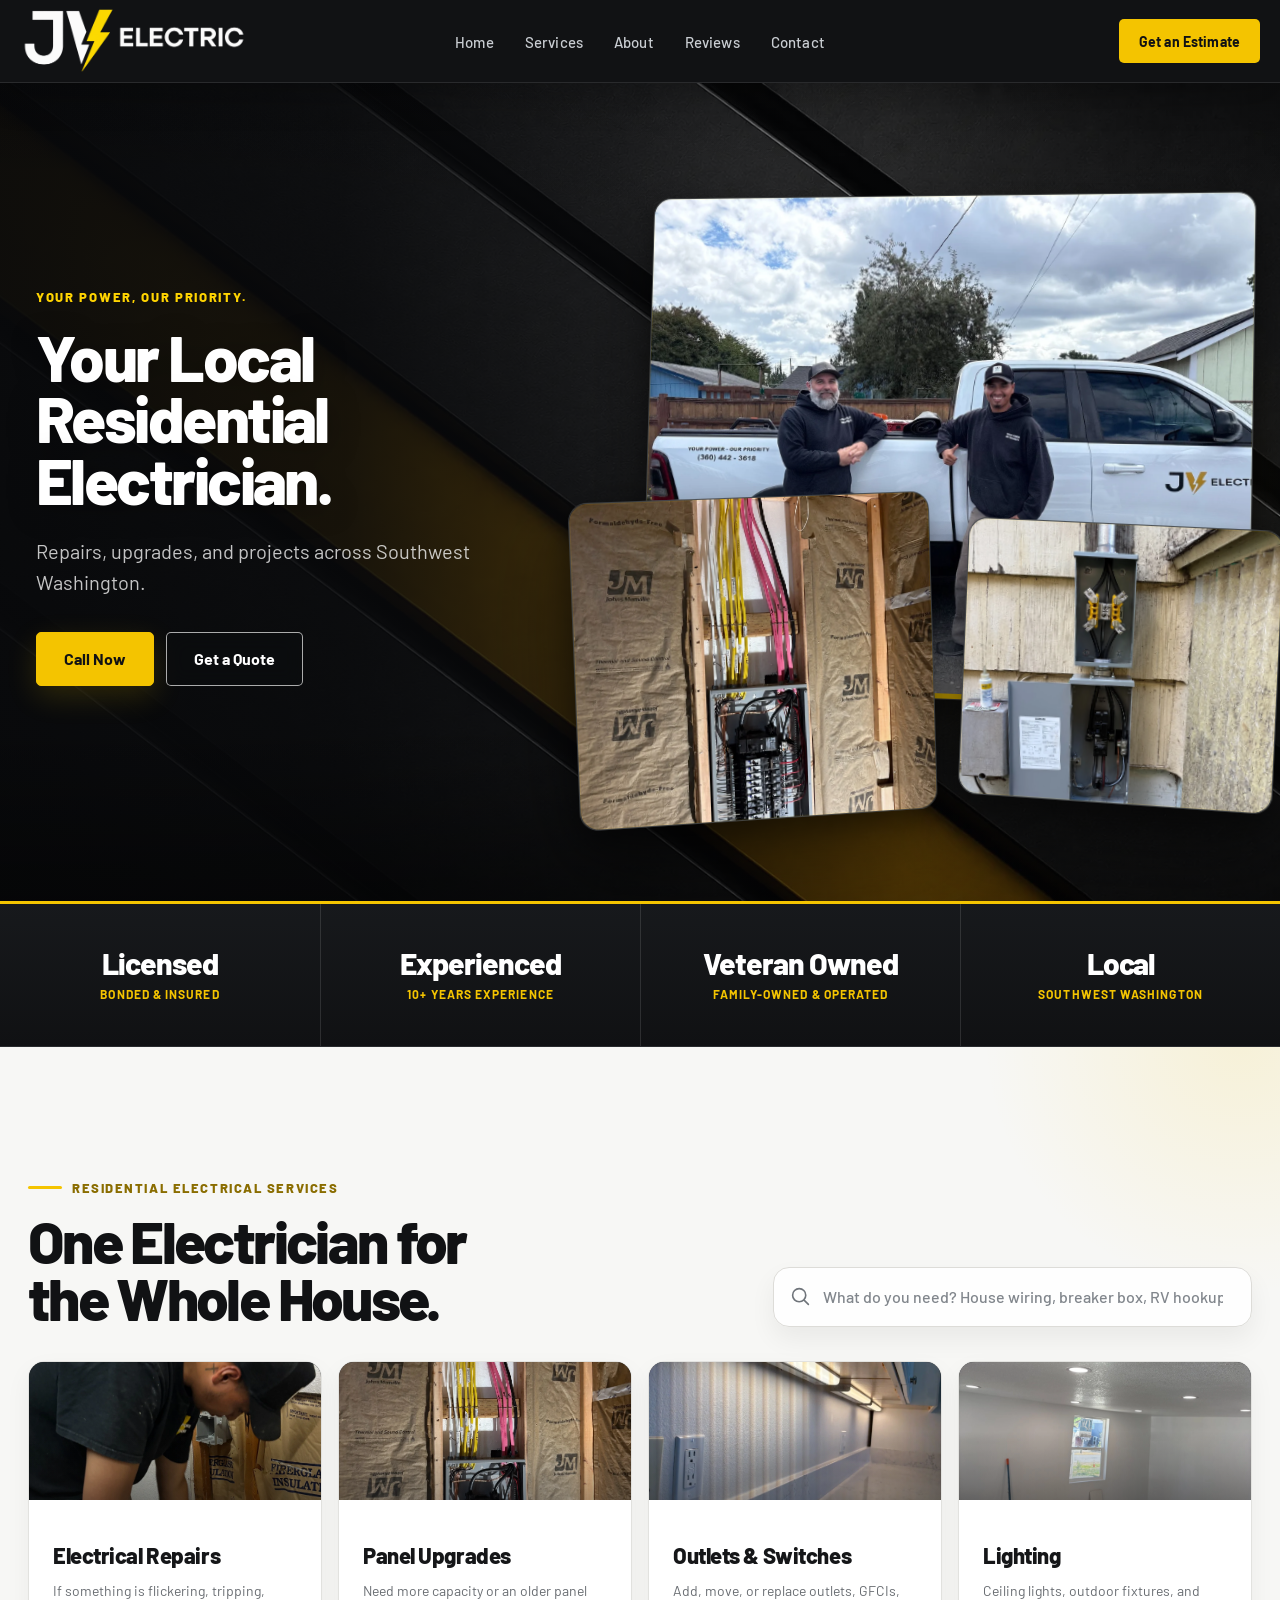
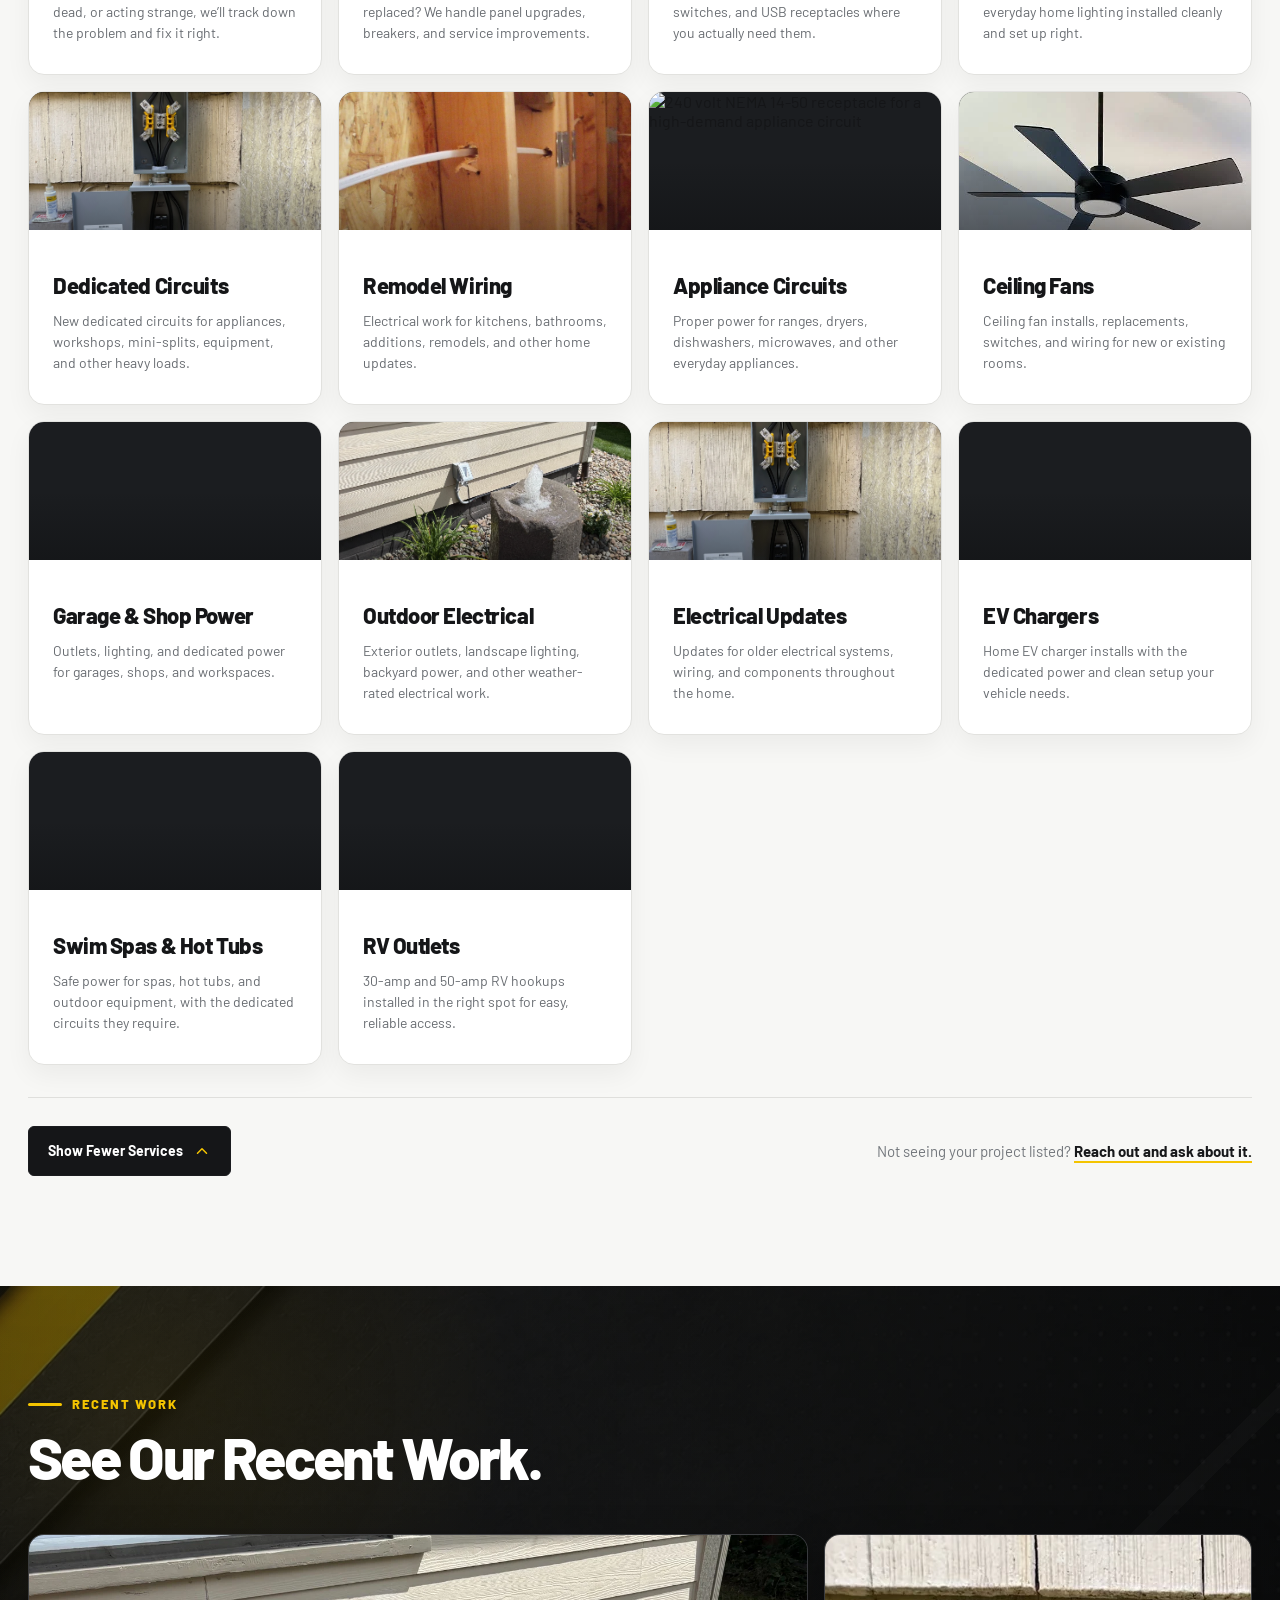
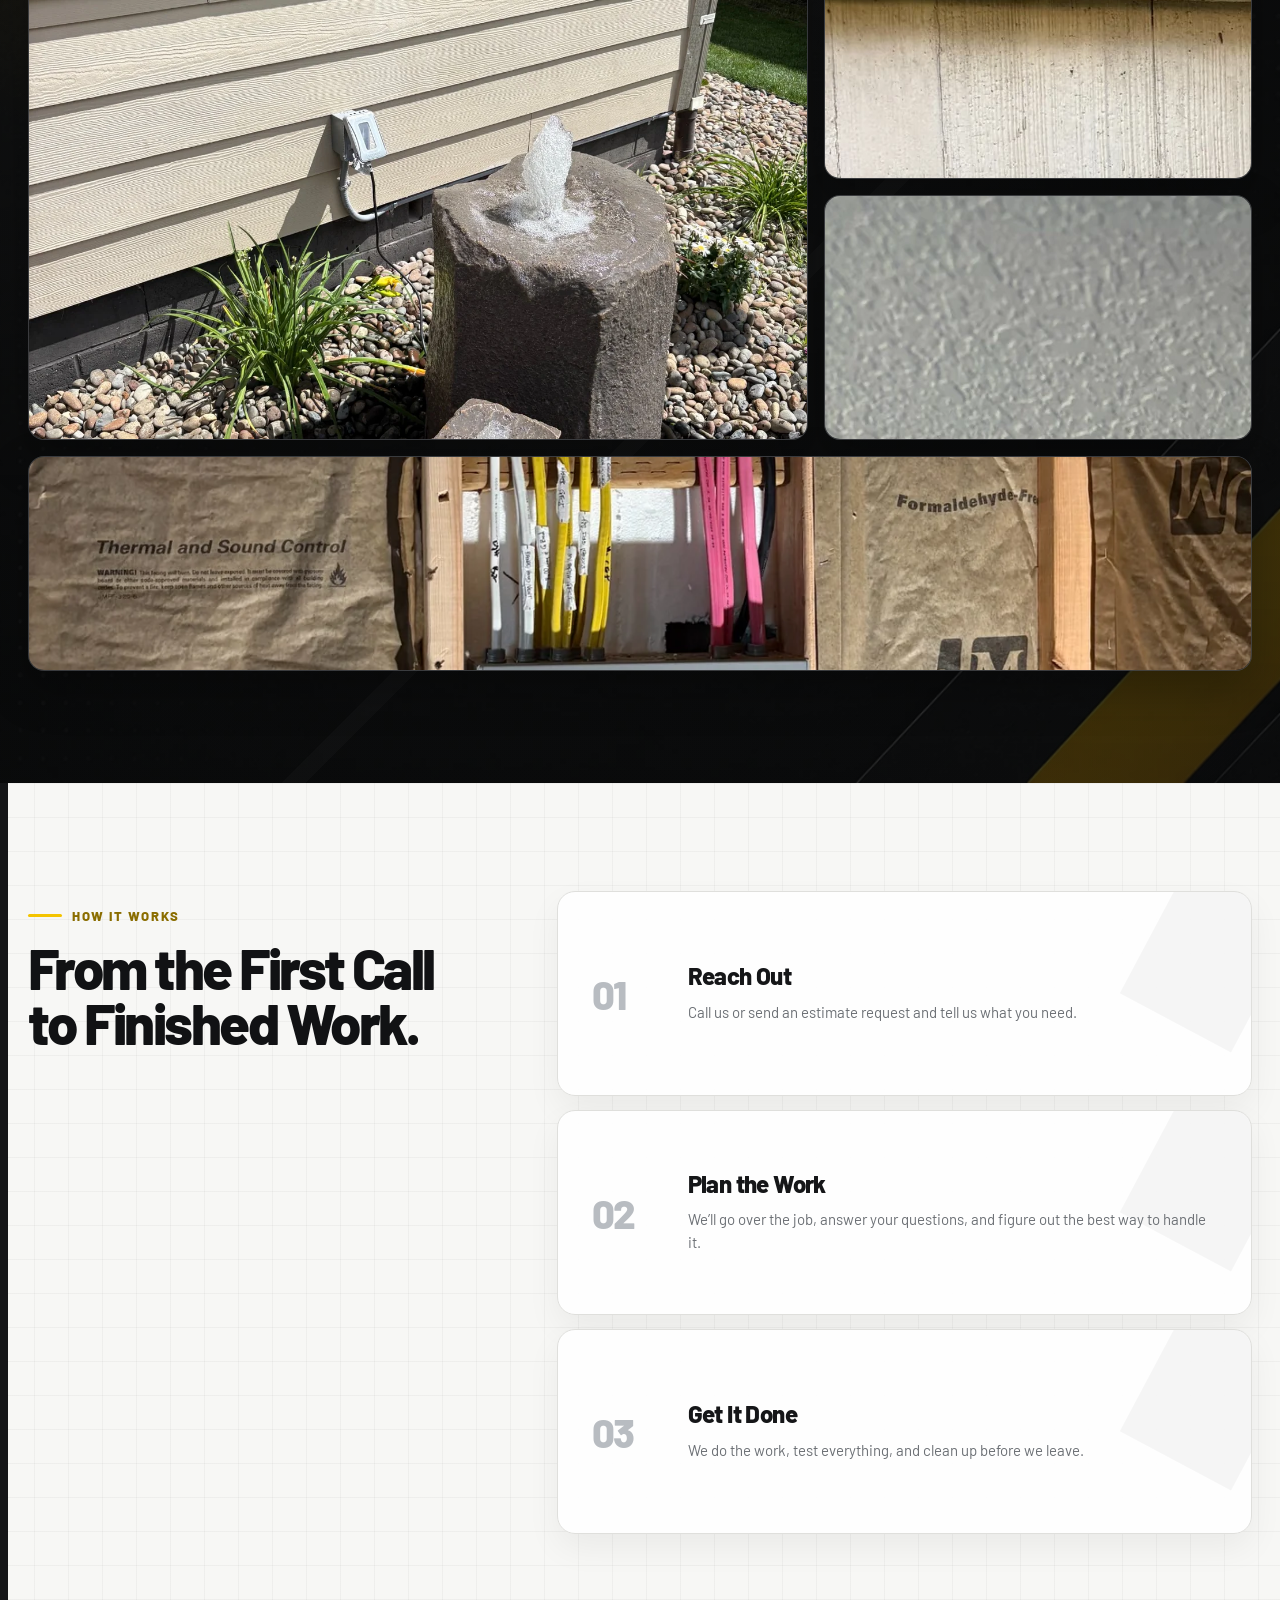
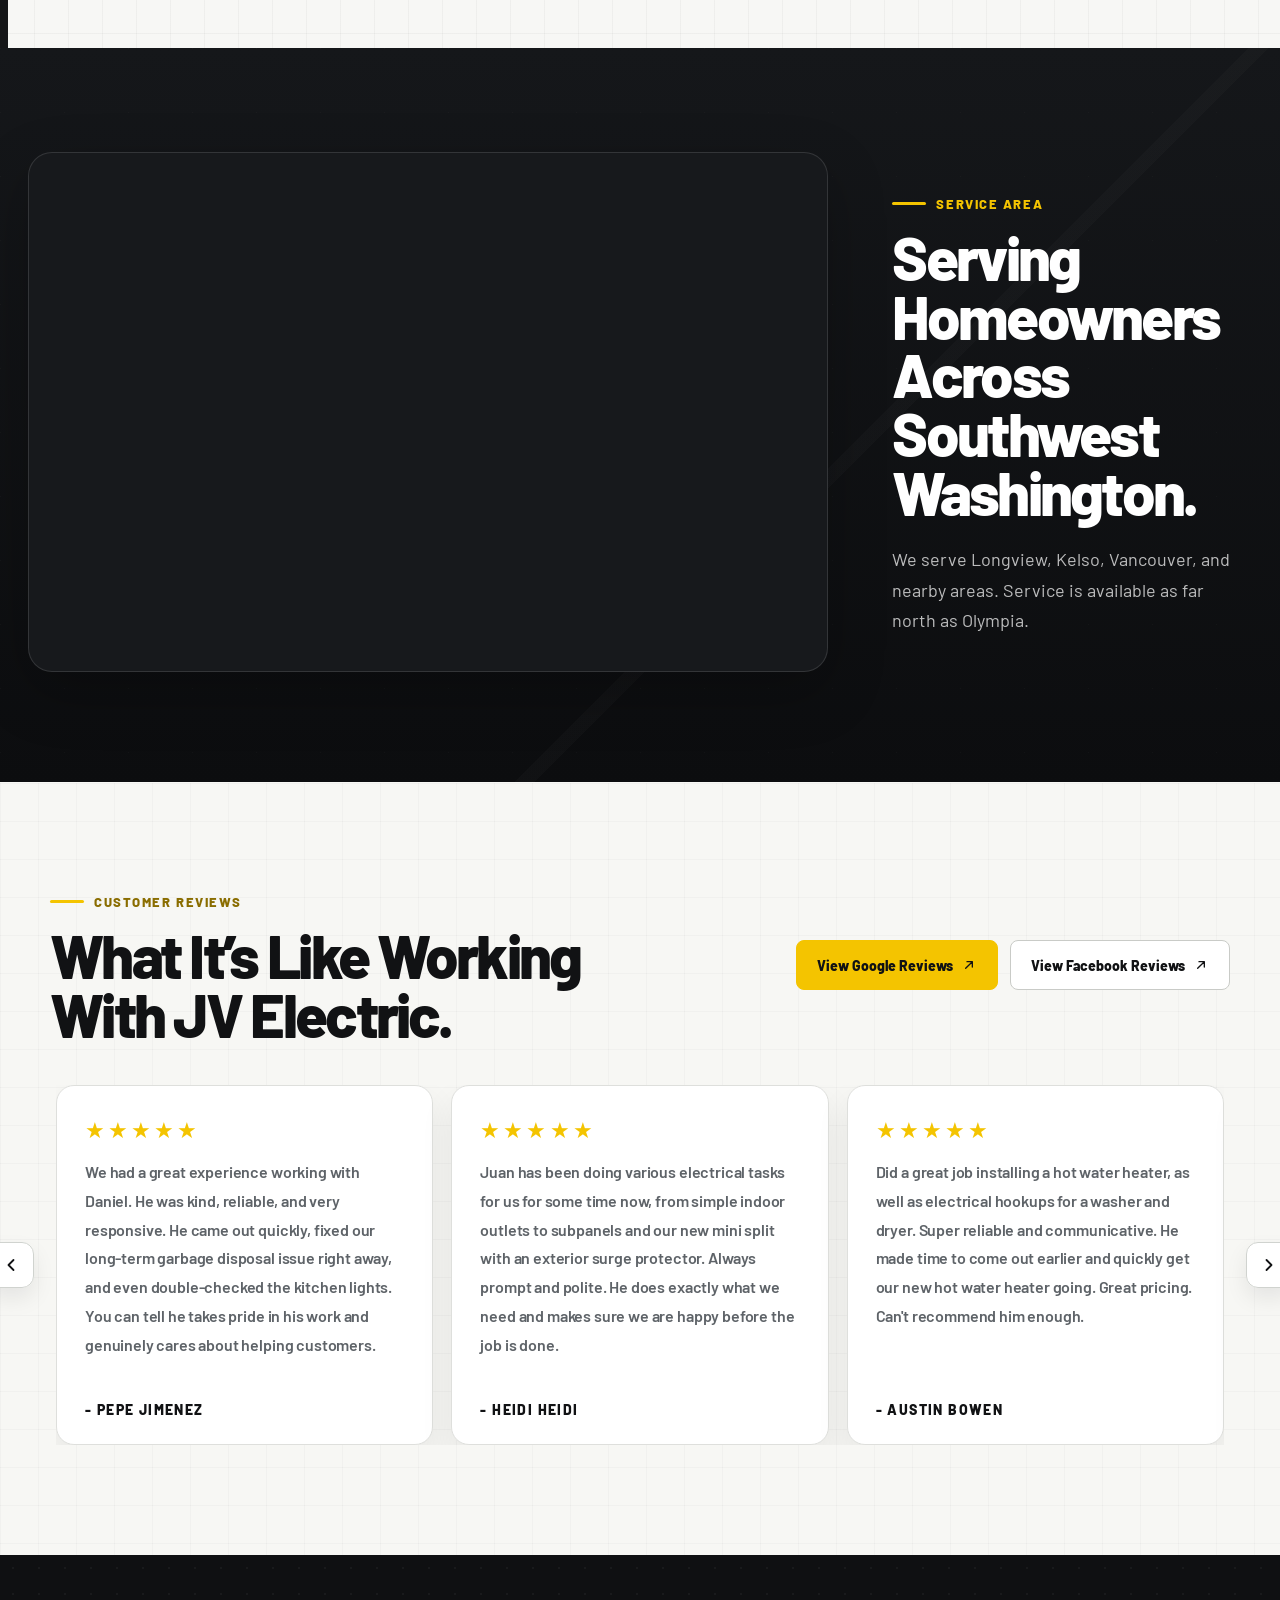
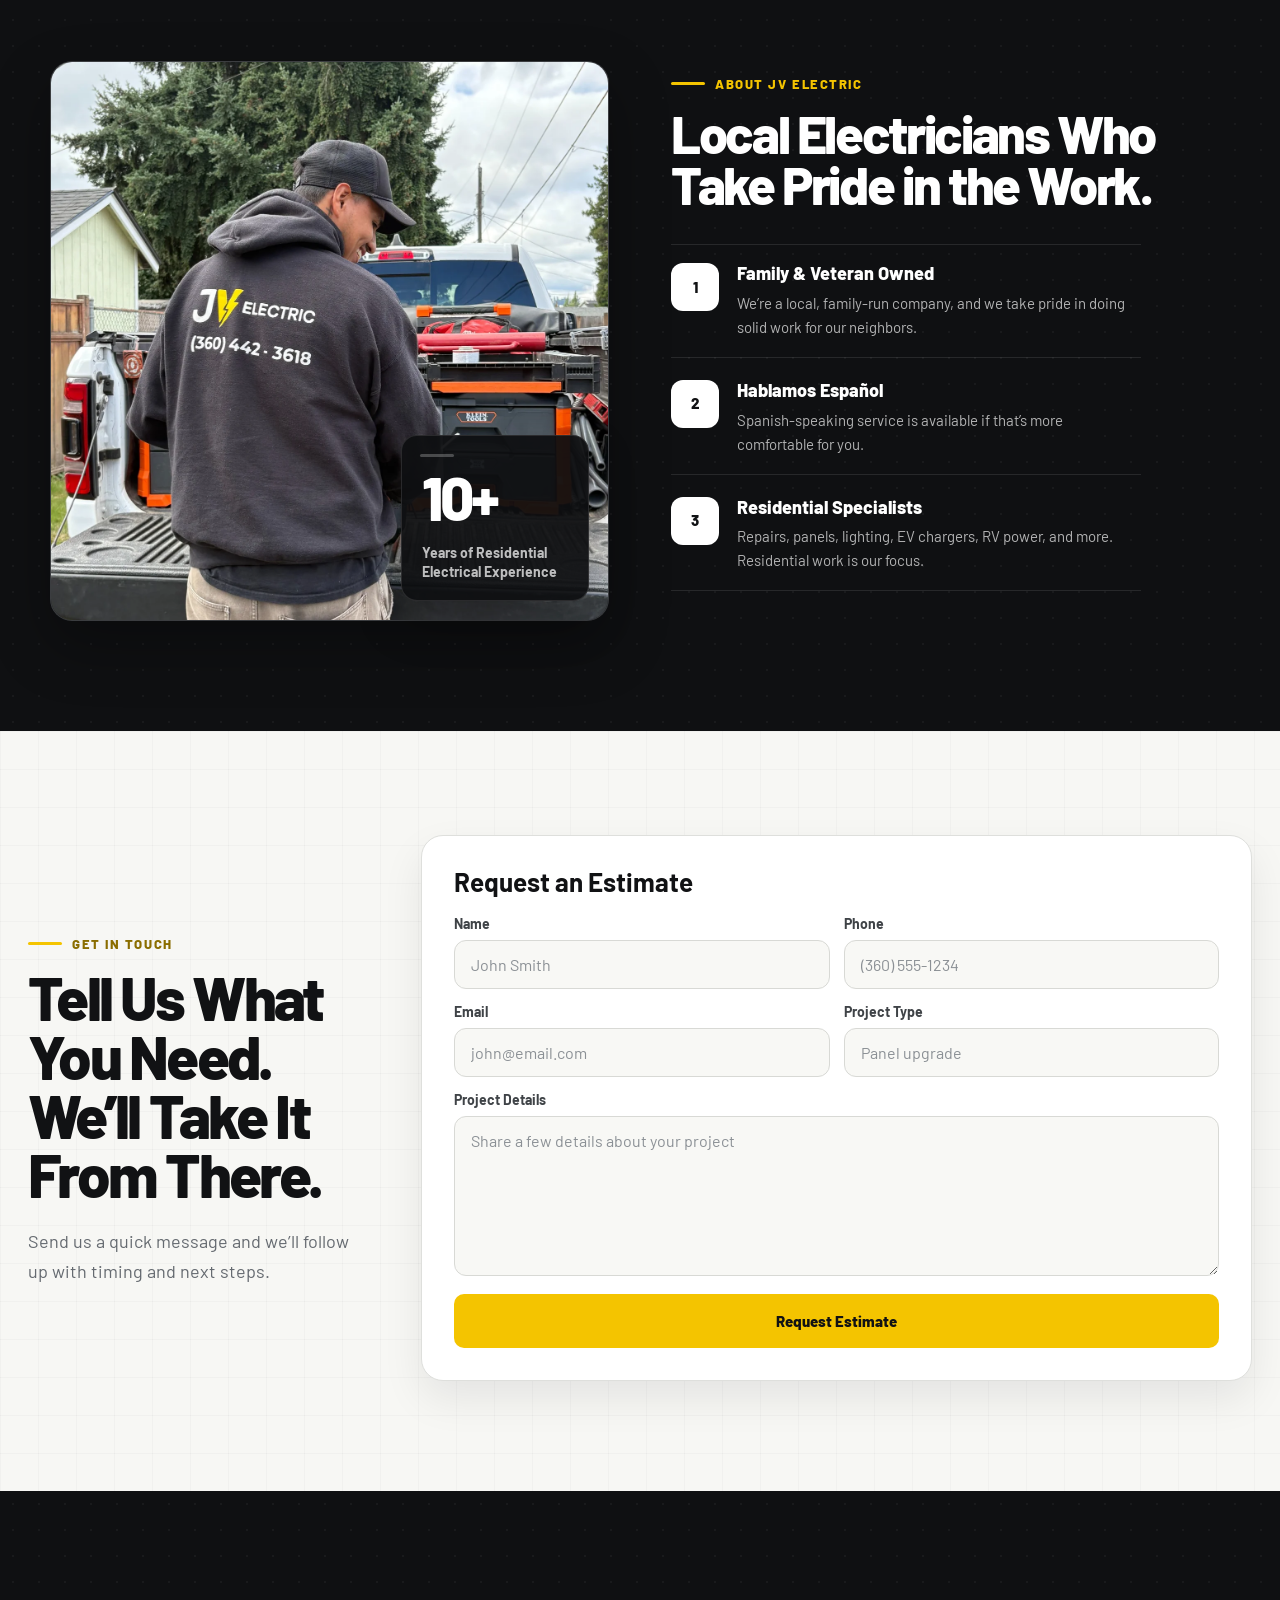
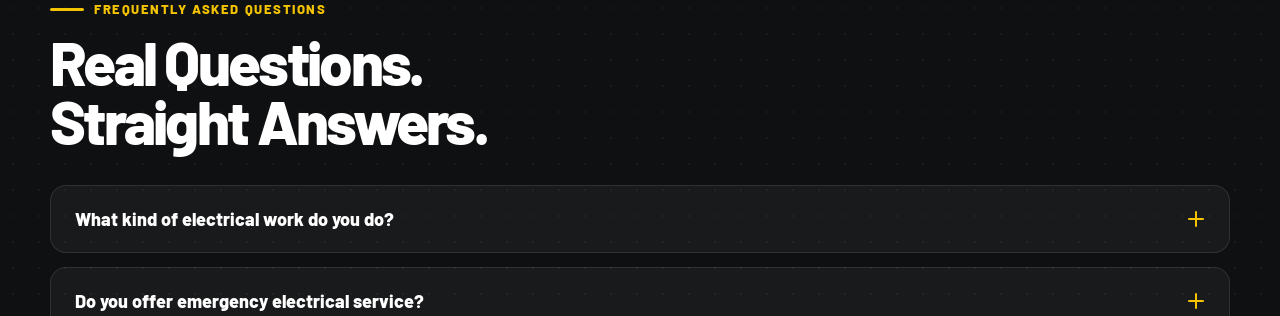
==== commit 64020853: "Add files via upload" ====
--- a/index.html
+++ b/index.html
@@ -1425,10 +1425,20 @@
             <div class="work-placeholder has-photo"><img src="jv-outdoor-gfci-fountain.webp" alt="Outdoor electrical power installed beside a rock water feature" loading="lazy" style="object-position: center 50%;" /></div>
           </figure>
           <figure class="work-card work-card-top">
-            <div class="work-placeholder has-photo"><img src="jv-recessed-lighting-room.webp" alt="Finished recessed lighting installation in a residential room" loading="lazy" style="object-position: center 58%;" /></div>
+            <div class="work-placeholder has-photo">
+              <picture>
+                <source media="(max-width: 760px)" srcset="jv-service-upgrade-open.webp" />
+                <img src="jv-recessed-lighting-room.webp" alt="Recent JV Electric residential electrical project" loading="lazy" style="object-position: center 58%;" />
+              </picture>
+            </div>
           </figure>
           <figure class="work-card work-card-bottom">
-            <div class="work-placeholder has-photo"><img src="jv-service-upgrade-open.webp" alt="Organized residential service upgrade wiring" loading="lazy" style="object-position: center 50%;" /></div>
+            <div class="work-placeholder has-photo">
+              <picture>
+                <source media="(max-width: 760px)" srcset="jv-recessed-lighting-room.webp" />
+                <img src="jv-service-upgrade-open.webp" alt="Recent JV Electric residential electrical project" loading="lazy" style="object-position: center 50%;" />
+              </picture>
+            </div>
           </figure>
           <figure class="work-card work-card-wide">
             <div class="work-placeholder has-photo"><img src="jv-breaker-panel-interior.webp" alt="Finished residential breaker panel with organized wiring" loading="lazy" style="object-position: center 50%;" /></div>
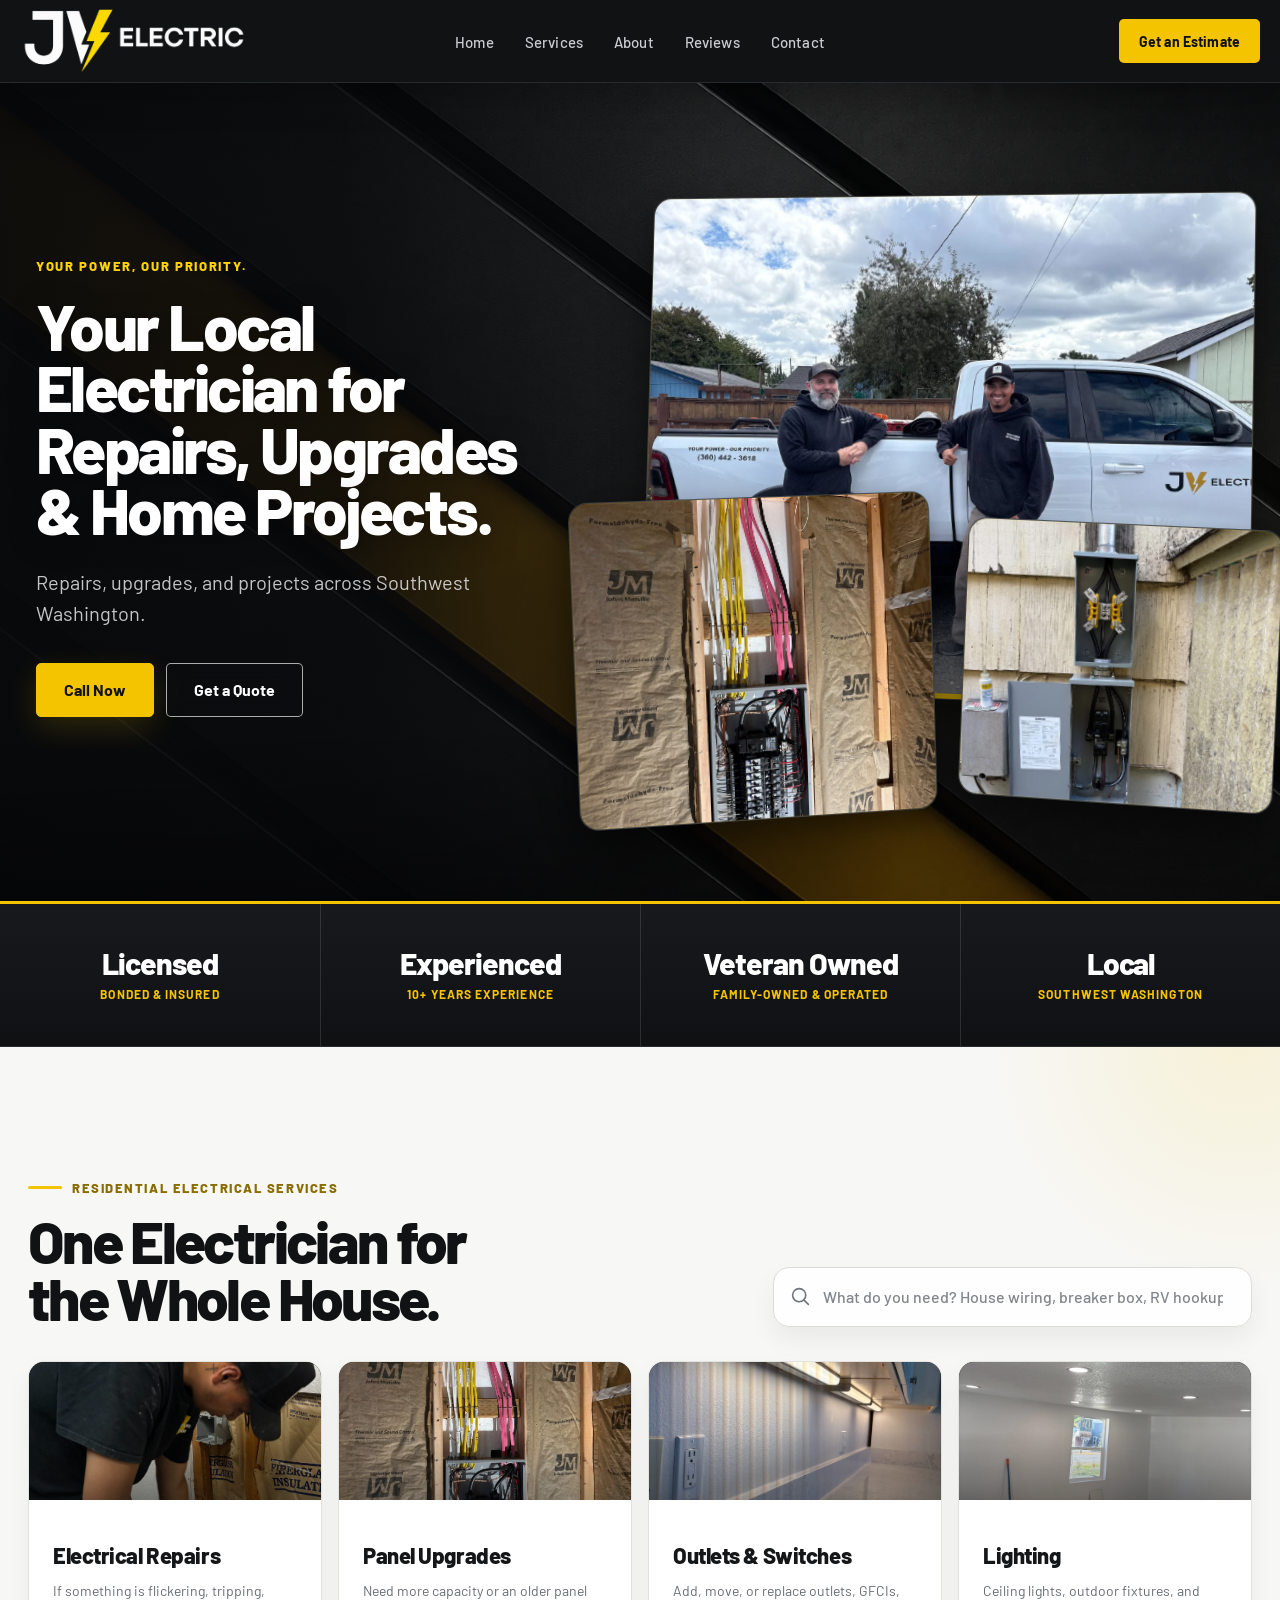
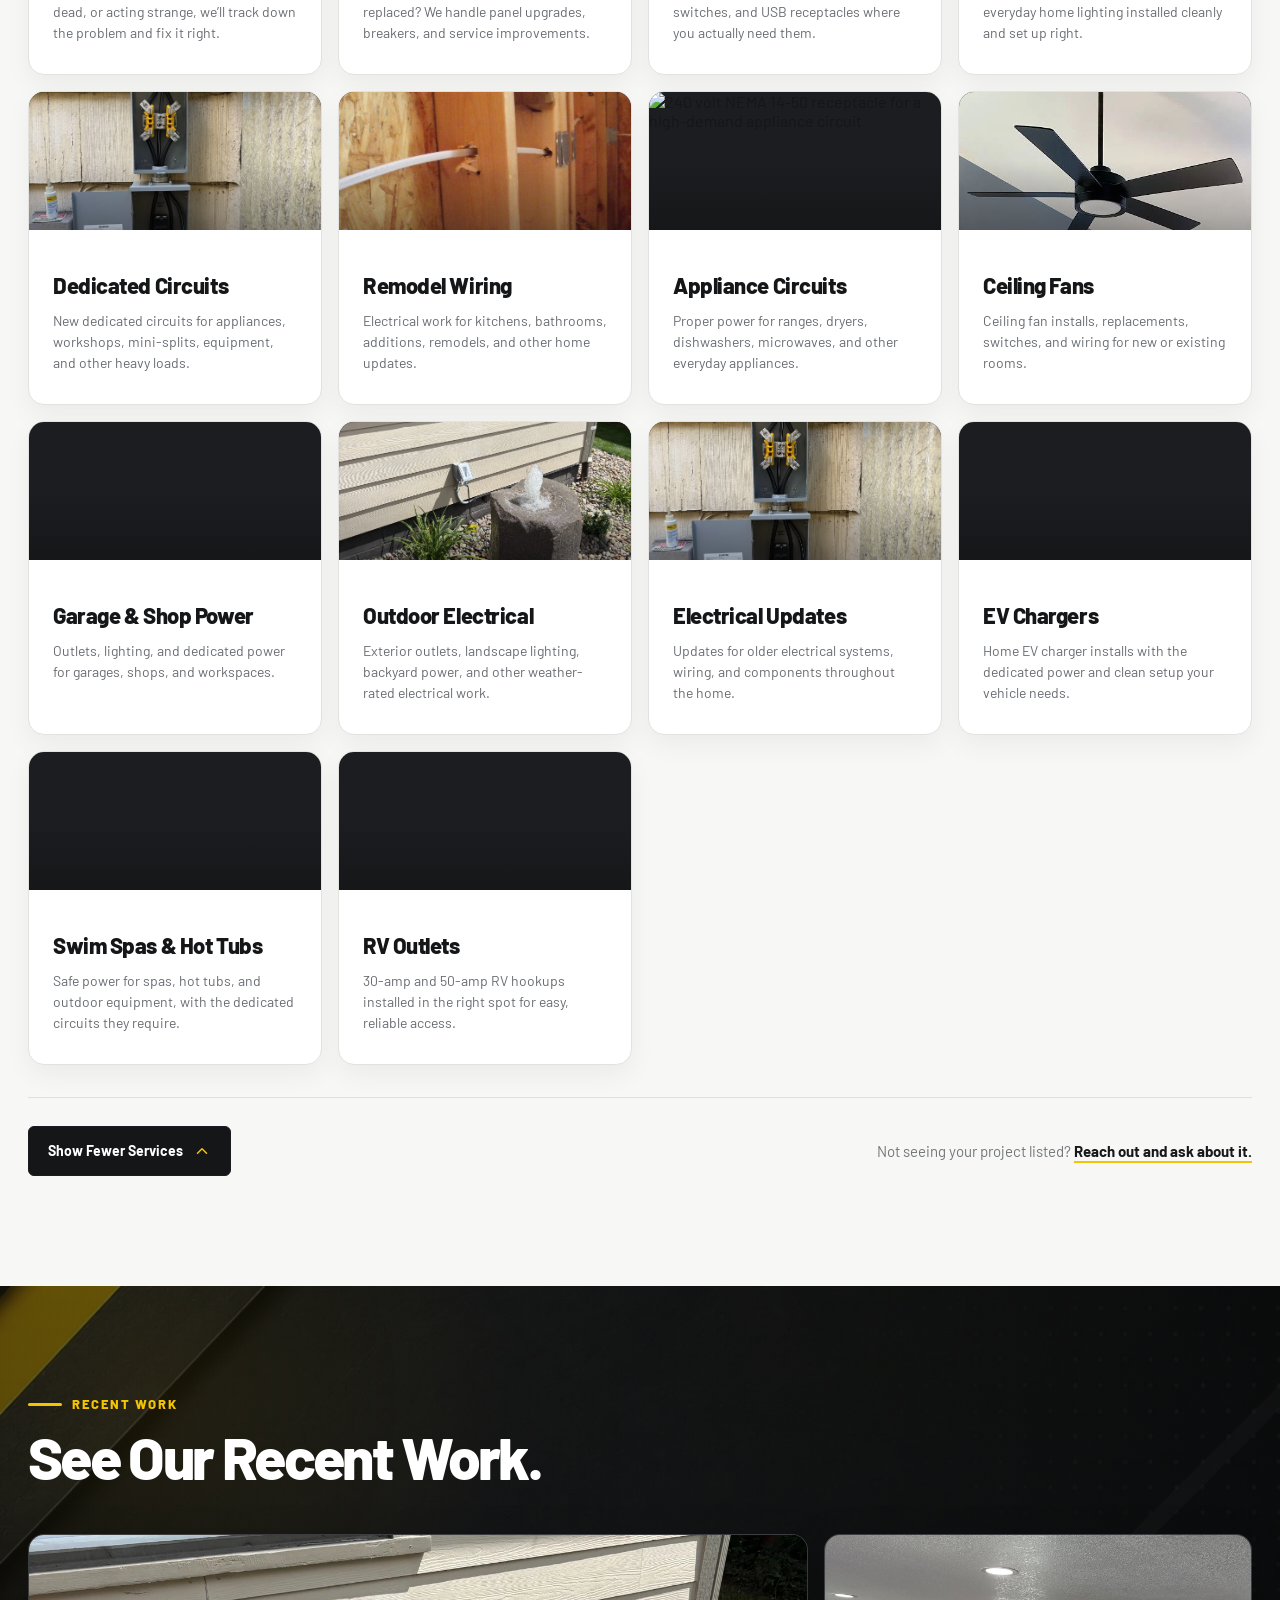
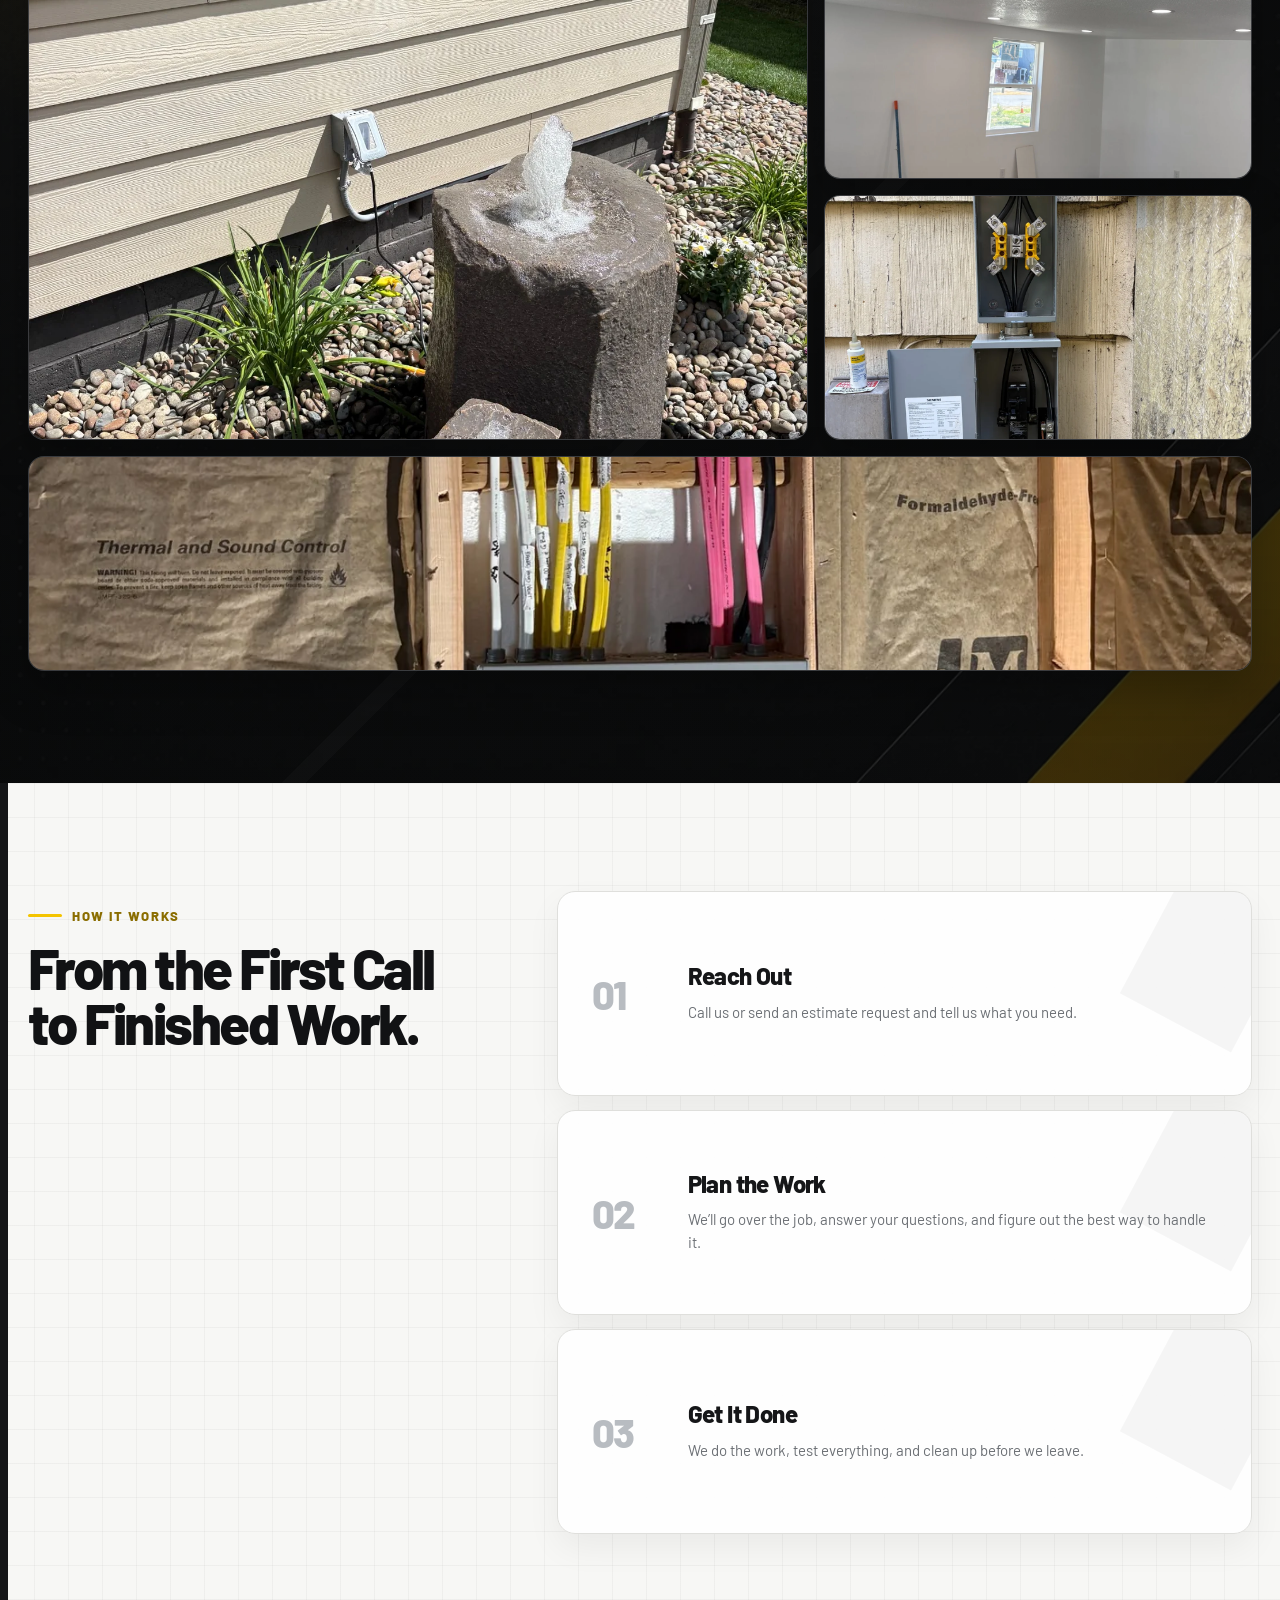
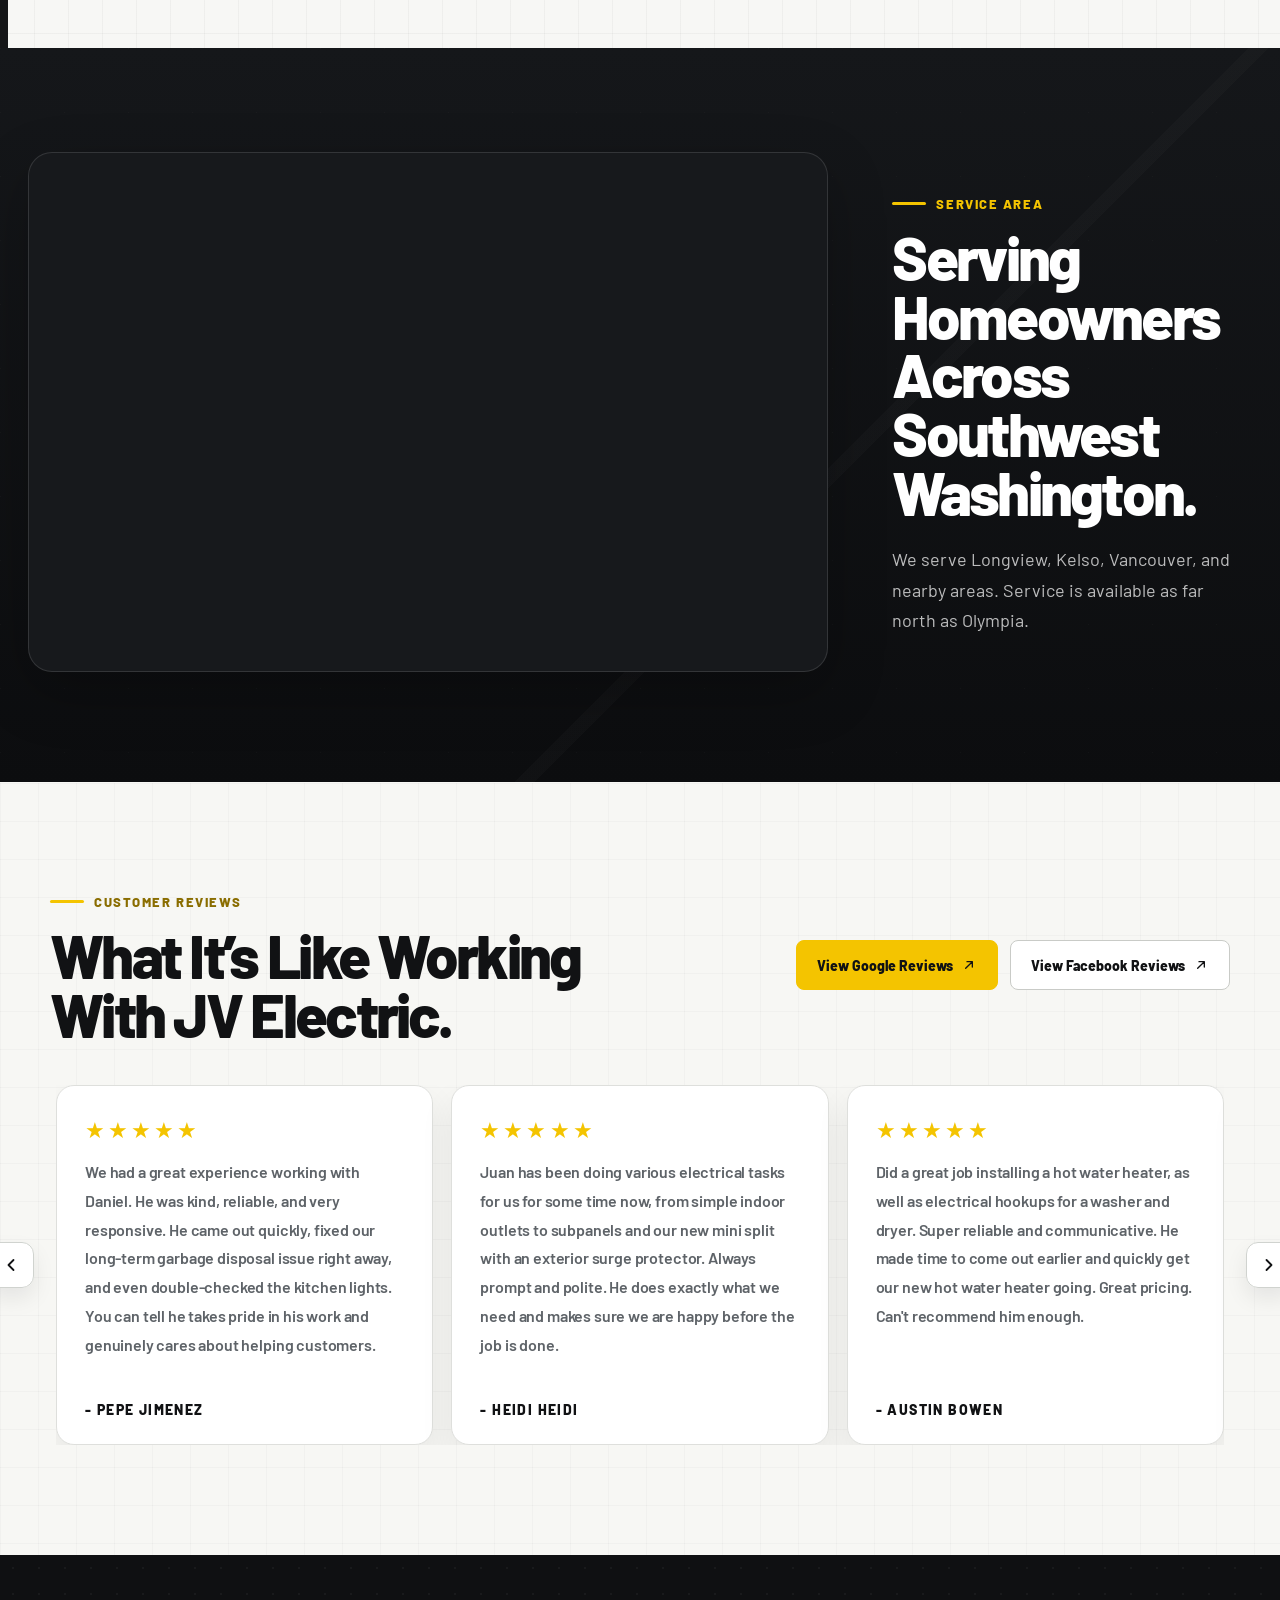
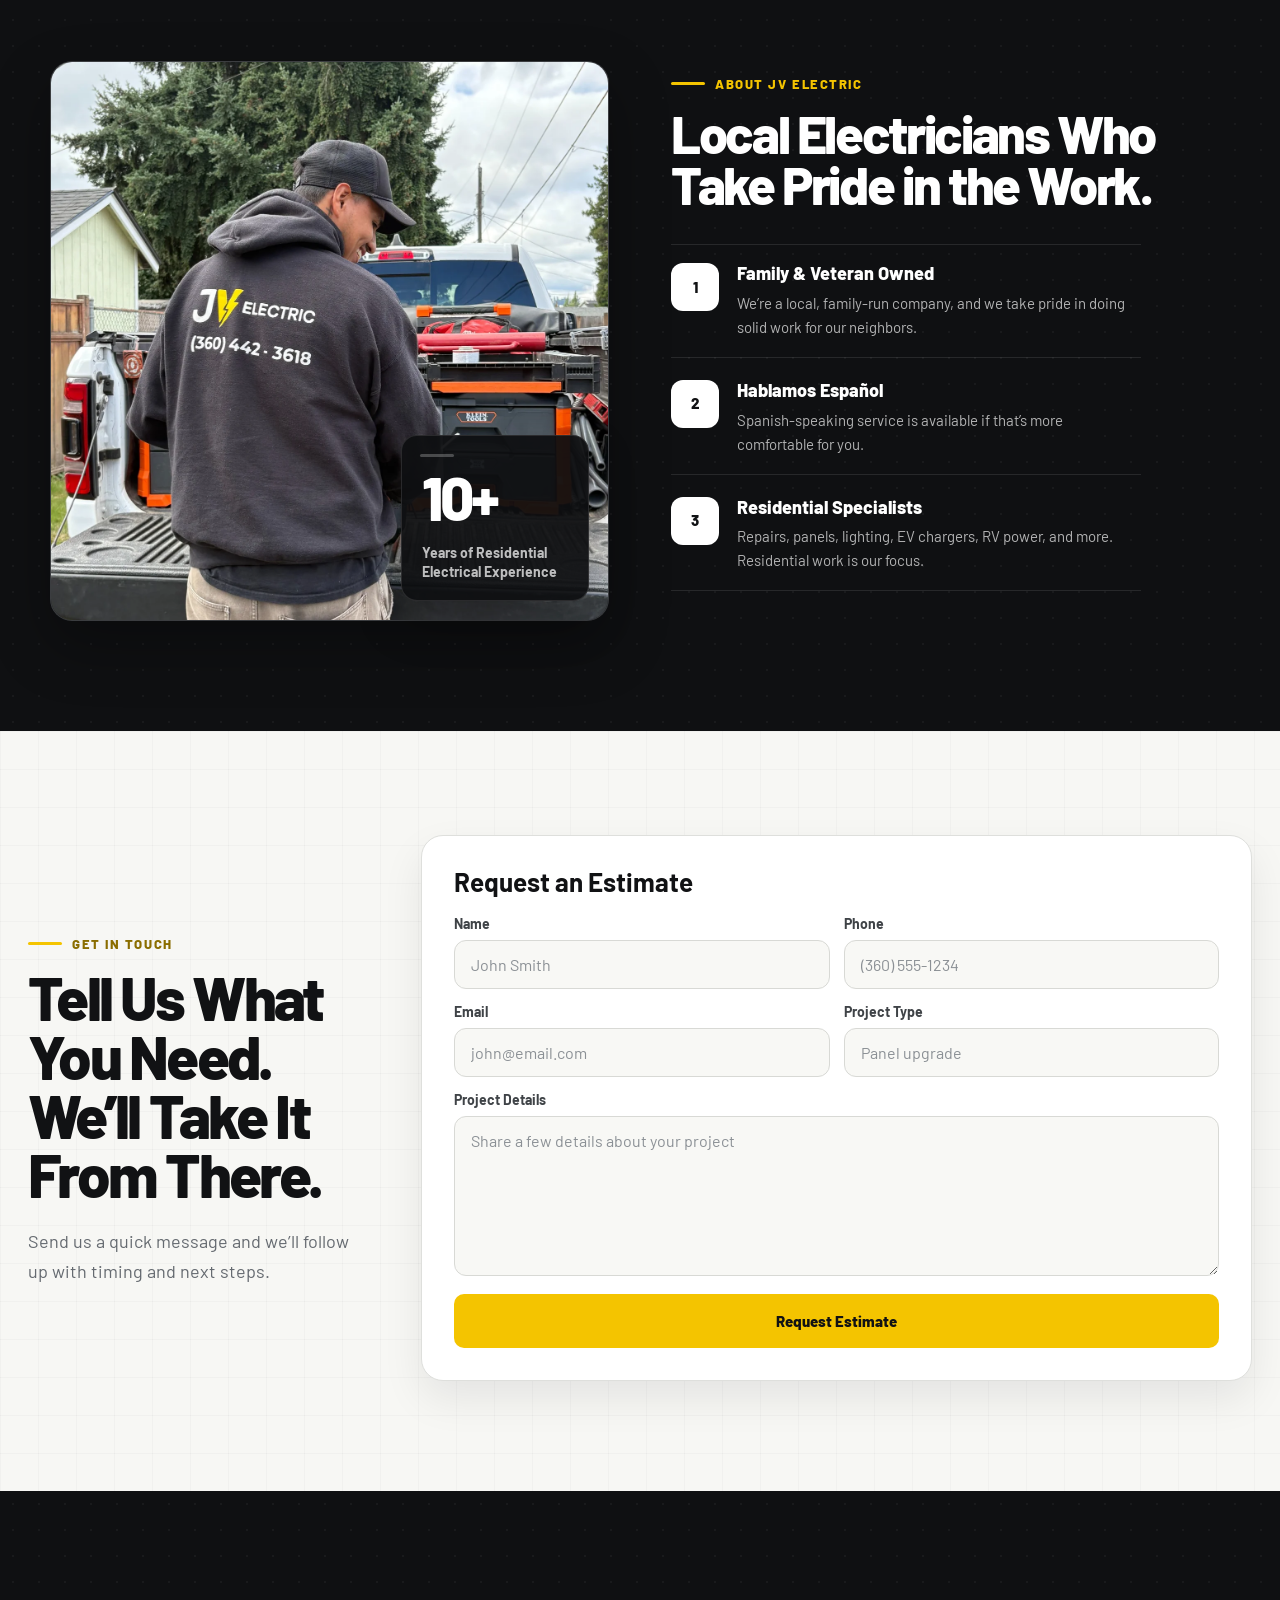
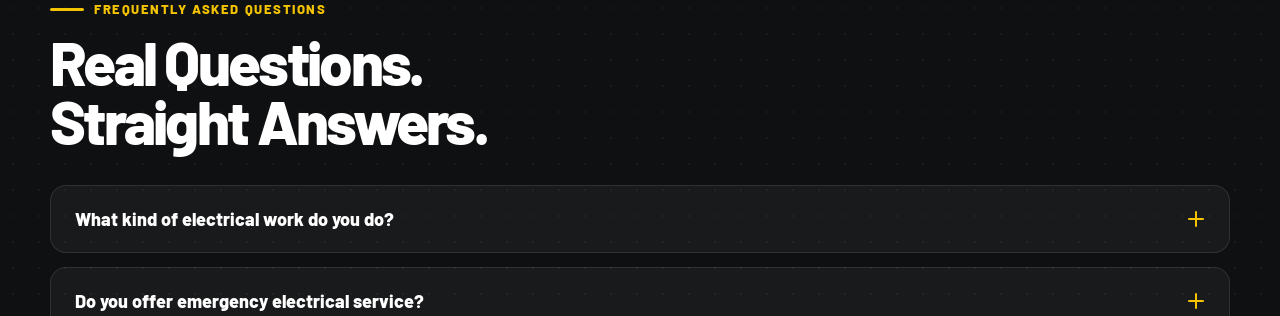
==== commit e417e22d: "Add files via upload" ====
--- a/index.html
+++ b/index.html
@@ -1075,7 +1075,7 @@
       <div class="hero-inner">
         <div class="hero-copy">
           <p class="hero-slogan">Your Power, Our Priority.</p>
-          <h1><span class="desktop-copy-only">Your Local Residential Electrician.</span><span class="mobile-copy-only">Your Local Electrician for Repairs, Upgrades &amp; Home Projects.</span></h1>
+          <h1><span class="desktop-copy-only">Your Local Electrician for Repairs, Upgrades &amp; Home Projects.</span><span class="mobile-copy-only">Your Local Electrician for Repairs, Upgrades &amp; Home Projects.</span></h1>
           <p><span class="desktop-copy-only">Repairs, upgrades, and projects across Southwest Washington.</span><span class="mobile-copy-only">Repairs, upgrades, and home projects across Southwest Washington.</span></p>
           <div class="hero-actions">
             <a class="hero-call" href="tel:+13604423618">Call Now</a>
@@ -1425,20 +1425,10 @@
             <div class="work-placeholder has-photo"><img src="jv-outdoor-gfci-fountain.webp" alt="Outdoor electrical power installed beside a rock water feature" loading="lazy" style="object-position: center 50%;" /></div>
           </figure>
           <figure class="work-card work-card-top">
-            <div class="work-placeholder has-photo">
-              <picture>
-                <source media="(max-width: 760px)" srcset="jv-service-upgrade-open.webp" />
-                <img src="jv-recessed-lighting-room.webp" alt="Recent JV Electric residential electrical project" loading="lazy" style="object-position: center 58%;" />
-              </picture>
-            </div>
+            <div class="work-placeholder has-photo"><img src="jv-recessed-lighting-room.webp" alt="Recent JV Electric residential electrical project" loading="lazy" style="object-position: center 58%;" /></div>
           </figure>
           <figure class="work-card work-card-bottom">
-            <div class="work-placeholder has-photo">
-              <picture>
-                <source media="(max-width: 760px)" srcset="jv-recessed-lighting-room.webp" />
-                <img src="jv-service-upgrade-open.webp" alt="Recent JV Electric residential electrical project" loading="lazy" style="object-position: center 50%;" />
-              </picture>
-            </div>
+            <div class="work-placeholder has-photo"><img src="jv-service-upgrade-open.webp" alt="Recent JV Electric residential electrical project" loading="lazy" style="object-position: center 50%;" /></div>
           </figure>
           <figure class="work-card work-card-wide">
             <div class="work-placeholder has-photo"><img src="jv-breaker-panel-interior.webp" alt="Finished residential breaker panel with organized wiring" loading="lazy" style="object-position: center 50%;" /></div>
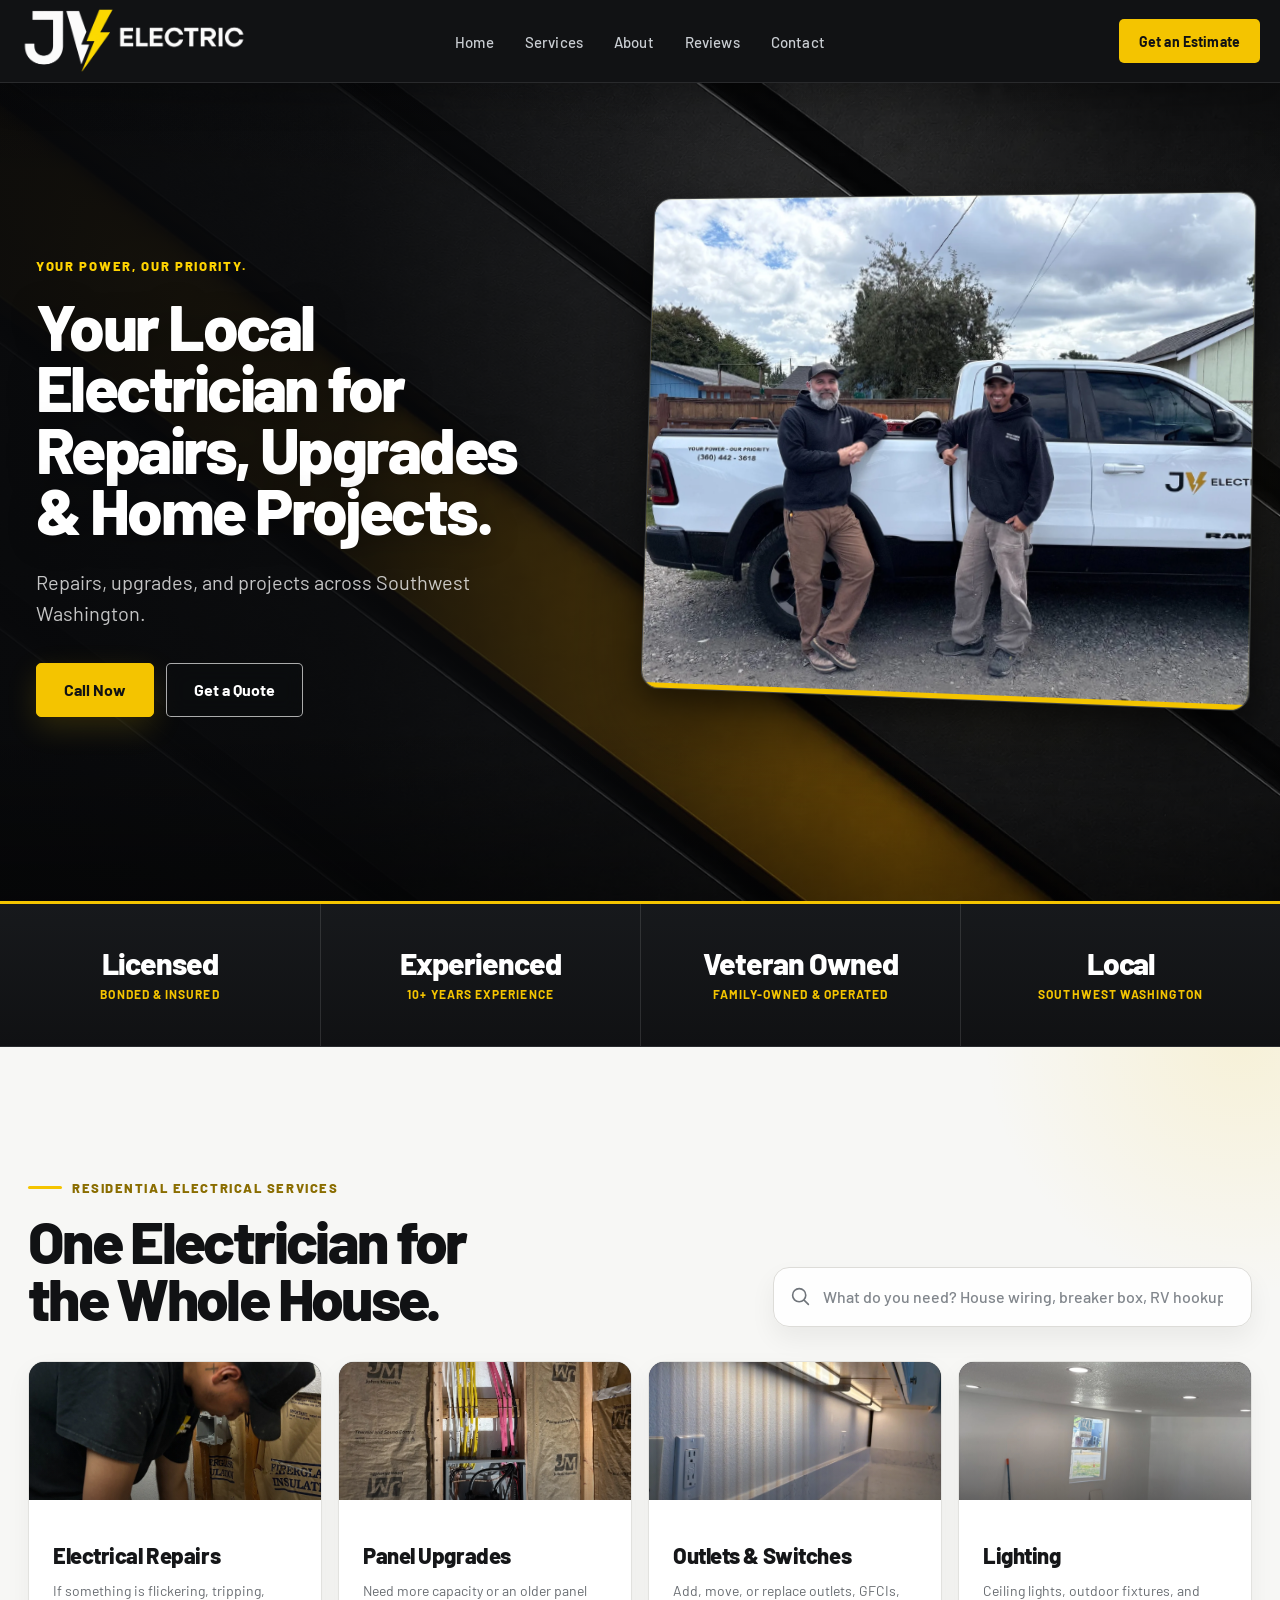
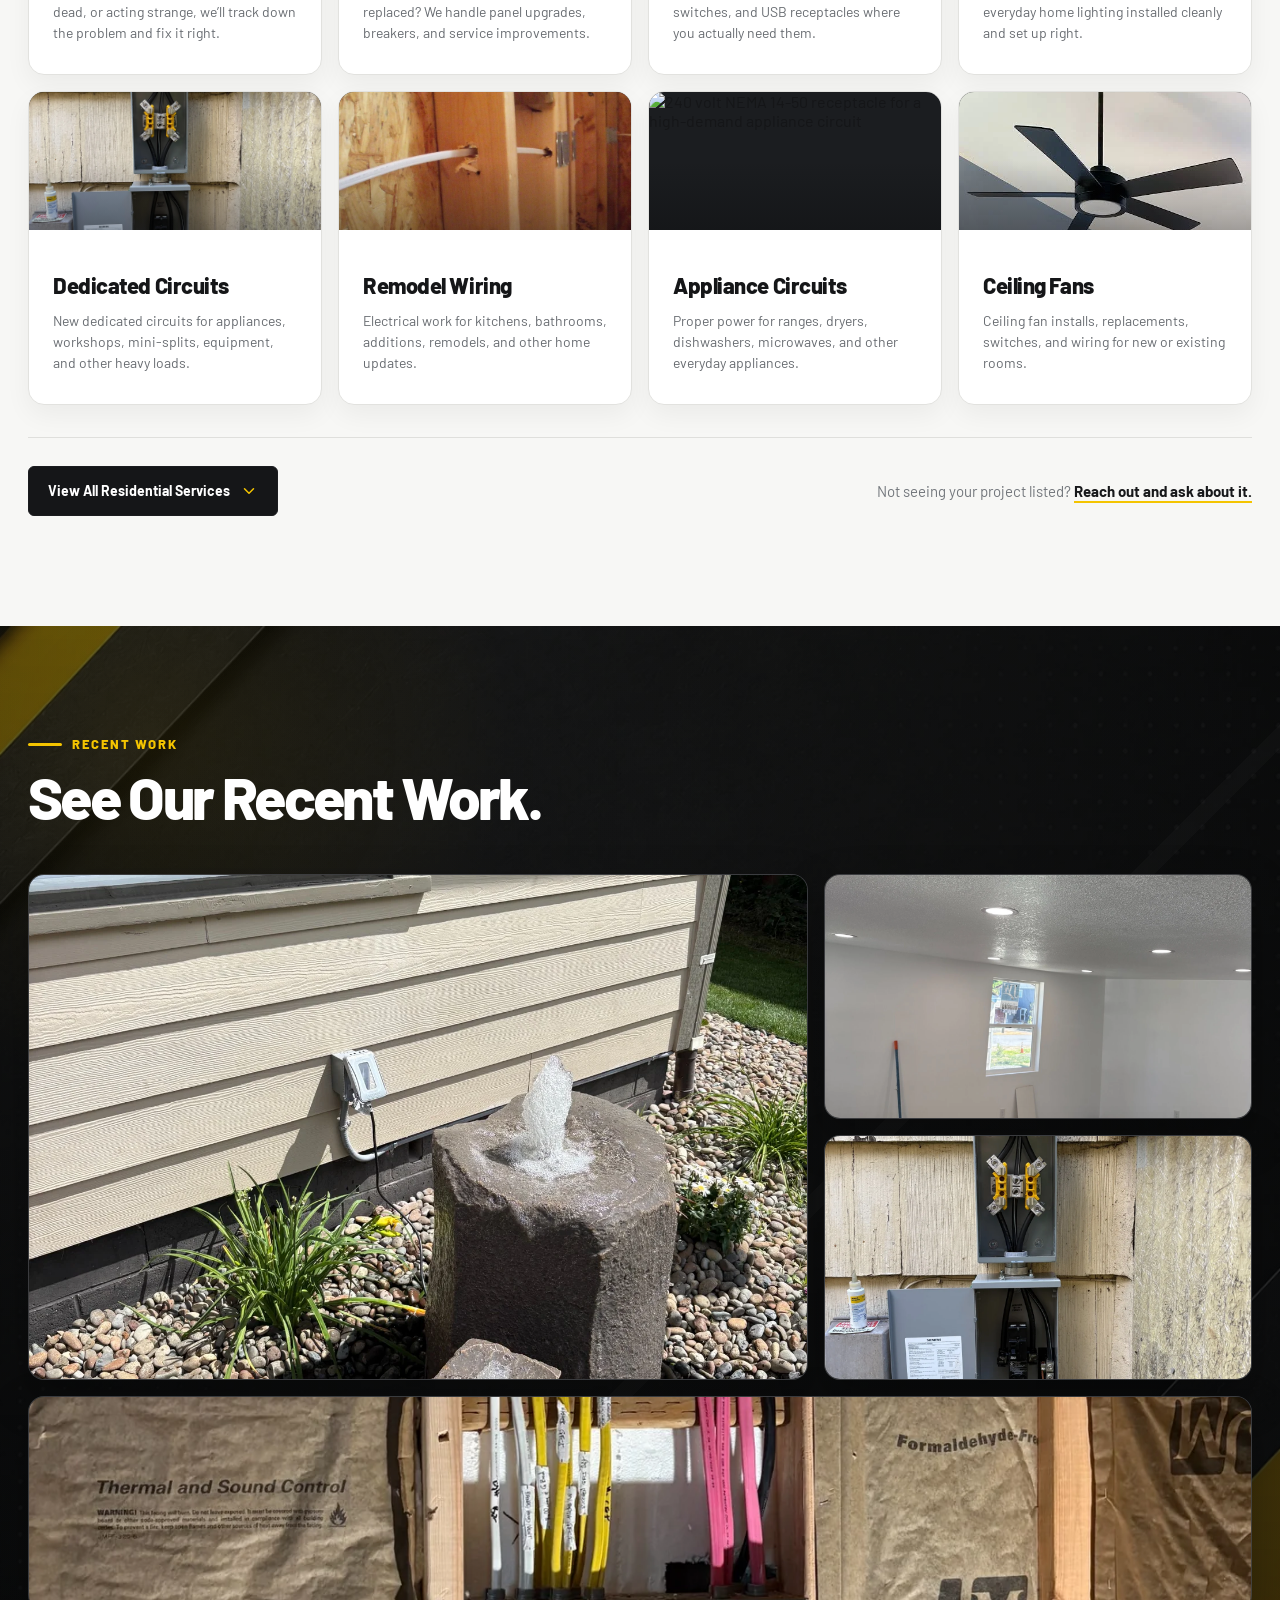
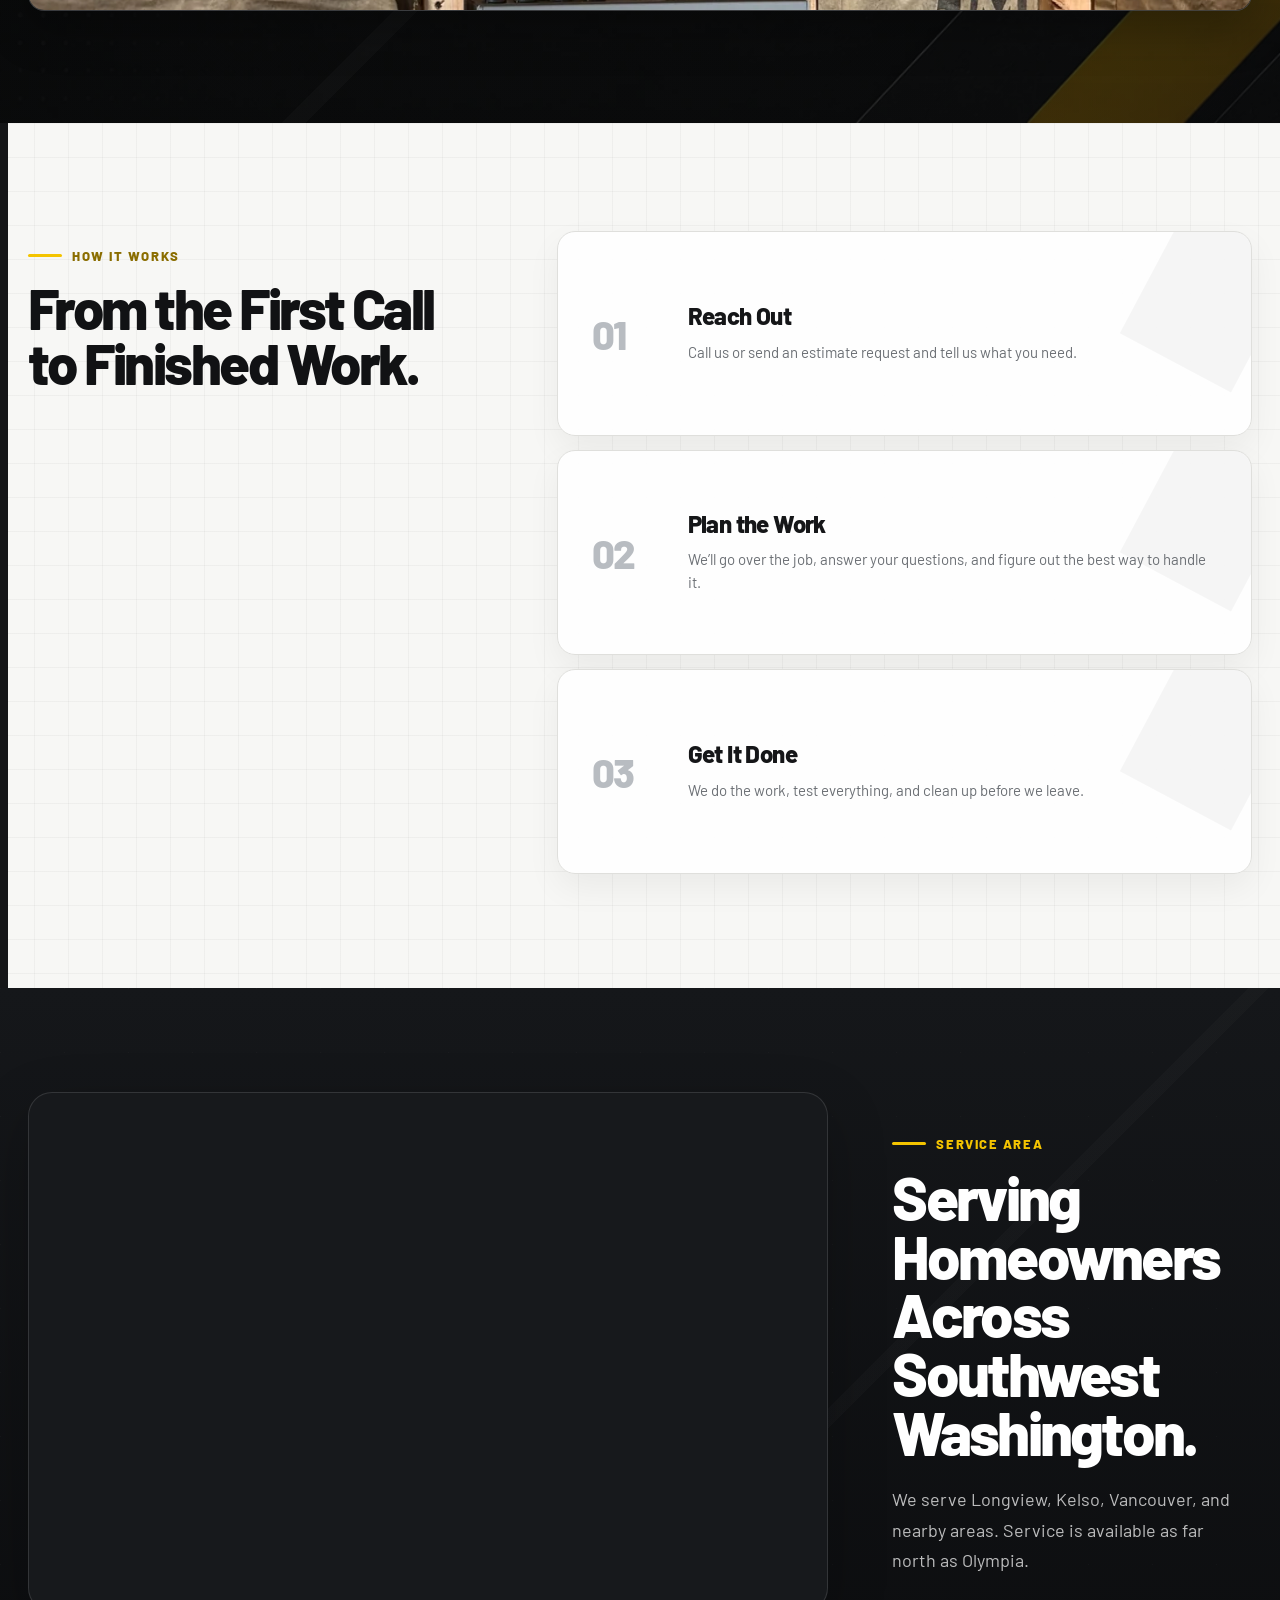
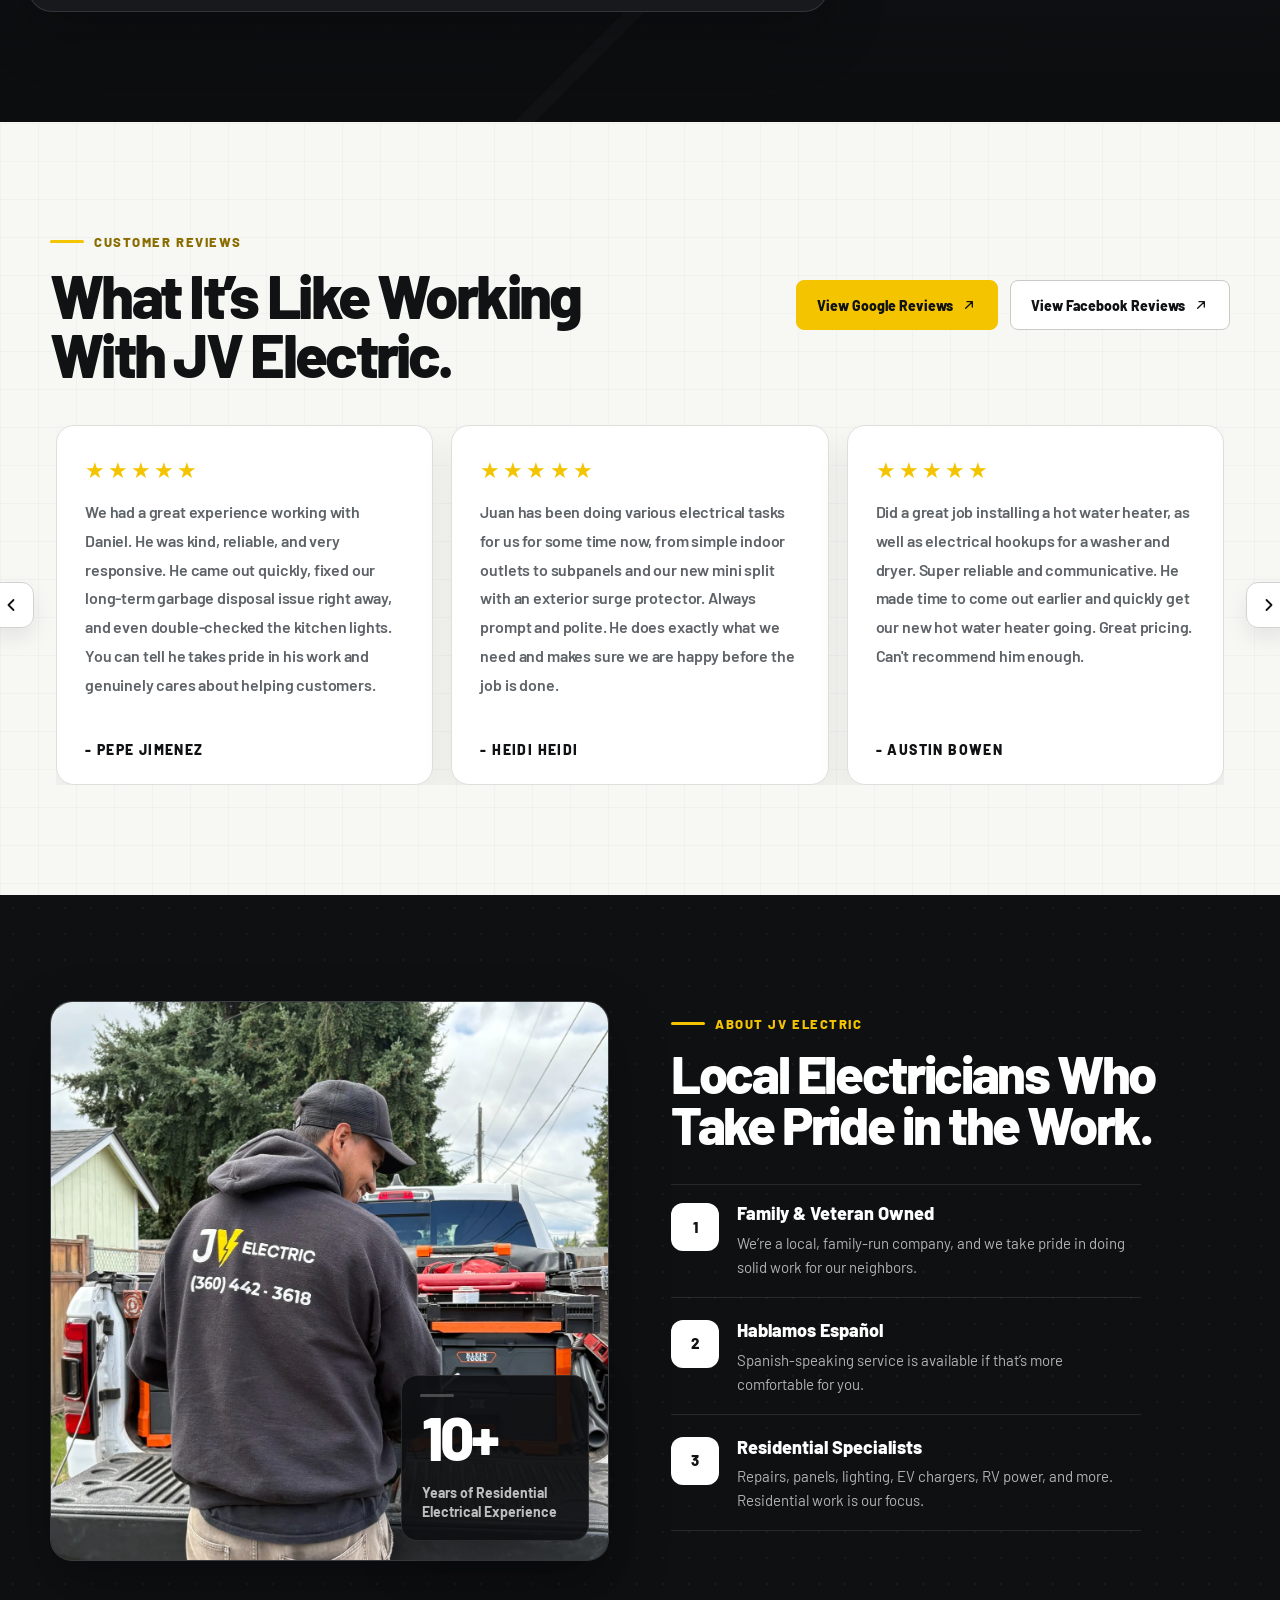
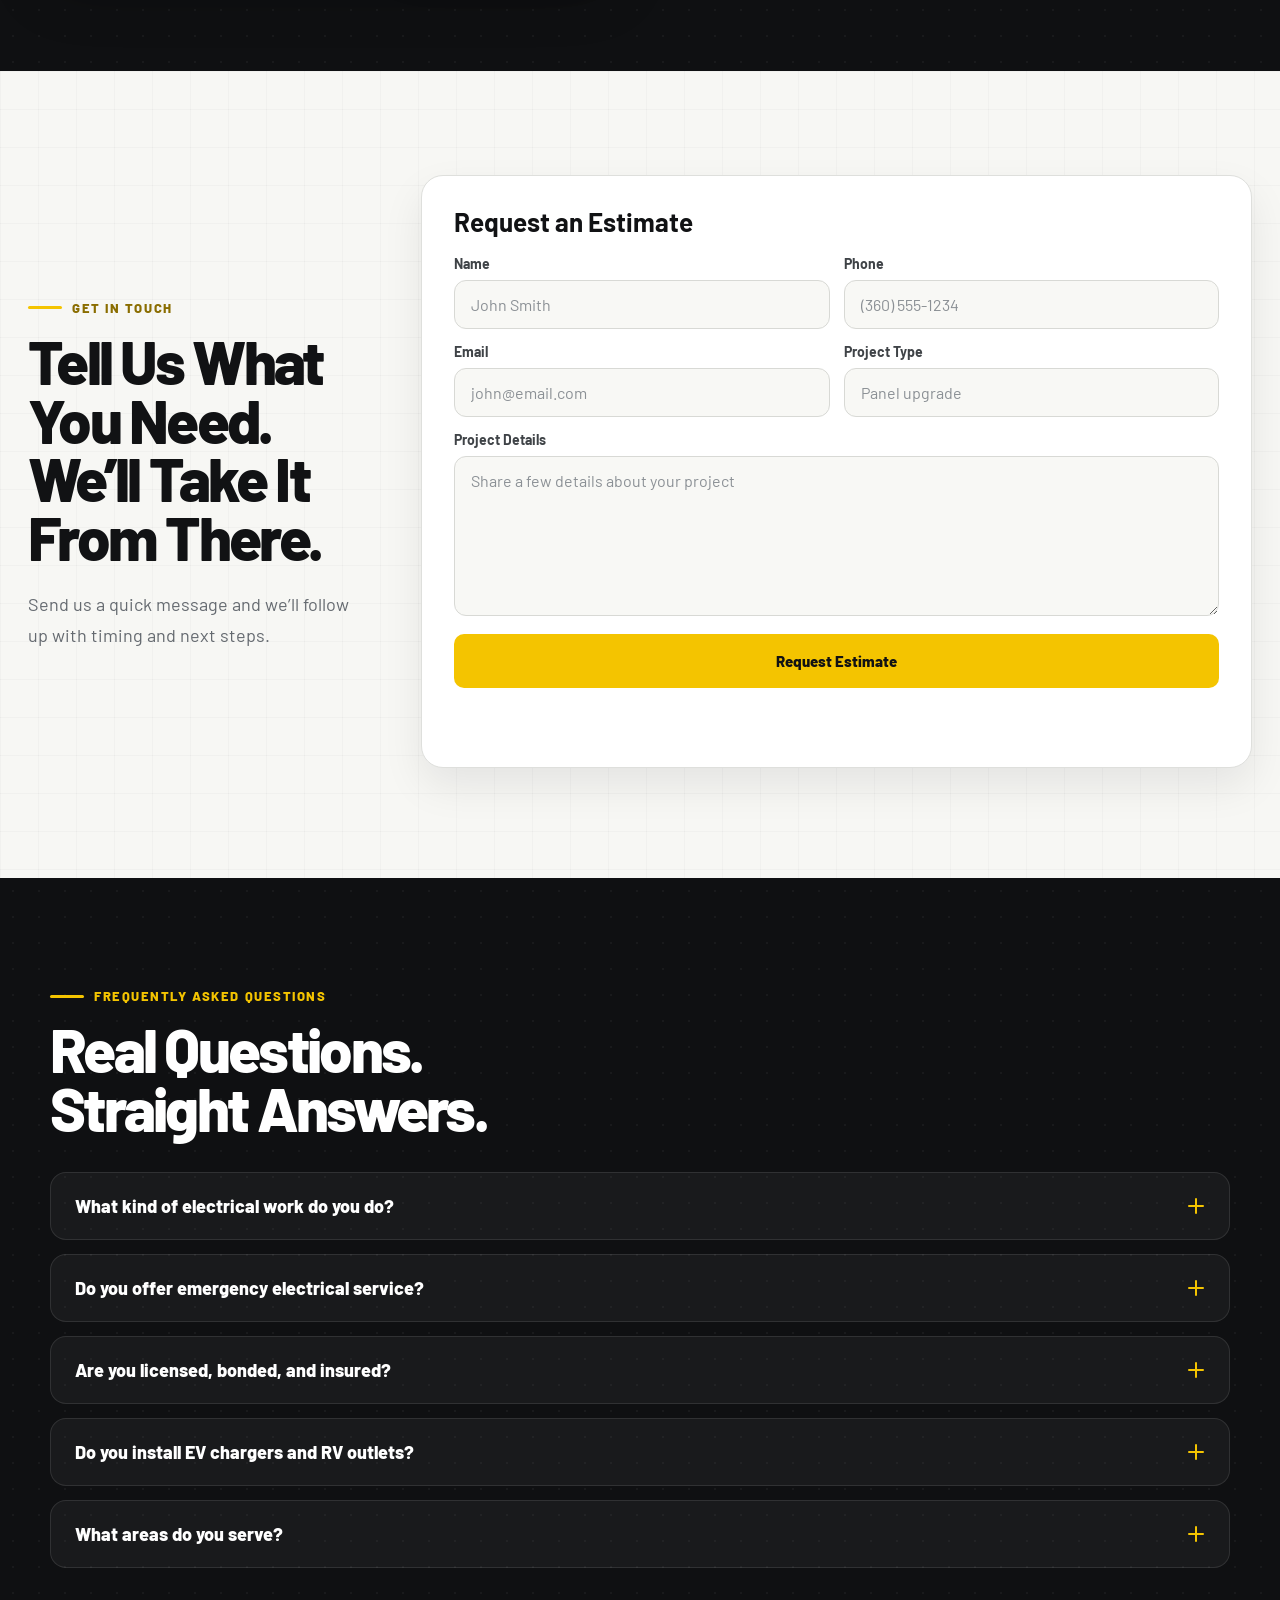
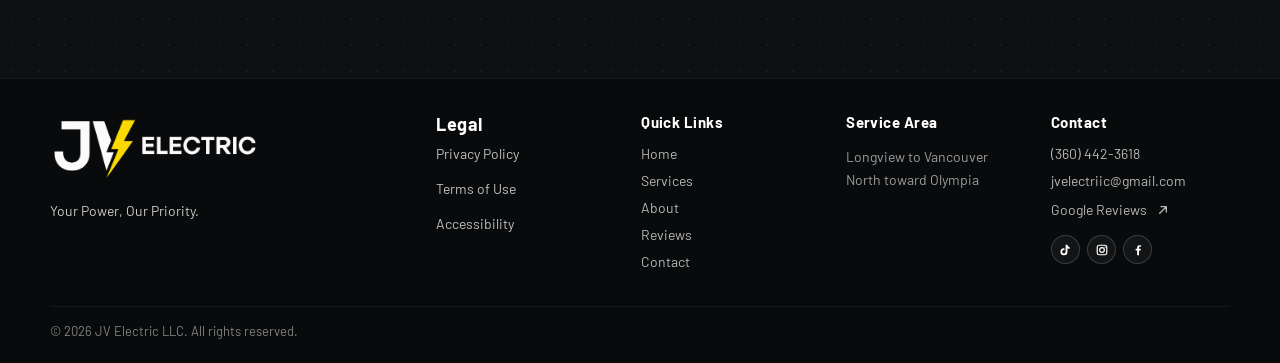
==== commit a4c6dd19: "Add files via upload" ====
--- a/index.html
+++ b/index.html
@@ -1023,6 +1023,20 @@
       .services-rail-next { right: 6px !important; }
     }
 
+
+    /* Smaller mobile hero headline */
+    @media (max-width: 760px) {
+      .hero h1 {
+        font-size: clamp(36px, 9vw, 48px) !important;
+        line-height: 1.02 !important;
+      }
+    }
+
+    @media (max-width: 420px) {
+      .hero h1 {
+        font-size: 36px !important;
+      }
+    }
   </style>
 </head>
 <body>
@@ -1692,32 +1706,36 @@
 
         <div class="contact-form-card">
           <h3>Request an Estimate</h3>
-          <form class="contact-form">
+          <form class="contact-form" id="estimate-form">
             <div class="contact-form-row">
               <label>
                 <span>Name</span>
-                <input type="text" placeholder="John Smith" />
+                <input type="text" name="name" placeholder="John Smith" autocomplete="name" maxlength="100" required />
               </label>
               <label>
                 <span>Phone</span>
-                <input type="tel" placeholder="(360) 555-1234" />
+                <input type="tel" name="phone" placeholder="(360) 555-1234" autocomplete="tel" inputmode="tel" maxlength="30" required />
               </label>
             </div>
             <div class="contact-form-row">
               <label>
                 <span>Email</span>
-                <input type="email" placeholder="john@email.com" />
+                <input type="email" name="email" placeholder="john@email.com" autocomplete="email" maxlength="150" />
               </label>
               <label>
                 <span>Project Type</span>
-                <input type="text" placeholder="Panel upgrade" />
+                <input type="text" name="projectType" placeholder="Panel upgrade" maxlength="120" />
               </label>
             </div>
             <label>
               <span>Project Details</span>
-              <textarea rows="6" placeholder="Share a few details about your project"></textarea>
+              <textarea name="projectDetails" rows="6" placeholder="Share a few details about your project" maxlength="2500" required></textarea>
             </label>
+            <div class="form-honeypot" aria-hidden="true">
+              <label>Website <input type="text" name="website" tabindex="-1" autocomplete="off" /></label>
+            </div>
             <button type="submit">Request Estimate</button>
+            <p class="contact-form-status" role="status" aria-live="polite"></p>
           </form>
         </div>
       </div>
